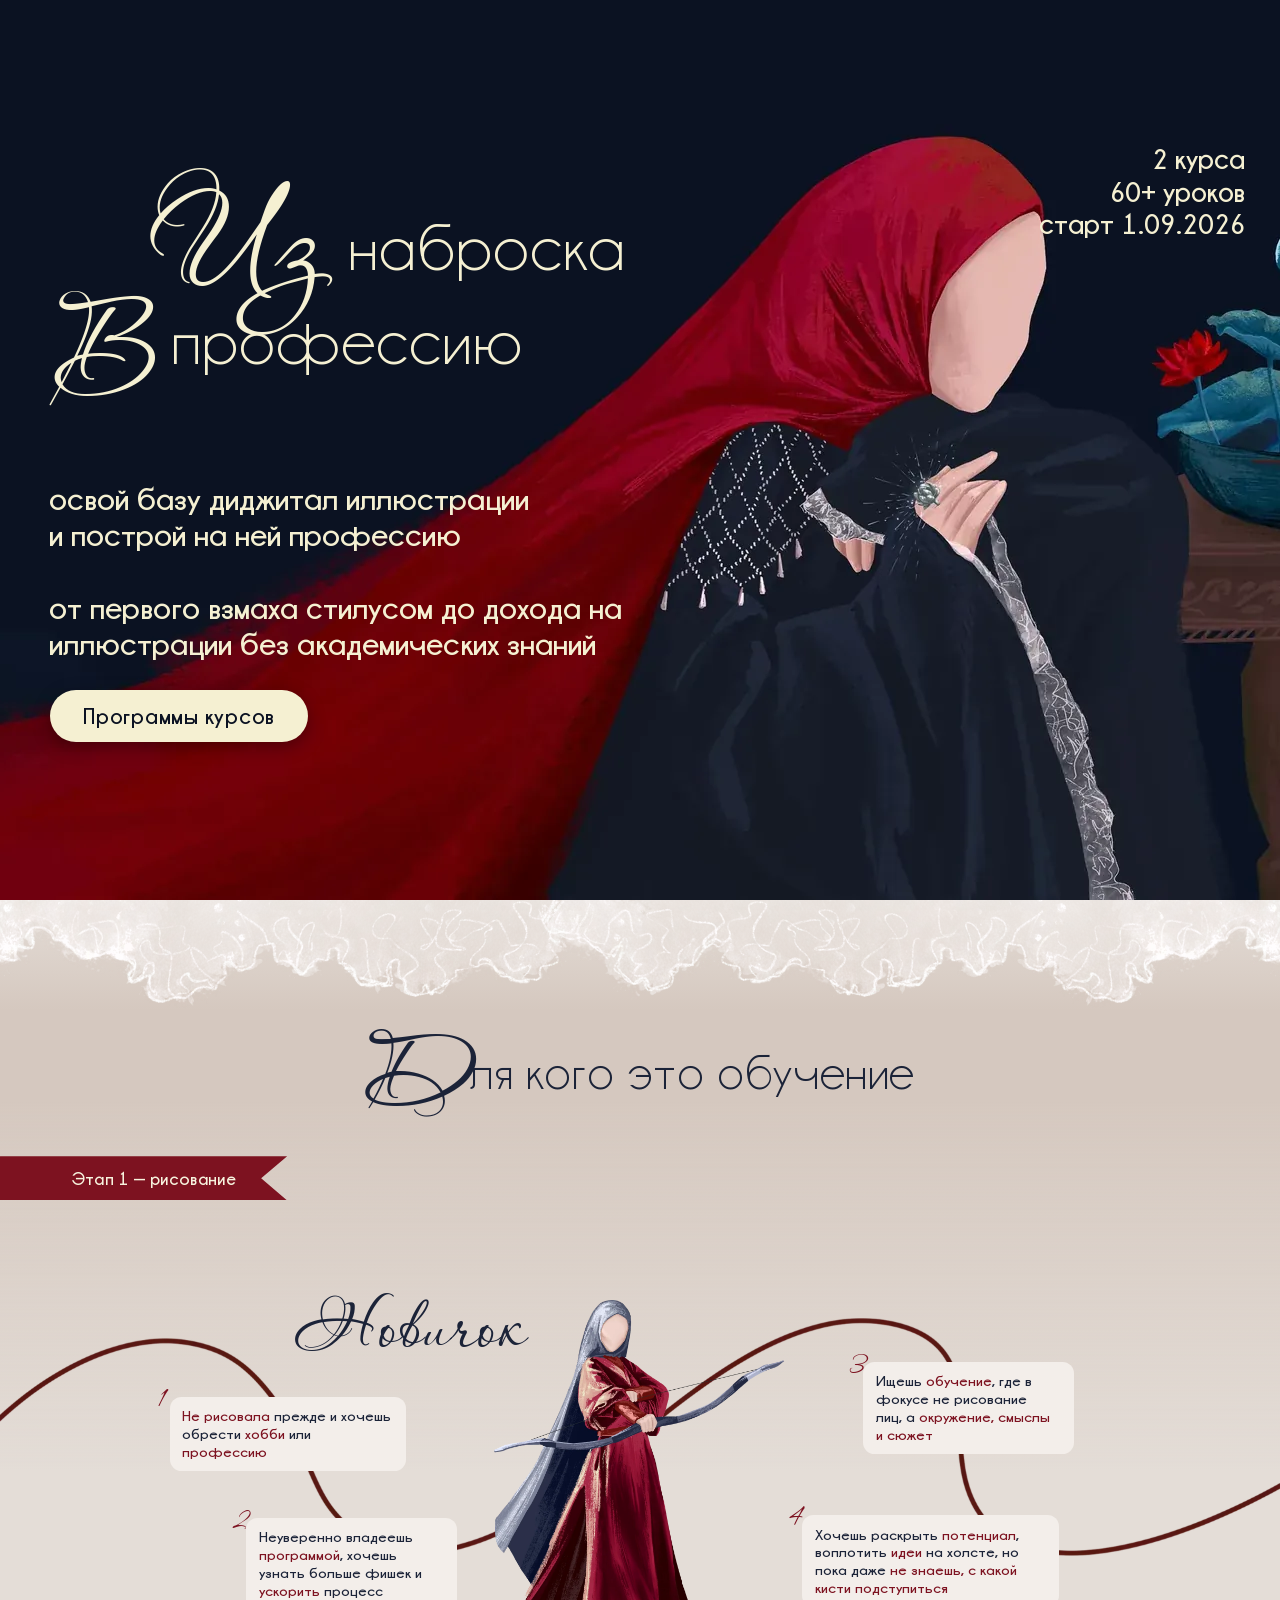
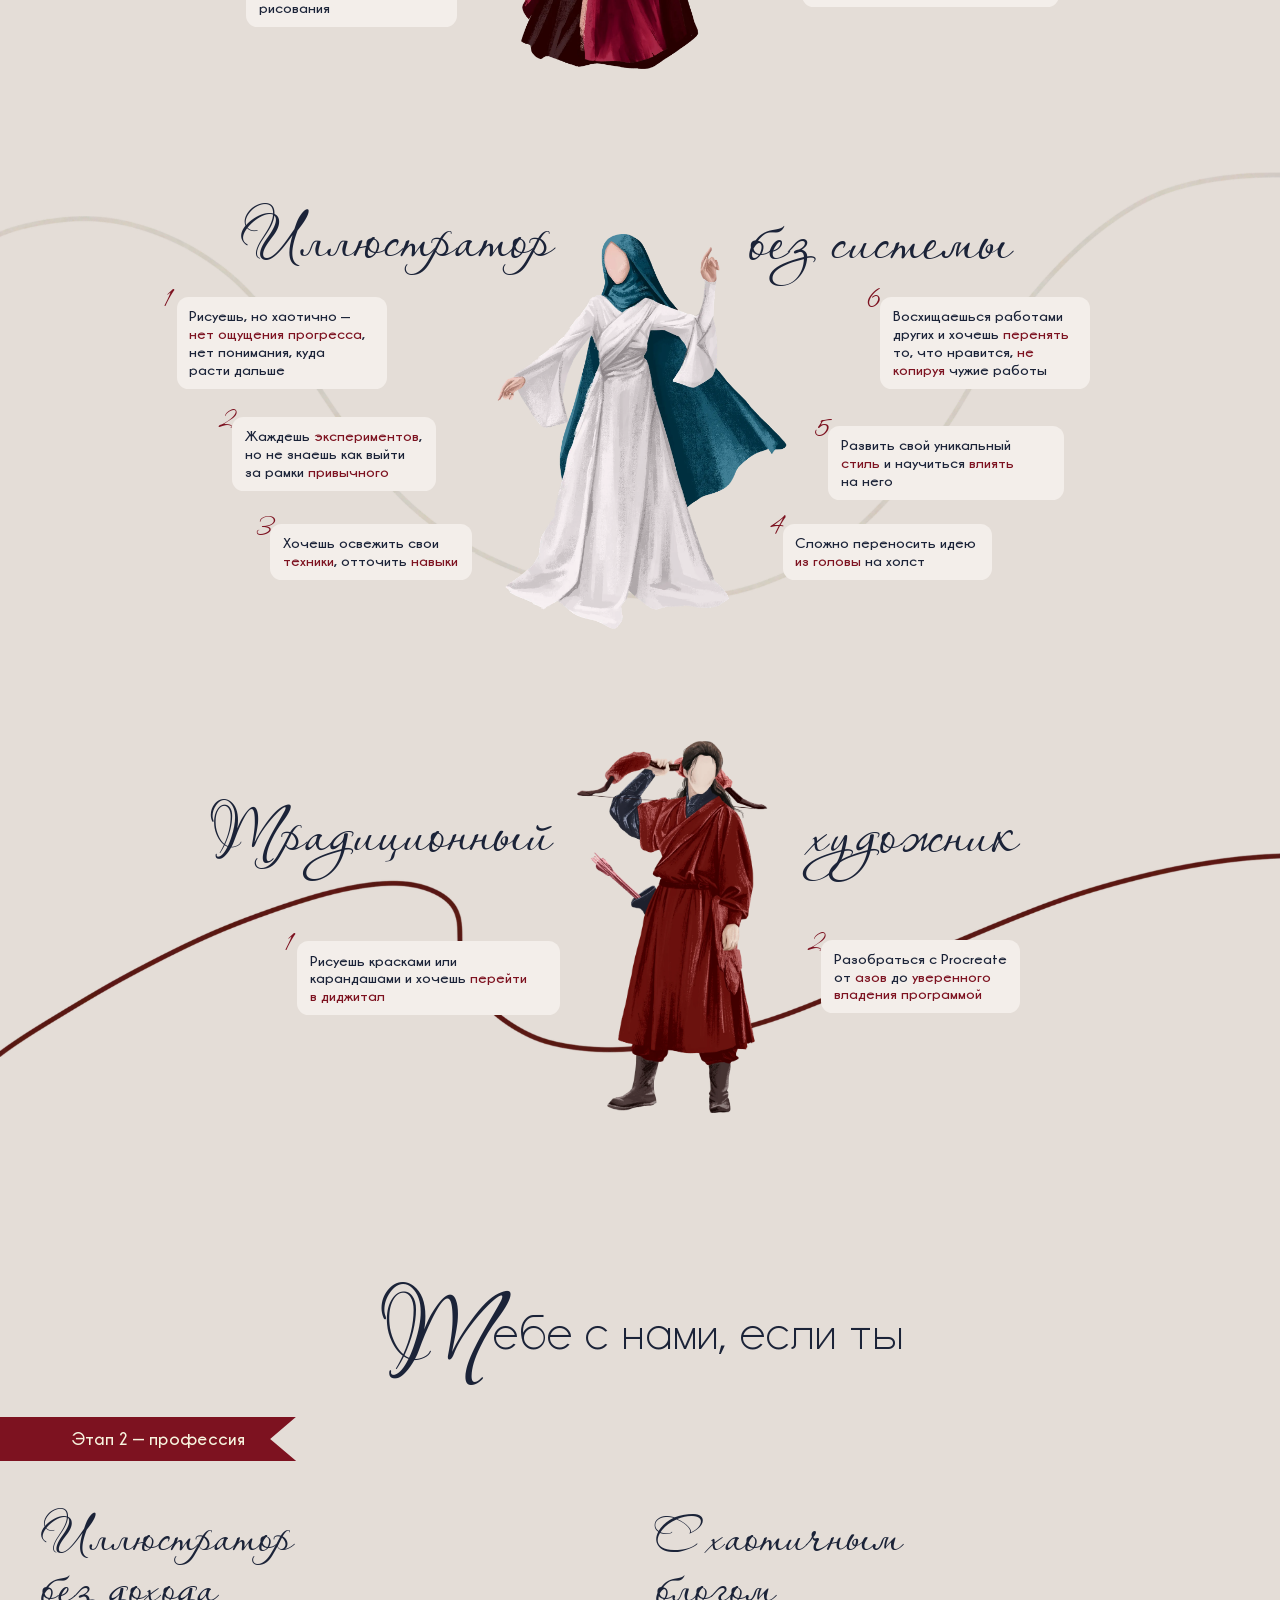
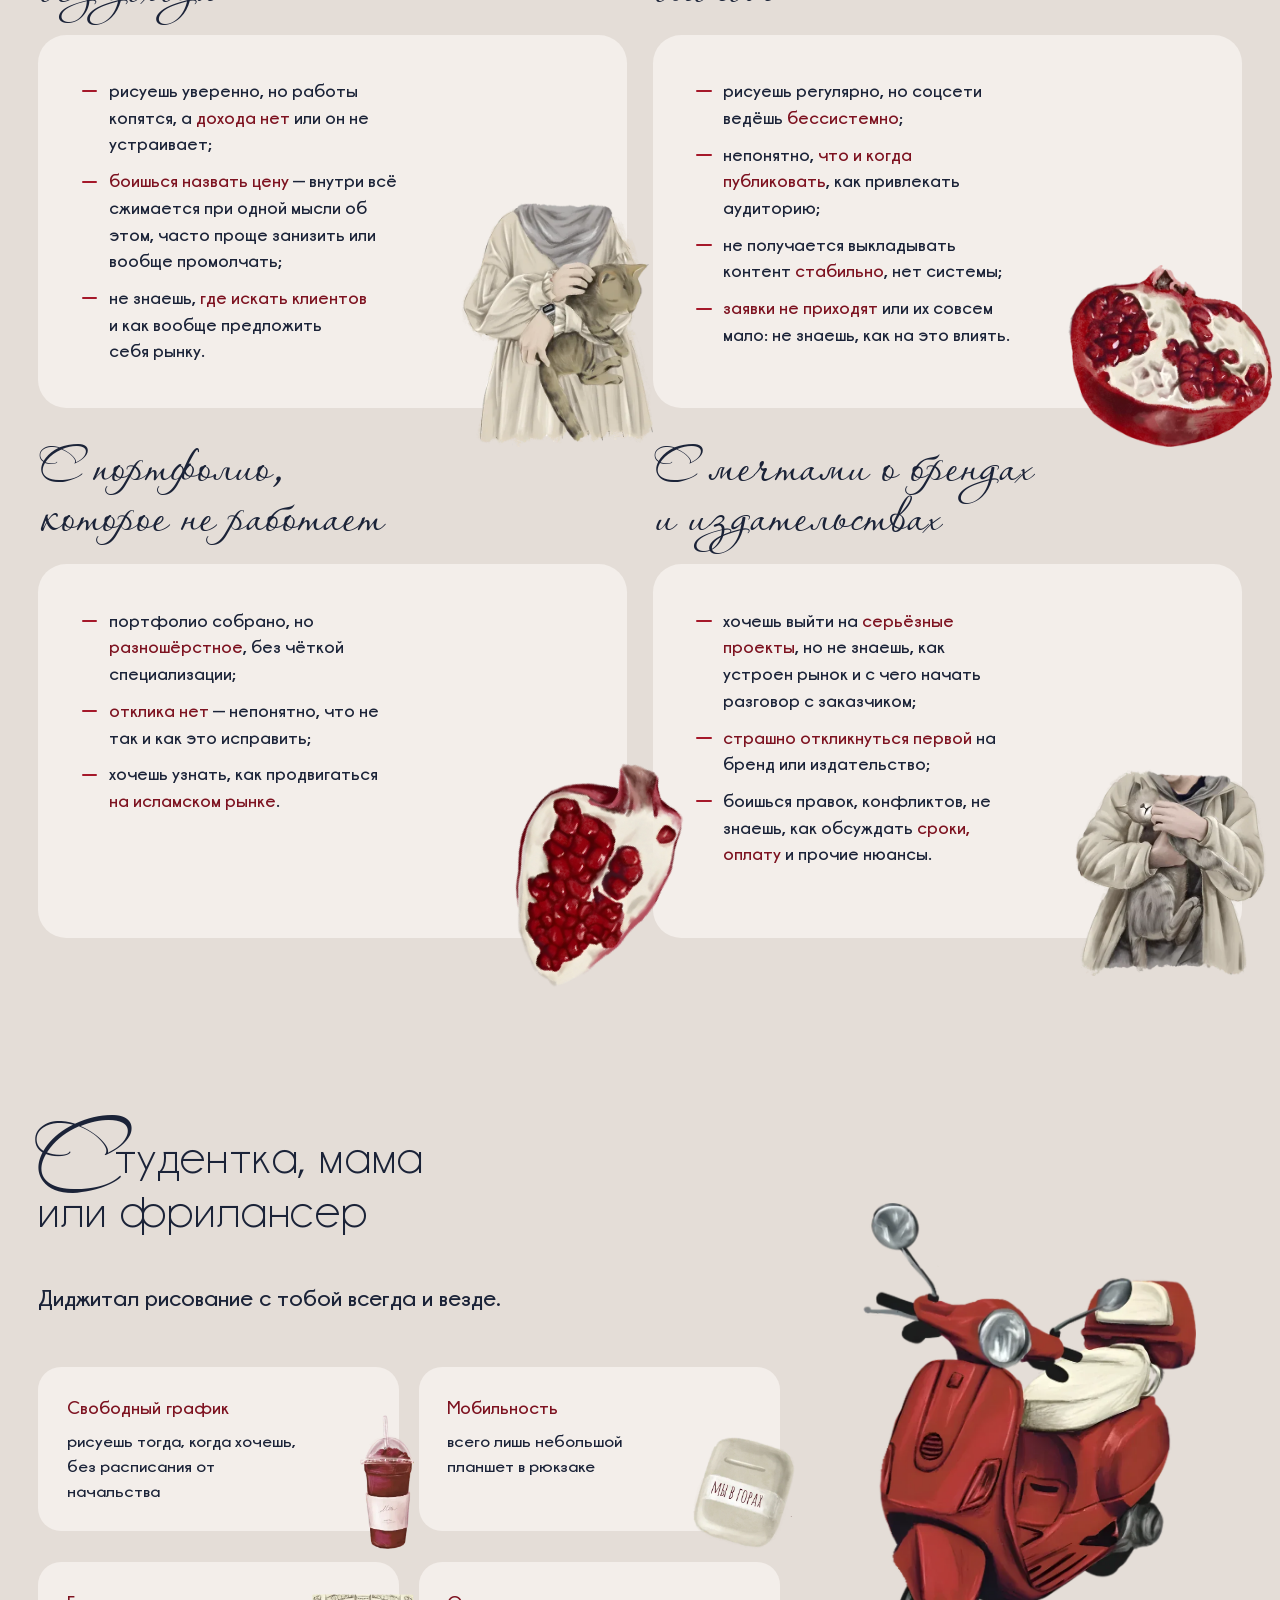
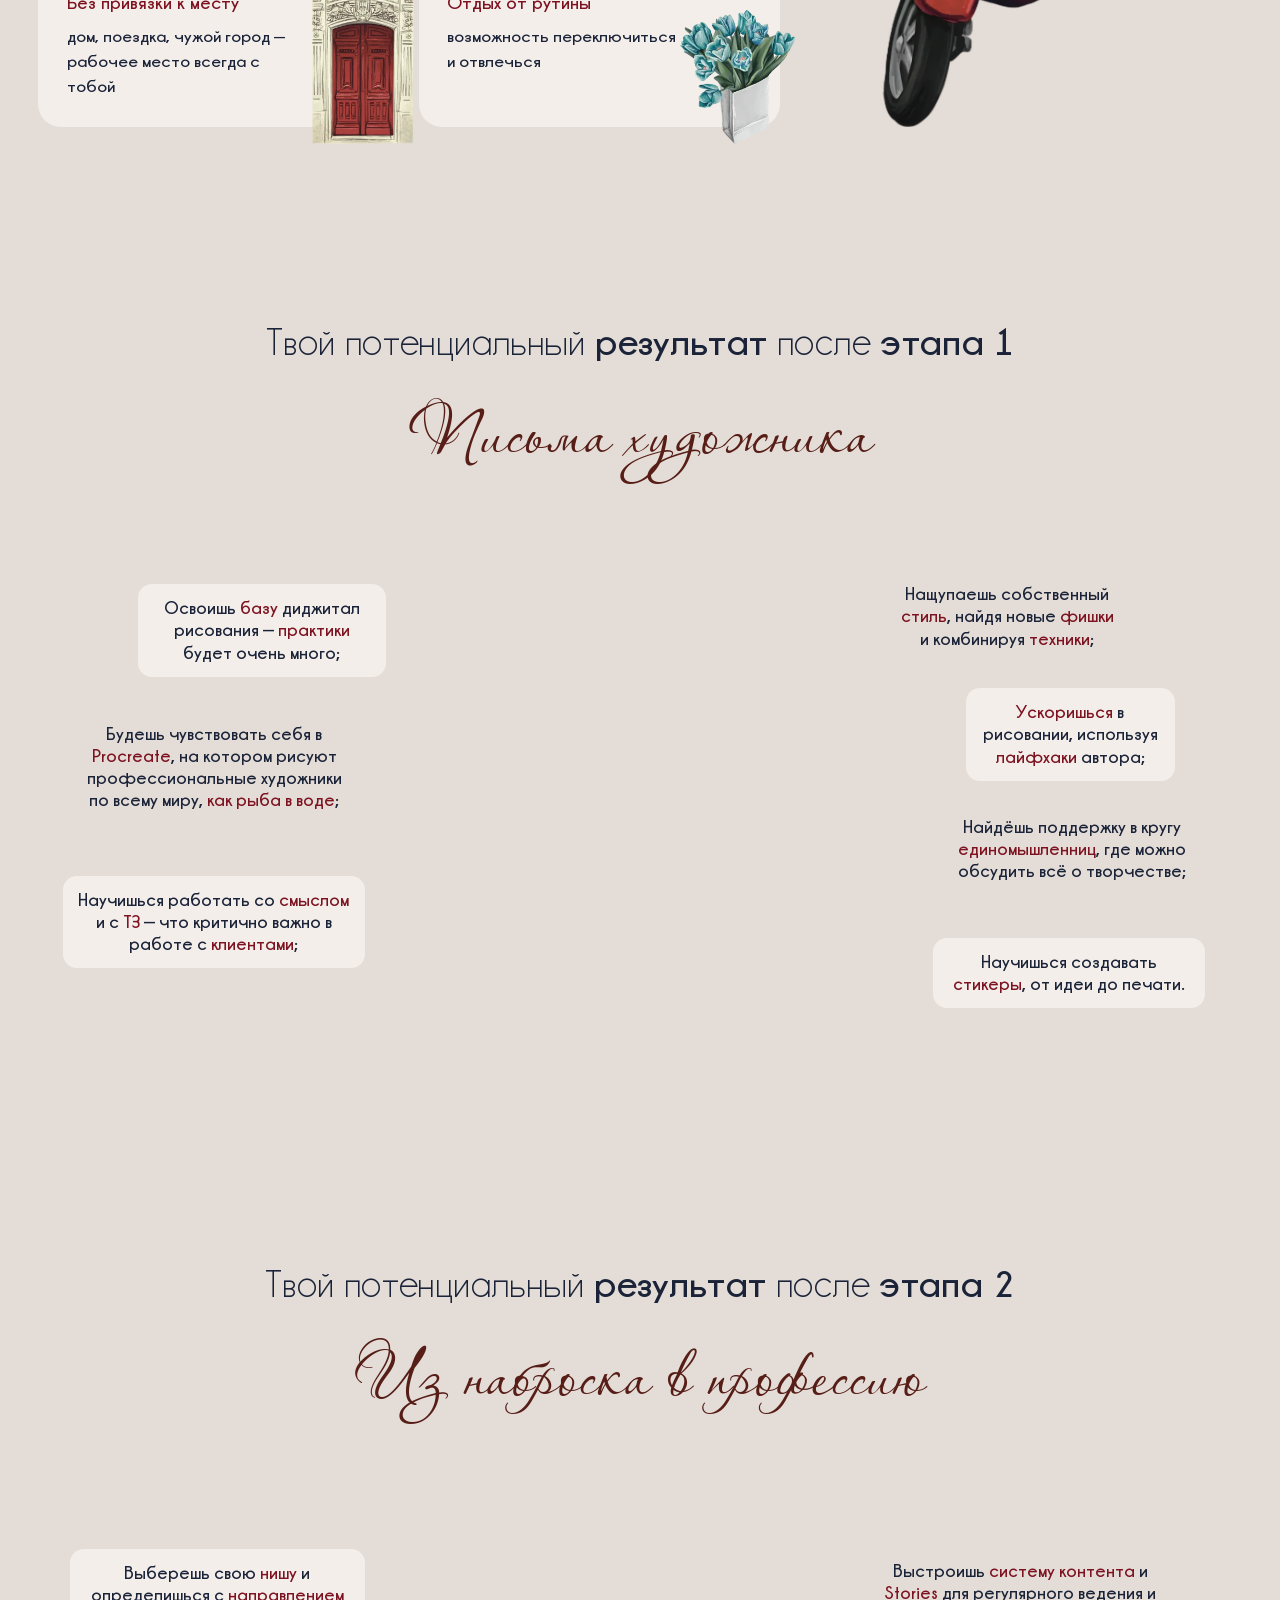
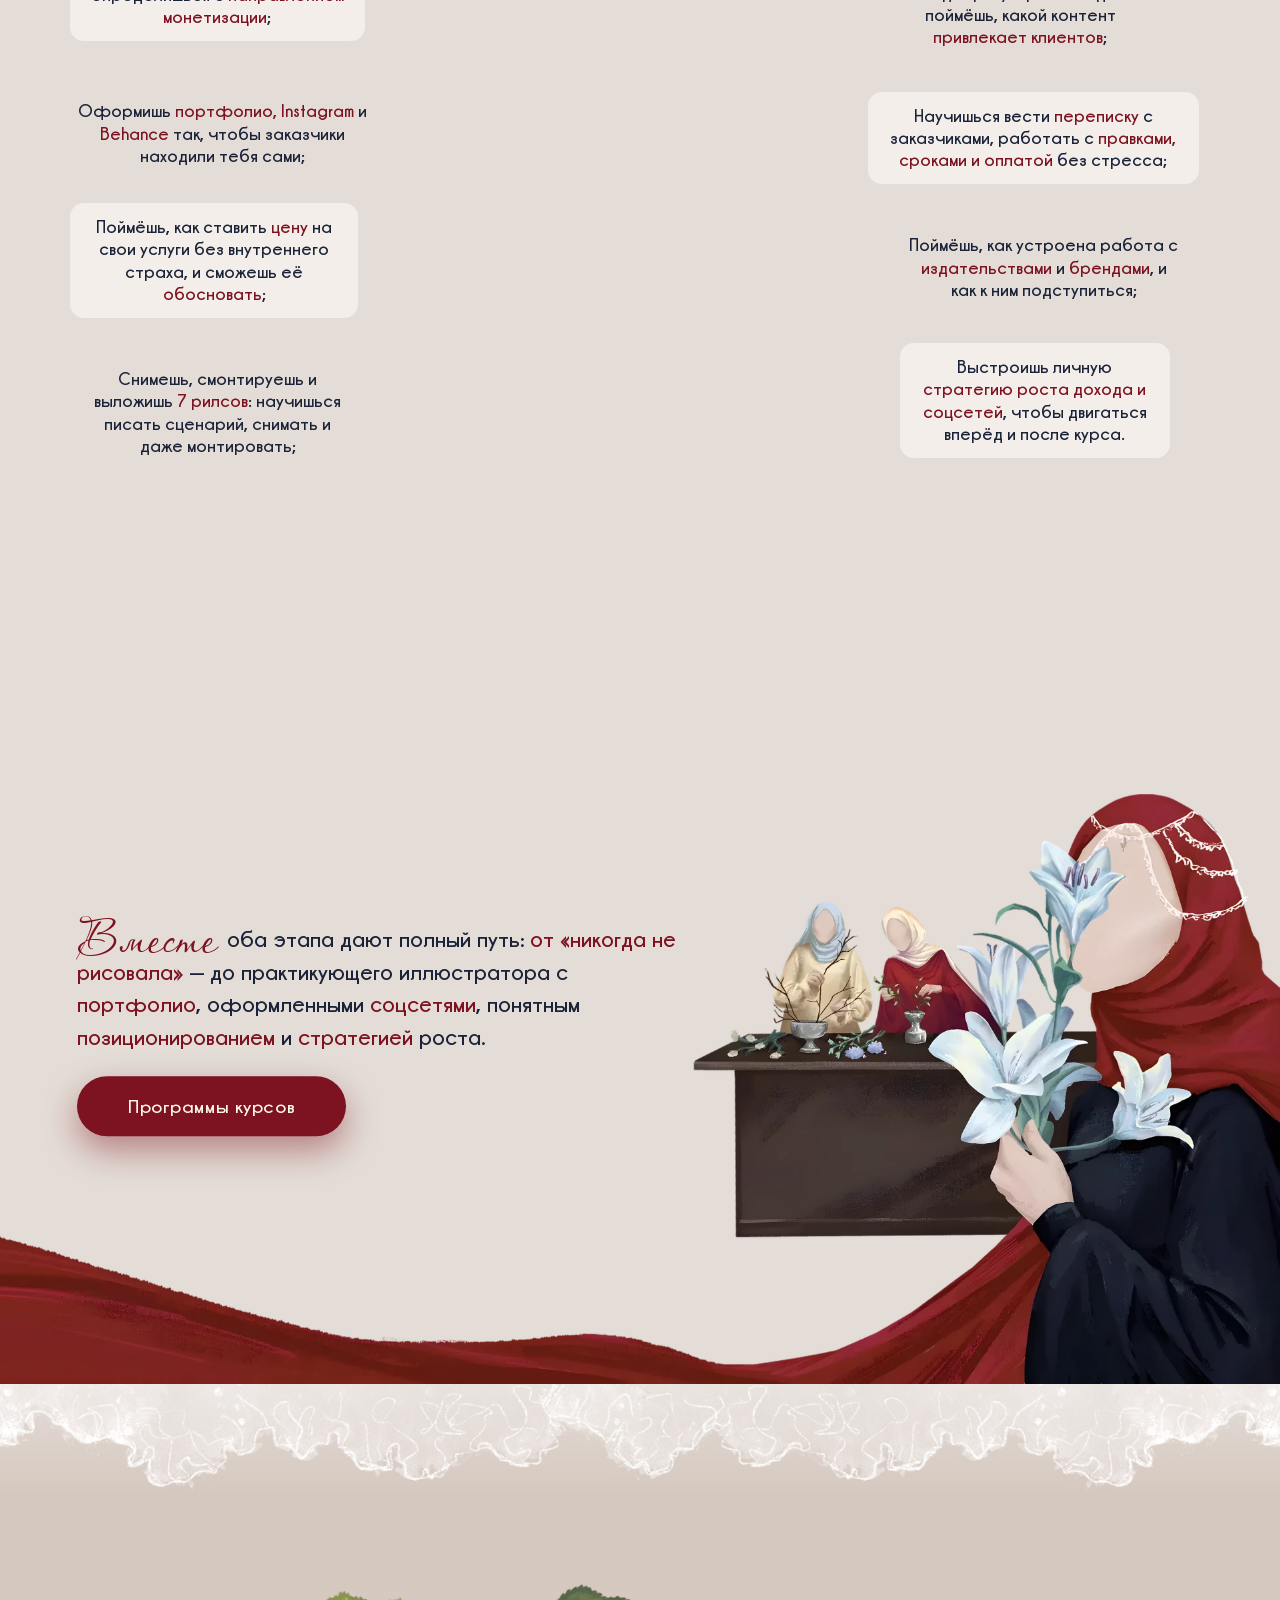
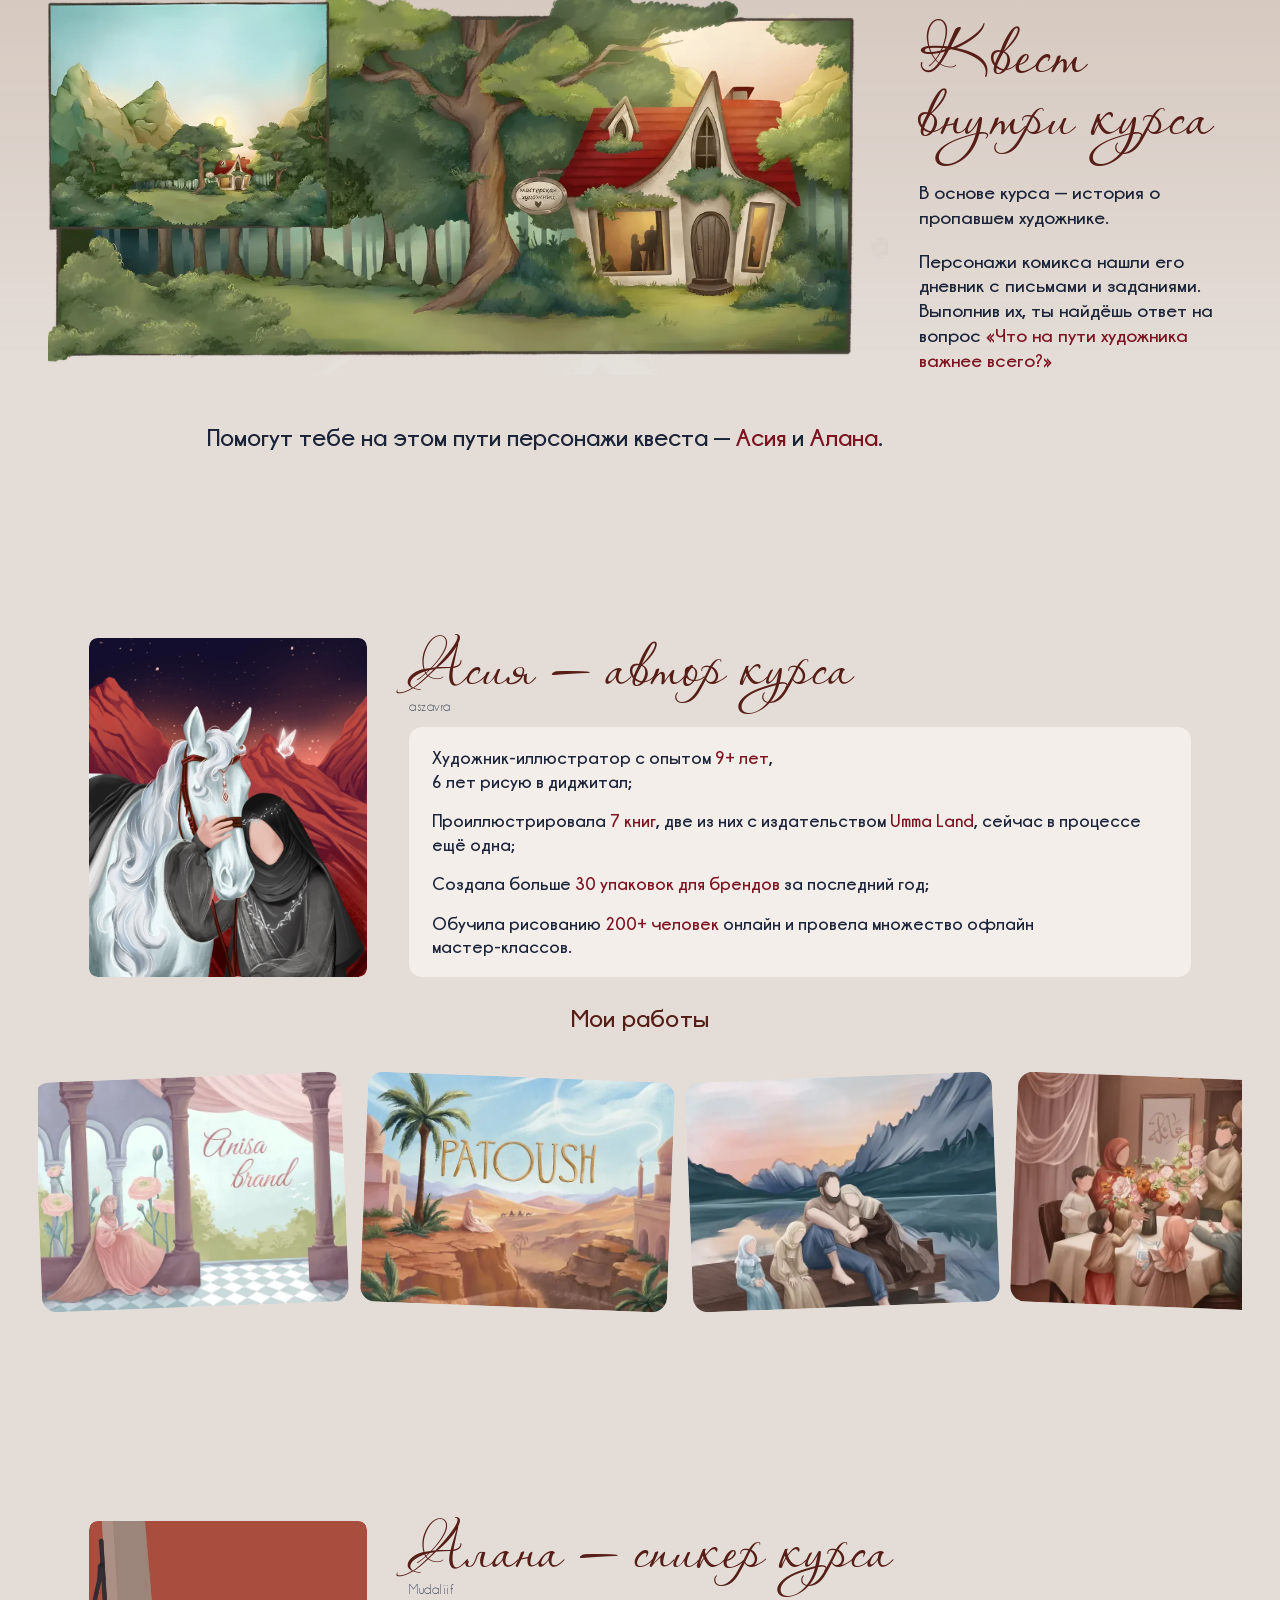
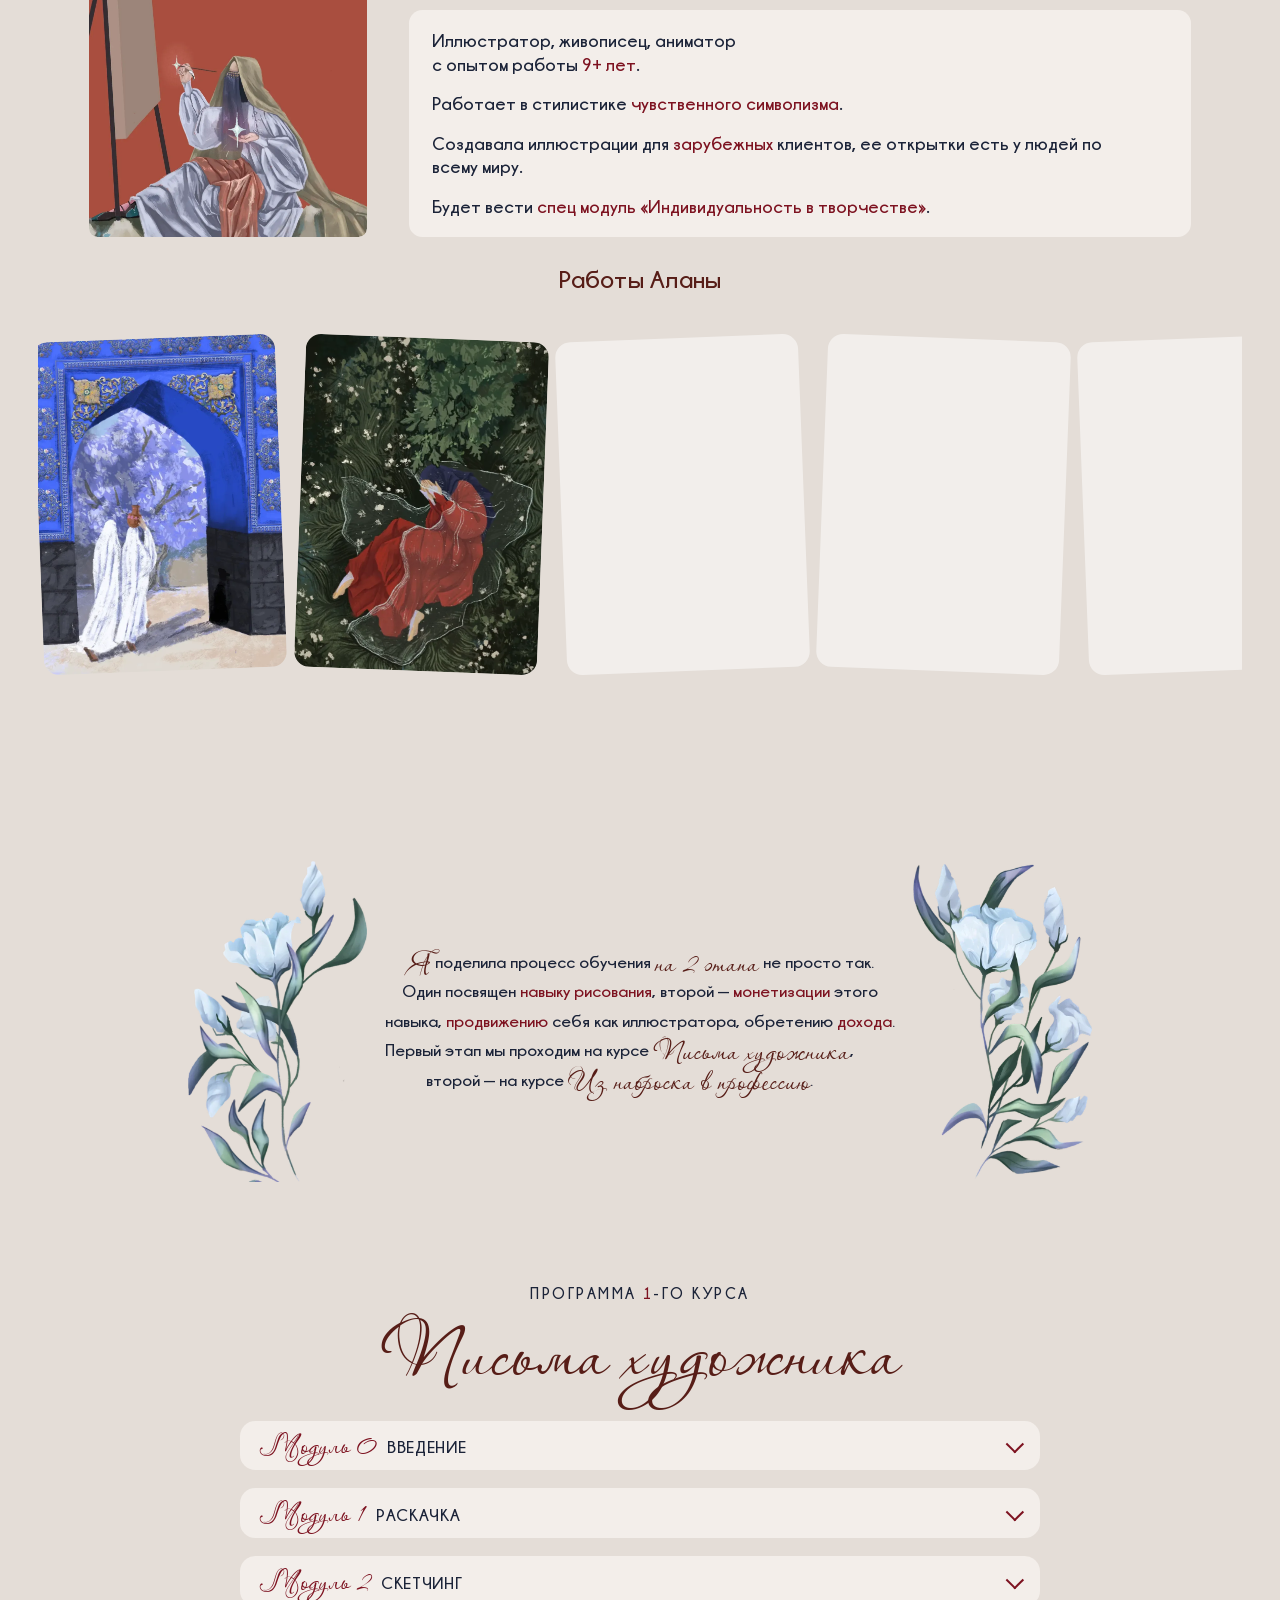
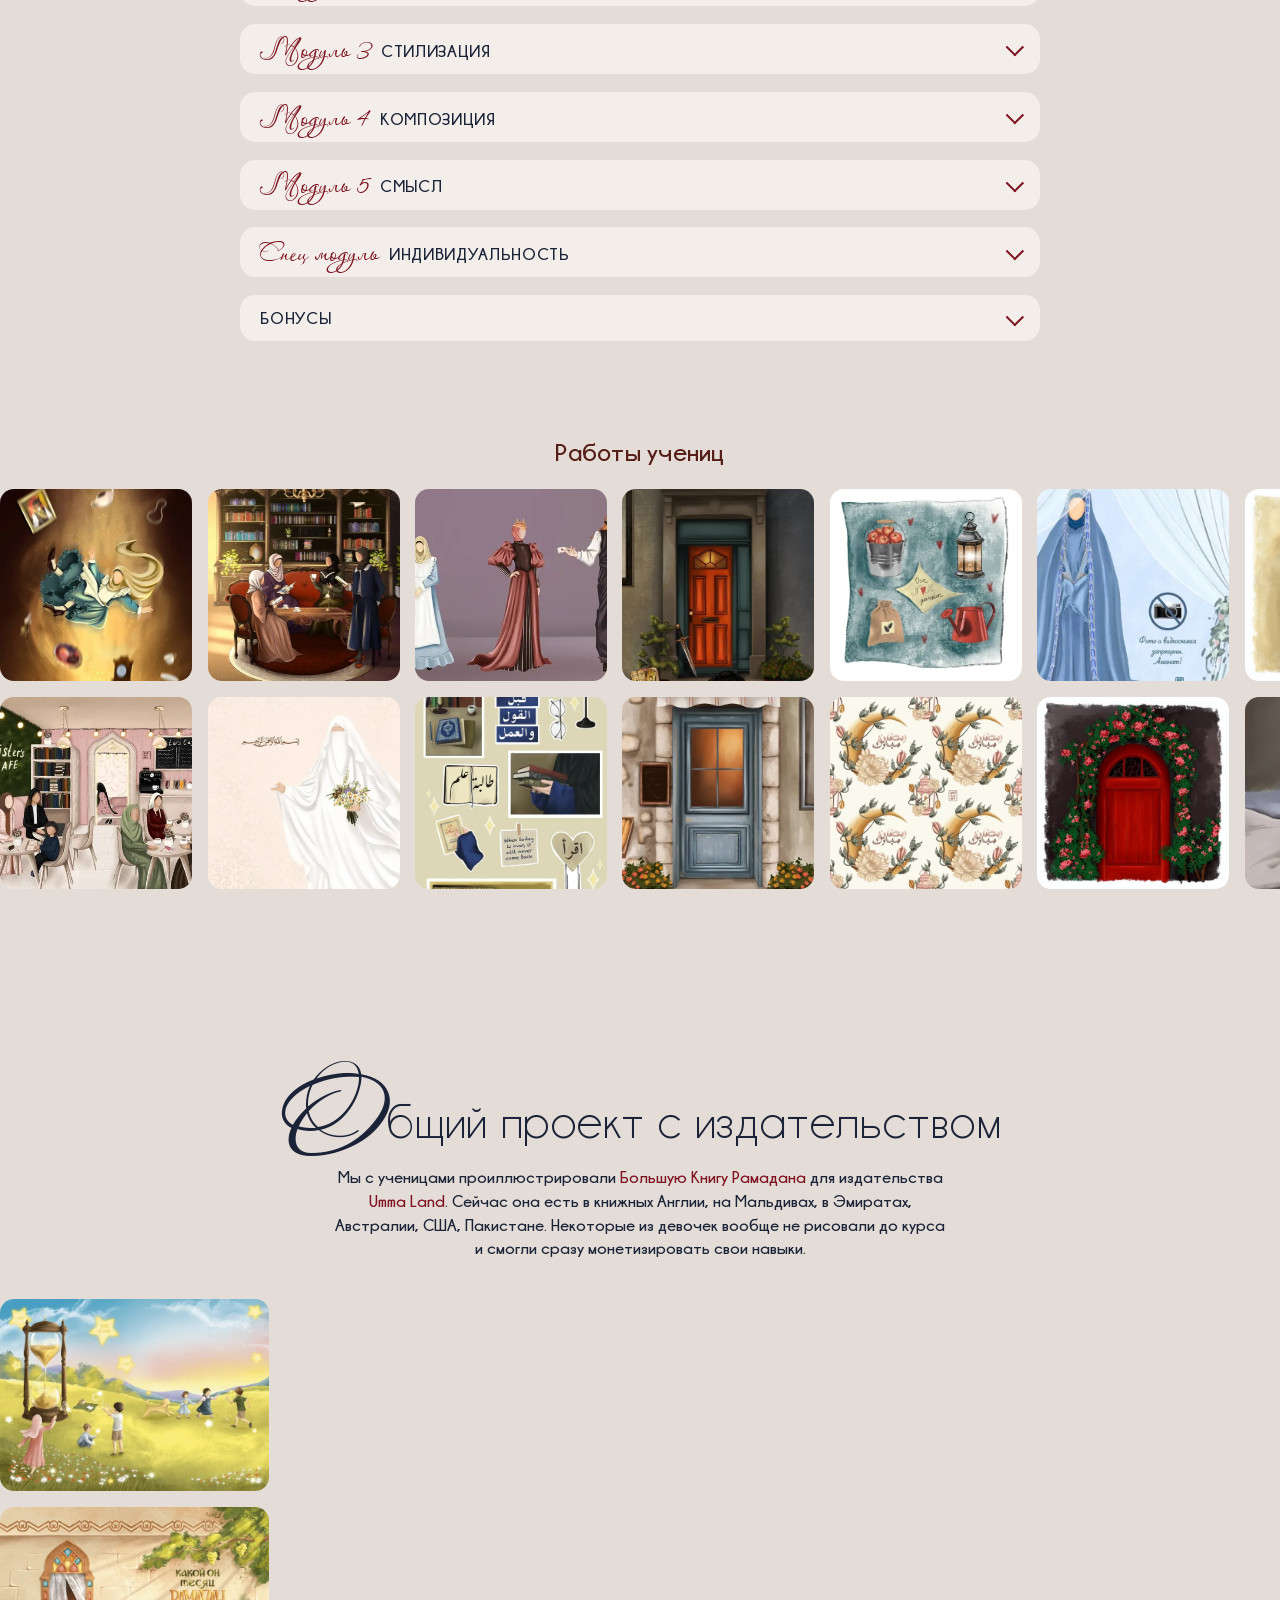
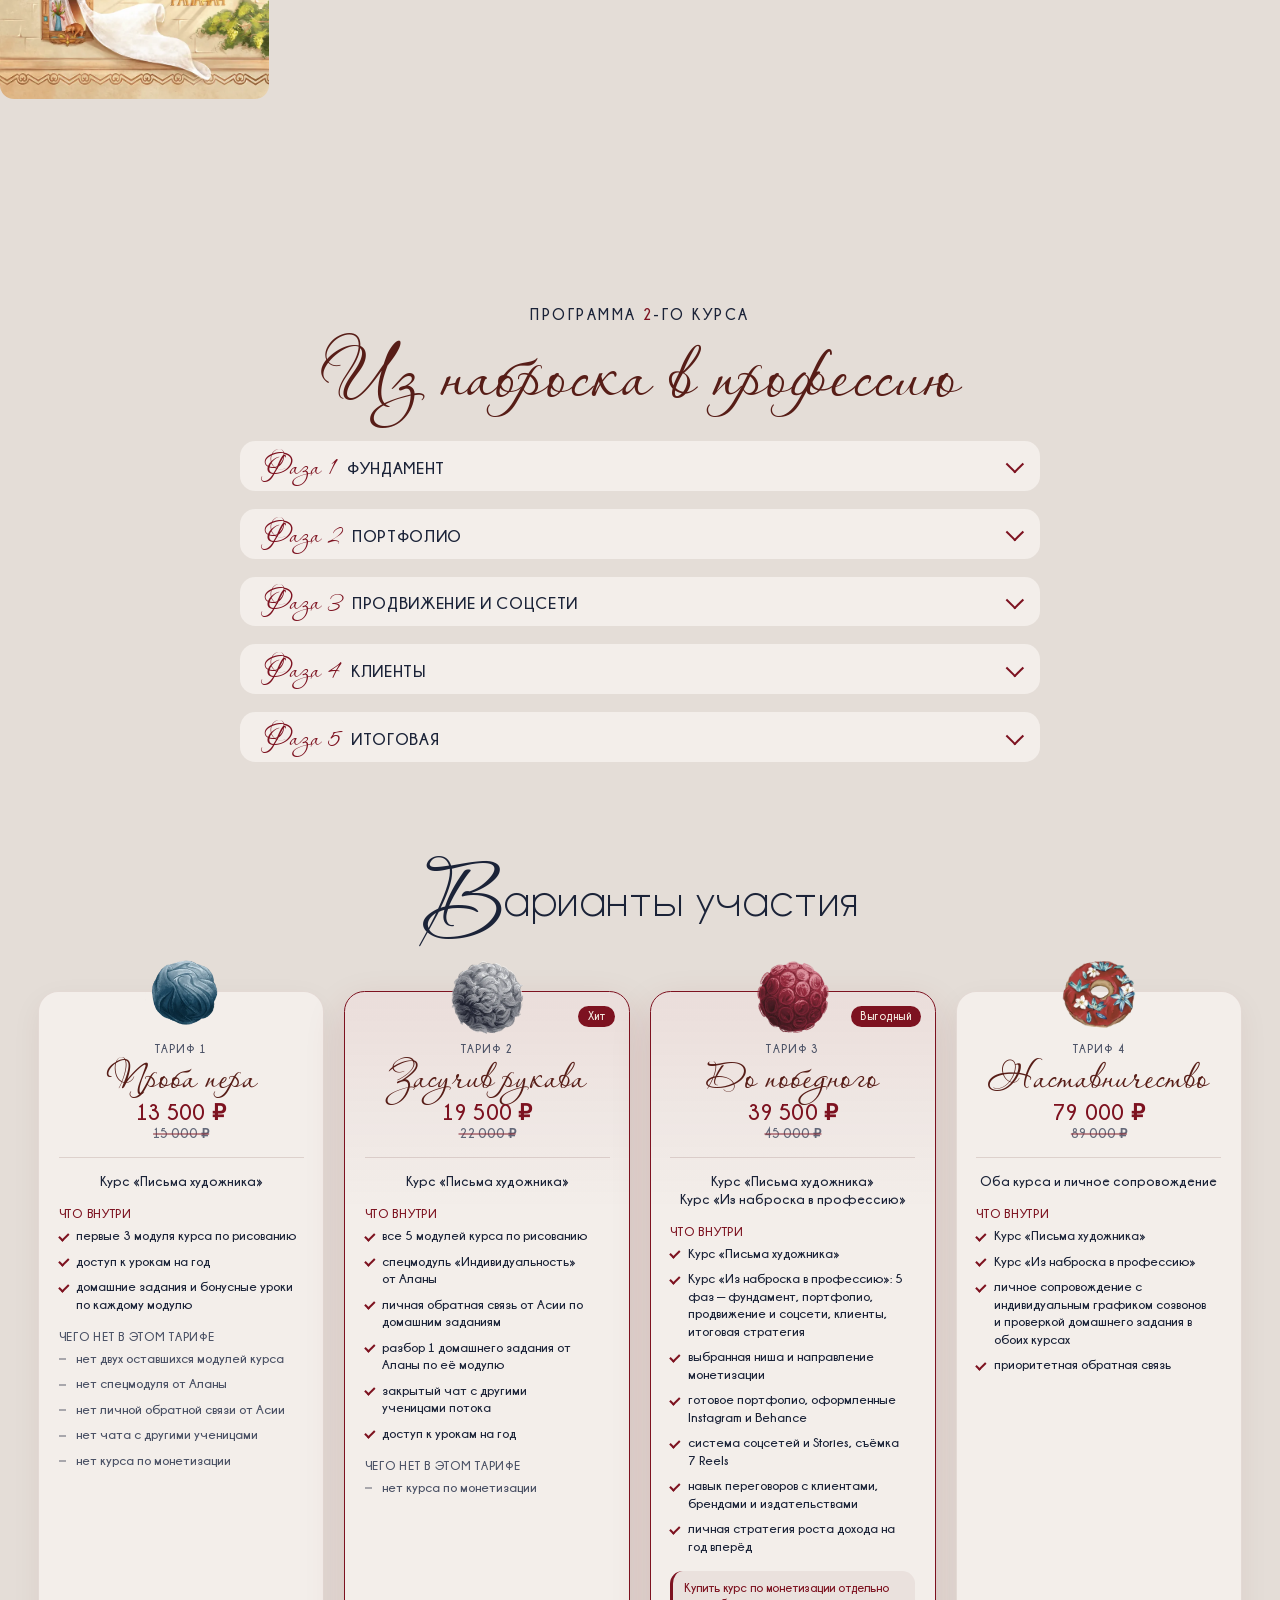
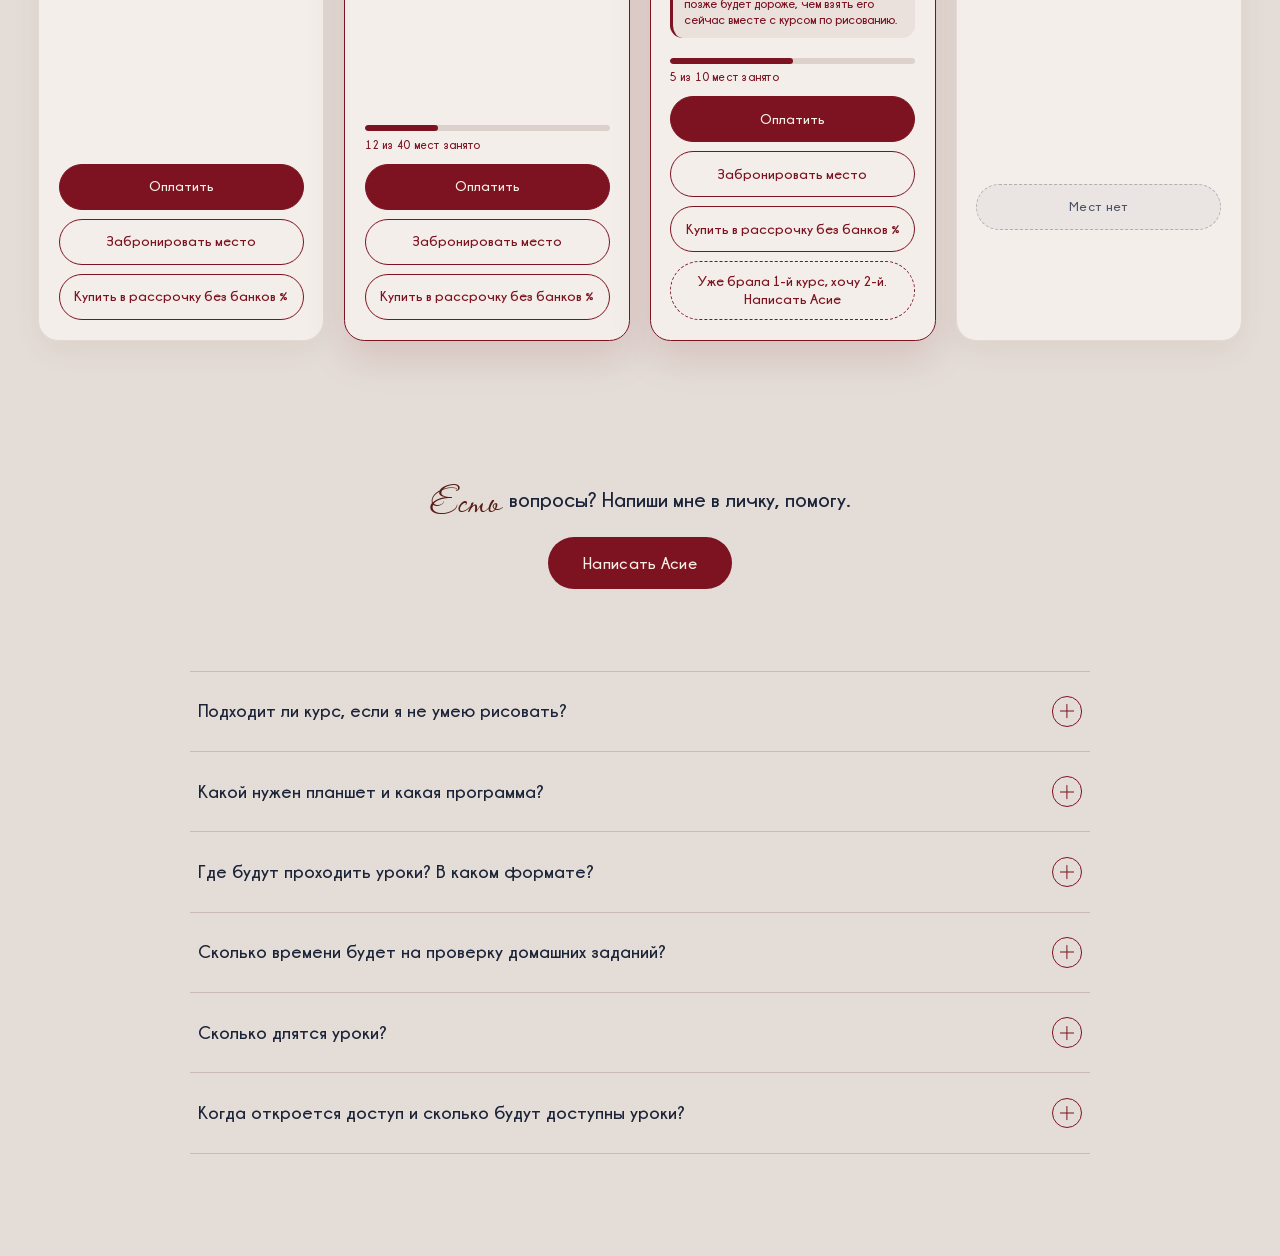
==== predspisok/index.html @ a6914bfe "Две страницы: витрина на домене и полная версия на /predspisok/ - /            — тот же сайт без цен" ====
<!DOCTYPE html>
<html lang="ru">
<head>
<meta charset="utf-8">
<meta name="viewport" content="width=device-width, initial-scale=1">
<title>Из наброска в профессию — курс по диджитал-иллюстрации</title>
<meta name="description" content="Освой базу диджитал-иллюстрации и построй на ней профессию: от первого взмаха стилусом до дохода на иллюстрации без академических знаний.">
<link rel="canonical" href="https://aszavra.art/predspisok/">
<meta name="robots" content="noindex">

<meta property="og:type" content="website">
<meta property="og:title" content="Из наброска в профессию — курс по диджитал-иллюстрации">
<meta property="og:description" content="Освой базу диджитал-иллюстрации и построй на ней профессию: от первого взмаха стилусом до дохода на иллюстрации без академических знаний.">
<meta property="og:image" content="https://aszavra.art/img/hero-1600.jpg">
<meta property="og:url" content="https://aszavra.art/predspisok/">
<meta name="twitter:card" content="summary_large_image">
<link rel="icon" type="image/png" sizes="32x32" href="/favicon-32.png">
<link rel="icon" type="image/png" sizes="16x16" href="/favicon-16.png">

<link rel="icon" href="/favicon.ico" sizes="any">
<link rel="apple-touch-icon" href="/apple-touch-icon.png">
<meta name="theme-color" content="#0b1222">

<link rel="preload" href="/fonts/Aquarelle.ttf" as="font" type="font/ttf" crossorigin>
<link rel="preload" href="/fonts/ChampagneLimousines-Regular.ttf" as="font" type="font/ttf" crossorigin>
<link rel="preload" href="/fonts/ChampagneLimousines-Bold.ttf" as="font" type="font/ttf" crossorigin>
<link rel="stylesheet" href="/css/style.css">
<link rel="stylesheet" href="/css/blocks.css">
<link rel="stylesheet" href="/css/scenes.css">
<link rel="stylesheet" href="/css/result.css">
<link rel="stylesheet" href="/css/quest.css">
<link rel="stylesheet" href="/css/offer.css">
<link rel="stylesheet" href="/css/mobile.css">
</head>
<body class="v4 light-theme">

<!-- переключатель вариантов: только для показа, в сайт не пойдёт -->

<!-- ПЕРВЫЙ ЭКРАН — копия боевого, чтобы видеть блоки в контексте. Не менялся. -->
<section class="hero">
  <picture class="hero__bg">
    <source srcset="/img/hero-1600.webp 1600w, /img/hero.webp 2560w" sizes="100vw" type="image/webp">
    <img src="/img/hero.jpg" srcset="/img/hero-1600.jpg 1600w, /img/hero.jpg 2560w" sizes="100vw" alt="" fetchpriority="high">
  </picture>
  <div class="hero__layer">
    <h1 class="hero__title">
      <span class="t-line"><span class="t-script t-script--iz">Из</span><span class="t-word t-word--nabroska">наброска</span></span><span class="t-line"><span class="t-script t-script--v">В</span><span class="t-word t-word--prof">профессию</span></span>
    </h1>
    <p class="hero__lead">
      <span class="ln">освой базу диджитал иллюстрации</span>
      <span class="ln">и построй на ней профессию</span>
      <span class="ln ln--gap" aria-hidden="true"></span>
      <span class="ln">от первого взмаха стилусом до дохода на</span>
      <span class="ln">иллюстрации без академических знаний</span>
    </p>
    <a class="hero__cta" href="#programs">Программы курсов</a>
    <p class="hero__facts">
      <span class="ln">2 курса</span>
      <span class="ln">60+ уроков</span>
      <span class="ln">старт 1.09.2026</span>
    </p>
  </div>
</section>

<!-- кружевной разделитель -->
<div class="lace" aria-hidden="true"></div>

<!-- ======================= БЛОК 2 ======================= -->
<!-- Одна канва на все три сцены: система координат = система макета
     (x — доля ширины страницы, y — доля высоты канвы). -->
<section class="section s2 light">
  <div class="wrap">
    <h2 class="h2"><span class="script">Д</span>ля кого это обучение</h2>
    <p class="stage stage--edge">Этап 1 — рисование</p>
  </div>

  <div class="scenes">
    <img class="ln ln-1" src="/img/blocks/line-1.webp" alt="" aria-hidden="true">
    <img class="ln ln-2" src="/img/blocks/line-2.webp" alt="" aria-hidden="true">
    <img class="ln ln-3" src="/img/blocks/line-3.webp" alt="" aria-hidden="true">

    <h3 class="tt tt-1">Новичок</h3>
    <span class="tt tt-2a">Иллюстратор</span>
    <span class="tt tt-2b">без системы</span>
    <span class="tt tt-3a">Традиционный</span>
    <span class="tt tt-3b">художник</span>

    <img class="fg fg-1" src="/img/blocks/tradition.webp" alt="Новичок" loading="lazy">
    <img class="fg fg-2" src="/img/blocks/illustrator.webp" alt="Иллюстратор без системы" loading="lazy">
    <img class="fg fg-3" src="/img/blocks/novichok.webp" alt="Традиционный художник" loading="lazy">

      <!-- текст и красные выделения — ровно как в макете -->
      <div class="nt nt-1a">
        <span class="nm">1</span>
        <p><b class="key">Не рисовала</b> прежде и хочешь обрести <b class="key">хобби</b> или <b class="key">профессию</b></p>
      </div>
      <div class="nt nt-1b">
        <span class="nm">2</span>
        <p>Неуверенно владеешь <b class="key">программой</b>, хочешь узнать больше фишек и <b class="key">ускорить</b> процесс рисования</p>
      </div>
      <div class="nt nt-1c">
        <span class="nm">3</span>
        <p>Ищешь <b class="key">обучение</b>, где в фокусе не рисование лиц, а <b class="key">окружение, смыслы и сюжет</b></p>
      </div>
      <div class="nt nt-1d">
        <span class="nm">4</span>
        <p>Хочешь раскрыть <b class="key">потенциал</b>, воплотить <b class="key">идеи</b> на холсте, но пока даже <b class="key">не знаешь, с какой кисти подступиться</b></p>
      </div>
      <div class="nt nt-2a">
        <span class="nm">1</span>
        <p>Рисуешь, но хаотично — <b class="key">нет ощущения прогресса</b>, нет понимания, куда расти дальше</p>
      </div>
      <div class="nt nt-2b">
        <span class="nm">2</span>
        <p>Жаждешь <b class="key">экспериментов</b>, но не знаешь как выйти за рамки <b class="key">привычного</b></p>
      </div>
      <div class="nt nt-2c">
        <span class="nm">3</span>
        <p>Хочешь освежить свои <b class="key">техники</b>, отточить <b class="key">навыки</b></p>
      </div>
      <div class="nt nt-2d">
        <span class="nm">4</span>
        <p>Сложно переносить идею <b class="key">из головы</b> на холст</p>
      </div>
      <div class="nt nt-2e">
        <span class="nm">5</span>
        <p>Развить свой уникальный <b class="key">стиль</b> и научиться <b class="key">влиять</b> на него</p>
      </div>
      <div class="nt nt-2f">
        <span class="nm">6</span>
        <p>Восхищаешься работами других и хочешь <b class="key">перенять</b> то, что нравится, <b class="key">не копируя</b> чужие работы</p>
      </div>
      <div class="nt nt-3a">
        <span class="nm">1</span>
        <p>Рисуешь красками или карандашами и хочешь <b class="key">перейти в диджитал</b></p>
      </div>
      <div class="nt nt-3b">
        <span class="nm">2</span>
        <p>Разобраться с Procreate от <b class="key">азов</b> до <b class="key">уверенного владения программой</b></p>
      </div>
  </div>
</section>

<!-- ======================= ЭТАП 2: КОМУ ПОДХОДИТ ======================= -->
<!-- порядок как в первом блоке: заголовок, потом красный флажок этапа -->
<section class="section s5 light">
  <div class="wrap">
    <h2 class="h2"><span class="script">Т</span>ебе с нами, если ты</h2>
    <p class="stage stage--edge">Этап 2 — профессия</p>

    <div class="grid-2">
      <article class="card">
        <h3 class="card__title">Иллюстратор<br>без дохода</h3>
        <div class="panel">
          <ul class="list">
            <li>рисуешь уверенно, но работы копятся, а <b class="key">дохода нет</b> или он не устраивает;</li>
            <li><b class="key">боишься назвать цену</b> — внутри всё сжимается при одной мысли об этом, часто проще занизить или вообще промолчать;</li>
            <li>не знаешь, <b class="key">где искать клиентов</b> и как вообще предложить себя рынку.</li>
          </ul>
        </div>
        <img class="card__art card__art--girl" src="/img/blocks/cat-2.webp" alt="" loading="lazy" decoding="async">
      </article>

      <article class="card">
        <h3 class="card__title">С хаотичным<br>блогом</h3>
        <div class="panel">
          <ul class="list">
            <li>рисуешь регулярно, но соцсети ведёшь <b class="key">бессистемно</b>;</li>
            <li>непонятно, <b class="key">что и когда публиковать</b>, как привлекать аудиторию;</li>
            <li>не получается выкладывать контент <b class="key">стабильно</b>, нет системы;</li>
            <li><b class="key">заявки не приходят</b> или их совсем мало: не знаешь, как на это влиять.</li>
          </ul>
        </div>
        <img class="card__art card__art--pom" src="/img/blocks/pomegranate.webp" alt="" loading="lazy" decoding="async">
      </article>

      <article class="card">
        <h3 class="card__title">С портфолио,<br>которое не работает</h3>
        <div class="panel">
          <ul class="list">
            <li>портфолио собрано, но <b class="key">разношёрстное</b>, без чёткой специализации;</li>
            <li><b class="key">отклика нет</b> — непонятно, что не так и как это исправить;</li>
            <li>хочешь узнать, как продвигаться <b class="key">на исламском рынке</b>.</li>
          </ul>
        </div>
        <img class="card__art card__art--quarter" src="/img/blocks/pomegranate-half.webp" alt="" loading="lazy" decoding="async">
      </article>

      <article class="card">
        <h3 class="card__title">С мечтами о брендах<br>и издательствах</h3>
        <div class="panel">
          <ul class="list">
            <li>хочешь выйти на <b class="key">серьёзные проекты</b>, но не знаешь, как устроен рынок и с чего начать разговор с заказчиком;</li>
            <li><b class="key">страшно откликнуться первой</b> на бренд или издательство;</li>
            <li>боишься правок, конфликтов, не знаешь, как обсуждать <b class="key">сроки, оплату</b> и прочие нюансы.</li>
          </ul>
        </div>
        <img class="card__art card__art--boy" src="/img/blocks/cat-1.webp" alt="" loading="lazy" decoding="async">
      </article>
    </div>
  </div>
</section>

<!-- ======================= СВОБОДА ======================= -->
<section class="section s6 light">
  <div class="wrap with-art">
    <div>
      <h2 class="h2" style="text-align:left"><span class="script">С</span>тудентка, мама<br>или фрилансер</h2>
      <p class="lead-line" style="text-align:left;margin-left:0">Диджитал рисование с тобой всегда и везде.</p>
      <div class="tiles">
        <div class="tile"><img class="tile__ico" src="/img/blocks/drink.webp" alt="" loading="lazy"><b>Свободный график</b>рисуешь тогда, когда хочешь, без расписания от начальства</div>
        <div class="tile"><img class="tile__ico" src="/img/blocks/airpods-case.webp" alt="" loading="lazy"><b>Мобильность</b>всего лишь небольшой планшет в рюкзаке</div>
        <div class="tile"><img class="tile__ico" src="/img/blocks/door.webp" alt="" loading="lazy"><b>Без привязки к месту</b>дом, поездка, чужой город — рабочее место всегда с тобой</div>
        <div class="tile"><img class="tile__ico" src="/img/blocks/tulips.webp" alt="" loading="lazy"><b>Отдых от рутины</b>возможность переключиться и отвлечься</div>
      </div>
    </div>
    <div class="with-art__art">
      <img src="/img/blocks/scooter.webp" alt="" loading="lazy" decoding="async">
    </div>
  </div>
</section>

<!-- ======================= РЕЗУЛЬТАТ ======================= -->
<section class="section s7 light">
  <!-- Раздел собран по референсу IMG_4289: заголовок, название курса,
       затем канва с иллюстрацией (в ней же стрелки) и текстовыми блоками.
       Часть блоков на плашке, часть — прямо на фоне, как в макете. -->
  <div class="wrap">
    <p class="res-h">Твой потенциальный <b>результат</b> после <b>этапа 1</b></p>
    <p class="res-name">Письма художника</p>
  </div>

  <div class="res res--1">
    <picture class="res__pic"><source media="(max-width: 699px)" srcset="/img/blocks/result-1-mob.webp"><img class="res__art" src="/img/blocks/result-1.webp" alt="" loading="lazy" decoding="async"></picture>

    <div class="rt rt-1a rt--card"><p>Освоишь <b class="key">базу</b> диджитал рисования — <b class="key">практики</b> будет очень много;</p></div>
    <div class="rt rt-1b"><p>Будешь чувствовать себя в <b class="key">Procreate</b>, на котором рисуют профессиональные художники по всему миру, <b class="key">как рыба в воде</b>;</p></div>
    <div class="rt rt-1c rt--card"><p>Научишься работать со <b class="key">смыслом</b> и с <b class="key">ТЗ</b> — что критично важно в работе с <b class="key">клиентами</b>;</p></div>

    <div class="rt rt-1d"><p>Нащупаешь собственный <b class="key">стиль</b>, найдя новые <b class="key">фишки</b> и комбинируя <b class="key">техники</b>;</p></div>
    <div class="rt rt-1e rt--card"><p><b class="key">Ускоришься</b> в рисовании, используя <b class="key">лайфхаки</b> автора;</p></div>
    <div class="rt rt-1f"><p>Найдёшь поддержку в кругу <b class="key">единомышленниц</b>, где можно обсудить всё о творчестве;</p></div>
    <div class="rt rt-1g rt--card"><p>Научишься создавать <b class="key">стикеры</b>, от идеи до печати.</p></div>
  </div>

  <div class="wrap">
    <p class="res-h">Твой потенциальный <b>результат</b> после <b>этапа 2</b></p>
    <p class="res-name">Из наброска в профессию</p>
  </div>

  <div class="res res--2">
    <picture class="res__pic"><source media="(max-width: 699px)" srcset="/img/blocks/result-2-mob.webp"><img class="res__art" src="/img/blocks/result-2.webp" alt="" loading="lazy" decoding="async"></picture>

    <div class="rt rt-2a rt--card"><p>Выберешь свою <b class="key">нишу</b> и определишься с <b class="key">направлением монетизации</b>;</p></div>
    <div class="rt rt-2b"><p>Оформишь <b class="key">портфолио, Instagram</b> и <b class="key">Behance</b> так, чтобы заказчики находили тебя сами;</p></div>
    <div class="rt rt-2c rt--card"><p>Поймёшь, как ставить <b class="key">цену</b> на свои услуги без внутреннего страха, и сможешь её <b class="key">обосновать</b>;</p></div>
    <div class="rt rt-2d"><p>Снимешь, смонтируешь и выложишь <b class="key">7 рилсов</b>: научишься писать сценарий, снимать и даже монтировать;</p></div>

    <div class="rt rt-2e"><p>Выстроишь <b class="key">систему контента</b> и <b class="key">Stories</b> для регулярного ведения и поймёшь, какой контент <b class="key">привлекает клиентов</b>;</p></div>
    <div class="rt rt-2f rt--card"><p>Научишься вести <b class="key">переписку</b> с заказчиками, работать с <b class="key">правками, сроками и оплатой</b> без стресса;</p></div>
    <div class="rt rt-2g"><p>Поймёшь, как устроена работа с <b class="key">издательствами</b> и <b class="key">брендами</b>, и как к ним подступиться;</p></div>
    <div class="rt rt-2h rt--card"><p>Выстроишь личную <b class="key">стратегию роста дохода и соцсетей</b>, чтобы двигаться вперёд и после курса.</p></div>
  </div>
</section>

<!-- ======================= ВМЕСТЕ ОБА ЭТАПА ======================= -->
<section class="finale light">
  <img class="finale__bg" src="/img/blocks/scene-flowers.webp" alt="" loading="lazy" decoding="async">
  <div class="finale__text">
    <p><span class="finale__script">Вместе</span> оба этапа дают полный путь: <b class="key">от «никогда не рисовала»</b> — до практикующего иллюстратора с <b class="key">портфолио</b>, оформленными <b class="key">соцсетями</b>, понятным <b class="key">позиционированием</b> и <b class="key">стратегией</b> роста.</p>
    <a class="btn" href="#programs">Программы курсов</a>
  </div>
</section>

<!-- кружево сразу после блока; под ним мягкое затемнение -->
<div class="lace" aria-hidden="true"></div>

<!-- ======================= КВЕСТ / КОМИКС ======================= -->
<!-- ======================= КВЕСТ ======================= -->
<!-- Канва по референсу IMG_4293 (артборд 2942): x — доля ширины страницы,
     y — доля высоты канвы. -->
<section class="section s9 light">
  <div class="qz">
    <img class="qz__art" src="/img/blocks/house.webp" alt="Иллюстрация квеста" loading="lazy" decoding="async">
    <span class="qz-head">
      <span class="qz-h qz-h1">Квест</span>
      <span class="qz-h qz-h2">внутри курса</span>
    </span>
    <div class="qt qt-1"><p>В основе курса — история о пропавшем художнике.</p></div>
    <div class="qt qt-2"><p>Персонажи комикса нашли его дневник с письмами и заданиями. Выполнив их, ты найдёшь ответ на вопрос <b class="key">«Что на пути художника важнее всего?»</b></p></div>
    <div class="qt qt-3"><p>Помогут тебе на этом пути персонажи квеста — <b class="key">Асия</b> и <b class="key">Алана</b>.</p></div>
  </div>
</section>

<!-- ======================= АВТОР КУРСА ======================= -->
<section class="section s10 light">
  <div class="au">
    <div class="au__figure"><img class="au__art" src="/img/blocks/author.webp" alt="Асия, автор курса" loading="lazy" decoding="async"></div>
    <div class="au__right">
      <div class="au__head">
      <p class="au__name">Асия — автор курса</p>
      <p class="au__nick">aszavra</p>
    </div>
      <div class="au__panel">
      <p>Художник-иллюстратор с опытом <b class="key">9+ лет</b>,<br>6 лет рисую в диджитал;</p>
      <p>Проиллюстрировала <b class="key">7 книг</b>, две из них с издательством <b class="key">Umma Land</b>, сейчас в процессе ещё одна;</p>
      <p>Создала больше <b class="key">30 упаковок для брендов</b> за последний год;</p>
      <p>Обучила рисованию <b class="key">200+ человек</b> онлайн и провела множество офлайн мастер-классов.</p>
    </div>
    </div>
  </div>
</section>

<!-- ======================= МОИ РАБОТЫ ======================= -->
<!-- Компьютер: карточки веером, качаются только влево-вправо.
     Телефон: крупный кадр и миниатюры. -->
<section class="section s11 light">
  <div class="wrap">
    <h2 class="h2"><span class="script">М</span>ои работы</h2>

    <div class="g-rail g-rail--fan g-desktop" tabindex="0">
        <figure class="g-card g-card--fan"><img src="/img/works/w01-t.webp" data-full="/img/works/w01.webp" alt="Работа Асии" loading="lazy" decoding="async"></figure>
        <figure class="g-card g-card--fan"><img src="/img/works/w02-t.webp" data-full="/img/works/w02.webp" alt="Работа Асии" loading="lazy" decoding="async"></figure>
        <figure class="g-card g-card--fan"><img src="/img/works/w03-t.webp" data-full="/img/works/w03.webp" alt="Работа Асии" loading="lazy" decoding="async"></figure>
        <figure class="g-card g-card--fan"><img src="/img/works/w04-t.webp" data-full="/img/works/w04.webp" alt="Работа Асии" loading="lazy" decoding="async"></figure>
        <figure class="g-card g-card--fan"><img src="/img/works/w05-t.webp" data-full="/img/works/w05.webp" alt="Работа Асии" loading="lazy" decoding="async"></figure>
        <figure class="g-card g-card--fan"><img src="/img/works/w06-t.webp" data-full="/img/works/w06.webp" alt="Работа Асии" loading="lazy" decoding="async"></figure>
        <figure class="g-card g-card--fan"><img src="/img/works/w07-t.webp" data-full="/img/works/w07.webp" alt="Работа Асии" loading="lazy" decoding="async"></figure>
        <figure class="g-card g-card--fan"><img src="/img/works/w08-t.webp" data-full="/img/works/w08.webp" alt="Работа Асии" loading="lazy" decoding="async"></figure>
        <figure class="g-card g-card--fan"><img src="/img/works/w09-t.webp" data-full="/img/works/w09.webp" alt="Работа Асии" loading="lazy" decoding="async"></figure>
        <figure class="g-card g-card--fan"><img src="/img/works/w10-t.webp" data-full="/img/works/w10.webp" alt="Работа Асии" loading="lazy" decoding="async"></figure>
        <figure class="g-card g-card--fan"><img src="/img/works/w11-t.webp" data-full="/img/works/w11.webp" alt="Работа Асии" loading="lazy" decoding="async"></figure>
        <figure class="g-card g-card--fan"><img src="/img/works/w12-t.webp" data-full="/img/works/w12.webp" alt="Работа Асии" loading="lazy" decoding="async"></figure>
    </div>

    <div class="g-hero g-mobile">
      <div class="g-hero__big"><img id="g-big" src="/img/works/w01.webp" alt="Работа Асии"></div>
      <div class="g-hero__thumbs">
        <button class="g-thumb is-on" data-src="/img/works/w01.webp"><img src="/img/works/w01-t.webp" data-full="/img/works/w01.webp" alt="" loading="lazy"></button>
        <button class="g-thumb" data-src="/img/works/w02.webp"><img src="/img/works/w02-t.webp" data-full="/img/works/w02.webp" alt="" loading="lazy"></button>
        <button class="g-thumb" data-src="/img/works/w03.webp"><img src="/img/works/w03-t.webp" data-full="/img/works/w03.webp" alt="" loading="lazy"></button>
        <button class="g-thumb" data-src="/img/works/w04.webp"><img src="/img/works/w04-t.webp" data-full="/img/works/w04.webp" alt="" loading="lazy"></button>
        <button class="g-thumb" data-src="/img/works/w05.webp"><img src="/img/works/w05-t.webp" data-full="/img/works/w05.webp" alt="" loading="lazy"></button>
        <button class="g-thumb" data-src="/img/works/w06.webp"><img src="/img/works/w06-t.webp" data-full="/img/works/w06.webp" alt="" loading="lazy"></button>
        <button class="g-thumb" data-src="/img/works/w07.webp"><img src="/img/works/w07-t.webp" data-full="/img/works/w07.webp" alt="" loading="lazy"></button>
        <button class="g-thumb" data-src="/img/works/w08.webp"><img src="/img/works/w08-t.webp" data-full="/img/works/w08.webp" alt="" loading="lazy"></button>
        <button class="g-thumb" data-src="/img/works/w09.webp"><img src="/img/works/w09-t.webp" data-full="/img/works/w09.webp" alt="" loading="lazy"></button>
        <button class="g-thumb" data-src="/img/works/w10.webp"><img src="/img/works/w10-t.webp" data-full="/img/works/w10.webp" alt="" loading="lazy"></button>
        <button class="g-thumb" data-src="/img/works/w11.webp"><img src="/img/works/w11-t.webp" data-full="/img/works/w11.webp" alt="" loading="lazy"></button>
        <button class="g-thumb" data-src="/img/works/w12.webp"><img src="/img/works/w12-t.webp" data-full="/img/works/w12.webp" alt="" loading="lazy"></button>
      </div>
    </div>
  </div>
</section>

<!-- ======================= СПИКЕР КУРСА ======================= -->
<!-- та же канва, что у блока автора: доли совпали с референсом до сотых -->
<section class="section s10b light">
  <div class="au">
    <div class="au__figure"><img class="au__art" src="/img/blocks/speaker.webp" alt="Алана, спикер курса" loading="lazy" decoding="async"></div>
    <div class="au__right">
      <div class="au__head">
      <p class="au__name">Алана — спикер курса</p>
      <p class="au__nick">Mudaliif</p>
    </div>
      <div class="au__panel">
      <p>Иллюстратор, живописец, аниматор<br>с опытом работы <b class="key">9+ лет</b>.</p>
      <p>Работает в стилистике <b class="key">чувственного символизма</b>.</p>
      <p>Создавала иллюстрации для <b class="key">зарубежных</b> клиентов, ее открытки есть у людей по всему миру.</p>
      <p>Будет вести <b class="key">спец модуль «Индивидуальность в творчестве»</b>.</p>
    </div>
    </div>
  </div>
</section>

<!-- ======================= РАБОТЫ СПИКЕРА ======================= -->
<section class="section s11b light">
  <div class="wrap">
    <h2 class="h2"><span class="script">Р</span>аботы Аланы</h2>

    <div class="g-rail g-rail--fan g-desktop" tabindex="0">
        <figure class="g-card g-card--fan"><img src="/img/works/a01-t.webp" data-full="/img/works/a01.webp" alt="Работа Аланы" loading="lazy" decoding="async"></figure>
        <figure class="g-card g-card--fan"><img src="/img/works/a02-t.webp" data-full="/img/works/a02.webp" alt="Работа Аланы" loading="lazy" decoding="async"></figure>
        <figure class="g-card g-card--fan"><img src="/img/works/a03-t.webp" data-full="/img/works/a03.webp" alt="Работа Аланы" loading="lazy" decoding="async"></figure>
        <figure class="g-card g-card--fan"><img src="/img/works/a04-t.webp" data-full="/img/works/a04.webp" alt="Работа Аланы" loading="lazy" decoding="async"></figure>
        <figure class="g-card g-card--fan"><img src="/img/works/a05-t.webp" data-full="/img/works/a05.webp" alt="Работа Аланы" loading="lazy" decoding="async"></figure>
    </div>

    <div class="g-hero g-mobile">
      <div class="g-hero__big"><img id="g-big-2" src="/img/works/a03.webp" alt="Работа Аланы"></div>
      <div class="g-hero__thumbs">
        <button class="g-thumb" data-src="/img/works/a01.webp"><img src="/img/works/a01-t.webp" data-full="/img/works/a01.webp" alt="" loading="lazy"></button>
        <button class="g-thumb" data-src="/img/works/a02.webp"><img src="/img/works/a02-t.webp" data-full="/img/works/a02.webp" alt="" loading="lazy"></button>
        <button class="g-thumb is-on" data-src="/img/works/a03.webp"><img src="/img/works/a03-t.webp" data-full="/img/works/a03.webp" alt="" loading="lazy"></button>
        <button class="g-thumb" data-src="/img/works/a04.webp"><img src="/img/works/a04-t.webp" data-full="/img/works/a04.webp" alt="" loading="lazy"></button>
        <button class="g-thumb" data-src="/img/works/a05.webp"><img src="/img/works/a05-t.webp" data-full="/img/works/a05.webp" alt="" loading="lazy"></button>
      </div>
    </div>
  </div>
</section>

<!-- ======================= ДВА ЭТАПА + ПРОГРАММА ======================= -->
<section class="section s12 light" id="programs">
  <div class="split">
    <img class="split__fl split__fl--l" src="/img/blocks/sprig-small.webp" alt="" loading="lazy" decoding="async">
    <img class="split__fl split__fl--r" src="/img/blocks/sprig-tall.webp" alt="" loading="lazy" decoding="async">
    <div class="split__body">
      <p class="split__text"><span class="scr">Я</span> поделила процесс обучения <span class="scr">на 2 этапа</span> не просто так.<br>
        Один посвящен <b class="key">навыку рисования</b>, второй — <b class="key">монетизации</b> этого<br>
        навыка, <b class="key">продвижению</b> себя как иллюстратора, обретению <b class="key">дохода</b>.</p>
      <p class="split__text">Первый этап мы проходим на курсе <span class="scr">Письма художника</span>,<br>
        второй — на курсе <span class="scr">Из наброска в профессию</span>.</p>
    </div>
  </div>

  <p class="prog__label">Программа <b class="key">1</b>-го курса</p>
  <p class="prog__name">Письма художника</p>
</section>

<!-- ======================= ПРОГРАММА КУРСА: МОДУЛИ ======================= -->
<!-- Компактный блок по референсу: слева три кадра одной иллюстрации,
     справа карточка с уроками, ниже цифра модуля и результат. -->
<section class="section s-mod light">
  <details class="modbox mod--wine">
    <summary class="modbar"><span class="modbar__label">Модуль 0</span><span class="modbar__name">Введение</span><span class="modbar__sign" aria-hidden="true"></span></summary>
    <div class="mod-wrap">
    <div class="mod mod--wine">
      <div class="mod__pics">
        <img class="mod__pic mod__pic--big" src="/img/modules/m0-1.webp" alt="" loading="lazy" decoding="async">
        <img class="mod__pic" src="/img/modules/m0-2.webp" alt="" loading="lazy" decoding="async">
        <img class="mod__pic" src="/img/modules/m0-3.webp" alt="" loading="lazy" decoding="async">
      </div>

      <div class="mod__card">
        <p class="mod__title"><span class="mod__label">Модуль 0</span><span class="mod__name">Введение</span></p>
        <ol class="mod__lessons">
          <li>Старый Адам — комикс, начало квеста</li>
          <li>Знакомство со мной</li>
          <li>Иллюстратор: что за фрукт</li>
          <li>Procreate: библиотека функций</li>
        </ol>
      </div>
    </div>

    <div class="mod__res">
      <span class="mod__num">0</span>
      <p>Ознакомишься с темой <b class="key">квеста</b>, наметишь <b class="key">цели</b> на предстоящее обучение и пробежишься по всем <b class="key">функциям Procreate</b>.</p>
    </div>
  </div>
  </details>
</section>

<section class="section s-mod light">
  <details class="modbox mod--light">
    <summary class="modbar"><span class="modbar__label">Модуль 1</span><span class="modbar__name">Раскачка</span><span class="modbar__sign" aria-hidden="true"></span></summary>
    <div class="mod-wrap">
    <div class="mod mod--light">
      <div class="mod__pics">
        <img class="mod__pic mod__pic--big" src="/img/modules/m1-1.webp" alt="" loading="lazy" decoding="async">
        <img class="mod__pic" src="/img/modules/m1-2.webp" alt="" loading="lazy" decoding="async">
        <img class="mod__pic" src="/img/modules/m1-3.webp" alt="" loading="lazy" decoding="async">
      </div>

      <div class="mod__card">
        <p class="mod__title"><span class="mod__label">Модуль 1</span><span class="mod__name">Раскачка</span></p>
        <ol class="mod__lessons">
          <li>Референсы — пользование, поиск и другие нюансы</li>
          <li>Первые шаги в рисовании</li>
          <li>Раскраска — осваиваем кисти</li>
          <li>Пятно, линия, точка: задание на развитие креативности, насмотренности, мышления художника</li>
          <li>Текстуры и фактуры — передаём материал объекта через рисунок</li>
        </ol>
      </div>
    </div>

    <div class="mod__res">
      <span class="mod__num">1</span>
      <p>Разгон постепенный: качаешь <b class="key">фантазию</b>, стилизуешь реальные объекты в иллюстрацию, учишься пользоваться <b class="key">кистями</b> и миксовать их между собой, передавать <b class="key">текстуру</b> предметов.<br><span class="mod__out">По итогу модуля — <b>6 работ</b>.</span></p>
    </div>
  </div>
  </details>
</section>

<section class="section s-mod light">
  <details class="modbox mod--wine">
    <summary class="modbar"><span class="modbar__label">Модуль 2</span><span class="modbar__name">Скетчинг</span><span class="modbar__sign" aria-hidden="true"></span></summary>
    <div class="mod-wrap">
    <div class="mod mod--wine">
      <div class="mod__pics">
        <img class="mod__pic mod__pic--big" src="/img/modules/m2-1.webp" alt="" loading="lazy" decoding="async">
        <img class="mod__pic" src="/img/modules/m2-2.webp" alt="" loading="lazy" decoding="async">
        <img class="mod__pic" src="/img/modules/m2-3.webp" alt="" loading="lazy" decoding="async">
      </div>

      <div class="mod__card">
        <p class="mod__title"><span class="mod__label">Модуль 2</span><span class="mod__name">Скетчинг</span></p>
        <ol class="mod__lessons">
          <li>Скетч карандашом — делаем наброски и красиво оформляем скетч, учимся передавать форму</li>
          <li>Скетч в цвете — без эскизов быстрые наброски цветом</li>
          <li>Двери — один и тот же объект с разной историей и атмосферой</li>
        </ol>
      </div>
    </div>

    <div class="mod__res">
      <span class="mod__num">2</span>
      <p>Изучишь <b class="key">последовательность рисования</b>: начиная с несложных объектов разберёшь, из каких фигур что состоит, освоишь <b class="key">скетчинг</b> и вольёшься в процесс иллюстрации.<br><span class="mod__out">По итогу модуля — <b>5 работ</b>.</span></p>
    </div>
  </div>
  </details>
</section>

<section class="section s-mod light">
  <details class="modbox mod--brown">
    <summary class="modbar"><span class="modbar__label">Модуль 3</span><span class="modbar__name">Стилизация</span><span class="modbar__sign" aria-hidden="true"></span></summary>
    <div class="mod-wrap">
    <div class="mod mod--brown">
      <div class="mod__pics">
        <img class="mod__pic mod__pic--big" src="/img/modules/m3-1.webp" alt="" loading="lazy" decoding="async">
        <img class="mod__pic" src="/img/modules/m3-2.webp" alt="" loading="lazy" decoding="async">
        <img class="mod__pic" src="/img/modules/m3-3.webp" alt="" loading="lazy" decoding="async">
      </div>

      <div class="mod__card">
        <p class="mod__title"><span class="mod__label">Модуль 3</span><span class="mod__name">Стилизация</span></p>
        <ol class="mod__lessons">
          <li>Начало: основы стиля. Вписываем 1 предмет в 6 разных стилей</li>
          <li>Кради как художник: анализ стилей других художников, порядок повтора техники</li>
          <li>Растительность</li>
          <li>Упрощение: рисуем дом</li>
          <li>Пейзаж: стилизуем рисование природы</li>
          <li>Паттерн: создаём бесшовный паттерн из 2 композиций, стилизуя цветы</li>
        </ol>
      </div>
    </div>

    <div class="mod__res">
      <span class="mod__num">3</span>
      <p>Разберёшь пошагово, из чего состоит <b class="key">стиль</b> и как на него влиять. Попрактикуешься с анализом стиля других художников и воплощением его в иллюстрации. Научишься делать <b class="key">бесшовный паттерн</b> (для текстиля, упаковок, дизайна в соцсетях и т.д.). Придумаешь свой способ рисовать деревья, листья, траву. Научишься выкручивать из референса <b class="key">уникальные идеи</b> и рисовать стилизованный пейзаж.<br><span class="mod__out">По итогу модуля — <b>6 работ</b>.</span></p>
    </div>
  </div>
  </details>
</section>

<section class="section s-mod light">
  <details class="modbox mod--light">
    <summary class="modbar"><span class="modbar__label">Модуль 4</span><span class="modbar__name">Композиция</span><span class="modbar__sign" aria-hidden="true"></span></summary>
    <div class="mod-wrap">
    <div class="mod mod--light">
      <div class="mod__pics">
        <img class="mod__pic mod__pic--big" src="/img/modules/m4-1.webp" alt="" loading="lazy" decoding="async">
        <img class="mod__pic" src="/img/modules/m4-2.webp" alt="" loading="lazy" decoding="async">
        <img class="mod__pic" src="/img/modules/m4-3.webp" alt="" loading="lazy" decoding="async">
      </div>

      <div class="mod__card">
        <p class="mod__title"><span class="mod__label">Модуль 4</span><span class="mod__name">Композиция</span></p>
        <ol class="mod__lessons">
          <li>Теория: цели, приёмы, правила, баланс, статика и динамика в композиции</li>
          <li>Практика: используем изученные композиционные приёмы</li>
          <li>Коллаж-постер: композиция из текста и фотографий, как аппликации из детства</li>
          <li>Стикерпак: создаём пак наклеек от А до Я, готовим к печати</li>
          <li>Пригласительная: собираем дизайн пригласительного из рисунка и текстовых элементов</li>
        </ol>
      </div>
    </div>

    <div class="mod__res">
      <span class="mod__num">4</span>
      <p>Изучишь одну из важнейших тем в рисовании — <b class="key">композицию</b> и её виды, разберёшься в терминах и сразу опробуешь все приёмы в деле. Соберёшь свой <b class="key">коллаж</b> из фотографий и текста, создашь свои <b class="key">наклейки</b> вплоть до макета и нарисуешь <b class="key">пригласительную</b> (свадьба, девичник, ифтар или другое мероприятие). Разберём креативные идеи для оформления, поиск расположения текста.<br><span class="mod__out">По итогу модуля — <b>3 работы и 3 эскиза (можно доработать до полноценных иллюстраций)</b>.</span></p>
    </div>
  </div>
  </details>
</section>

<section class="section s-mod light">
  <details class="modbox mod--wine">
    <summary class="modbar"><span class="modbar__label">Модуль 5</span><span class="modbar__name">Смысл</span><span class="modbar__sign" aria-hidden="true"></span></summary>
    <div class="mod-wrap">
    <div class="mod mod--wine">
      <div class="mod__pics">
        <img class="mod__pic mod__pic--big" src="/img/modules/m5-1.webp" alt="" loading="lazy" decoding="async">
        <img class="mod__pic" src="/img/modules/m5-2.webp" alt="" loading="lazy" decoding="async">
        <img class="mod__pic" src="/img/modules/m5-3.webp" alt="" loading="lazy" decoding="async">
      </div>

      <div class="mod__card">
        <p class="mod__title"><span class="mod__label">Модуль 5</span><span class="mod__name">Смысл</span></p>
        <ol class="mod__lessons">
          <li>Начинаем мыслить проектами</li>
          <li>Персонажи: не бывает историй без действующих лиц</li>
          <li>Ассоциации: поиск смыслов, связь текста с иллюстрацией</li>
          <li>Дом, атмосфера</li>
          <li>Комната</li>
          <li>Спец задание</li>
          <li>Комикс</li>
        </ol>
      </div>
    </div>

    <div class="mod__res">
      <span class="mod__num">5</span>
      <p>Подытоживаем изученное: переходим к целым <b class="key">проектам</b>. Здесь ты выберешь сказку или другое произведение, историю и нарисуешь уникальных <b class="key">персонажей</b>, а затем проиллюстрируешь несколько эпизодов этой истории, в том числе один с домом, а один внутри помещения. Модуль нацелен на работу с текстом и его <b class="key">связь с иллюстрацией</b>.<br><br>Мы разберёмся в <b class="key">освещении</b>, разном времени суток, в эффектах свечения, будем создавать разную <b class="key">атмосферу</b> в зависимости от контекста, передавать детали персонажей, их характер, усиливать смысл иллюстрации через цвет, рисовать одежду.<br><br>И в конце нас ждёт 2 большие работы — иллюстрация по ТЗ от <b class="key">реального издательства</b> и создание общего комикса.<br><span class="mod__out">По итогу модуля — <b>6 работ</b>.</span></p>
    </div>
  </div>
  </details>
</section>

<section class="section s-mod light">
  <details class="modbox mod--light">
    <summary class="modbar"><span class="modbar__label">Спец модуль</span><span class="modbar__name">Индивидуальность</span><span class="modbar__sign" aria-hidden="true"></span></summary>
    <div class="mod-wrap">
    <div class="mod mod--light">
      <div class="mod__pics">
        <img class="mod__pic mod__pic--big" src="/img/modules/ms-1.webp" alt="" loading="lazy" decoding="async">
        <img class="mod__pic" src="/img/modules/ms-2.webp" alt="" loading="lazy" decoding="async">
        <img class="mod__pic" src="/img/modules/ms-3.webp" alt="" loading="lazy" decoding="async">
      </div>

      <div class="mod__card">
        <p class="mod__title"><span class="mod__label">Спец модуль</span><span class="mod__name">Индивидуальность</span></p>
        <ol class="mod__lessons">
          <li>Как прийти к индивидуальности и своему собственному творчеству?</li>
          <li>Что есть «работа = поклонение»?</li>
          <li>Как строить сюжет для коммерческой иллюстрации?</li>
          <li>Эфир с защитой работ и их разбором от Аланы</li>
        </ol>
      </div>
    </div>

    <div class="mod__res">
      <span class="mod__num mod__num--emoji">✨</span>
      <p>Пора погружаться в глубину и творить <b class="key">от сердца к сердцу</b>. Здесь вы будете нащупывать <b class="key">собственные смыслы</b>, соединять творчество со своим внутренним миром, передавать чувства через иллюстрацию, усиливать суть через детали.<br><span class="mod__out">По итогу модуля — <b>1 работа</b>.</span></p>
    </div>
  </div>
  </details>
</section>

<section class="section s-mod light">
  <details class="modbox mod--wine">
    <summary class="modbar"><span class="modbar__name">Бонусы</span><span class="modbar__sign" aria-hidden="true"></span></summary>
    <div class="mod-wrap">
    <div class="mod mod--wine">
      <div class="mod__pics">
        <img class="mod__pic mod__pic--big" src="/img/modules/mb-1.webp" alt="" loading="lazy" decoding="async">
        <img class="mod__pic" src="/img/modules/mb-2.webp" alt="" loading="lazy" decoding="async">
        <img class="mod__pic" src="/img/modules/mb-3.webp" alt="" loading="lazy" decoding="async">
      </div>

      <div class="mod__card">
        <p class="mod__title"><span class="mod__name mod__name--solo">Бонусы</span></p>
        <div class="mod__plain">
          <p>В <b>каждом</b> из этих модулей есть <b>секретные бонусные уроки</b> — они открываются тем, кто <b>выполнил все дз</b>.</p>
          <p>Продолжение квеста ты найдёшь как раз там. В одном из таких уроков мы рисуем <b>набор стикеров для телеграм-канала</b> — от идеи до технической реализации.</p>
          <p>Остальное палить не буду.))</p>
        </div>
      </div>
    </div>
  </div>
  </details>
</section>

<!-- ======================= РАБОТЫ УЧЕНИЦ ======================= -->
<section class="section s-stu light">
  <div class="wrap">
    <h2 class="h2"><span class="script">Р</span>аботы учениц</h2>
  </div>

  <div class="stu" tabindex="0">
        <button class="stu__card" data-i="0" aria-label="Работа ученицы 1"><img src="/img/students/s01-t.webp" data-full="/img/students/s01.webp" alt="Работа ученицы" loading="lazy" decoding="async"></button>
        <button class="stu__card" data-i="1" aria-label="Работа ученицы 2"><img src="/img/students/s02-t.webp" data-full="/img/students/s02.webp" alt="Работа ученицы" loading="lazy" decoding="async"></button>
        <button class="stu__card" data-i="2" aria-label="Работа ученицы 3"><img src="/img/students/s03-t.webp" data-full="/img/students/s03.webp" alt="Работа ученицы" loading="lazy" decoding="async"></button>
        <button class="stu__card" data-i="3" aria-label="Работа ученицы 4"><img src="/img/students/s04-t.webp" data-full="/img/students/s04.webp" alt="Работа ученицы" loading="lazy" decoding="async"></button>
        <button class="stu__card" data-i="4" aria-label="Работа ученицы 5"><img src="/img/students/s05-t.webp" data-full="/img/students/s05.webp" alt="Работа ученицы" loading="lazy" decoding="async"></button>
        <button class="stu__card" data-i="5" aria-label="Работа ученицы 6"><img src="/img/students/s06-t.webp" data-full="/img/students/s06.webp" alt="Работа ученицы" loading="lazy" decoding="async"></button>
        <button class="stu__card" data-i="6" aria-label="Работа ученицы 7"><img src="/img/students/s07-t.webp" data-full="/img/students/s07.webp" alt="Работа ученицы" loading="lazy" decoding="async"></button>
        <button class="stu__card" data-i="7" aria-label="Работа ученицы 8"><img src="/img/students/s08-t.webp" data-full="/img/students/s08.webp" alt="Работа ученицы" loading="lazy" decoding="async"></button>
        <button class="stu__card" data-i="8" aria-label="Работа ученицы 9"><img src="/img/students/s09-t.webp" data-full="/img/students/s09.webp" alt="Работа ученицы" loading="lazy" decoding="async"></button>
        <button class="stu__card" data-i="9" aria-label="Работа ученицы 10"><img src="/img/students/s10-t.webp" data-full="/img/students/s10.webp" alt="Работа ученицы" loading="lazy" decoding="async"></button>
        <button class="stu__card" data-i="10" aria-label="Работа ученицы 11"><img src="/img/students/s11-t.webp" data-full="/img/students/s11.webp" alt="Работа ученицы" loading="lazy" decoding="async"></button>
        <button class="stu__card" data-i="11" aria-label="Работа ученицы 12"><img src="/img/students/s12-t.webp" data-full="/img/students/s12.webp" alt="Работа ученицы" loading="lazy" decoding="async"></button>
        <button class="stu__card" data-i="12" aria-label="Работа ученицы 13"><img src="/img/students/s13-t.webp" data-full="/img/students/s13.webp" alt="Работа ученицы" loading="lazy" decoding="async"></button>
        <button class="stu__card" data-i="13" aria-label="Работа ученицы 14"><img src="/img/students/s14-t.webp" data-full="/img/students/s14.webp" alt="Работа ученицы" loading="lazy" decoding="async"></button>
        <button class="stu__card" data-i="14" aria-label="Работа ученицы 15"><img src="/img/students/s15-t.webp" data-full="/img/students/s15.webp" alt="Работа ученицы" loading="lazy" decoding="async"></button>
        <button class="stu__card" data-i="15" aria-label="Работа ученицы 16"><img src="/img/students/s16-t.webp" data-full="/img/students/s16.webp" alt="Работа ученицы" loading="lazy" decoding="async"></button>
        <button class="stu__card" data-i="16" aria-label="Работа ученицы 17"><img src="/img/students/s17-t.webp" data-full="/img/students/s17.webp" alt="Работа ученицы" loading="lazy" decoding="async"></button>
        <button class="stu__card" data-i="17" aria-label="Работа ученицы 18"><img src="/img/students/s18-t.webp" data-full="/img/students/s18.webp" alt="Работа ученицы" loading="lazy" decoding="async"></button>
        <button class="stu__card" data-i="18" aria-label="Работа ученицы 19"><img src="/img/students/s19-t.webp" data-full="/img/students/s19.webp" alt="Работа ученицы" loading="lazy" decoding="async"></button>
        <button class="stu__card" data-i="19" aria-label="Работа ученицы 20"><img src="/img/students/s20-t.webp" data-full="/img/students/s20.webp" alt="Работа ученицы" loading="lazy" decoding="async"></button>
        <button class="stu__card" data-i="20" aria-label="Работа ученицы 21"><img src="/img/students/s21-t.webp" data-full="/img/students/s21.webp" alt="Работа ученицы" loading="lazy" decoding="async"></button>
        <button class="stu__card" data-i="21" aria-label="Работа ученицы 22"><img src="/img/students/s22-t.webp" data-full="/img/students/s22.webp" alt="Работа ученицы" loading="lazy" decoding="async"></button>
        <button class="stu__card" data-i="22" aria-label="Работа ученицы 23"><img src="/img/students/s23-t.webp" data-full="/img/students/s23.webp" alt="Работа ученицы" loading="lazy" decoding="async"></button>
        <button class="stu__card" data-i="23" aria-label="Работа ученицы 24"><img src="/img/students/s24-t.webp" data-full="/img/students/s24.webp" alt="Работа ученицы" loading="lazy" decoding="async"></button>
        <button class="stu__card" data-i="24" aria-label="Работа ученицы 25"><img src="/img/students/s25-t.webp" data-full="/img/students/s25.webp" alt="Работа ученицы" loading="lazy" decoding="async"></button>
        <button class="stu__card" data-i="25" aria-label="Работа ученицы 26"><img src="/img/students/s26-t.webp" data-full="/img/students/s26.webp" alt="Работа ученицы" loading="lazy" decoding="async"></button>
        <button class="stu__card" data-i="26" aria-label="Работа ученицы 27"><img src="/img/students/s27-t.webp" data-full="/img/students/s27.webp" alt="Работа ученицы" loading="lazy" decoding="async"></button>
        <button class="stu__card" data-i="27" aria-label="Работа ученицы 28"><img src="/img/students/s28-t.webp" data-full="/img/students/s28.webp" alt="Работа ученицы" loading="lazy" decoding="async"></button>
        <button class="stu__card" data-i="28" aria-label="Работа ученицы 29"><img src="/img/students/s29-t.webp" data-full="/img/students/s29.webp" alt="Работа ученицы" loading="lazy" decoding="async"></button>
        <button class="stu__card" data-i="29" aria-label="Работа ученицы 30"><img src="/img/students/s30-t.webp" data-full="/img/students/s30.webp" alt="Работа ученицы" loading="lazy" decoding="async"></button>
        <button class="stu__card" data-i="30" aria-label="Работа ученицы 31"><img src="/img/students/s31-t.webp" data-full="/img/students/s31.webp" alt="Работа ученицы" loading="lazy" decoding="async"></button>
        <button class="stu__card" data-i="31" aria-label="Работа ученицы 32"><img src="/img/students/s32-t.webp" data-full="/img/students/s32.webp" alt="Работа ученицы" loading="lazy" decoding="async"></button>
        <button class="stu__card" data-i="32" aria-label="Работа ученицы 33"><img src="/img/students/s33-t.webp" data-full="/img/students/s33.webp" alt="Работа ученицы" loading="lazy" decoding="async"></button>
        <button class="stu__card" data-i="33" aria-label="Работа ученицы 34"><img src="/img/students/s34-t.webp" data-full="/img/students/s34.webp" alt="Работа ученицы" loading="lazy" decoding="async"></button>
        <button class="stu__card" data-i="34" aria-label="Работа ученицы 35"><img src="/img/students/s35-t.webp" data-full="/img/students/s35.webp" alt="Работа ученицы" loading="lazy" decoding="async"></button>
        <button class="stu__card" data-i="35" aria-label="Работа ученицы 36"><img src="/img/students/s36-t.webp" data-full="/img/students/s36.webp" alt="Работа ученицы" loading="lazy" decoding="async"></button>
        <button class="stu__card" data-i="36" aria-label="Работа ученицы 37"><img src="/img/students/s37-t.webp" data-full="/img/students/s37.webp" alt="Работа ученицы" loading="lazy" decoding="async"></button>
        <button class="stu__card" data-i="37" aria-label="Работа ученицы 38"><img src="/img/students/s38-t.webp" data-full="/img/students/s38.webp" alt="Работа ученицы" loading="lazy" decoding="async"></button>
        <button class="stu__card" data-i="38" aria-label="Работа ученицы 39"><img src="/img/students/s39-t.webp" data-full="/img/students/s39.webp" alt="Работа ученицы" loading="lazy" decoding="async"></button>
        <button class="stu__card" data-i="39" aria-label="Работа ученицы 40"><img src="/img/students/s40-t.webp" data-full="/img/students/s40.webp" alt="Работа ученицы" loading="lazy" decoding="async"></button>
        <button class="stu__card" data-i="40" aria-label="Работа ученицы 41"><img src="/img/students/s41-t.webp" data-full="/img/students/s41.webp" alt="Работа ученицы" loading="lazy" decoding="async"></button>
        <button class="stu__card" data-i="41" aria-label="Работа ученицы 42"><img src="/img/students/s42-t.webp" data-full="/img/students/s42.webp" alt="Работа ученицы" loading="lazy" decoding="async"></button>
        <button class="stu__card" data-i="42" aria-label="Работа ученицы 43"><img src="/img/students/s43-t.webp" data-full="/img/students/s43.webp" alt="Работа ученицы" loading="lazy" decoding="async"></button>
        <button class="stu__card" data-i="43" aria-label="Работа ученицы 44"><img src="/img/students/s44-t.webp" data-full="/img/students/s44.webp" alt="Работа ученицы" loading="lazy" decoding="async"></button>
        <button class="stu__card" data-i="44" aria-label="Работа ученицы 45"><img src="/img/students/s45-t.webp" data-full="/img/students/s45.webp" alt="Работа ученицы" loading="lazy" decoding="async"></button>
        <button class="stu__card" data-i="45" aria-label="Работа ученицы 46"><img src="/img/students/s46-t.webp" data-full="/img/students/s46.webp" alt="Работа ученицы" loading="lazy" decoding="async"></button>
        <button class="stu__card" data-i="46" aria-label="Работа ученицы 47"><img src="/img/students/s47-t.webp" data-full="/img/students/s47.webp" alt="Работа ученицы" loading="lazy" decoding="async"></button>
  </div>
</section>

<!-- просмотр работы во весь экран -->
<!-- ======================= ОБЩИЙ ПРОЕКТ С ИЗДАТЕЛЬСТВОМ ======================= -->
<section class="section s-book light">
  <div class="wrap">
    <h2 class="h2"><span class="script">О</span>бщий проект с издательством</h2>
    <p class="book__text">Мы с ученицами проиллюстрировали <b class="key">Большую Книгу Рамадана</b> для издательства
      <b class="key">Umma Land</b>. Сейчас она есть в книжных Англии, на Мальдивах, в Эмиратах, Австралии, США,
      Пакистане. Некоторые из девочек вообще не рисовали до курса и смогли сразу монетизировать свои навыки.</p>
  </div>

  <!-- на компьютере — две строки, как у работ учениц -->
  <div class="stu g-desktop" tabindex="0">
        <button class="stu__card" data-i="0" aria-label="Разворот книги 1"><img src="/img/ramadan/b01-t.webp" data-full="/img/ramadan/b01.webp" alt="Большая Книга Рамадана" loading="lazy" decoding="async"></button>
        <button class="stu__card" data-i="1" aria-label="Разворот книги 2"><img src="/img/ramadan/b02-t.webp" data-full="/img/ramadan/b02.webp" alt="Большая Книга Рамадана" loading="lazy" decoding="async"></button>
        <button class="stu__card" data-i="2" aria-label="Разворот книги 3"><img src="/img/ramadan/b03-t.webp" data-full="/img/ramadan/b03.webp" alt="Большая Книга Рамадана" loading="lazy" decoding="async"></button>
        <button class="stu__card" data-i="3" aria-label="Разворот книги 4"><img src="/img/ramadan/b04-t.webp" data-full="/img/ramadan/b04.webp" alt="Большая Книга Рамадана" loading="lazy" decoding="async"></button>
        <button class="stu__card" data-i="4" aria-label="Разворот книги 5"><img src="/img/ramadan/b05-t.webp" data-full="/img/ramadan/b05.webp" alt="Большая Книга Рамадана" loading="lazy" decoding="async"></button>
        <button class="stu__card" data-i="5" aria-label="Разворот книги 6"><img src="/img/ramadan/b06-t.webp" data-full="/img/ramadan/b06.webp" alt="Большая Книга Рамадана" loading="lazy" decoding="async"></button>
        <button class="stu__card" data-i="6" aria-label="Разворот книги 7"><img src="/img/ramadan/b07-t.webp" data-full="/img/ramadan/b07.webp" alt="Большая Книга Рамадана" loading="lazy" decoding="async"></button>
        <button class="stu__card" data-i="7" aria-label="Разворот книги 8"><img src="/img/ramadan/b08-t.webp" data-full="/img/ramadan/b08.webp" alt="Большая Книга Рамадана" loading="lazy" decoding="async"></button>
        <button class="stu__card" data-i="8" aria-label="Разворот книги 9"><img src="/img/ramadan/b09-t.webp" data-full="/img/ramadan/b09.webp" alt="Большая Книга Рамадана" loading="lazy" decoding="async"></button>
        <button class="stu__card" data-i="9" aria-label="Разворот книги 10"><img src="/img/ramadan/b10-t.webp" data-full="/img/ramadan/b10.webp" alt="Большая Книга Рамадана" loading="lazy" decoding="async"></button>
        <button class="stu__card" data-i="10" aria-label="Разворот книги 11"><img src="/img/ramadan/b11-t.webp" data-full="/img/ramadan/b11.webp" alt="Большая Книга Рамадана" loading="lazy" decoding="async"></button>
        <button class="stu__card" data-i="11" aria-label="Разворот книги 12"><img src="/img/ramadan/b12-t.webp" data-full="/img/ramadan/b12.webp" alt="Большая Книга Рамадана" loading="lazy" decoding="async"></button>
        <button class="stu__card" data-i="12" aria-label="Разворот книги 13"><img src="/img/ramadan/b13-t.webp" data-full="/img/ramadan/b13.webp" alt="Большая Книга Рамадана" loading="lazy" decoding="async"></button>
        <button class="stu__card" data-i="13" aria-label="Разворот книги 14"><img src="/img/ramadan/b14-t.webp" data-full="/img/ramadan/b14.webp" alt="Большая Книга Рамадана" loading="lazy" decoding="async"></button>
        <button class="stu__card" data-i="14" aria-label="Разворот книги 15"><img src="/img/ramadan/b15-t.webp" data-full="/img/ramadan/b15.webp" alt="Большая Книга Рамадана" loading="lazy" decoding="async"></button>
        <button class="stu__card" data-i="15" aria-label="Разворот книги 16"><img src="/img/ramadan/b16-t.webp" data-full="/img/ramadan/b16.webp" alt="Большая Книга Рамадана" loading="lazy" decoding="async"></button>
        <button class="stu__card" data-i="16" aria-label="Разворот книги 17"><img src="/img/ramadan/b17-t.webp" data-full="/img/ramadan/b17.webp" alt="Большая Книга Рамадана" loading="lazy" decoding="async"></button>
        <button class="stu__card" data-i="17" aria-label="Разворот книги 18"><img src="/img/ramadan/b18-t.webp" data-full="/img/ramadan/b18.webp" alt="Большая Книга Рамадана" loading="lazy" decoding="async"></button>
        <button class="stu__card" data-i="18" aria-label="Разворот книги 19"><img src="/img/ramadan/b19-t.webp" data-full="/img/ramadan/b19.webp" alt="Большая Книга Рамадана" loading="lazy" decoding="async"></button>
        <button class="stu__card" data-i="19" aria-label="Разворот книги 20"><img src="/img/ramadan/b20-t.webp" data-full="/img/ramadan/b20.webp" alt="Большая Книга Рамадана" loading="lazy" decoding="async"></button>
        <button class="stu__card" data-i="20" aria-label="Разворот книги 21"><img src="/img/ramadan/b21-t.webp" data-full="/img/ramadan/b21.webp" alt="Большая Книга Рамадана" loading="lazy" decoding="async"></button>
  </div>

  <!-- на телефоне — крупный кадр и миниатюры, чтобы разворот было видно -->
  <div class="wrap">
    <div class="g-hero g-mobile">
      <div class="g-hero__big"><img src="/img/ramadan/b01.webp" alt="Большая Книга Рамадана"></div>
      <div class="g-hero__thumbs">
        <button class="g-thumb is-on" data-src="/img/ramadan/b01.webp"><img src="/img/ramadan/b01-t.webp" data-full="/img/ramadan/b01.webp" alt="" loading="lazy"></button>
        <button class="g-thumb" data-src="/img/ramadan/b02.webp"><img src="/img/ramadan/b02-t.webp" data-full="/img/ramadan/b02.webp" alt="" loading="lazy"></button>
        <button class="g-thumb" data-src="/img/ramadan/b03.webp"><img src="/img/ramadan/b03-t.webp" data-full="/img/ramadan/b03.webp" alt="" loading="lazy"></button>
        <button class="g-thumb" data-src="/img/ramadan/b04.webp"><img src="/img/ramadan/b04-t.webp" data-full="/img/ramadan/b04.webp" alt="" loading="lazy"></button>
        <button class="g-thumb" data-src="/img/ramadan/b05.webp"><img src="/img/ramadan/b05-t.webp" data-full="/img/ramadan/b05.webp" alt="" loading="lazy"></button>
        <button class="g-thumb" data-src="/img/ramadan/b06.webp"><img src="/img/ramadan/b06-t.webp" data-full="/img/ramadan/b06.webp" alt="" loading="lazy"></button>
        <button class="g-thumb" data-src="/img/ramadan/b07.webp"><img src="/img/ramadan/b07-t.webp" data-full="/img/ramadan/b07.webp" alt="" loading="lazy"></button>
        <button class="g-thumb" data-src="/img/ramadan/b08.webp"><img src="/img/ramadan/b08-t.webp" data-full="/img/ramadan/b08.webp" alt="" loading="lazy"></button>
        <button class="g-thumb" data-src="/img/ramadan/b09.webp"><img src="/img/ramadan/b09-t.webp" data-full="/img/ramadan/b09.webp" alt="" loading="lazy"></button>
        <button class="g-thumb" data-src="/img/ramadan/b10.webp"><img src="/img/ramadan/b10-t.webp" data-full="/img/ramadan/b10.webp" alt="" loading="lazy"></button>
        <button class="g-thumb" data-src="/img/ramadan/b11.webp"><img src="/img/ramadan/b11-t.webp" data-full="/img/ramadan/b11.webp" alt="" loading="lazy"></button>
        <button class="g-thumb" data-src="/img/ramadan/b12.webp"><img src="/img/ramadan/b12-t.webp" data-full="/img/ramadan/b12.webp" alt="" loading="lazy"></button>
        <button class="g-thumb" data-src="/img/ramadan/b13.webp"><img src="/img/ramadan/b13-t.webp" data-full="/img/ramadan/b13.webp" alt="" loading="lazy"></button>
        <button class="g-thumb" data-src="/img/ramadan/b14.webp"><img src="/img/ramadan/b14-t.webp" data-full="/img/ramadan/b14.webp" alt="" loading="lazy"></button>
        <button class="g-thumb" data-src="/img/ramadan/b15.webp"><img src="/img/ramadan/b15-t.webp" data-full="/img/ramadan/b15.webp" alt="" loading="lazy"></button>
        <button class="g-thumb" data-src="/img/ramadan/b16.webp"><img src="/img/ramadan/b16-t.webp" data-full="/img/ramadan/b16.webp" alt="" loading="lazy"></button>
        <button class="g-thumb" data-src="/img/ramadan/b17.webp"><img src="/img/ramadan/b17-t.webp" data-full="/img/ramadan/b17.webp" alt="" loading="lazy"></button>
        <button class="g-thumb" data-src="/img/ramadan/b18.webp"><img src="/img/ramadan/b18-t.webp" data-full="/img/ramadan/b18.webp" alt="" loading="lazy"></button>
        <button class="g-thumb" data-src="/img/ramadan/b19.webp"><img src="/img/ramadan/b19-t.webp" data-full="/img/ramadan/b19.webp" alt="" loading="lazy"></button>
        <button class="g-thumb" data-src="/img/ramadan/b20.webp"><img src="/img/ramadan/b20-t.webp" data-full="/img/ramadan/b20.webp" alt="" loading="lazy"></button>
        <button class="g-thumb" data-src="/img/ramadan/b21.webp"><img src="/img/ramadan/b21-t.webp" data-full="/img/ramadan/b21.webp" alt="" loading="lazy"></button>
      </div>
    </div>
  </div>
</section>

<!-- ======================= ПРОГРАММА ВТОРОГО КУРСА ======================= -->
<section class="section s12b light">
  <p class="prog__label">Программа <b class="key">2</b>-го курса</p>
  <p class="prog__name">Из наброска в профессию</p>
</section>

<section class="section s-mod light">
  <details class="modbox mod--wine">
    <summary class="modbar"><span class="modbar__label">Фаза 1</span><span class="modbar__name">Фундамент</span><span class="modbar__sign" aria-hidden="true"></span></summary>
    <div class="mod-wrap">
      <div class="ph mod--wine">
        <img class="ph__art" src="/img/phases/p1.webp" alt="" loading="lazy" decoding="async">
        <div class="ph__card">
          <p class="mod__title"><span class="mod__label">Фаза 1</span><span class="mod__name">Фундамент</span></p>
          <ol class="mod__lessons">
            <li>Внутреннее состояние, <b class="key">страхи</b>, настрой, энергия, мотивация, ожидания, потребности, прокрастинация</li>
            <li>Актуализация проблем, путь иллюстратора, как работает рынок, правила курса, <b class="key">карта пути от нуля до первых заказов</b>; зачем нам продвигаться и продавать</li>
            <li>Способы <b class="key">монетизации</b> и направления в иллюстрации</li>
            <li>Выбор <b class="key">направления и стилистики</b>. Особенности <b class="key">исламского рынка</b>. Вектор каждой участницы</li>
            <li><b class="key">Личный бренд</b></li>
            <li><b class="key">Ценообразование</b></li>
            <li>Мой способ планирования, постановки целей. Составляем план с целями по всем направлениям</li>
            <li>Нейросети</li>
          </ol>
        </div>
      </div>

      <div class="mod__res">
        <span class="mod__num">1</span>
        <p>Разберёшься с <b class="key">внутренними барьерами</b> и страхами перед стартом, получишь <b class="key">карту всего пути</b> от нуля до первых заказов, выберешь своё направление с учётом особенностей исламского рынка, научишься <b class="key">считать цену</b> своих работ и начнёшь строить <b class="key">личный бренд</b>. Поймёшь, какой путь тебя ждёт, и поставишь цели на полгода-год.</p>
      </div>
    </div>
  </details>
</section>

<section class="section s-mod light">
  <details class="modbox mod--light">
    <summary class="modbar"><span class="modbar__label">Фаза 2</span><span class="modbar__name">Портфолио</span><span class="modbar__sign" aria-hidden="true"></span></summary>
    <div class="mod-wrap">
      <div class="ph mod--light">
        <img class="ph__art" src="/img/phases/p2.webp" alt="" loading="lazy" decoding="async">
        <div class="ph__card">
          <p class="mod__title"><span class="mod__label">Фаза 2</span><span class="mod__name">Портфолио</span></p>
          <ol class="mod__lessons">
            <li>Что такое <b class="key">идеальное портфолио</b>, его функции, ошибки в формировании портфолио</li>
            <li>Навыки рисования, поиск пробелов, личный стиль</li>
            <li>Практика: создаём и упаковываем <b class="key">3 проекта</b> в выбранном направлении</li>
            <li><b class="key">Instagram</b>: упаковка профиля</li>
            <li><b class="key">Behance</b></li>
            <li><b class="key">PDF-портфолио</b></li>
          </ol>
        </div>
      </div>

      <div class="mod__res">
        <span class="mod__num">2</span>
        <p>Узнаешь, как формировать <b class="key">продающее портфолио</b>, чтобы выглядеть как профессионал, а не просто любитель порисовать. Найдёшь пробелы в навыках и стиле. Создашь <b class="key">три практических проекта</b> в своём направлении, упакуешь профиль и проекты в Instagram, Behance и соберёшь PDF-портфолио.</p>
      </div>
    </div>
  </details>
</section>

<section class="section s-mod light">
  <details class="modbox mod--brown">
    <summary class="modbar"><span class="modbar__label">Фаза 3</span><span class="modbar__name">Продвижение и соцсети</span><span class="modbar__sign" aria-hidden="true"></span></summary>
    <div class="mod-wrap">
      <div class="ph mod--brown">
        <img class="ph__art" src="/img/phases/p3.webp" alt="" loading="lazy" decoding="async">
        <div class="ph__card">
          <p class="mod__title"><span class="mod__label">Фаза 3</span><span class="mod__name">Продвижение и соцсети</span></p>
          <ol class="mod__lessons">
            <li>Страхи, мотивация, влияние. Я — блогер</li>
            <li><b class="key">Система ведения социальных сетей</b>: образ, регулярность, стиль и форматы</li>
            <li><b class="key">Stories</b> — как говорить с аудиторией?</li>
            <li><b class="key">Эстетичная съёмка</b></li>
            <li><b class="key">Контент-план</b> и карусели</li>
            <li>Сценарии, съёмка <b class="key">Reels</b> и урок по монтажу от моего монтажёра)</li>
            <li>Челлендж <b class="key">7 Reels</b></li>
            <li>Telegram, VK, Pinterest, YouTube</li>
          </ol>
        </div>
      </div>

      <div class="mod__res">
        <span class="mod__num">3</span>
        <p>Снимешь <b class="key">страх перед публичностью</b>, выстроишь систему ведения соцсетей и создашь себе <b class="key">контент-банк</b>, освоишь эстетичную съёмку, попрактикуешься в создании сторис, напишешь сценарии, снимешь и выложишь в рамках челленджа <b class="key">7 рилсов</b>, поймёшь, как искать для себя оптимальный формат контента.</p>
      </div>
    </div>
  </details>
</section>

<section class="section s-mod light">
  <details class="modbox mod--light">
    <summary class="modbar"><span class="modbar__label">Фаза 4</span><span class="modbar__name">Клиенты</span><span class="modbar__sign" aria-hidden="true"></span></summary>
    <div class="mod-wrap">
      <div class="ph mod--light">
        <img class="ph__art" src="/img/phases/p4.webp" alt="" loading="lazy" decoding="async">
        <div class="ph__card">
          <p class="mod__title"><span class="mod__label">Фаза 4</span><span class="mod__name">Клиенты</span></p>
          <ol class="mod__lessons">
            <li><b class="key">Кто мой клиент?</b> Бренды</li>
            <li><b class="key">Общение с клиентами</b> и продажи</li>
            <li>Трудности в работе с клиентами: к чему надо быть готовым. Договорённости, <b class="key">сроки, правки, конфликты, оплата</b></li>
            <li><b class="key">Оффер</b> в упаковке и в общении. Как перестать продавать картинки и начать продавать решение?</li>
            <li><b class="key">Издательства</b></li>
            <li>Дополнительные источники дохода и клиентов</li>
            <li><b class="key">Бонусный урок</b>: типографии и создание, продажа собственного мерча</li>
          </ol>
        </div>
      </div>

      <div class="mod__res">
        <span class="mod__num">4</span>
        <p>Разберёшься, <b class="key">кто твой клиент</b> и как выходить на бренды и издательства и предлагать свои услуги, научишься вести переписку и продажи, справляться с правками и конфликтами без стресса, формулировать <b class="key">оффер как решение проблемы клиента</b>, а не просто продажу картинки.</p>
      </div>
    </div>
  </details>
</section>

<section class="section s-mod light">
  <details class="modbox mod--wine">
    <summary class="modbar"><span class="modbar__label">Фаза 5</span><span class="modbar__name">Итоговая</span><span class="modbar__sign" aria-hidden="true"></span></summary>
    <div class="mod-wrap">
      <div class="ph ph--p5 mod--wine">
        <img class="ph__art" src="/img/phases/p5.webp" alt="" loading="lazy" decoding="async">
        <div class="ph__card">
          <p class="mod__title"><span class="mod__label">Фаза 5</span><span class="mod__name">Итоговая</span></p>
          <ol class="mod__lessons">
            <li>Подведение итогов</li>
            <li>Планирование следующих месяцев и года</li>
          </ol>
        </div>
      </div>

      <div class="mod__res">
        <span class="mod__num">5</span>
        <p>Подведёшь итог всего пройденного пути и соберёшь <b class="key">личную стратегию роста дохода</b> и развития социальных сетей.</p>
      </div>
    </div>
  </details>
</section>

<!-- ======================= ТАРИФЫ ======================= -->
<!-- Одна лестница пути: «Письма художника» -> оба курса -> сопровождение.
     Курс «Из наброска в профессию» отдельно не продаётся: он живёт в тарифах 3 и 4. -->
<section class="section s-tar light">
  <div class="wrap">
    <h2 class="h2"><span class="script">В</span>арианты участия</h2>

    <div class="tar__grid">
    <article class="tar__card">
      <img class="tar__orb" src="/img/blocks/orb-blue.webp" alt="" style="--tilt: -4deg" loading="lazy" decoding="async">
      <p class="tar__step">Тариф 1</p>
      <h3 class="tar__name">Проба пера</h3>
      <p class="tar__price">13 500 ₽</p>
      <p class="tar__was">15 000 ₽</p>
      <p class="tar__course">Курс «Письма художника»</p>
      <p class="tar__sub">Что внутри</p>
      <ul class="tar__list">
        <li>первые 3 модуля курса по рисованию</li>
        <li>доступ к урокам на год</li>
        <li>домашние задания и бонусные уроки по каждому модулю</li>
      </ul>
      <p class="tar__sub tar__sub--no">Чего нет в этом тарифе</p>
      <ul class="tar__list tar__list--no">
        <li>нет двух оставшихся модулей курса</li>
        <li>нет спецмодуля от Аланы</li>
        <li>нет личной обратной связи от Асии</li>
        <li>нет чата с другими ученицами</li>
        <li>нет курса по монетизации</li>
      </ul>
      <div class="tar__foot">
        <button class="tar__btn tar__btn--main" type="button" data-gcm="pay-1">Оплатить</button>
        <button class="tar__btn tar__btn--book" type="button" data-gcm="book">Забронировать место</button>
        <a class="tar__btn" href="https://t.me/aszavra" target="_blank" rel="noopener">Купить в рассрочку без банков %</a>
      </div>
    </article>

    <article class="tar__card tar__card--pick">
      <img class="tar__orb" src="/img/blocks/orb-gray.webp" alt="" style="--tilt: 3deg" loading="lazy" decoding="async">
      <p class="tar__badge">Хит</p>
      <p class="tar__step">Тариф 2</p>
      <h3 class="tar__name">Засучив рукава</h3>
      <p class="tar__price">19 500 ₽</p>
      <p class="tar__was">22 000 ₽</p>
      <p class="tar__course">Курс «Письма художника»</p>
      <p class="tar__sub">Что внутри</p>
      <ul class="tar__list">
        <li>все 5 модулей курса по рисованию</li>
        <li>спецмодуль «Индивидуальность» от Аланы</li>
        <li>личная обратная связь от Асии по домашним заданиям</li>
        <li>разбор 1 домашнего задания от Аланы по её модулю</li>
        <li>закрытый чат с другими ученицами потока</li>
        <li>доступ к урокам на год</li>
      </ul>
      <p class="tar__sub tar__sub--no">Чего нет в этом тарифе</p>
      <ul class="tar__list tar__list--no">
        <li>нет курса по монетизации</li>
      </ul>
      <div class="tar__foot">
        <div class="tar__seats">
          <div class="tar__bar"><span style="width: 30%"></span></div>
          <p>12 из 40 мест занято</p>
        </div>
        <button class="tar__btn tar__btn--main" type="button" data-gcm="pay-2">Оплатить</button>
        <button class="tar__btn tar__btn--book" type="button" data-gcm="book">Забронировать место</button>
        <a class="tar__btn" href="https://t.me/aszavra" target="_blank" rel="noopener">Купить в рассрочку без банков %</a>
      </div>
    </article>

    <article class="tar__card tar__card--pick">
      <img class="tar__orb" src="/img/blocks/orb-pink.webp" alt="" style="--tilt: -3deg" loading="lazy" decoding="async">
      <p class="tar__badge">Выгодный</p>
      <p class="tar__step">Тариф 3</p>
      <h3 class="tar__name">До победного</h3>
      <p class="tar__price">39 500 ₽</p>
      <p class="tar__was">45 000 ₽</p>
      <p class="tar__course">Курс «Письма художника»<br>Курс «Из наброска в профессию»</p>
      <p class="tar__sub">Что внутри</p>
      <ul class="tar__list">
        <li>Курс «Письма художника»</li>
        <li>Курс «Из наброска в профессию»: 5 фаз — фундамент, портфолио, продвижение и соцсети, клиенты, итоговая стратегия</li>
        <li>выбранная ниша и направление монетизации</li>
        <li>готовое портфолио, оформленные Instagram и Behance</li>
        <li>система соцсетей и Stories, съёмка 7 Reels</li>
        <li>навык переговоров с клиентами, брендами и издательствами</li>
        <li>личная стратегия роста дохода на год вперёд</li>
      </ul>
      <p class="tar__note">Купить курс по монетизации отдельно позже будет дороже, чем взять его сейчас вместе с курсом по рисованию.</p>
      <div class="tar__foot">
        <div class="tar__seats">
          <div class="tar__bar"><span style="width: 50%"></span></div>
          <p>5 из 10 мест занято</p>
        </div>
        <button class="tar__btn tar__btn--main" type="button" data-gcm="pay-3">Оплатить</button>
        <button class="tar__btn tar__btn--book" type="button" data-gcm="book">Забронировать место</button>
        <a class="tar__btn" href="https://t.me/aszavra" target="_blank" rel="noopener">Купить в рассрочку без банков %</a>
        <a class="tar__btn tar__btn--ask" href="https://t.me/aszavra" target="_blank" rel="noopener">Уже брала 1-й курс, хочу 2-й.<br>Написать Асие</a>
      </div>
    </article>

    <article class="tar__card">
      <img class="tar__orb" src="/img/blocks/donut.webp" alt="" style="--tilt: 4deg" loading="lazy" decoding="async">
      <p class="tar__step">Тариф 4</p>
      <h3 class="tar__name">Наставничество</h3>
      <p class="tar__price">79 000 ₽</p>
      <p class="tar__was">89 000 ₽</p>
      <p class="tar__course">Оба курса и личное сопровождение</p>
      <p class="tar__sub">Что внутри</p>
      <ul class="tar__list">
        <li>Курс «Письма художника»</li>
        <li>Курс «Из наброска в профессию»</li>
        <li>личное сопровождение с индивидуальным графиком созвонов и проверкой домашнего задания в обоих курсах</li>
        <li>приоритетная обратная связь</li>
      </ul>
      <div class="tar__foot">
        <p class="tar__soldout" aria-disabled="true">Мест нет</p>
      </div>
    </article>
    </div>
  </div>
</section>

<!-- ======================= СВЯЗЬ С АСИЕЙ ======================= -->
<section class="section s-ask light">
  <div class="wrap">
    <p class="ask__text"><span class="ask__script">Есть</span> вопросы? Напиши мне в личку, помогу.</p>
    <a class="ask__btn" href="https://t.me/aszavra" target="_blank" rel="noopener">Написать Асие</a>
  </div>
</section>

<!-- ======================= ЧАСТЫЕ ВОПРОСЫ ======================= -->
<!-- Намеренно другой тип раскрывашки, чем у модулей: не плашки, а тонкий
     список с волосяными линиями — чтобы блоки не спорили друг с другом. -->
<section class="section s-faq light">
  <div class="wrap">
    <div class="faq">
    <details class="faq__i">
      <summary class="faq__q">Подходит ли курс, если я не умею рисовать?<span class="faq__ico" aria-hidden="true"></span></summary>
      <div class="faq__a"><p>Да, курс рассчитан на разный уровень навыков, начиная с нуля и заканчивая практикующими иллюстраторами.</p></div>
    </details>
    <details class="faq__i">
      <summary class="faq__q">Какой нужен планшет и какая программа?<span class="faq__ico" aria-hidden="true"></span></summary>
      <div class="faq__a"><p>Можно использовать хоть телефон и палец или любую программу, на которой можно рисовать. Однако их функционал сильно ограничен. Я рекомендую сразу скачать Procreate на iPad, за него надо платить всего один раз. У меня iPad Pro 11 дюймовый 3-го поколения.</p></div>
    </details>
    <details class="faq__i">
      <summary class="faq__q">Где будут проходить уроки? В каком формате?<span class="faq__ico" aria-hidden="true"></span></summary>
      <div class="faq__a"><p>На платформе Getcourse. Все уроки в записи, единственный эфир в Zoom — в модуле с Аланой, разбор работ по её домашним заданиям. Чат и канал курса — в Telegram.</p></div>
    </details>
    <details class="faq__i">
      <summary class="faq__q">Сколько времени будет на проверку домашних заданий?<span class="faq__ico" aria-hidden="true"></span></summary>
      <div class="faq__a"><p>В течение 3,5 месяцев мы будем постепенно проходить все уроки, сдавать можно когда вам удобно в течение всего этого периода, других дедлайнов нет. Отставать можно. После окончания курса можно докупить обратную связь.</p></div>
    </details>
    <details class="faq__i">
      <summary class="faq__q">Сколько длятся уроки?<span class="faq__ico" aria-hidden="true"></span></summary>
      <div class="faq__a"><p>Видео-уроки поделены на короткие части по 5–10 минут, однако весь урок может достигать и 40 минут. В среднем — 20.</p></div>
    </details>
    <details class="faq__i">
      <summary class="faq__q">Когда откроется доступ и сколько будут доступны уроки?<span class="faq__ico" aria-hidden="true"></span></summary>
      <div class="faq__a"><p>Уроки будут открываться постепенно, модуль за модулем. Нулевой модуль — сразу после покупки. Расписание выхода остальных можно будет найти в Telegram-канале. Доступ к урокам — год с момента открытия последнего модуля.</p></div>
    </details>
    </div>
  </div>
</section>

<!-- ======================= ОКНО БРОНИРОВАНИЯ ======================= -->
<!-- 🔴 Виджет GetCourse вставляет iframe ВМЕСТО своего <script> и задаёт
     высоту его РОДИТЕЛЮ, поэтому у него отдельная обёртка .gcm__form.
     Скрипт отрабатывает на DOMContentLoaded, а не по клику, поэтому окно
     прячем видимостью, а не display:none — иначе iframe не измерит высоту. -->
<div class="gcm" id="gcm" aria-hidden="true">
  <div class="gcm__box" role="dialog" aria-modal="true" aria-label="Бронирование места">
    <button class="gcm__close" id="gcm-close" type="button" aria-label="Закрыть">&times;</button>
    <div class="gcm__form" data-form="book">
      <script id="f72ab7a6e8a40b432aeb825b94781642b12d5c39" src="https://liberty-university.getcourse.ru/pl/lite/widget/script?id=1317283"></script>
    </div>
    <div class="gcm__form" data-form="pay-1">
      <script id="a354bc82b170cece6ee54f7ab13a8b1a223501a6" src="https://liberty-university.getcourse.ru/pl/lite/widget/script?id=1317274"></script>
    </div>
    <div class="gcm__form" data-form="pay-2">
      <script id="34a0b247f6c1edc7a322df518a0d7c447f6baea5" src="https://liberty-university.getcourse.ru/pl/lite/widget/script?id=1317279"></script>
    </div>
    <div class="gcm__form" data-form="pay-3">
      <script id="4b8a3f1aabf79c08802923e6c51e957052bfd6ea" src="https://liberty-university.getcourse.ru/pl/lite/widget/script?id=1649769"></script>
    </div>
  </div>
</div>

<div class="lb" id="lb" hidden>
  <button class="lb__close" id="lb-close" aria-label="Закрыть">×</button>
  <button class="lb__nav lb__nav--prev" id="lb-prev" aria-label="Предыдущая">‹</button>
  <img class="lb__img" id="lb-img" src="" alt="Работа ученицы">
  <button class="lb__nav lb__nav--next" id="lb-next" aria-label="Следующая">›</button>
  <p class="lb__count" id="lb-count"></p>
</div>

<script>
(function () {
  var hero = document.querySelector('.hero');
  var go = function () { hero.classList.add('is-ready'); };
  if (document.fonts && document.fonts.ready) { document.fonts.ready.then(go); setTimeout(go, 1200); }
  else { go(); }



  // ---------- просмотр иллюстраций: открывается ЛЮБАЯ картинка ----------
  (function () {
    var lb = document.getElementById('lb');
    if (!lb) return;
    var img = document.getElementById('lb-img'),
        count = document.getElementById('lb-count'),
        list = [], cur = 0;

    // всё, что имеет смысл рассматривать: иллюстрации в блоках, галереях и модулях.
    // линии-росчерки и кружево не берём.
    var nodes = [].slice.call(document.querySelectorAll('section img, .finale img'))
      .filter(function (n) {
        // миниатюры под крупным кадром только переключают его — просмотр не открывают
        return !n.classList.contains('ln') && !n.closest('.hero')
               && !n.closest('.g-thumb') && n.getAttribute('src');
      });
    nodes.forEach(function (n) { n.classList.add('zoomable'); });

    function fullSrc(n) { return n.dataset.full || n.currentSrc || n.src; }

    function show(i) {
      cur = (i + list.length) % list.length;
      img.src = fullSrc(list[cur]);
      img.alt = list[cur].alt || 'Иллюстрация';
      count.textContent = list.length > 1 ? (cur + 1) + ' / ' + list.length : '';
    }
    function open(node) {
      // листаем внутри своего раздела; если он один — по всем картинкам страницы
      var box = node.closest('section') || node.closest('.finale') || document;
      var group = [].slice.call(box.querySelectorAll('img.zoomable'));
      list = group.length > 1 ? group : nodes;
      show(list.indexOf(node));
      lb.hidden = false;
      document.body.style.overflow = 'hidden';
    }
    function close() { lb.hidden = true; document.body.style.overflow = ''; }

    nodes.forEach(function (n) {
      var target = n.closest('.stu__card') || n;
      target.style.cursor = 'zoom-in';
      target.addEventListener('click', function (e) { e.preventDefault(); open(n); });
    });

    document.getElementById('lb-close').onclick = close;
    document.getElementById('lb-prev').onclick = function (e) { e.stopPropagation(); show(cur - 1); };
    document.getElementById('lb-next').onclick = function (e) { e.stopPropagation(); show(cur + 1); };
    lb.onclick = function (e) { if (e.target === lb || e.target === img) close(); };
    addEventListener('keydown', function (e) {
      if (lb.hidden) return;
      if (e.key === 'Escape') close();
      if (e.key === 'ArrowRight') show(cur + 1);
      if (e.key === 'ArrowLeft') show(cur - 1);
    });
    var x0 = null;
    lb.addEventListener('touchstart', function (e) { x0 = e.touches[0].clientX; }, {passive: true});
    lb.addEventListener('touchend', function (e) {
      if (x0 === null) return;
      var dx = e.changedTouches[0].clientX - x0;
      if (Math.abs(dx) > 40) show(cur + (dx < 0 ? 1 : -1));
      x0 = null;
    });
  })();


  document.querySelectorAll('.g-hero').forEach(function (hero) {
    var big = hero.querySelector('.g-hero__big img');
    var thumbs = hero.querySelectorAll('.g-thumb');
    thumbs.forEach(function (t) {
      t.onclick = function () {
        big.src = t.dataset.src;
        thumbs.forEach(function (o) { o.classList.toggle('is-on', o === t); });
      };
    });
  });

})();
</script>
<script src="/js/stylus-cursor.js" defer></script>


<script>
/* Прогрев картинок: как только загрузился первый экран, тихо тянем остальные,
   по порядку сверху вниз, по 4 одновременно — чтобы к моменту прокрутки они
   уже лежали в кэше. На экономии трафика и медленной сети не трогаем. */
(function () {
  var c = navigator.connection || {};
  if (c.saveData || /(^|-)2g$/.test(c.effectiveType || '')) return;

  function collect() {
    /* сначала то, что видно на странице, потом крупные версии для просмотра —
       так первый проход лёгкий, а к клику по картинке она уже готова */
    var shown = [], full = [], seen = {};
    [].slice.call(document.images).forEach(function (n) {
      var u = n.getAttribute('src');
      if (u && !seen[u]) { seen[u] = 1; shown.push(u); }
    });
    [].slice.call(document.querySelectorAll('[data-full],[data-src]')).forEach(function (n) {
      var u = n.dataset.full || n.dataset.src;
      if (u && !seen[u]) { seen[u] = 1; full.push(u); }
    });
    return shown.concat(full);
  }
  function warm(urls) {
    var i = 0, active = 0, MAX = 4;
    function next() {
      while (active < MAX && i < urls.length) {
        var u = urls[i++]; active++;
        var im = new Image();
        if ('fetchPriority' in im) im.fetchPriority = 'low';
        im.onload = im.onerror = function () { active--; next(); };
        im.src = u;
      }
    }
    next();
  }
  function start() {
    // ленивым картинкам разрешаем грузиться сразу — они уже в кэше или подтянутся
    [].slice.call(document.querySelectorAll('img[loading="lazy"]'))
      .forEach(function (n) { n.loading = 'eager'; });
    warm(collect());
  }
  if (document.readyState === 'complete') setTimeout(start, 200);
  else addEventListener('load', function () { setTimeout(start, 200); });
})();
</script>


<script>
/* Окно бронирования: все кнопки «Забронировать место» открывают одну и ту же
   форму GetCourse. Виджет живёт в странице с самого начала (иначе он не
   успевает измерить свою высоту), окно только показываем и прячем. */
(function () {
  var box = document.getElementById('gcm');
  if (!box) return;
  var closeBtn = document.getElementById('gcm-close');
  var opened = false;

  function open() {
    box.classList.add('is-open');
    box.setAttribute('aria-hidden', 'false');
    document.body.style.overflow = 'hidden';
    opened = true;
  }
  function close() {
    box.classList.remove('is-open');
    box.setAttribute('aria-hidden', 'true');
    document.body.style.overflow = '';
    opened = false;
  }

  var forms = box.querySelectorAll('.gcm__form');
  document.querySelectorAll('[data-gcm]').forEach(function (b) {
    b.addEventListener('click', function (e) {
      e.preventDefault();
      var key = b.dataset.gcm;
      forms.forEach(function (f) { f.classList.toggle('is-active', f.dataset.form === key); });
      box.querySelector('.gcm__box').scrollTop = 0;
      open();
    });
  });
  closeBtn.addEventListener('click', close);
  box.addEventListener('click', function (e) { if (e.target === box) close(); });
  addEventListener('keydown', function (e) { if (opened && e.key === 'Escape') close(); });
})();
</script>
</body>
</html>
---- css/style.css ----
/* ============================================================
   «Из наброска в профессию» — первый экран

   Как это устроено
   ----------------
   Экран всегда равен высоте устройства (100svh) — прокрутки внутри блока нет.
   Картинка заполняет экран целиком (cover).
   Текст лежит на «сцене» — это макет 2560×1440, вписанный в экран целиком.
   Все координаты текста заданы в пикселях макета через переменную --u,
   поэтому числа в этом файле — ровно те же, что в исходном макете.
   На экране 16:9 совпадение с макетом пиксельное.

   На вертикальном экране (телефон) включается другая раскладка —
   блок «ТЕЛЕФОН» в самом низу файла.
   ============================================================ */

/* ---------- Шрифты ---------- */
@font-face {
  font-family: "Aquarelle";
  src: url("../fonts/Aquarelle.ttf") format("truetype");
  font-weight: 400; font-style: normal; font-display: block;
}
@font-face {
  font-family: "Champagne & Limousines";
  src: url("../fonts/ChampagneLimousines-Regular.ttf") format("truetype");
  font-weight: 400; font-style: normal; font-display: block;
}
@font-face {
  font-family: "Champagne & Limousines";
  src: url("../fonts/ChampagneLimousines-Bold.ttf") format("truetype");
  font-weight: 700; font-style: normal; font-display: block;
}

/* ---------- Переменные ---------- */
:root {
  --navy:  #0b1222;   /* фон макета */
  --cream: #f5f0d2;   /* цвет всего текста на обложке */
  --wine:  #6c0006;   /* глубокий красный из иллюстрации */

  --ease: cubic-bezier(.22, .9, .28, 1);
}

/* ---------- База ---------- */
* { margin: 0; padding: 0; box-sizing: border-box; }
html { -webkit-text-size-adjust: 100%; }

body {
  background: var(--navy);
  color: var(--cream);
  font-family: "Champagne & Limousines", system-ui, sans-serif;
  -webkit-font-smoothing: antialiased;
  -moz-osx-font-smoothing: grayscale;
  overflow-x: hidden;
}

/* ============================================================
   ПЕРВЫЙ ЭКРАН
   ============================================================ */
.hero {
  position: relative;
  width: 100%;
  height: 100vh;
  height: 100svh;          /* устойчиво к панелям браузера на телефоне */
  overflow: hidden;
  background: var(--navy);
  container-type: size;    /* от размера экрана считается масштаб макета --u */
}

/* картинка кроет экран целиком */
.hero__bg,
.hero__bg img {
  position: absolute;
  inset: 0;
  width: 100%;
  height: 100%;
  display: block;
  object-fit: cover;
  object-position: 50% 50%;
}

/* сцена = макет 2560×1440, целиком вписанный в экран и отцентрованный */
.hero__layer {
  position: absolute;
  top: 50%;
  left: 50%;
  --u: min(calc(100cqw / 2560), calc(100cqh / 1440));
  width:  calc(2560 * var(--u));
  height: calc(1440 * var(--u));
  transform: translate(-50%, -50%);
}

/* --- общий вид текстовых слоёв --- */
.hero__title,
.hero__lead,
.hero__facts {
  position: absolute;
  color: var(--cream);
  font-weight: 400;
  white-space: nowrap;
}

/* Поля по краям выровнены между собой: весь левый столбец сдвинут
   на 129 px левее макета, цифры справа — на 20 px правее.
   Внутренняя композиция заголовка при этом сохранена целиком. */

/* ---------- Заголовок ----------
   Собран из 4 слоёв: две рукописные буквы (Aquarelle)
   и два слова (Champagne & Limousines). Каждый — со своей координатой. */
.hero__title { inset: 0; }
.hero__title .t-line { display: contents; }

.hero__title .t-script,
.hero__title .t-word {
  position: absolute;
  display: block;
  white-space: nowrap;
}

.t-script {                       /* рукописные «Из» и «В» */
  font-family: "Aquarelle", cursive;
  font-size: calc(235 * var(--u));
  line-height: 1;
  /* 🔴 НЕ УБИРАТЬ. У Aquarelle верхушка «И» и росчерк «В» выходят за высоту,
     которую шрифт объявляет своей. Браузер считает рамку буквы по этой
     объявленной высоте и, как только буква попадает в отдельный слой
     (любой filter, will-change, анимация), срезает всё, что вылезло, —
     те самые «три пикселя сверху». Запас в 0.4em кладёт росчерки внутрь
     рамки, а отрицательный margin возвращает букву на прежнее место,
     поэтому координаты выше править не нужно. */
  padding: .4em;
  margin: -.4em;
}
.t-word {                         /* «наброска» и «профессию» */
  font-family: "Champagne & Limousines", sans-serif;
  font-size: calc(134 * var(--u));
  letter-spacing: calc(2 * var(--u));
  line-height: 1;
}

.t-script--iz     { left: calc(300 * var(--u)); top: calc(179.5 * var(--u)); }
.t-word--nabroska { left: calc(695 * var(--u)); top: calc(248   * var(--u)); }
.t-script--v      { left: calc(104 * var(--u)); top: calc(397.5 * var(--u)); }
.t-word--prof     { left: calc(342 * var(--u)); top: calc(435   * var(--u)); }

/* ---------- Описание слева ---------- */
.hero__lead {
  left: calc(98 * var(--u));
  top:  calc(782.25 * var(--u));
  font-size: calc(63 * var(--u));
  line-height: calc(72.5 * var(--u));
  font-weight: 700;
}
.hero__lead .ln { display: block; }
.hero__lead .ln--gap { height: calc(72.5 * var(--u)); }

/* ---------- Цифры справа сверху ---------- */
.hero__facts {
  right: calc(12 * var(--u));
  top:   calc(106.75 * var(--u));
  font-size: calc(56 * var(--u));
  line-height: calc(64.5 * var(--u));
  font-weight: 700;
  text-align: right;
}
.hero__facts .ln { display: block; }

/* ---------- Кнопка ---------- */
.hero__cta {
  position: absolute;
  left: calc(100 * var(--u));
  top:  calc(1200 * var(--u));
  display: inline-flex;
  align-items: center;
  justify-content: center;
  padding: calc(30 * var(--u)) calc(66 * var(--u));
  font-family: "Champagne & Limousines", sans-serif;
  font-size: calc(44 * var(--u));
  font-weight: 700;
  line-height: 1;
  letter-spacing: calc(1.5 * var(--u));
  white-space: nowrap;
  color: var(--navy);
  background: var(--cream);
  border-radius: 999px;
  text-decoration: none;
  box-shadow: 0 calc(10 * var(--u)) calc(34 * var(--u)) rgba(0, 0, 0, .34);
  transition: transform .45s var(--ease), box-shadow .45s var(--ease),
              background-color .45s var(--ease), color .45s var(--ease);
}
.hero__cta:hover,
.hero__cta:focus-visible {
  background: #fffdf2;
  transform: translateY(calc(-4 * var(--u)));
  box-shadow: 0 calc(18 * var(--u)) calc(46 * var(--u)) rgba(0, 0, 0, .45);
}
.hero__cta:active { transform: translateY(0); }
.hero__cta:focus-visible { outline: calc(3 * var(--u)) solid var(--cream); outline-offset: calc(6 * var(--u)); }

/* ============================================================
   АНИМАЦИЯ ПОЯВЛЕНИЯ
   Задержки собраны здесь — правятся одним числом на элемент.
   Появление стартует, когда подгрузились шрифты (класс .is-ready).
   ============================================================ */

/* стартовое состояние */
.hero__bg            { opacity: 0; transform: scale(1.055); }
.hero__title .t-script,
.hero__title .t-word,
.hero__lead .ln,
.hero__facts .ln,
.hero__cta           { opacity: 0; }

/* 🔴 .t-script здесь НЕТ намеренно: will-change выносит букву в отдельный слой,
   а слой режет росчерки по объявленной высоте шрифта. */
.t-word, .hero__lead .ln, .hero__facts .ln, .hero__cta { will-change: transform, opacity; }

/* 🔴 Рукописные буквы проявляются ЦЕЛИКОМ — никаких развёрток и масок.
   Пробовали «письмо» слева направо: буква в середине показа неизбежно
   выглядит обрезанной, а маска вдобавок срезала росчерки за пределами строки.
   Здесь буква просто выходит из расфокуса — в любой момент она целая. */

.hero.is-ready .hero__bg { animation: bgIn 1.7s var(--ease) forwards; }
.hero.is-ready .t-script { animation: letterIn 1.35s var(--ease) forwards; animation-delay: var(--d, 0s); }
.hero.is-ready .t-word,
.hero.is-ready .hero__lead .ln,
.hero.is-ready .hero__facts .ln,
.hero.is-ready .hero__cta { animation: riseIn 1.05s var(--ease) forwards; animation-delay: var(--d, 0s); }

@keyframes bgIn   { to { opacity: 1; transform: scale(1); } }
/* 🔴 Без filter и без scale — только прозрачность и лёгкий подъём.
   Любой filter создаёт слой, а слой срезает росчерки (см. .t-script). */
@keyframes letterIn {
  from { opacity: 0; transform: translateY(.09em); }
  to   { opacity: 1; transform: none; }
}
@keyframes riseIn {
  from { opacity: 0; transform: translateY(var(--rise, 1.1em)); filter: blur(6px); }
  to   { opacity: 1; transform: translateY(0);                  filter: blur(0); }
}

/* очерёдность появления */
.t-script--iz     { --d: .20s; }
.t-word--nabroska { --d: .50s; --rise: .38em; }
.t-script--v      { --d: .68s; }
.t-word--prof     { --d: .92s; --rise: .38em; }

.hero__facts .ln:nth-child(1) { --d: 1.05s; --rise: .8em; }
.hero__facts .ln:nth-child(2) { --d: 1.14s; --rise: .8em; }
.hero__facts .ln:nth-child(3) { --d: 1.23s; --rise: .8em; }

.hero__lead .ln:nth-child(1) { --d: 1.20s; }
.hero__lead .ln:nth-child(2) { --d: 1.31s; }
.hero__lead .ln:nth-child(4) { --d: 1.46s; }
.hero__lead .ln:nth-child(5) { --d: 1.57s; }

.hero__cta { --d: 1.80s; --rise: .9em; }

/* ============================================================
   ТЕЛЕФОН И ЛЮБОЙ ВЕРТИКАЛЬНЫЙ ЭКРАН
   Экран по-прежнему ровно в высоту устройства, прокрутки нет:
   текст сверху занимает столько, сколько нужно, картинка забирает остаток.
   ============================================================ */
@media (orientation: portrait) {

  .hero {
    display: flex;
    flex-direction: column;
    container-type: normal;
  }

  /* картинка — нижняя часть экрана */
  .hero__bg {
    position: relative;
    inset: auto;
    order: 2;
    flex: 1 1 auto;
    min-height: 0;
    overflow: hidden;
  }
  /* приближаем кадр к фигуре: у вертикального экрана иначе сверху
     остаётся пустое небо, а героиня уезжает вниз.
     Картинка выше своего окна и прижата к низу — верх обрезается. */
  .hero__bg img {
    inset: auto 0 0 0;
    height: 112%;
    object-position: 92% 100%;
  }

  /* текст — верхняя часть */
  .hero__layer {
    position: relative;
    top: auto; left: auto;
    transform: none;
    width: 100%;
    height: auto;
    order: 1;
    flex: 0 0 auto;
    display: flex;
    flex-direction: column;
    align-items: flex-start;
    gap: clamp(14px, 3.4vw, 26px);
    padding: clamp(26px, 8vw, 54px) clamp(22px, 6.5vw, 46px) clamp(10px, 3vw, 22px);
    z-index: 2;
  }

  .hero__title,
  .hero__lead,
  .hero__facts,
  .hero__cta {
    position: static;
    white-space: normal;
    left: auto; top: auto; right: auto;
    text-align: left;
  }

  /* цифры — одной строкой сверху */
  .hero__facts {
    order: 1;
    display: flex;
    flex-wrap: wrap;
    font-size: clamp(12px, 3.4vw, 19px);
    line-height: 1.2;
    letter-spacing: .02em;
    opacity: .9;
  }
  .hero__facts .ln { display: inline; }
  .hero__facts .ln + .ln::before { content: "·"; margin: 0 .55em; opacity: .55; }

  /* заголовок — две строки, рукописная буква перед словом.
     Отступ сверху опускает весь текст с кнопкой ниже, а строку
     «2 курса · 60+ уроков · старт» оставляет на месте. */
  .hero__title {
    order: 2;
    margin-top: clamp(22px, 6vw, 48px);
    inset: auto;
    display: flex;
    flex-direction: column;
    gap: clamp(2px, .6vw, 8px);
  }
  .hero__title .t-line {
    display: flex;
    align-items: baseline;
    gap: clamp(3px, 1.1vw, 9px);
  }
  .hero__title .t-script,
.hero__title .t-word {
    position: static;
    display: inline-block;
    left: auto; top: auto;
  }
  .t-script { font-size: clamp(50px, 15vw, 104px); line-height: .9; }
  .t-word   { font-size: clamp(28px, 8.4vw, 58px); letter-spacing: .012em; line-height: 1; }

  /* описание */
  .hero__lead {
    order: 3;
    font-size: clamp(14px, 4.05vw, 27px);
    line-height: 1.34;
  }
  .hero__lead .ln--gap { height: .5em; }

  /* кнопка */
  .hero__cta {
    order: 4;
    padding: clamp(13px, 3.7vw, 22px) clamp(28px, 8vw, 48px);
    font-size: clamp(14px, 4vw, 24px);
    letter-spacing: .03em;
    box-shadow: 0 10px 26px rgba(0, 0, 0, .38);
  }
  .hero__cta:hover,
  .hero__cta:focus-visible { transform: translateY(-3px); box-shadow: 0 16px 34px rgba(0, 0, 0, .46); }
}

/* Планшет в вертикали: экран высокий, текста столько же — между кнопкой
   и иллюстрацией копилась пустота. Отдаём картинке фиксированную долю,
   текст центрируем в оставшейся части. Телефона это не касается. */
@media (orientation: portrait) and (min-width: 700px) {
  .hero__bg   { flex: 0 0 58%; }
  .hero__layer { flex: 1 1 auto; justify-content: center; }
}

/* Планшет горизонтально: экран меньше десктопного, и цифры справа
   при том же поле наезжали на самый край. Отодвигаем их только здесь —
   компьютерная версия остаётся как есть. */
@media (orientation: landscape) and (max-width: 1400px),
       (orientation: landscape) and (pointer: coarse) {
  .hero__facts { right: calc(70 * var(--u)); }
}

/* очень низкий экран в альбомной ориентации — ужимаем поля кнопки,
   чтобы она не наезжала на нижний край сцены */
@media (orientation: landscape) and (max-height: 420px) {
  .hero__cta { padding: calc(26 * var(--u)) calc(58 * var(--u)); }
}

/* ============================================================
   Если человек отключил анимации в системе — показываем сразу
   ============================================================ */
@media (prefers-reduced-motion: reduce) {
  .hero__bg { opacity: 1; transform: none; animation: none !important; }
  .hero__title .t-script,
  .hero__title .t-word,
  .hero__lead .ln,
  .hero__facts .ln,
  .hero__cta { opacity: 1; animation: none !important; }
  .t-script { transform: none; filter: none; }
  .hero__cta { transition: background-color .2s linear; }
}
---- css/blocks.css ----
/* ============================================================
   Блоки 2–4. Первый экран этот файл НЕ трогает — он живёт в style.css.

   Разметка блоков одна, а оформлений три. Переключаются классом
   на <body>: .v1 / .v2 / .v3. Так их можно честно сравнить,
   не расходясь текстом и картинками.

   v1 — «по макету»: зигзаг, кружево, красные плашки этапов
   v2 — «с волной»: как во втором примере, красная волна на фоне
   v3 — «карточки»: строгая сетка, самый читабельный вариант
   ============================================================ */

:root {
  --tag:       #7d1220;   /* плашка этапа */
  --tag-soft:  #a5182a;
  --ink:       #f7f3de;   /* основной текст блоков — чуть светлее, чем на обложке */
  --ink-dim:   #ddd7bd;
}

/* ---------- общий каркас ---------- */
.section {
  position: relative;
  padding: clamp(56px, 7vw, 130px) 0 clamp(60px, 8vw, 150px);
}
.wrap {
  position: relative;
  z-index: 2;
  width: min(1440px, 100% - clamp(32px, 6vw, 120px));
  margin-inline: auto;
}

/* ---------- заголовок раздела ---------- */
.h2 {
  font-family: "Champagne & Limousines", sans-serif;
  font-weight: 400;
  font-size: clamp(30px, 3.87vw, 74px);
  line-height: 1.08;
  letter-spacing: .012em;
  color: var(--ink);
  text-align: center;
  margin-bottom: clamp(36px, 4.46vw, 82px);
}
.h2 .script {
  font-family: "Aquarelle", cursive;
  font-size: 1.85em;
  line-height: 0;                 /* чтобы крупная буква не растягивала строку */
  margin-right: -.06em;
  vertical-align: -.16em;
}

/* ---------- плашка этапа ---------- */
.stage {
  display: inline-block;
  margin: 0 0 clamp(28px, 3.4vw, 64px);
  padding: clamp(8px, .9vw, 14px) clamp(46px, 4vw, 74px) clamp(8px, .9vw, 14px) clamp(20px, 2.6vw, 46px);
  background: var(--tag);
  color: var(--ink);
  font-size: clamp(14px, 1.36vw, 26px);
  font-weight: 700;
  letter-spacing: .02em;
  clip-path: polygon(0 0, 100% 0, calc(100% - 26px) 50%, 100% 100%, 0 100%);
}
/* плашка тянется от левого края экрана — как в макете */
.stage--edge {
  margin-left: calc((100vw - min(1440px, 100vw - clamp(32px, 6vw, 120px))) / -2);
  padding-left: calc((100vw - min(1440px, 100vw - clamp(32px, 6vw, 120px))) / 2 + clamp(20px, 2.6vw, 46px));
}
.stage--next { margin-top: clamp(30px, 4vw, 70px); margin-bottom: 0; }

/* ---------- персонаж ---------- */
.persona {
  display: grid;
  gap: clamp(24px, 3.5vw, 70px);
  align-items: center;
  margin-bottom: clamp(56px, 6vw, 104px);
}
.persona:last-of-type { margin-bottom: 0; }

.persona__art { display: flex; justify-content: center; }
.persona__art img {
  display: block;
  /* 🔴 Ровняем фигуры по ВЫСОТЕ. Исходники разной пропорции, и по ширине
     они выходили визуально разного размера. */
  height: clamp(240px, 30vw, 420px);
  width: auto;
  max-width: 100%;
  object-fit: contain;
  filter: drop-shadow(0 26px 50px rgba(0, 0, 0, .45));
}

.persona__name {
  font-family: "Aquarelle", cursive;
  font-weight: 400;
  font-size: clamp(42px, 5.6vw, 96px);
  line-height: 1.06;
  color: var(--ink);
  margin-bottom: clamp(18px, 2vw, 34px);
  /* росчерки Aquarelle выходят за строку — даём рамке запас, как на обложке */
  padding: .18em .1em;
  margin-left: -.1em;
}

/* ---------- список: главное для читабельности ---------- */
.list { list-style: none; display: grid; gap: clamp(14px, 1.5vw, 26px); max-width: 60ch; }
.list li {
  position: relative;
  padding-left: 1.5em;
  font-size: clamp(17.5px, 1.5vw, 24px);
  line-height: 1.6;
  font-weight: 700;                /* тонкое начертание на тёмном «плывёт» */
  color: var(--ink);
  text-wrap: pretty;
}
.list li::before {
  content: "";
  position: absolute;
  left: 0; top: .68em;
  width: .85em; height: 2px;
  background: var(--tag-soft);
  border-radius: 2px;
}

/* ---------- кружевной разделитель ----------
   🔴 Кружево принадлежит ВТОРОМУ блоку и висит по его верхней кромке,
   свешиваясь вниз. На первый экран оно не заходит: раньше заходило
   отрицательным отступом и накрывало собой кнопку на обложке. */
.lace {
  position: relative;
  z-index: 3;
  height: clamp(58px, 8.6vw, 165px);   /* высота полосы кружева — с макета */
  margin-top: 0;
  background: url("../img/blocks/lace.webp") repeat-x top center;
  background-size: auto 100%;
  pointer-events: none;
}
/* второй блок начинается сразу под кружевом — свой верхний отступ ему уже не нужен */
.s2 { padding-top: clamp(22px, 2.79vw, 54px); }

/* ============================================================
   ВАРИАНТ 1 — «по макету»
   ============================================================ */
body.v1 .persona { grid-template-columns: minmax(0, 5fr) minmax(0, 7fr); }
body.v1 .persona--flip { grid-template-columns: minmax(0, 7fr) minmax(0, 5fr); }
body.v1 .persona--flip .persona__art { order: 2; }
body.v1 .persona--flip .persona__body { order: 1; }
body.v1 .persona--flip .persona__body { display: flex; flex-direction: column; align-items: flex-end; }
body.v1 .persona--flip .persona__name,
body.v1 .persona--flip .list { margin-left: auto; }
body.v1 .persona:not(.persona--flip) .persona__body { padding-left: clamp(0px, 2vw, 40px); }

/* ============================================================
   ВАРИАНТ 2 — «с красной волной»
   ============================================================ */
body.v2 .persona { grid-template-columns: minmax(0, 5fr) minmax(0, 7fr); }
body.v2 .persona--flip { grid-template-columns: minmax(0, 7fr) minmax(0, 5fr); }
body.v2 .persona--flip .persona__art { order: 2; }
body.v2 .persona--flip .persona__body { order: 1; }
body.v2 .persona__art img { max-width: clamp(260px, 34vw, 540px); }
body.v2 .persona__name { font-size: clamp(46px, 6.4vw, 112px); }

/* волна на фоне второго персонажа */
body.v2 .wave { display: block; }
.wave {
  display: none;
  position: absolute;
  left: -4%; width: 108%;
  top: 26%; height: 52%;
  z-index: 1;
  pointer-events: none;
}

/* ============================================================
   ВАРИАНТ 3 — «карточки», самый читабельный
   ============================================================ */
body.v3 .persona {
  grid-template-columns: minmax(0, 4fr) minmax(0, 8fr);
  align-items: center;
  padding: clamp(24px, 3vw, 54px);
  border-radius: clamp(18px, 2vw, 34px);
  background: linear-gradient(180deg, rgba(245, 240, 210, .075), rgba(245, 240, 210, .03));
  border: 1px solid rgba(245, 240, 210, .16);
  box-shadow: 0 24px 60px rgba(0, 0, 0, .32);
}
body.v3 .persona--flip { grid-template-columns: minmax(0, 8fr) minmax(0, 4fr); }
body.v3 .persona--flip .persona__art { order: 2; }
body.v3 .persona--flip .persona__body { order: 1; }
body.v3 .persona__name { font-size: clamp(40px, 4.6vw, 78px); }
body.v3 .list li { font-size: clamp(18px, 1.55vw, 25px); line-height: 1.62; }
body.v3 .persona__art img { max-width: clamp(200px, 24vw, 360px); }
body.v3 .h2 { margin-bottom: clamp(34px, 4vw, 70px); }

/* ============================================================
   БЛОК 3 — этап «профессия»
   ============================================================ */
.steps {
  display: grid;
  gap: clamp(16px, 2vw, 30px);
  grid-template-columns: repeat(auto-fit, minmax(min(100%, 320px), 1fr));
}
.step {
  padding: clamp(24px, 2.6vw, 44px);
  border-radius: clamp(16px, 1.6vw, 26px);
  background: linear-gradient(180deg, rgba(245, 240, 210, .08), rgba(245, 240, 210, .028));
  border: 1px solid rgba(245, 240, 210, .16);
}
.step__num {
  font-family: "Aquarelle", cursive;
  font-size: clamp(44px, 4vw, 72px);
  line-height: 1;
  color: var(--tag-soft);
  margin-bottom: .18em;
}
.step h3 {
  font-size: clamp(19px, 1.7vw, 28px);
  font-weight: 700;
  color: var(--ink);
  margin-bottom: .5em;
  letter-spacing: .01em;
}
.step p {
  font-size: clamp(16px, 1.3vw, 21px);
  line-height: 1.58;
  font-weight: 700;
  color: var(--ink-dim);
}

body.v2 .step { background: linear-gradient(180deg, rgba(141, 2, 38, .3), rgba(108, 0, 6, .12)); border-color: rgba(165, 24, 42, .5); }
body.v1 .step { background: none; border: none; padding-left: 0; padding-right: 0; border-top: 2px solid rgba(245, 240, 210, .2); border-radius: 0; }

/* ============================================================
   БЛОК 4 — что внутри и призыв
   ============================================================ */
.facts-row {
  display: grid;
  gap: clamp(16px, 2vw, 34px);
  grid-template-columns: repeat(auto-fit, minmax(min(100%, 240px), 1fr));
  margin-bottom: clamp(34px, 4vw, 66px);
}
.fact { text-align: center; }
.fact b {
  display: block;
  font-family: "Champagne & Limousines", sans-serif;
  font-weight: 700;
  font-size: clamp(38px, 4.4vw, 76px);
  line-height: 1;
  color: var(--ink);
}
.fact span {
  display: block;
  margin-top: .5em;
  font-size: clamp(15px, 1.25vw, 20px);
  font-weight: 700;
  color: var(--ink-dim);
  letter-spacing: .03em;
}

.cta-box { text-align: center; }
.cta-box p {
  font-size: clamp(17px, 1.5vw, 24px);
  line-height: 1.55;
  font-weight: 700;
  color: var(--ink);
  max-width: 46ch;
  margin: 0 auto clamp(24px, 3vw, 44px);
}
.btn {
  display: inline-flex;
  align-items: center;
  justify-content: center;
  padding: clamp(15px, 1.5vw, 26px) clamp(34px, 4vw, 66px);
  font-family: "Champagne & Limousines", sans-serif;
  font-size: clamp(16px, 1.5vw, 25px);
  font-weight: 700;
  letter-spacing: .03em;
  color: var(--navy);
  background: var(--cream);
  border-radius: 999px;
  text-decoration: none;
  box-shadow: 0 14px 40px rgba(0, 0, 0, .4);
  transition: transform .4s var(--ease), box-shadow .4s var(--ease), background-color .4s var(--ease);
}
.btn:hover { background: #fffdf2; transform: translateY(-3px); box-shadow: 0 20px 50px rgba(0, 0, 0, .5); }

/* ============================================================
   ТЕЛЕФОН И УЗКИЕ ЭКРАНЫ
   ============================================================ */
@media (max-width: 860px) {
  body.v1 .persona,
  body.v2 .persona,
  body.v3 .persona {
    grid-template-columns: 1fr;
    justify-items: start;
  }
  body.v1 .persona--flip .persona__art,
  body.v2 .persona--flip .persona__art,
  body.v3 .persona--flip .persona__art { order: 0; }
  body.v1 .persona--flip .persona__body,
  body.v2 .persona--flip .persona__body,
  body.v3 .persona--flip .persona__body { order: 1; }
  body.v1 .persona--flip .persona__name,
  body.v1 .persona--flip .list li { margin-left: 0; }
  .persona__art img { max-width: min(62vw, 320px); }
  body.v2 .wave { display: none; }
  .h2 { text-align: left; }
}

/* ============================================================
   ПЕРЕКЛЮЧАТЕЛЬ ВАРИАНТОВ (только для показа, в сайт не пойдёт)
   ============================================================ */
.switch {
  position: fixed; top: 14px; left: 50%; transform: translateX(-50%);
  z-index: 10000; display: flex; gap: 8px;
  padding: 8px; border-radius: 999px;
  background: rgba(11, 18, 34, .86);
  border: 1px solid rgba(245, 240, 210, .2);
  backdrop-filter: blur(14px); -webkit-backdrop-filter: blur(14px);
  box-shadow: 0 14px 40px rgba(0, 0, 0, .5);
}
.switch button {
  padding: 8px 18px; border-radius: 999px; cursor: pointer;
  border: 0; background: transparent; color: var(--cream);
  font-family: "Champagne & Limousines", sans-serif; font-size: 15px; font-weight: 700;
  white-space: nowrap;
}
.switch button[aria-pressed="true"] { background: var(--cream); color: var(--navy); }
@media (max-width: 640px) { .switch button { padding: 7px 12px; font-size: 13px; } }

/* ============================================================
   ВАРИАНТ 4 — «светлые блоки». Ставка на читаемость.

   Текст не лежит прямо на тёмном фоне, а живёт на светлой плашке:
   тёмное по светлому читается заметно легче, чем светлое по тёмному —
   особенно тонким шрифтом и на телефоне.
   Иллюстрация выходит за плашку, чтобы фигура дышала на синем фоне.

   Раскладка разведена по трём точкам: телефон / планшет / компьютер.
   ============================================================ */

/* ---------- ТЕЛЕФОН (по умолчанию) ---------- */
body.v4 .persona {
  grid-template-columns: 1fr;
  gap: 0;
  margin-bottom: clamp(46px, 7vw, 90px);
}
body.v4 .persona__art { justify-content: flex-start; margin-bottom: -22px; position: relative; z-index: 2; }
body.v4 .persona__art img {
  max-width: min(52vw, 250px);
  filter: drop-shadow(0 18px 34px rgba(0, 0, 0, .5));
}

body.v4 .persona__body {
  position: relative;
  padding: clamp(24px, 6vw, 40px) clamp(20px, 5.5vw, 38px);
  border-radius: clamp(20px, 4vw, 30px);
  background: linear-gradient(180deg, #fbf7e8 0%, #f1ebd2 100%);
  box-shadow: 0 26px 60px rgba(0, 0, 0, .45);
}
body.v4 .persona__name {
  color: #7d1220;                     /* вином по светлому — держит фирменный акцент */
  font-size: clamp(38px, 11vw, 62px);
  margin-bottom: clamp(14px, 3vw, 24px);
}
body.v4 .list { max-width: 64ch; }
body.v4 .list li {
  color: #141c31;                     /* почти чёрный — максимальный контраст */
  font-size: clamp(16.5px, 4.3vw, 20px);
  line-height: 1.62;
}
body.v4 .list li::before { background: #a5182a; }

/* блок 3 и 4 — на тех же светлых плашках */
body.v4 .step {
  background: linear-gradient(180deg, #fbf7e8 0%, #f1ebd2 100%);
  border: 0;
  box-shadow: 0 20px 46px rgba(0, 0, 0, .38);
}
body.v4 .step h3 { color: #141c31; }
body.v4 .step p  { color: #333d58; font-size: clamp(16px, 4.1vw, 20px); }
body.v4 .step__num { color: #a5182a; }

body.v4 .s4 .wrap {
  padding: clamp(28px, 7vw, 64px) clamp(22px, 6vw, 60px);
  border-radius: clamp(22px, 4vw, 36px);
  background: linear-gradient(180deg, #fbf7e8 0%, #f1ebd2 100%);
  box-shadow: 0 30px 70px rgba(0, 0, 0, .45);
}
body.v4 .s4 .h2      { color: #141c31; }
body.v4 .fact b      { color: #141c31; }
body.v4 .fact span   { color: #5b6480; }
body.v4 .cta-box p   { color: #141c31; }
body.v4 .btn {
  background: #7d1220;
  color: #fbf7e8;
  box-shadow: 0 14px 34px rgba(125, 18, 32, .45);
}
body.v4 .btn:hover { background: #a5182a; }

/* ---------- ПЛАНШЕТ ---------- */
@media (min-width: 700px) {
  body.v4 .persona { grid-template-columns: minmax(0, 34%) minmax(0, 66%); align-items: center; }
  body.v4 .persona__art { margin-bottom: 0; margin-right: -34px; justify-content: center; }
  body.v4 .persona__art img { max-width: min(30vw, 300px); }
  body.v4 .persona__body { padding: clamp(30px, 4vw, 46px) clamp(28px, 3.4vw, 44px) clamp(30px, 4vw, 46px) clamp(52px, 6vw, 74px); }

  body.v4 .persona--flip { grid-template-columns: minmax(0, 66%) minmax(0, 34%); }
  body.v4 .persona--flip .persona__art { order: 2; margin-right: 0; margin-left: -34px; }
  body.v4 .persona--flip .persona__body {
    order: 1;
    padding: clamp(30px, 4vw, 46px) clamp(52px, 6vw, 74px) clamp(30px, 4vw, 46px) clamp(28px, 3.4vw, 44px);
  }
  body.v4 .persona__name { font-size: clamp(46px, 6vw, 74px); }
  body.v4 .list li { font-size: clamp(17px, 2.1vw, 21px); }
}

/* ---------- КОМПЬЮТЕР ---------- */
@media (min-width: 1100px) {
  body.v4 .persona { grid-template-columns: minmax(0, 30%) minmax(0, 70%); }
  body.v4 .persona--flip { grid-template-columns: minmax(0, 70%) minmax(0, 30%); }
  body.v4 .persona__art img { max-width: clamp(280px, 24vw, 400px); }
  body.v4 .persona__art { margin-right: -56px; }
  body.v4 .persona--flip .persona__art { margin-left: -56px; }
  body.v4 .persona__body { padding: 54px 56px 54px 96px; }
  body.v4 .persona--flip .persona__body { padding: 54px 96px 54px 56px; }
  body.v4 .persona__name { font-size: clamp(56px, 4.6vw, 80px); }
  body.v4 .list li { font-size: clamp(19px, 1.45vw, 23px); }
  body.v4 .s4 .wrap { width: min(1100px, 100% - clamp(32px, 6vw, 120px)); }
}

/* ---------- v4: плашка по размеру текста, а не во всю колонку ----------
   Была ошибка: плашка занимала всю колонку сетки и у коротких списков
   зияла пустотой. Теперь ширину задаёт содержимое, а колонка только
   ограничивает максимум. */
@media (min-width: 700px) {
  body.v4 .persona__body {
    width: fit-content;
    max-width: 100%;
    min-width: min(100%, 30rem);   /* короткий список тоже должен читаться плашкой, а не бумажкой */
    justify-self: start;
    padding: clamp(26px, 3vw, 38px) clamp(26px, 3vw, 40px) clamp(26px, 3vw, 38px) clamp(46px, 5vw, 66px);
  }
  body.v4 .persona--flip .persona__body {
    justify-self: end;
    padding: clamp(26px, 3vw, 38px) clamp(46px, 5vw, 66px) clamp(26px, 3vw, 38px) clamp(26px, 3vw, 40px);
  }
  body.v4 .list { max-width: 54ch; gap: clamp(11px, 1.1vw, 16px); }
  body.v4 .persona__name { font-size: clamp(42px, 4vw, 62px); margin-bottom: clamp(12px, 1.4vw, 20px); }
}

@media (min-width: 1100px) {
  body.v4 .persona__body        { padding: 38px 40px 38px 78px; }
  body.v4 .persona--flip .persona__body { padding: 38px 78px 38px 40px; }
  body.v4 .list li { font-size: clamp(18px, 1.35vw, 21px); }
}


/* ============================================================
   ПРАВКИ ПО ЗАМЕЧАНИЯМ (v4)
   ============================================================ */

/* поля внутри плашки одинаковые слева и справа —
   раньше одна сторона была шире, чтобы уместить нахлёст фигуры */
@media (min-width: 700px) {
  body.v4 .persona__body,
  body.v4 .persona--flip .persona__body {
    padding: clamp(28px, 3vw, 40px);
  }
  body.v4 .persona__art        { margin-right: 0; }
  body.v4 .persona--flip .persona__art { margin-left: 0; }
}
@media (min-width: 1100px) {
  body.v4 .persona__body,
  body.v4 .persona--flip .persona__body { padding: 40px; }
}

/* плашка чуть прозрачная, с мягким градиентом */
body.v4 .persona__body,
body.v4 .step,
body.v4 .s4 .wrap,
.panel {
  background: linear-gradient(158deg,
              rgba(251, 247, 232, .93) 0%,
              rgba(244, 238, 216, .86) 55%,
              rgba(236, 228, 199, .78) 100%);
  backdrop-filter: blur(3px);
  -webkit-backdrop-filter: blur(3px);
  border: 1px solid rgba(255, 253, 242, .5);
}

/* ключевые слова — бордовым */
.key { color: #7d1220; font-weight: 700; }
body:not(.v4) .key { color: #f0a5ad; }   /* на тёмном фоне бордовый не читается */

/* ============================================================
   НОВЫЕ СЕКЦИИ. Оформлены раз и работают при любом варианте:
   светлые плашки, тёмный текст, бордовые акценты.
   ============================================================ */
.panel {
  border-radius: clamp(20px, 2.2vw, 34px);
  padding: clamp(24px, 3.4vw, 44px);
  box-shadow: 0 26px 60px rgba(0, 0, 0, .42);
  color: #141c31;
}
.panel h3 {
  font-family: "Aquarelle", cursive;
  font-weight: 400;
  color: #7d1220;
  font-size: clamp(34px, 4.4vw, 56px);
  line-height: 1.08;
  margin-bottom: clamp(14px, 1.6vw, 22px);
  padding: .1em 0;
}
.panel .list li { color: #141c31; font-size: clamp(16.5px, 1.35vw, 20px); line-height: 1.6; }
.panel .list li::before { background: #a5182a; }
.panel .list { max-width: none; gap: clamp(10px, 1vw, 15px); }

/* подводка к блоку */
.lead-line {
  text-align: center;
  color: var(--ink);
  font-size: clamp(18px, 1.8vw, 28px);
  font-weight: 700;
  line-height: 1.5;
  max-width: 46ch;
  margin: clamp(-16px, -1vw, -8px) auto clamp(34px, 4vw, 64px);
}

/* сетка карточек «тебе с нами, если ты…» */
.grid-2 {
  display: grid;
  gap: clamp(16px, 2vw, 28px);
  grid-template-columns: repeat(auto-fit, minmax(min(100%, 420px), 1fr));
  align-items: start;
}

/* маленькая иллюстрация в углу карточки */
.panel { position: relative; overflow: hidden; }
.panel__deco {
  position: absolute;
  right: clamp(-18px, -1vw, -8px);
  bottom: clamp(-18px, -1vw, -8px);
  width: clamp(84px, 9vw, 140px);
  opacity: .5;
  pointer-events: none;
  filter: saturate(.9);
}

/* плитки «свободы» */
.tiles {
  display: grid;
  gap: clamp(12px, 1.6vw, 22px);
  grid-template-columns: repeat(auto-fit, minmax(min(100%, 230px), 1fr));
}
.tile {
  padding: clamp(20px, 2.2vw, 30px);
  border-radius: clamp(16px, 1.8vw, 24px);
  background: linear-gradient(180deg, rgba(245, 240, 210, .1), rgba(245, 240, 210, .04));
  border: 1px solid rgba(245, 240, 210, .2);
  color: var(--ink);
  font-size: clamp(16px, 1.35vw, 21px);
  font-weight: 700;
  line-height: 1.45;
}
.tile b { display: block; color: #f0a5ad; font-size: 1.06em; margin-bottom: .35em; }

/* секция с крупной сценой сбоку */
.with-art {
  display: grid;
  gap: clamp(24px, 3vw, 56px);
  align-items: center;
  grid-template-columns: 1fr;
}
.with-art__art img { display: block; width: 100%; height: auto; }
@media (min-width: 900px) {
  .with-art { grid-template-columns: minmax(0, 7fr) minmax(0, 4fr); }
  .with-art--left { grid-template-columns: minmax(0, 4fr) minmax(0, 7fr); }
  .with-art--left .with-art__art { order: -1; }
}

/* финальный блок */
.final {
  position: relative;
  overflow: hidden;
  border-radius: clamp(22px, 2.4vw, 38px);
  padding: clamp(34px, 5vw, 86px) clamp(24px, 4vw, 70px);
  text-align: center;
  background: linear-gradient(180deg, rgba(108, 0, 6, .55), rgba(11, 18, 34, .2));
  border: 1px solid rgba(245, 240, 210, .18);
}
.final__bg {
  position: absolute; inset: auto 0 0 0;
  width: 100%; opacity: .55;
  pointer-events: none; z-index: 0;
}
.final > * { position: relative; z-index: 1; }
.final p {
  color: var(--ink);
  font-size: clamp(18px, 2vw, 32px);
  font-weight: 700;
  line-height: 1.45;
  max-width: 34ch;
  margin: 0 auto clamp(26px, 3vw, 44px);
  text-wrap: pretty;
}

/* ---------- телефон ---------- */
@media (max-width: 700px) {
  .panel__deco { width: 74px; opacity: .38; }
  .lead-line { text-align: left; }
  .with-art__art img { max-width: 74vw; margin-inline: auto; }
}

/* ---------- правки по итогам первого прогона новых секций ---------- */

/* карточки «тебе с нами» — ровно 2 в ряд, а не 3+1 */
@media (min-width: 980px) {
  .grid-2 { grid-template-columns: repeat(2, minmax(0, 1fr)); }
}

/* декор в углу карточки: аккуратно, не обрезаясь */
.panel__deco {
  right: clamp(10px, 1.4vw, 20px);
  bottom: clamp(10px, 1.4vw, 20px);
  width: clamp(70px, 7vw, 110px);
  opacity: .34;
}

/* плитки «свободы» — светлые, как и остальной текст блоков */
.tile {
  position: relative;
  background: linear-gradient(158deg, rgba(251,247,232,.92), rgba(240,233,211,.8));
  border: 1px solid rgba(255, 253, 242, .5);
  color: #141c31;
  padding-right: clamp(58px, 6vw, 84px);
}
.tile b { color: #7d1220; }
.tile__ico {
  position: absolute;
  right: clamp(8px, 1vw, 14px);
  bottom: clamp(8px, 1vw, 14px);
  width: clamp(42px, 4.4vw, 62px);
  opacity: .8;
  pointer-events: none;
}

/* плитки: две в ряд, иконка меньше и не лезет под текст */
@media (min-width: 620px) {
  .tiles { grid-template-columns: repeat(2, minmax(0, 1fr)); }
}
.tile { padding-right: clamp(64px, 6vw, 92px); }
.tile__ico { width: clamp(38px, 3.6vw, 52px); opacity: .75; }

/* иллюстрация рядом с текстом не должна перевешивать блок */
.s6 .with-art__art img { max-width: clamp(180px, 22vw, 300px); margin-inline: auto; }
.s7 .with-art__art img { max-width: clamp(200px, 26vw, 360px); margin-inline: auto; }

/* на телефоне декор в углу карточки уходит: он подкладывался под текст */
@media (max-width: 700px) {
  .panel__deco { display: none; }
}

/* ============================================================
   ПЕРЕСБОРКА ПО ЗАМЕЧАНИЯМ: заголовки ВНЕ плашек,
   фигуры внахлёст, крупные насыщенные иллюстрации.
   ============================================================ */

/* ---------- блок 2: имя персонажа на синем, текст в плашке ---------- */
body.v4 .persona__body {
  background: none; border: 0; box-shadow: none; backdrop-filter: none;
  padding: 0; width: auto; min-width: 0; max-width: none;
}
body.v4 .persona__name { color: var(--ink); }        /* теперь на синем фоне */
.persona .panel { padding: clamp(22px, 2.6vw, 36px); }
/* у прочих вариантов плашки внутри персонажа нет */
body:not(.v4) .persona .panel {
  background: none; border: 0; box-shadow: none; padding: 0; backdrop-filter: none;
}

/* фигура стоит впритык и слегка заходит на плашку */
@media (min-width: 700px) {
  body.v4 .persona { align-items: end; gap: 0; }
  body.v4 .persona__art { z-index: 2; margin-right: clamp(-70px, -5vw, -30px); }
  body.v4 .persona--flip .persona__art { margin-right: 0; margin-left: clamp(-70px, -5vw, -30px); }
  body.v4 .persona__body { z-index: 1; }
  /* текст отодвинут от края, на который заходит фигура */
  body.v4 .persona:not(.persona--flip) .persona .panel,
  body.v4 .persona:not(.persona--flip) .panel { padding-left: clamp(64px, 6vw, 96px); }
  body.v4 .persona--flip .panel { padding-right: clamp(64px, 6vw, 96px); padding-left: clamp(22px, 2.6vw, 36px); }
}

/* ---------- карточки «тебе с нами»: заголовок сверху, плашки вровень ---------- */
.grid-2 { align-items: stretch; }
.card {
  position: relative;
  display: flex;
  flex-direction: column;
  min-width: 0;
}
.card__title {
  font-family: "Aquarelle", cursive;
  font-weight: 400;
  color: var(--ink);
  font-size: clamp(32px, 3.6vw, 52px);
  line-height: 1.1;
  margin: 0 0 clamp(12px, 1.4vw, 20px);
  padding: .12em .06em;
}
.card > .panel {
  flex: 1;                      /* низ всех четырёх плашек на одной линии */
  display: flex;
  align-items: flex-start;
}
.card__art {
  position: absolute;
  z-index: 3;
  pointer-events: none;
  opacity: 1;                   /* иллюстрации в полную силу */
  filter: drop-shadow(0 18px 34px rgba(0, 0, 0, .45));
}
.card__art--girl    { right: clamp(-30px, -2vw, -10px); bottom: clamp(-40px, -3vw, -16px); width: clamp(130px, 15vw, 230px); }
.card__art--pom     { right: clamp(-34px, -2.4vw, -14px); bottom: clamp(-40px, -3vw, -18px); width: clamp(140px, 16vw, 250px); }
.card__art--quarter { right: clamp(-26px, -1.8vw, -10px); bottom: clamp(-44px, -3.4vw, -20px); width: clamp(110px, 12vw, 185px); }
.card__art--boy     { right: clamp(-30px, -2vw, -10px); bottom: clamp(-40px, -3vw, -16px); width: clamp(130px, 15vw, 230px); }
/* чтобы текст не уходил под картинку */
.card > .panel .list { padding-right: clamp(70px, 9vw, 150px); }

/* ---------- плитки «свободы»: иконки крупнее и в полную силу ---------- */
.tile__ico { width: clamp(56px, 6vw, 86px); opacity: 1; }
.tile { padding-right: clamp(78px, 8vw, 116px); }
.s6 .with-art { align-items: end; }
.s6 .with-art__art img { max-width: clamp(220px, 26vw, 360px); }

/* ---------- результат: заголовок вне плашки, два столбца ---------- */
.result { margin-bottom: clamp(44px, 5vw, 92px); }
.result:last-child { margin-bottom: 0; }
.result__title { margin-bottom: clamp(18px, 2vw, 30px); }
.result__stage {
  display: block;
  font-family: "Champagne & Limousines", sans-serif;
  font-weight: 700;
  color: var(--ink-dim);
  font-size: clamp(17px, 1.6vw, 25px);
  letter-spacing: .08em;
  text-transform: uppercase;
  margin-bottom: .28em;
}
.result__name {
  display: block;
  font-family: "Aquarelle", cursive;
  color: var(--ink);
  font-size: clamp(38px, 4.6vw, 76px);
  line-height: 1.06;
  padding: .1em 0;
}
.result__row { display: grid; gap: clamp(20px, 2.6vw, 44px); align-items: center; }
.result__cols { display: grid; gap: clamp(16px, 1.8vw, 26px); }
@media (min-width: 900px) {
  .result__row { grid-template-columns: minmax(0, 8fr) minmax(0, 5fr); }
  .result__row--art-left { grid-template-columns: minmax(0, 5fr) minmax(0, 8fr); }
  .result__cols { grid-template-columns: repeat(2, minmax(0, 1fr)); align-items: start; }
}
.result__art img {
  display: block; width: 100%; height: auto;
  max-width: clamp(260px, 34vw, 480px);
  margin-inline: auto;
  filter: drop-shadow(0 26px 50px rgba(0, 0, 0, .5));
}
/* иллюстрация слегка заходит на плашки */
@media (min-width: 900px) {
  .result__row--art-left .result__art { margin-right: clamp(-60px, -4vw, -20px); z-index: 3; position: relative; }
  .result__row:not(.result__row--art-left) .result__art { margin-left: clamp(-60px, -4vw, -20px); z-index: 3; position: relative; }
}

/* ---------- финал: сцена во всю ширину, текст слева ---------- */
.finale {
  position: relative;
  width: 100%;
  margin-top: clamp(40px, 6vw, 110px);
  background: var(--navy);
  overflow: hidden;
}
.finale__bg { display: block; width: 100%; height: auto; }
.finale__text {
  position: absolute;
  left: clamp(20px, 6vw, 120px);
  top: 50%;
  transform: translateY(-50%);
  width: min(46%, 620px);
  z-index: 2;
}
.finale__text p {
  color: var(--ink);
  font-family: "Champagne & Limousines", sans-serif;
  font-weight: 700;
  font-size: clamp(15px, 1.55vw, 27px);
  line-height: 1.45;
  margin-bottom: clamp(14px, 1.8vw, 30px);
  text-wrap: pretty;
}
.finale__script {
  font-family: "Aquarelle", cursive;
  font-weight: 400;
  font-size: 2em;
  line-height: 0;
  vertical-align: -.12em;
  margin-right: .1em;
}
.lace--under { margin-top: -2px; }

/* ---------- ТЕЛЕФОН ---------- */
@media (max-width: 700px) {
  body.v4 .persona { gap: 0; }
  body.v4 .persona__art { margin: 0 0 -24px; justify-content: flex-start; z-index: 2; }
  .card__art { width: clamp(96px, 26vw, 150px) !important; right: -8px; bottom: -18px; }
  .card > .panel .list { padding-right: clamp(56px, 26vw, 110px); }
  .card__title { font-size: clamp(28px, 8.6vw, 40px); }
  .result__cols { grid-template-columns: 1fr; }
  .result__art img { max-width: 70vw; }
  .finale__bg { min-height: 380px; object-fit: cover; object-position: 78% center; }
  .finale__text {
    position: static; transform: none; width: auto;
    padding: clamp(20px, 6vw, 34px) clamp(20px, 6vw, 34px) clamp(28px, 8vw, 44px);
    background: linear-gradient(180deg, rgba(11,18,34,0), var(--navy) 18%);
    margin-top: -60px;
  }
  .finale__text p { font-size: clamp(16px, 4.2vw, 20px); }
}

/* ---------- доводка после пересборки ---------- */

/* фигура должна касаться плашки, а не висеть посреди своей колонки */
@media (min-width: 700px) {
  body.v4 .persona__art { justify-content: flex-end; }
  body.v4 .persona--flip .persona__art { justify-content: flex-start; }
}

/* все четыре карточки одной высоты, а не только внутри своего ряда */
@media (min-width: 980px) {
  .grid-2 { grid-auto-rows: 1fr; }
}

/* финал: текст выше и крупнее — в пустой части сцены */
.finale__text { top: 40%; width: min(48%, 660px); }
.finale__text p { font-size: clamp(15px, 1.75vw, 30px); }

/* мобильный кегль финала — правило идёт последним, иначе его перебивает
   десктопный clamp выше по файлу */
@media (max-width: 700px) {
  .finale__text p { font-size: clamp(16px, 4.3vw, 21px); }
  .finale__text { width: auto; }
}

/* ============================================================
   ПРАВКИ: сливочные плашки, без теней под иллюстрациями,
   плотнее строки, зерно на фоне.
   ============================================================ */

/* 1. цвет плашек — сливочный, как текст и кнопка на обложке */
body.v4 .persona__body,
body.v4 .step,
body.v4 .s4 .wrap,
.panel,
.card > .panel {
  background: linear-gradient(158deg,
              rgba(247, 242, 216, .97) 0%,
              rgba(241, 235, 202, .93) 55%,
              rgba(233, 226, 190, .88) 100%);
  border: 1px solid rgba(255, 253, 242, .55);
  box-shadow: 0 14px 34px rgba(0, 0, 0, .22);   /* мягче, чтобы не темнило вокруг */
}

/* 2. иллюстрации ложатся прямо поверх, без теней */
.persona__art img,
.card__art,
.result__art img,
.tile__ico,
.with-art__art img,
.panel__deco { filter: none; }

/* 3. строки внутри плашек плотнее, но не тесно */
.panel .list, .card > .panel .list { gap: clamp(8px, .8vw, 12px); }
.panel .list li, .card > .panel .list li { line-height: 1.48; }
.persona .panel .list { gap: clamp(9px, .9vw, 14px); }
.persona .panel .list li { line-height: 1.5; }

/* 4. имя персонажа не должно прятаться под фигурой */
@media (min-width: 700px) {
  body.v4 .persona:not(.persona--flip) .persona__name { padding-left: clamp(64px, 6vw, 96px); }
  body.v4 .persona--flip .persona__name { padding-right: clamp(64px, 6vw, 96px); }
  .persona { margin-bottom: clamp(30px, 3vw, 56px); }
}

/* 5. четвертинка граната — по диагонали, верхушкой к половинке */
.card__art--quarter { transform: rotate(34deg); transform-origin: 50% 60%; }

/* 6. плитки: иконки крупнее и частично за краем */
.tile { overflow: visible; }
.tile__ico {
  position: absolute;
  right: clamp(-16px, -1.2vw, -8px);
  bottom: clamp(-18px, -1.4vw, -8px);
  width: clamp(74px, 8vw, 112px);
  opacity: 1;
}
.tiles { row-gap: clamp(22px, 2.4vw, 34px); }

/* две плитки из четырёх — тёмное стекло вместо сливочного */
.tile--glass {
  background: linear-gradient(158deg, rgba(146, 20, 40, .30), rgba(11, 18, 34, .55));
  border: 1px solid rgba(245, 240, 210, .28);
  backdrop-filter: blur(6px);
  -webkit-backdrop-filter: blur(6px);
  color: var(--ink);
}
.tile--glass b { color: #f3b8bf; }

/* 8. «После этапа N» стоит над названием, с отступом на первую букву */
.result__stage { padding-left: .9em; }

/* 11. название курса — Aquarelle обычного начертания,
   без него h3 включал синтетический жирный */
.result__name, .card__title, .persona__name, .panel h3 { font-weight: 400; }

/* 9. результат: два блока друг под другом, а не колонками */
@media (min-width: 900px) {
  .result__cols { grid-template-columns: 1fr; }
}
.result__cols > .panel { min-height: 0; }

/* 10. ракушка и лошадь крупнее */
.result__art img { max-width: clamp(300px, 40vw, 620px); }

/* 13. финал: сцена крупнее; при обрезке жертвуем ЛЕВОЙ частью,
   правая с девушкой остаётся целой */
.finale__bg { width: 118%; max-width: none; margin-left: -18%; }

/* 14. лёгкое зерно — только на тёмном фоне, поверх ничего не лежит */
body::before {
  content: "";
  position: fixed;
  inset: 0;
  z-index: 0;
  pointer-events: none;
  opacity: .05;
  background-image: url("data:image/svg+xml,%3Csvg xmlns='http://www.w3.org/2000/svg' width='180' height='180'%3E%3Cfilter id='n'%3E%3CfeTurbulence type='fractalNoise' baseFrequency='.85' numOctaves='3' stitchTiles='stitch'/%3E%3C/filter%3E%3Crect width='180' height='180' filter='url(%23n)'/%3E%3C/svg%3E");
}
.hero, .section, .finale, .lace { position: relative; z-index: 1; }
/* 🔴 .switch тут быть не должно: правило перебивало position:fixed и панель
   превью вставала в поток, сдвигая первый экран вниз на свою высоту */

/* ============================================================
   КВЕСТ, АВТОР, ГАЛЕРЕЯ
   ============================================================ */

/* ---------- квест ---------- */
.quest { display: grid; gap: clamp(20px, 3vw, 44px); align-items: center; }
.quest__text .panel p {
  color: #141c31;
  font-size: clamp(16.5px, 1.4vw, 21px);
  line-height: 1.5;
  font-weight: 700;
}
.quest__text .panel p + p { margin-top: .8em; }
.quest__house img, .quest__heroes img { display: block; width: 100%; height: auto; }
.quest__heroes { display: grid; grid-template-columns: 1.35fr 1fr; gap: clamp(12px, 1.6vw, 26px); align-items: end; }
@media (min-width: 900px) {
  .quest { grid-template-columns: minmax(0, 6fr) minmax(0, 5fr); grid-template-areas: "text house" "heroes heroes"; }
  .quest__text { grid-area: text; }
  .quest__house { grid-area: house; }
  .quest__heroes { grid-area: heroes; grid-template-columns: 1.4fr .8fr; align-items: end; margin-top: clamp(-40px, -3vw, -10px); }
  .quest__tea { max-width: 320px; margin-left: auto; }
}

/* ---------- автор ---------- */
.author { display: grid; gap: clamp(22px, 3vw, 56px); align-items: center; }
.author__art img {
  display: block; width: 100%; height: auto;
  border-radius: clamp(18px, 2vw, 30px);
}
.author__label {
  font-family: "Champagne & Limousines", sans-serif;
  font-weight: 700; letter-spacing: .1em; text-transform: uppercase;
  color: var(--ink-dim); font-size: clamp(14px, 1.2vw, 19px);
  margin-bottom: .5em;
}
.author__name {
  font-family: "Aquarelle", cursive; font-weight: 400;
  color: var(--ink); font-size: clamp(52px, 6vw, 104px);
  line-height: 1; padding: .08em 0;
}
.author__nick {
  font-family: "Champagne & Limousines", sans-serif; font-weight: 700;
  color: #f0a5ad; font-size: clamp(16px, 1.4vw, 22px);
  letter-spacing: .06em; margin: .1em 0 clamp(16px, 1.8vw, 26px);
}
@media (min-width: 900px) {
  .author { grid-template-columns: minmax(0, 5fr) minmax(0, 7fr); }
}

/* ---------- галерея ---------- */
.g-label {
  color: var(--ink-dim);
  font-weight: 700; letter-spacing: .06em; text-transform: uppercase;
  font-size: clamp(13px, 1.1vw, 17px);
  margin: clamp(26px, 3vw, 48px) 0 clamp(12px, 1.2vw, 18px);
}
.g-hint { color: var(--ink-dim); font-size: 15px; margin-top: 18px; opacity: .75; }

.g-rail {
  /* 🔴 без min-width:0 лента-скроллер растягивает страницу и рвёт мобильную вёрстку */
  min-width: 0;
  max-width: 100%;
  display: grid;
  grid-auto-flow: column;
  grid-auto-columns: clamp(210px, 24vw, 320px);
  gap: clamp(12px, 1.4vw, 20px);
  overflow-x: auto;
  scroll-snap-type: x mandatory;
  padding-bottom: 10px;
  /* следующая карточка выглядывает — видно, что лента продолжается */
  scroll-padding-left: clamp(12px, 1.4vw, 20px);
}
.g-rail::-webkit-scrollbar { height: 6px; }
.g-rail::-webkit-scrollbar-thumb { background: rgba(245,240,210,.35); border-radius: 4px; }
.g-card {
  scroll-snap-align: start;
  margin: 0;
  border-radius: clamp(12px, 1.2vw, 18px);
  overflow: hidden;
  background: rgba(245, 240, 210, .06);
}
.g-card img { display: block; width: 100%; height: clamp(160px, 18vw, 240px); object-fit: cover; }

.g-rail--two {
  grid-auto-flow: column;
  grid-template-rows: repeat(2, auto);
  grid-auto-columns: clamp(190px, 21vw, 280px);
}
.g-rail--two .g-card:nth-child(even) { margin-top: clamp(10px, 1.2vw, 20px); }

.g-hero { display: grid; gap: clamp(12px, 1.4vw, 20px); }
.g-hero__big { border-radius: clamp(14px, 1.4vw, 22px); overflow: hidden; background: rgba(245,240,210,.06); }
.g-hero__big img { display: block; width: 100%; height: clamp(260px, 34vw, 520px); object-fit: cover; }
.g-hero__thumbs {
  display: grid; grid-auto-flow: column; grid-auto-columns: clamp(74px, 8vw, 110px);
  gap: 10px; overflow-x: auto; padding-bottom: 8px;
}
.g-thumb {
  padding: 0; border: 2px solid transparent; border-radius: 10px;
  background: none; cursor: pointer; overflow: hidden; line-height: 0;
}
.g-thumb img { width: 100%; height: clamp(56px, 6vw, 82px); object-fit: cover; }
.g-thumb.is-on { border-color: var(--cream); }

.g-rail--fan { padding-top: 18px; }
.g-card--fan { transition: transform .35s var(--ease); }
.g-card--fan:nth-child(odd)  { transform: rotate(-2.2deg); }
.g-card--fan:nth-child(even) { transform: rotate(2.2deg) translateY(10px); }
.g-card--fan:hover { transform: rotate(0) translateY(-6px); }

/* ---------- результаты по пунктам (переключатель в демо-панели) ---------- */
body.micro .result__cols > .panel {
  background: none; border: 0; box-shadow: none; backdrop-filter: none; padding: 0;
}
body.micro .result__cols .list { display: grid; gap: clamp(10px, 1vw, 16px); }
@media (min-width: 760px) {
  body.micro .result__cols .list { grid-template-columns: repeat(2, minmax(0, 1fr)); }
}
body.micro .result__cols .list li {
  padding: clamp(14px, 1.4vw, 20px) clamp(16px, 1.6vw, 22px) clamp(14px, 1.4vw, 20px) clamp(34px, 3vw, 44px);
  border-radius: clamp(12px, 1.2vw, 18px);
  background: linear-gradient(158deg, rgba(247,242,216,.97), rgba(235,228,193,.9));
  border: 1px solid rgba(255, 253, 242, .55);
}
body.micro .result__cols .list li::before { left: clamp(14px, 1.3vw, 18px); top: 1.15em; }

/* ---------- телефон ---------- */
@media (max-width: 700px) {
  .quest__heroes { grid-template-columns: 1fr 1fr; }
  .author__art img { max-height: 60vh; object-fit: cover; object-position: 50% 20%; }
  .g-rail { grid-auto-columns: 68vw; }
  .g-rail--two { grid-auto-columns: 56vw; }
  .g-card img { height: 42vw; }
}

/* ============================================================
   СВЕТЛАЯ ТЕМА САЙТА (по референсу)
   Первый экран остаётся тёмным — он сам себе фон.
   Ниже фон светлый, а сразу под кружевом лёгкое затемнение,
   иначе белое кружево на светлом пропадает.
   ============================================================ */
:root {
  --paper:      #e4ddd7;   /* фон сайта — замерено с макета */
  --paper-soft: #f3efe8;   /* плашки */
  --ink-dark:   #1b2338;   /* основной текст */
  --ink-mid:    #4a5165;
  --wine-line:  #7d1220;
}

body.light-theme { background: var(--paper); }
body.light-theme::before { opacity: .04; }        /* зерно на светлом заметнее — приглушаем */

/* затемнение под кружевом */
body.light-theme .lace + .section::before,
body.light-theme .lace + .light::before {
  content: "";
  position: absolute;
  inset: 0 0 auto 0;
  height: clamp(120px, 16vw, 260px);
  background: linear-gradient(180deg, rgba(150, 140, 128, .45), rgba(233, 227, 219, 0));
  pointer-events: none;
  z-index: 0;
}

/* секции, которые ещё не переделаны, остаются на своём тёмном фоне,
   чтобы страница не выглядела сломанной, пока дойдём до них */


body.light-theme .light .h2,
body.light-theme .light .p-scene__name { color: var(--ink-dark); }

/* ---------- светлые разделы: тот же фон и те же плашки, что во втором блоке ----------
   Плашка — ровная заливка #f3eeea без рамки, тени и подложек:
   так же, как у пронумерованных блоков в «Для кого это обучение». */
body.light-theme .light .card__title,
body.light-theme .light .lead-line,
body.light-theme .light .list li,
body.light-theme .light .tile { color: var(--ink-dark); }

body.light-theme .light .panel,
body.light-theme .light .tile,
body.light-theme .light .tile--glass {
  background: #f3eeea;
  border: 0;
  backdrop-filter: none;
  -webkit-backdrop-filter: none;
  box-shadow: none;
}
body.light-theme .light .tile b,
body.light-theme .light .tile--glass b { color: var(--wine-line); }

/* иллюстрации без тёмной тени — на светлом она читается грязью */
body.light-theme .light .card__art,
body.light-theme .light .with-art__art img { filter: none; }

/* блок «Вместе оба этапа дают…» на светлом */
body.light-theme .finale.light { background: var(--paper); }
body.light-theme .finale.light .finale__text p { color: var(--ink-dark); }
body.light-theme .finale.light .finale__script { color: var(--wine-line); }
@media (max-width: 700px) {
  body.light-theme .finale.light .finale__text {
    background: linear-gradient(180deg, rgba(228,221,215,0), var(--paper) 18%);
  }
}

/* ============================================================
   СЦЕНА ПЕРСОНАЖА: фигура по центру, пронумерованные заметки
   вокруг, бордовая линия прошивает композицию.
   ============================================================ */
.p-scene { position: relative; margin-bottom: clamp(40px, 5vw, 90px); }
.p-scene:last-of-type { margin-bottom: 0; }

.p-scene__name {
  font-family: "Aquarelle", cursive;
  font-weight: 400;
  color: var(--ink-dark);
  font-size: clamp(38px, 5vw, 88px);
  line-height: 1.05;
  padding: .1em 0;
  margin-left: clamp(0px, 8vw, 150px);
  margin-bottom: clamp(-10px, -1vw, 0px);
  position: relative;
  z-index: 3;
}
.p-scene--6 .p-scene__name,
.p-scene--2 .p-scene__name { margin-left: clamp(0px, 4vw, 90px); }

.p-scene__stage { position: relative; }
.p-scene--4 .p-scene__stage { aspect-ratio: 1440 / 760; }
.p-scene--6 .p-scene__stage { aspect-ratio: 1440 / 860; }
.p-scene--2 .p-scene__stage { aspect-ratio: 1440 / 620; }

/* линия — ровно та форма, что на референсе, тянется во всю ширину */
.p-line {
  position: absolute;
  left: calc(50% - 50vw); width: 100vw;
  top: 0; height: 100%;
  overflow: visible;
  z-index: 0;
  pointer-events: none;
}
.p-line path {
  fill: none;
  stroke: var(--wine-line);
  stroke-width: 3;
  vector-effect: non-scaling-stroke;
  stroke-linecap: round;
}

/* фигура — по центру, стоит на гребне линии */
.p-scene__hero {
  position: absolute;
  left: 50%; transform: translateX(-50%);
  bottom: 16%;
  z-index: 2;
}
.p-scene__hero img {
  display: block;
  height: clamp(190px, 26vw, 400px);
  width: auto;
  filter: none;
}

/* заметка */
.p-note {
  position: absolute;
  z-index: 2;
  width: clamp(150px, 19vw, 268px);
  padding: clamp(10px, 1.1vw, 16px) clamp(12px, 1.2vw, 18px);
  border-radius: clamp(10px, 1vw, 15px);
  background: linear-gradient(158deg, rgba(250, 247, 241, .97), rgba(240, 234, 224, .93));
  border: 1px solid rgba(255, 255, 255, .8);
  box-shadow: 0 10px 24px rgba(80, 60, 50, .12);
}
.p-note p {
  color: var(--ink-dark);
  font-family: "Champagne & Limousines", sans-serif;
  font-weight: 700;
  font-size: clamp(11px, 1.02vw, 16px);
  line-height: 1.4;
  text-wrap: pretty;
}
.p-note__num {
  position: absolute;
  left: clamp(-26px, -2vw, -14px);
  top: clamp(-22px, -1.8vw, -12px);
  font-family: "Aquarelle", cursive;
  color: var(--wine-line);
  font-size: clamp(30px, 3.4vw, 58px);
  line-height: 1;
}

/* раскладка на 4 заметки — как на референсе */
.p-scene--4 .p-note--a { left: 2%;  top: 30%; }
.p-scene--4 .p-note--b { left: 8%;  top: 56%; }
.p-scene--4 .p-note--c { left: 64%; top: 24%; }
.p-scene--4 .p-note--d { left: 59%; top: 52%; }

/* на 6 заметок — по три с каждой стороны */
.p-scene--6 .p-note--a { left: 1%;  top: 18%; }
.p-scene--6 .p-note--b { left: 6%;  top: 44%; }
.p-scene--6 .p-note--c { left: 2%;  top: 68%; }
.p-scene--6 .p-note--d { left: 66%; top: 16%; }
.p-scene--6 .p-note--e { left: 71%; top: 42%; }
.p-scene--6 .p-note--f { left: 64%; top: 68%; }

/* на 2 заметки */
.p-scene--2 .p-note--a { left: 4%;  top: 34%; }
.p-scene--2 .p-note--b { left: 64%; top: 30%; }

/* ---------- телефон: складываем в колонку ---------- */
@media (max-width: 860px) {
  .p-scene__stage { aspect-ratio: auto !important; display: grid; gap: clamp(14px, 4vw, 22px); }
  .p-line { display: none; }
  .p-scene__hero { position: static; transform: none; justify-self: center; }
  .p-scene__hero img { height: clamp(200px, 52vw, 300px); }
  .p-note { position: static; width: auto; padding-left: clamp(34px, 9vw, 44px); }
  .p-note__num { left: clamp(8px, 2.4vw, 12px); top: 50%; transform: translateY(-50%); font-size: clamp(26px, 8vw, 36px); }
  .p-note p { font-size: clamp(14px, 3.8vw, 17px); }
  .p-scene__name { margin-left: 0; }
}

/* ---------- геометрия сцены: линия внизу, фигура стоит на её гребне ---------- */
.p-scene--6 .p-scene__stage { aspect-ratio: 1440 / 900; }
.p-scene--2 .p-scene__stage { aspect-ratio: 1440 / 640; }

/* низ фигуры совпадает с гребнем линии (0.789 высоты сцены) */
.p-scene__hero { bottom: 21%; }

.p-scene--4 .p-note--a { left: 1%;  top: 34%; }
.p-scene--4 .p-note--b { left: 8%;  top: 60%; }
.p-scene--4 .p-note--c { left: 65%; top: 28%; }
.p-scene--4 .p-note--d { left: 61%; top: 56%; }

.p-scene--6 .p-note--a { left: 0%;  top: 14%; }
.p-scene--6 .p-note--b { left: 5%;  top: 38%; }
.p-scene--6 .p-note--c { left: 1%;  top: 62%; }
.p-scene--6 .p-note--d { left: 68%; top: 12%; }
.p-scene--6 .p-note--e { left: 72%; top: 36%; }
.p-scene--6 .p-note--f { left: 66%; top: 60%; }

.p-scene--2 .p-note--a { left: 3%;  top: 40%; }
.p-scene--2 .p-note--b { left: 65%; top: 36%; }

/* ---------- линия проходит ЗА фигурой и подпирает заметки снизу ---------- */
.p-scene__hero { bottom: 8%; z-index: 2; }
.p-line { z-index: 0; }
.p-note { z-index: 3; }

.p-scene--4 .p-note--a { left: 1%;  top: 34%; }
.p-scene--4 .p-note--b { left: 8%;  top: 56%; }
.p-scene--4 .p-note--c { left: 65%; top: 30%; }
.p-scene--4 .p-note--d { left: 60%; top: 52%; }

.p-scene--6 .p-note--a { left: 0%;  top: 12%; }
.p-scene--6 .p-note--b { left: 5%;  top: 36%; }
.p-scene--6 .p-note--c { left: 1%;  top: 60%; }
.p-scene--6 .p-note--d { left: 68%; top: 10%; }
.p-scene--6 .p-note--e { left: 72%; top: 34%; }
.p-scene--6 .p-note--f { left: 66%; top: 58%; }

.p-scene--2 .p-note--a { left: 3%;  top: 36%; }
.p-scene--2 .p-note--b { left: 65%; top: 30%; }

/* ============================================================
   РАСКЛАДКА 1 В 1 С МАКЕТОМ
   Координаты сняты с присланного макета (кадр 1081×499 на блок):
   заметки, фигура и линия стоят в тех же долях кадра.
   Линия проходит ЗА фигурой — фигура выше по слою.
   ============================================================ */
.p-scene--4 .p-scene__stage,
.p-scene--6 .p-scene__stage,
.p-scene--2 .p-scene__stage { aspect-ratio: 1081 / 499; }

.p-line { left: 0; width: 100%; }          /* кадр линии = кадр сцены, как в макете */
.p-line path { stroke-width: 2.5; }

.p-scene__name {
  position: absolute;
  left: 18%; top: -4%;
  margin: 0; z-index: 4;
  font-size: clamp(30px, 4.6vw, 74px);
}
.p-scene--6 .p-scene__name { left: 9%; }
.p-scene--2 .p-scene__name { left: 17%; }

.p-scene__hero { bottom: 11%; z-index: 2; }
.p-scene__hero img { height: auto; width: clamp(120px, 21vw, 300px); }

.p-note {
  width: auto;
  padding: clamp(8px, .85vw, 13px) clamp(10px, 1vw, 15px);
  border-radius: clamp(8px, .8vw, 12px);
}
.p-note p { font-size: clamp(9.5px, .92vw, 15px); line-height: 1.38; }
.p-note__num { left: clamp(-22px, -1.7vw, -12px); top: clamp(-20px, -1.6vw, -11px); font-size: clamp(26px, 3vw, 50px); }

/* «Новичок» — ровно как в макете */
.p-scene--4 .p-scene__hero { left: 44%; }
.p-scene--4 .p-note--a { left: 4.4%;  top: 32.7%; width: 23.0%; }
.p-scene--4 .p-note--b { left: 11.9%; top: 58.1%; width: 20.6%; }
.p-scene--4 .p-note--c { left: 71.4%; top: 25.5%; width: 20.4%; }
.p-scene--4 .p-note--d { left: 65.5%; top: 57.7%; width: 24.9%; }

/* «Иллюстратор без системы» — фигура справа, шесть заметок слева и по центру */
.p-scene--6 .p-scene__hero { left: 74%; }
.p-scene--6 .p-note--a { left: 4%;  top: 24%; width: 21%; }
.p-scene--6 .p-note--b { left: 30%; top: 20%; width: 20%; }
.p-scene--6 .p-note--c { left: 10%; top: 47%; width: 20%; }
.p-scene--6 .p-note--d { left: 34%; top: 45%; width: 21%; }
.p-scene--6 .p-note--e { left: 2%;  top: 71%; width: 22%; }
.p-scene--6 .p-note--f { left: 27%; top: 70%; width: 20%; }

/* «Традиционный художник» — фигура слева, две заметки справа */
.p-scene--2 .p-scene__hero { left: 24%; }
.p-scene--2 .p-note--a { left: 40%; top: 60%; width: 22%; }
.p-scene--2 .p-note--b { left: 63%; top: 34%; width: 24%; }

@media (max-width: 860px) {
  .p-scene__name { position: static; }
  .p-scene__hero { position: static; transform: none; }
  .p-note { width: auto !important; left: auto !important; top: auto !important; }
}

/* ============================================================
   Линия — ПРИСЛАННЫЙ ФАЙЛ, не нарисованный мной путь.
   Пропорция картинки сохраняется, ширина = ширине сцены,
   вертикальное положение — как в макете (ink лежит на 13…69% кадра).
   ============================================================ */
img.p-line {
  position: absolute;
  left: 0; width: 100%;
  top: 13%; height: auto;
  z-index: 0;
  pointer-events: none;
}

/* ---------- масштаб как в макете ---------- */
.p-scene__stage { container-type: inline-size; }

/* фигура: в макете её высота — 77% высоты кадра, и она ПО ЦЕНТРУ */
.p-scene--4 .p-scene__hero,
.p-scene--6 .p-scene__hero,
.p-scene--2 .p-scene__hero {
  left: 50%;
  bottom: 11%;
}
.p-scene__hero img { height: 77cqw * 0; }          /* перебивается ниже */
.p-scene--4 .p-scene__hero img,
.p-scene--6 .p-scene__hero img,
.p-scene--2 .p-scene__hero img {
  width: auto;
  height: 35.5cqw;      /* 77% высоты кадра, а кадр = 0.4616 ширины */
  max-width: none;
}

/* текст в заметках — как в макете, но чуть крупнее для чтения */
.p-note p   { font-size: 1.22cqw; line-height: 1.4; }
.p-note__num{ font-size: 3.3cqw; left: -2cqw; top: -1.8cqw; }
.p-note     { padding: 1cqw 1.2cqw; border-radius: .9cqw; }
.p-scene__name { font-size: 5.4cqw; }

/* ---------- «Иллюстратор без системы»: фигура по центру, 6 заметок ---------- */
.p-scene--6 .p-note--a { left: 3%;  top: 12%; width: 22%; }
.p-scene--6 .p-note--b { left: 3%;  top: 40%; width: 22%; }
.p-scene--6 .p-note--c { left: 3%;  top: 68%; width: 22%; }
.p-scene--6 .p-note--d { left: 72%; top: 12%; width: 24%; }
.p-scene--6 .p-note--e { left: 72%; top: 40%; width: 24%; }
.p-scene--6 .p-note--f { left: 72%; top: 68%; width: 24%; }

/* ---------- «Традиционный художник»: фигура по центру, 2 заметки ---------- */
.p-scene--2 .p-note--a { left: 4%;  top: 44%; width: 24%; }
.p-scene--2 .p-note--b { left: 68%; top: 34%; width: 25%; }

@media (max-width: 860px) {
  img.p-line { display: none; }
  .p-note p { font-size: clamp(14px, 3.8vw, 17px); }
  .p-note__num { font-size: clamp(26px, 8vw, 36px); left: 10px; top: 50%; }
  .p-scene__name { font-size: clamp(34px, 10vw, 52px); }
  .p-scene--4 .p-scene__hero img,
  .p-scene--6 .p-scene__hero img,
  .p-scene--2 .p-scene__hero img { height: clamp(210px, 55vw, 320px); }
}

/* ============================================================
   ПЛОТНАЯ КОМПОЗИЦИЯ ПО РЕФЕРЕНСУ
   Меньше пустоты, крупнее фигура, блоки и шрифт.
   Цифры лежат ПОВЕРХ блоков. Линия — присланный файл, во всю ширину
   экрана, утолщённый, проходит через 1, 2, фигуру, 3, 4.
   ============================================================ */

/* затемнение начинается ПОД кружевом и продолжается вниз одним куском */
.lace {
  background-color: transparent;
  background-image: url("../img/blocks/lace.webp");
}
/* 🔴 Под кружевом НЕ должно быть резкой границы цвета: затемнение начинается
   там же, где начинается кружево, и мягко уходит в обычный фон ниже. */
body.light-theme .lace {
  background-image: url("../img/blocks/lace.webp"),
                    linear-gradient(180deg, var(--paper) 0%, #d5c8bf 100%);
  background-repeat: repeat-x, no-repeat;
  background-position: top center, top center;
  background-size: auto 100%, 100% 100%;
}
body.light-theme .lace + .section::before,
body.light-theme .lace + .light::before {
  /* глубина и длина затемнения сняты с макета: тёмное сразу под кружевом
     (#d5c8bf), держится, потом мягко уходит в фон на ~33% ширины страницы */
  height: 36vw;
  background: linear-gradient(180deg, #d5c8bf 0%, #d5c8bf 20%, rgba(228,221,215,0) 100%);
}

/* сцена плотнее */
.p-scene--4 .p-scene__stage { aspect-ratio: 1440 / 640; }
.p-scene--6 .p-scene__stage { aspect-ratio: 1440 / 760; }
.p-scene--2 .p-scene__stage { aspect-ratio: 1440 / 560; }
.p-scene { margin-bottom: clamp(24px, 2.6vw, 52px); }

/* линия: во всю ширину ЭКРАНА, толще, проходит через всю композицию */
img.p-line {
  left: calc(50% - 50vw);
  width: 100vw;
  top: 16%;
  height: auto;
  z-index: 0;
}

/* фигура крупнее и плотно в кадре */
.p-scene--4 .p-scene__hero img,
.p-scene--6 .p-scene__hero img,
.p-scene--2 .p-scene__hero img { height: 39cqw; }
.p-scene__hero { bottom: 4%; }

/* заголовок — рядом с фигурой, крупный, чуть выше неё */
.p-scene__name { left: 22%; top: -7%; font-size: 7.4cqw; }
.p-scene--6 .p-scene__name { left: 14%; }
.p-scene--2 .p-scene__name { left: 20%; }

/* блоки крупнее, цифры поверх них */
.p-note { width: 26%; padding: 1.5cqw 1.7cqw; border-radius: 1.1cqw; }
.p-note p { font-size: 1.52cqw; line-height: 1.42; }
.p-note__num {
  z-index: 5;
  left: -1.4cqw;
  top: -3.4cqw;
  font-size: 4.6cqw;
}

/* «Новичок»: 1 и 2 слева на равном расстоянии, 3 и 4 справа */
.p-scene--4 .p-note--a { left: 2%;  top: 30%; }
.p-scene--4 .p-note--b { left: 2%;  top: 62%; }
.p-scene--4 .p-note--c { left: 72%; top: 22%; }
.p-scene--4 .p-note--d { left: 72%; top: 58%; }

.p-scene--6 .p-note--a { left: 1%;  top: 10%; width: 25%; }
.p-scene--6 .p-note--b { left: 1%;  top: 40%; width: 25%; }
.p-scene--6 .p-note--c { left: 1%;  top: 70%; width: 25%; }
.p-scene--6 .p-note--d { left: 73%; top: 10%; width: 26%; }
.p-scene--6 .p-note--e { left: 73%; top: 40%; width: 26%; }
.p-scene--6 .p-note--f { left: 73%; top: 70%; width: 26%; }

.p-scene--2 .p-note--a { left: 2%;  top: 46%; width: 27%; }
.p-scene--2 .p-note--b { left: 71%; top: 34%; width: 27%; }

/* сцены не должны налезать на следующий заголовок */
.p-scene--4 .p-scene__stage { aspect-ratio: 1440 / 700; }
.p-scene--6 .p-scene__stage { aspect-ratio: 1440 / 900; }
.p-scene--2 .p-scene__stage { aspect-ratio: 1440 / 600; }
.p-scene { margin-bottom: clamp(34px, 4vw, 76px); }

.p-scene--4 .p-note--a { top: 28%; }
.p-scene--4 .p-note--b { top: 58%; }
.p-scene--4 .p-note--c { top: 22%; }
.p-scene--4 .p-note--d { top: 54%; }

.p-scene--6 .p-note--a { top: 8%; }
.p-scene--6 .p-note--b { top: 38%; }
.p-scene--6 .p-note--c { top: 68%; }
.p-scene--6 .p-note--d { top: 8%; }
.p-scene--6 .p-note--e { top: 38%; }
.p-scene--6 .p-note--f { top: 68%; }

/* ============================================================
   ФИНАЛЬНАЯ РАСКЛАДКА — СНЯТА С РЕФЕРЕНСА IMG_4254 (2944 px ширины)
   Все величины в долях кадра, поэтому пропорции держатся на любом экране.
   Линии — присланные файлы IMG_4248/4249/4250: они лежали на той же
   канве, что и референс, поэтому их вертикальное место вычислено точно.
   ============================================================ */

/* пропорции кадров как в референсе */
.p-scene--4 .p-scene__stage { aspect-ratio: 2944 / 1080; }   /* 2.726 */
.p-scene--6 .p-scene__stage { aspect-ratio: 2944 / 1210; }   /* 2.433 */
.p-scene--2 .p-scene__stage { aspect-ratio: 2944 /  860; }   /* 3.423 */
.p-scene { margin-bottom: clamp(30px, 3.6vw, 74px); }

/* линии: во всю ширину страницы, вертикаль — по замеру с канвы */
img.p-line { left: calc(50% - 50vw); width: 100vw; height: auto; z-index: 0; }
.p-scene--4 img.p-line { top: 13.5%; }
.p-scene--6 img.p-line { top:  5.9%; }
.p-scene--2 img.p-line { top: 33.4%; }

/* фигуры */
.p-scene__hero { transform: translateX(-50%); }
.p-scene--4 .p-scene__hero { left: 46.5%; bottom: 13.7%; }
.p-scene--6 .p-scene__hero { left: 48%;   bottom: 19.3%; }
.p-scene--2 .p-scene__hero { left: 49%;   bottom: 10.0%; }
.p-scene--4 .p-scene__hero img { height: 73.6cqw * 0; }        /* перебивается ниже */
.p-scene--4 .p-scene__hero img { height: 27.0cqw; }  /* 73.6% высоты кадра */
.p-scene--6 .p-scene__hero img { height: 26.0cqw; }  /* 63.3% высоты кадра */
.p-scene--2 .p-scene__hero img { height: 24.5cqw; }  /* 83.7% высоты кадра */

/* заголовки: в сценах 2 и 3 они разнесены по сторонам, как в референсе */
.p-scene__name { position: absolute; margin: 0; z-index: 4; font-size: 5.4cqw; }
.p-scene--4 .p-scene__name { left: 20.9%; top: 0%; }
.p-scene--6 .p-name--l { left: 18.1%; top: 4%; }
.p-scene--6 .p-name--r { left: 60.5%; top: 4%; }
.p-scene--2 .p-name--l { left: 16.5%; top: 2%; }
.p-scene--2 .p-name--r { left: 62.5%; top: 2%; }

/* плашки — ровно по замеру референса */
.p-note { padding: 1.15cqw 1.3cqw; border-radius: 1cqw; }
.p-note p { font-size: 1.12cqw; line-height: 1.4; }
.p-note__num { font-size: 3.2cqw; left: -2.1cqw; top: -2.4cqw; z-index: 5; }

.p-scene--4 .p-note--a { left: 13.2%; top: 30.4%; width: 18.5%; }
.p-scene--4 .p-note--b { left: 19.2%; top: 56.1%; width: 16.4%; }
.p-scene--4 .p-note--c { left: 67.5%; top: 23.0%; width: 16.4%; }
.p-scene--4 .p-note--d { left: 62.6%; top: 55.7%; width: 20.1%; }

.p-scene--6 .p-note--a { left: 13.8%; top: 29.8%; width: 16.4%; }
.p-scene--6 .p-note--b { left: 18.1%; top: 52.6%; width: 15.9%; }
.p-scene--6 .p-note--c { left: 21.1%; top: 72.9%; width: 15.8%; }
.p-scene--6 .p-note--d { left: 61.1%; top: 72.9%; width: 16.4%; }
.p-scene--6 .p-note--e { left: 64.7%; top: 54.0%; width: 18.5%; }
.p-scene--6 .p-note--f { left: 68.8%; top: 29.8%; width: 16.4%; }

.p-scene--2 .p-note--a { left: 23.2%; top: 57.2%; width: 20.5%; }
.p-scene--2 .p-note--b { left: 64.1%; top: 56.5%; width: 15.6%; }

@media (max-width: 860px) {
  .p-scene__name { position: static; font-size: clamp(32px, 9.5vw, 50px); }
  .p-name--r { display: none; }
  .p-scene__hero { position: static; transform: none; }
  .p-note { width: auto !important; left: auto !important; top: auto !important; padding: 14px 16px 14px 44px; }
  .p-note p { font-size: clamp(14px, 3.8vw, 17px); }
  .p-note__num { left: 12px; top: 50%; transform: translateY(-50%); font-size: clamp(26px, 8vw, 34px); }
}

/* ---------- МОИ РАБОТЫ ----------
   Компьютер — веер: карточки чуть повёрнуты, но по вертикали НЕ гуляют,
   лента мотается только влево-вправо. Телефон — крупный кадр и миниатюры. */
.g-desktop { display: grid; }
.g-mobile  { display: none; }
@media (max-width: 699px) {
  .g-desktop { display: none; }
  .g-mobile  { display: grid; }
}
.g-card--fan:nth-child(even) { transform: rotate(2.2deg); }   /* без вертикального сдвига */
.g-card--fan:hover { transform: rotate(0); }                   /* тоже без подъёма */
.g-rail--fan { align-items: center; padding-top: 22px; padding-bottom: 22px; }

/* на светлом фоне у карточек своя мягкая подложка */
body.light-theme .light .g-card { background: rgba(255,255,255,.5); }
body.light-theme .light .g-thumb { border-color: rgba(27,35,56,.18); }
body.light-theme .light .g-hint,
body.light-theme .light .g-label { color: var(--ink-mid); }

/* работы Аланы — вертикальные, карточкам нужна своя высота */
.s11b .g-rail { grid-auto-columns: clamp(170px, 19vw, 260px); }
.s11b .g-card img { height: clamp(230px, 26vw, 360px); }

/* ---------- доводка по замечаниям ---------- */

/* 3. плитки: иконки визуально одного размера — стакан меньше, цветы чуть крупнее */
.tile__ico[src*="drink"]  { width: clamp(40px, 4.2vw, 58px); }
.tile__ico[src*="tulips"] { width: clamp(84px, 9vw, 126px); }

/* 6. «Вместе оба этапа…» стоит ближе к результатам, но не впритык */
.finale.light { margin-top: clamp(18px, 2.2vw, 44px); }

/* 10. у лент прокрутки не должно быть полос прокрутки */
.g-rail, .stu, .g-hero__thumbs {
  scrollbar-width: none;
  -ms-overflow-style: none;
}
.g-rail::-webkit-scrollbar, .stu::-webkit-scrollbar, .g-hero__thumbs::-webkit-scrollbar { display: none; }

/* 8-9-14. заголовки галерей: тем же цветом и шрифтом, что подписи разделов */
body.light-theme .s11 .h2,
body.light-theme .s11b .h2,
body.light-theme .s-stu .h2 {
  font-family: "Champagne & Limousines", sans-serif;
  font-weight: 700;
  color: #571d17;
  font-size: clamp(19px, 1.94vw, 34px);
  letter-spacing: .01em;
  margin-bottom: clamp(16px, 1.8vw, 30px);
}
body.light-theme .s11 .h2 .script,
body.light-theme .s11b .h2 .script,
body.light-theme .s-stu .h2 .script {
  font-family: inherit; font-size: inherit; line-height: inherit;
  vertical-align: baseline; margin-right: 0;
}
/* галерея вплотную к разделу об авторе — читается как один блок */
.s10, .s10b { padding-bottom: clamp(8px, 1vw, 18px); }
.s11, .s11b { padding-top: clamp(10px, 1.2vw, 22px); }
---- css/scenes.css ----
/* ============================================================
   БЛОК «ДЛЯ КОГО ЭТО ОБУЧЕНИЕ» — единая канва.

   Система координат совпадает с макетом IMG_4254:
     x — доля ШИРИНЫ СТРАНИЦЫ, y — доля высоты канвы.
   Канва макета: 2944 × 3382 (от низа плашки «Этап 1» до конца контента).
   Значения ниже сняты с макета измерением, не на глаз.
   ============================================================ */
.scenes {
  position: relative;
  width: 100vw;
  margin-left: calc(50% - 50vw);
  aspect-ratio: 2944 / 3382;
  container-type: inline-size;
  z-index: 1;

  /* подгоняемые величины (в cqw = доля ширины страницы) */
  --tt-fs: 4.43cqw;   /* размер рукописных подписей */
  --tt1-fs: 4.68cqw;  /* «Новичок» в макете крупнее остальных */
  --nt-fs: 1.16cqw;   /* текст в плашках */
  --nt-lh: 1.20;      /* межстрочный в плашках */
  --nt-pad-y: .80cqw; /* поля плашки по вертикали */
  --nt-pad-x: 1cqw;
  --nm-fs: 2.19cqw;   /* цифры */
  --nm-dx: -1.02cqw;  /* цифра левее плашки */
  --nm-dy: -1.10cqw;  /* и выше */
}

/* ---------- линии: положение вычислено с той же канвы ---------- */
.scenes .ln { position: absolute; left: 0; width: 100%; height: auto; z-index: 0; pointer-events: none; }
.ln-1 { top:  5.00%; }
.ln-2 { top: 35.90%; }
.ln-3 { top: 82.20%; }

/* ---------- фигуры ----------
   🔴 Высота — в cqw, НЕ в cqh: при container-type:inline-size единица cqh
   не работает и молча падает на высоту окна (персонажи раздувались в 3 раза).
   1% высоты канвы = 1.14878cqw. Значения сняты подгонкой PNG к макету
   (совпадение ширины подола с макетом — 1 px). */
.scenes .fg {
  position: absolute;
  transform: translateX(-50%);
  width: auto;
  z-index: 2;
  filter: none;
}
.fg-1 { left: 49.896%; top:  3.788%; height: 28.808cqw; }  /* 24.42% канвы */
/* 🔴 в макете первая фигура ОТРАЖЕНА по горизонтали; селектор с тем же весом,
   что у .scenes .fg — иначе базовый transform перебьёт отражение */
.scenes .fg-1 { transform: translateX(-50%) scaleX(-1); }
.fg-2 { left: 50.14%; top: 40.10%; height: 30.91cqw; }  /* 26.91% */
.fg-3 { left: 52.500%; top: 74.628%; height: 29.074cqw; }  /* 25.43% */

/* ---------- заголовки ---------- */
.scenes .tt {
  position: absolute;
  z-index: 3;
  font-family: "Aquarelle", cursive;
  font-weight: 400;
  color: var(--ink-dark);
  font-size: var(--tt-fs);
  line-height: 1;
  white-space: nowrap;
}
.tt-1  { left: 23.040%; top:  3.536%; }
.scenes .tt-1 { font-size: var(--tt1-fs); }  /* в макете «Новичок» крупнее */
.tt-2a { left: 18.836%; top: 38.452%; }
.tt-2b { left: 58.498%; top: 38.570%; }
.tt-3a { left: 16.255%; top: 78.844%; }
.tt-3b { left: 63.247%; top: 78.903%; }

/* ---------- плашки ---------- */
.scenes .nt {
  position: absolute;
  z-index: 3;
  padding: var(--nt-pad-y) var(--nt-pad-x);
  border-radius: .9cqw;
  /* в макете плашка — РОВНАЯ заливка без рамки и без тени (замерено: #f3eeea) */
  background: #f3eeea;
}
.scenes .nt p {
  margin: 0;
  color: var(--ink-dark);
  font-family: "Champagne & Limousines", sans-serif;
  font-weight: 700;
  font-size: var(--nt-fs);
  line-height: var(--nt-lh);
  text-wrap: pretty;
}
.scenes .nm {
  position: absolute;
  left: var(--nm-dx); top: var(--nm-dy);
  z-index: 4;
  font-family: "Aquarelle", cursive;
  color: var(--wine-line);
  font-size: var(--nm-fs);
  line-height: 1;
}

/* координаты и ширина всех двенадцати — с макета */
.nt-1a { left: 13.25%; top: 10.41%; width: 18.48%; }
.nt-1b { left: 19.23%; top: 18.63%; width: 16.44%; }
.nt-1c { left: 67.46%; top:  8.04%; width: 16.44%; }
.nt-1d { left: 62.64%; top: 18.45%; width: 20.11%; }

.nt-2a { left: 13.79%; top: 44.41%; width: 16.44%; }
.nt-2f { left: 68.75%; top: 44.41%; width: 16.44%; }
.nt-2b { left: 18.14%; top: 52.57%; width: 15.90%; }
.nt-2e { left: 64.67%; top: 53.16%; width: 18.48%; }
.nt-2c { left: 21.13%; top: 59.85%; width: 15.76%; }
.nt-2d { left: 61.14%; top: 59.85%; width: 16.37%; }

.nt-3b { left: 64.13%; top: 88.11%; width: 15.56%; }
.nt-3a { left: 23.23%; top: 88.23%; width: 20.52%; }

/* ---------- телефон ----------
   Планшет и компьютер показывают ОДНУ И ТУ ЖЕ композицию (канву) — она
   просто масштабируется. В поток раскладываемся только на телефоне.
   На канве элементы лежат по типам, поэтому порядок по сценам — через order. */
@media (max-width: 699px) {
  .scenes {
    width: auto; margin-left: 0; aspect-ratio: auto;
    max-width: 620px; margin-inline: auto;
    display: flex; flex-direction: column; gap: 14px; padding: 0 20px;
  }
  .scenes .ln { display: none; }

  .scenes .fg {
    position: static; transform: none; height: auto;
    width: min(62vw, 280px); align-self: center; margin: 6px 0 2px;
  }
  .scenes .fg-1 { transform: scaleX(-1); }

  .scenes .tt {
    position: static; white-space: normal; text-align: center;
    font-size: clamp(30px, 8.6vw, 46px); line-height: 1.05;
  }
  .tt-2b, .tt-3b { display: block; margin-top: -.12em; }

  .scenes .nt {
    /* relative, а не static: иначе цифра внутри плашки цепляется
       за .scenes и все двенадцать съезжают в одну точку */
    position: relative; width: auto !important;
    left: 0 !important; top: 0 !important;   /* координаты канвы на телефоне не нужны */
    padding: 14px 16px 14px 52px; border-radius: 14px;
  }
  .scenes .nt p { font-size: clamp(14px, 3.9vw, 17px); line-height: 1.34; }
  .scenes .nm {
    left: 16px; top: 50%; transform: translateY(-50%);
    font-size: clamp(26px, 8vw, 34px);
  }

  /* порядок: подпись -> фигура -> её плашки */
  .tt-1  { order: 1 }  .fg-1 { order: 2 }
  .nt-1a { order: 3 }  .nt-1b { order: 4 }  .nt-1c { order: 5 }  .nt-1d { order: 6 }
  .tt-2a { order: 7 }  .tt-2b { order: 8 }  .fg-2 { order: 9 }
  .nt-2a { order: 10 } .nt-2b { order: 11 } .nt-2c { order: 12 }
  .nt-2d { order: 13 } .nt-2e { order: 14 } .nt-2f { order: 15 }
  .tt-3a { order: 16 } .tt-3b { order: 17 } .fg-3 { order: 18 }
  .nt-3a { order: 19 } .nt-3b { order: 20 }
}
---- css/result.css ----
/* ============================================================
   РАЗДЕЛ «ТВОЙ ПОТЕНЦИАЛЬНЫЙ РЕЗУЛЬТАТ» — по референсу IMG_4289.

   Канва повторяет систему координат макета (артборд 2944 px = 2× ширины
   сайта): x — доля ширины страницы, y — доля высоты канвы. Иллюстрация
   и стрелки — один слой (IMG_4290), поэтому стрелки всегда стоят там же,
   где их нарисовала автор.
     канва 1: строки макета 765..2073  -> 2944 × 1309
     канва 2: строки макета 2883..4534 -> 2944 × 1652
   ============================================================ */
.res {
  position: relative;
  width: 100vw;
  margin-left: calc(50% - 50vw);
  container-type: inline-size;
  z-index: 1;

  /* подгоняемые величины */
  --rt-fs: 1.38cqw;    /* текст блоков */
  --rt-lh: 1.26;       /* межстрочный */
  --rt-pad-y: 1.00cqw;  /* поля плашки */
  --rt-pad-x: 1.2cqw;
}
.res--1 { aspect-ratio: 2944 / 1309; }
.res--2 { aspect-ratio: 2944 / 1652; }

.res__art { position: absolute; height: auto; z-index: 1; }
.res--1 .res__art { left: 28.09%; top: 0; width: 44.06%; }
.res--2 .res__art { left: 28.29%; top: 0; width: 40.76%; }

/* текстовый блок: часть на плашке, часть прямо на фоне — как в макете */
.res .rt { position: absolute; z-index: 2; }
.res .rt p {
  margin: 0;
  text-align: center;
  color: var(--ink-dark);
  font-family: "Champagne & Limousines", sans-serif;
  font-weight: 700;
  font-size: var(--rt-fs);
  line-height: var(--rt-lh);
  text-wrap: pretty;
}
.res .rt--card {
  padding: var(--rt-pad-y) var(--rt-pad-x);
  border-radius: 1.1cqw;
  background: #f3eeea;
}

/* ---------- координаты сняты с макета ---------- */
/* блок 1 — слева */
.rt-1a { left: 10.77%; top:  5.88%; width: 19.36%; }
.rt-1b { left:  6.282%; top: 30.175%; width: 20.890%; }
.rt-1c { left:  4.89%; top: 57.07%; width: 23.61%; }
/* блок 1 — справа */
.rt-1d { left: 69.906%; top:  5.651%; width: 17.600%; }
.rt-1e { left: 75.44%; top: 24.14%; width: 16.37%; }
.rt-1f { left: 74.419%; top: 46.518%; width: 18.680%; }
.rt-1g { left: 72.86%; top: 68.07%; width: 21.30%; }

/* блок 2 — слева */
.rt-2a { left:  5.43%; top: 10.59%; width: 23.07%; }
.rt-2b { left:  5.981%; top: 31.655%; width: 22.830%; }
.rt-2c { left:  5.50%; top: 46.00%; width: 22.45%; }
.rt-2d { left:  6.692%; top: 68.945%; width: 20.620%; }
/* блок 2 — справа */
.rt-2e { left: 68.714%; top: 12.045%; width: 22.010%; }
.rt-2f { left: 67.80%; top: 30.51%; width: 25.85%; }
.rt-2g { left: 70.852%; top: 50.307%; width: 21.400%; }
.rt-2h { left: 70.28%; top: 65.50%; width: 21.10%; }

/* ---------- заголовок и название курса ---------- */
.res-h {
  margin: 0;
  text-align: center;
  color: var(--ink-dark);
  font-family: "Champagne & Limousines", sans-serif;
  font-weight: 400;
  font-size: clamp(19px, 2.94vw, 60px);
  line-height: 1.2;
  letter-spacing: .01em;
}
.res-h b { font-weight: 700; }
.res-name {
  margin: 1.975vw 0 0;
  text-align: center;
  font-family: "Aquarelle", cursive;
  font-weight: 400;
  color: #571d17;                 /* замерено с макета */
  font-size: clamp(34px, 4.69vw, 100px);
  line-height: 1.05;
  /* 🔴 у Aquarelle росчерки выходят за объявленную высоту — запас, чтобы не срезало */
  padding: .18em 0;
}
.res--1 { margin-top: min(6.0vw, 115px); }
.res--2 { margin-top: min(4.428vw, 85px); }
.res--1 { margin-bottom: min(10.953vw, 210px); }   /* до заголовка второго блока */
.res--2 { margin-bottom: clamp(40px, 5.6vw, 100px); }

/* ---------- телефон: канва раскладывается в поток ----------
   Планшет остаётся с той же композицией, что и компьютер. */
@media (max-width: 699px) {
  .res {
    width: auto; margin-left: 0; aspect-ratio: auto;
    max-width: 620px; margin-inline: auto;
    display: flex; flex-direction: column; gap: 14px; padding: 0 20px;
  }
  .res__art {
    position: static; width: min(78vw, 360px) !important;
    align-self: center; margin: 4px 0 10px;
  }
  .res .rt {
    position: static; width: auto !important;
    left: 0 !important; top: 0 !important;
  }
  .res .rt p { font-size: clamp(15px, 4vw, 18px); line-height: 1.4; }
  .res .rt--card { padding: 14px 16px; border-radius: 14px; }
  .res-h { font-size: clamp(17px, 4.4vw, 24px); }
  .res-name { font-size: clamp(30px, 8.4vw, 46px); }
}
---- css/quest.css ----
/* ============================================================
   КВЕСТ И АВТОР КУРСА — по референсу IMG_4293 (артборд 2942).
   Канва: x — доля ширины страницы, y — доля высоты канвы.
     квест: строки макета 139..1200  -> 2942 × 1061
     автор: строки макета 1358..2338 -> 2942 ×  980
   ============================================================ */
.qz, .au {
  position: relative;
  width: 100vw;
  margin-left: calc(50% - 50vw);
  container-type: inline-size;
  z-index: 1;

  --q-fs: 1.49cqw;     /* текст */
  --q-lh: 1.30;
  --q-h-fs: 4.69cqw;   /* рукописные заголовки */
}
.qz { aspect-ratio: 2942 / 1061; }
.au { aspect-ratio: 2942 /  980; }

.qz__art, .au__art { position: absolute; display: block; object-fit: cover; z-index: 1; }
.qz__art { left: 3.774%; top: 0; width: 65.60%; aspect-ratio: 1930 / 899; }
.au__art { left: 16.05%; top: 0; width: 23.11%; aspect-ratio: 680 / 980; border-radius: .7cqw; }

.qz-h, .au__name {
  font-family: "Aquarelle", cursive;
  font-weight: 400;
  color: #571d17;
  line-height: 1;
  white-space: nowrap;
}
.qz-h { position: absolute; z-index: 2; font-size: var(--q-h-fs); }
.qz-h1 { left: 71.72%; top:  8.39%; }
.qz-h2 { left: 71.75%; top: 21.87%; }

.qt { position: absolute; z-index: 2; }
.qt p, .au__panel p {
  margin: 0;
  color: var(--ink-dark);
  font-family: "Champagne & Limousines", sans-serif;
  font-weight: 700;
  font-size: var(--q-fs);
  line-height: var(--q-lh);
  text-wrap: pretty;
}
.qt-1 { left: 71.79%; top: 42.41%; width: 19.2%; }
.qt-2 { left: 71.79%; top: 57.30%; width: 23.4%; }
.qt-3 { left: 16.14%; top: 94.72%; width: 62.0%; }
/* в макете эта строка крупнее остальных */
.qt-3 p { font-size: 1.94cqw; }

/* ---------- автор и спикер ----------
   Картинка и текст одной высоты: низ плашки совпадает с низом иллюстрации. */
.au {
  aspect-ratio: auto;
  display: grid;
  grid-template-columns: 23.11% 65%;
  gap: 3.5%;
  justify-content: center;
  align-items: stretch;
  padding: 0 clamp(16px, 3vw, 60px);
}
/* 🔴 height:100% у самой картинки в grid даёт 0: процент считается от строки
   неопределённой высоты. Поэтому картинка лежит в растянутой обёртке. */
.au__figure { position: relative; border-radius: .7cqw; overflow: hidden; }
.au__art {
  position: absolute; inset: 0; display: block;
  width: 100%; height: 100%;
  object-fit: cover; object-position: 50% 40%;
}
.au__right { display: flex; flex-direction: column; gap: 1.1cqw; }
.au__head { position: static; }
.au__name { margin: 0; font-size: var(--q-h-fs); }
.au__nick {
  margin: .25em 0 0;
  font-family: "Champagne & Limousines", sans-serif;
  font-weight: 400;
  font-size: 1.15cqw;
  color: var(--ink-mid);
  letter-spacing: .04em;
}
.au__panel {
  position: static; width: auto;
  flex: 1;
  padding: 1.6cqw 1.9cqw;
  border-radius: 1.1cqw;
  background: #f3eeea;
  display: grid;
  gap: 1.35cqw;
  align-content: center;
}

/* ---------- телефон ---------- */
@media (max-width: 699px) {
  .qz, .au {
    width: auto; margin-left: 0; aspect-ratio: auto;
    max-width: 620px; margin-inline: auto;
    display: flex; flex-direction: column; gap: 16px; padding: 0 20px;
  }
  .qz__art { position: static; width: 100%; height: auto; aspect-ratio: auto; }
  .au__figure { position: static; }
  .au__art { position: static; width: 100%; height: auto; aspect-ratio: 680 / 980; }
  .au__art { max-width: 320px; align-self: center; }
  .qz-h { position: static; font-size: clamp(30px, 8.4vw, 44px); white-space: normal; }
  .qz-h2 { margin-top: -.18em; }
  .qt { position: static; width: auto !important; }
  .qt p, .au__panel p { font-size: clamp(15px, 4vw, 18px); line-height: 1.4; }
  .au__head { position: static; }
  .au__name { font-size: clamp(28px, 7.6vw, 40px); white-space: normal; }
  .au__nick { font-size: clamp(13px, 3.4vw, 15px); }
  .au__panel {
    position: static; width: auto; padding: 16px 18px; border-radius: 14px; gap: 12px;
  }
  /* порядок: заголовок, картинка, текст */
  .qz__art { order: 2 } .qz-h1 { order: 1 } .qz-h2 { order: 1 }
  .qt-1 { order: 3 } .qt-2 { order: 4 } .qt-3 { order: 5 }
  .au__head { order: 1 } .au__art { order: 2 } .au__panel { order: 3 }
}

/* ============================================================
   «Я поделила процесс обучения…» и заголовок программы курса
   ============================================================ */
.split {
  position: relative;
  width: min(100%, 1180px);
  margin: 0 auto;
  padding: clamp(30px, 4vw, 70px) 0;
}
.split__fl {
  position: absolute; top: 50%; transform: translateY(-50%);
  width: clamp(120px, 17vw, 300px); height: auto; z-index: 1; pointer-events: none;
}
.split__fl--l { left: clamp(-30px, -2vw, 0px); }
.split__fl--r { right: clamp(-30px, -2vw, 0px); }
.split__text {
  position: relative; z-index: 2;
  width: max-content; max-width: 100%;
  margin: 0 auto;
  text-align: center;
  color: var(--ink-dark);
  font-family: "Champagne & Limousines", sans-serif;
  font-weight: 700;
  font-size: clamp(15px, 1.32vw, 25px);
  line-height: 1.75;
  text-wrap: pretty;
}
.split__text .scr {
  font-family: "Aquarelle", cursive;
  font-weight: 400;
  color: #571d17;
  font-size: 1.5em;
  line-height: 0;
  vertical-align: -.1em;
}
.prog__label {
  margin: clamp(26px, 4vw, 70px) 0 0;
  text-align: center;
  color: var(--ink-dark);
  font-family: "Champagne & Limousines", sans-serif;
  font-weight: 700;
  font-size: clamp(13px, 1.2vw, 22px);
  letter-spacing: .16em;
  text-transform: uppercase;
}
.prog__name {
  margin: .12em 0 0;
  text-align: center;
  font-family: "Aquarelle", cursive;
  font-weight: 400;
  color: #571d17;
  font-size: clamp(36px, 5.2vw, 96px);
  line-height: 1.05;
  padding: .12em 0;
}
@media (max-width: 699px) {
  .split { padding: 18px 0 6px; }
  .split__fl { width: clamp(78px, 26vw, 130px); opacity: .95; }
  .split__text { font-size: clamp(14px, 3.8vw, 17px); line-height: 1.7; width: min(100%, 76vw); }
  .split__text br { display: none; }   /* на телефоне переносы по месту */
}

/* ============================================================
   ПРОГРАММА КУРСА — МОДУЛЬ (компактный блок по референсу)
   Слева три кадра одной иллюстрации, справа карточка с уроками,
   ниже цифра модуля и результат. Весь модуль помещается в один экран.
   Пропорции с референса: колонка картинок 48.7%, карточка 49.2%,
   зазор 2.05%; сам блок — 65% ширины экрана, как у автора.
   ============================================================ */
.mod-wrap {
  width: min(100% - clamp(32px, 6vw, 120px), 800px);
  margin-inline: auto;
}
.mod {
  display: grid;
  grid-template-columns: 48.7% 49.2%;
  gap: 2.05%;
  align-items: stretch;
}
.mod__pics {
  display: grid;
  grid-template-columns: repeat(2, minmax(0, 1fr));
  gap: clamp(8px, 1.1vw, 18px);
  align-content: start;
}
.mod__pic {
  display: block; width: 100%; height: auto;
  object-fit: cover;
  border-radius: clamp(10px, 1.2vw, 20px);
  aspect-ratio: 1 / 1;
}
.mod__pic--big { grid-column: 1 / -1; aspect-ratio: 760 / 768; }

.mod__card {
  border-radius: clamp(12px, 1.5vw, 24px);
  background: var(--mod-bg);
  color: var(--mod-ink);
  padding: clamp(18px, 2.2vw, 38px) clamp(16px, 2vw, 34px);
  display: flex; flex-direction: column; gap: clamp(10px, 1.3vw, 22px);
}
/* тон карточки: бордовый / коричневый / светлый */
.mod--wine  { --mod-bg: #7d1220; --mod-ink: #f6efe4; --mod-key: #f6efe4; --mod-accent: #7d1220; }
.mod--brown { --mod-bg: #422e2e; --mod-ink: #f6efe4; --mod-key: #f6efe4; --mod-accent: #422e2e; }
.mod--light { --mod-bg: #f3eeea; --mod-ink: var(--ink-dark); --mod-key: var(--wine-line); --mod-accent: var(--wine-line); }

.mod__title { margin: 0; display: grid; gap: .05em; }
/* «Модуль N» — рукописным, название — как было */
.mod__label {
  font-family: "Aquarelle", cursive;
  font-weight: 400;
  font-size: clamp(24px, 2.5vw, 44px);
  line-height: 1.05;
}
.mod__name {
  font-family: "Champagne & Limousines", sans-serif;
  font-weight: 700;
  font-size: clamp(19px, 2vw, 34px);
  line-height: 1.1;
  text-transform: uppercase;
  letter-spacing: .04em;
}
.mod__name--solo { font-size: clamp(21px, 2.2vw, 38px); }

.mod__lessons {
  margin: 0; padding-left: 1.25em;
  display: grid; gap: clamp(6px, .7vw, 12px);
  font-family: "Champagne & Limousines", sans-serif;
  font-weight: 700;
  font-size: clamp(15px, 1.38vw, 25px);
  line-height: 1.32;
  list-style: decimal;
}
.mod__plain {
  display: grid; gap: clamp(8px, .9vw, 15px);
  font-family: "Champagne & Limousines", sans-serif;
  font-weight: 700;
  font-size: clamp(15px, 1.38vw, 25px);
  line-height: 1.38;
}
.mod__plain p { margin: 0; }
.mod__plain b { color: var(--mod-key); }

.mod__res {
  display: grid;
  grid-template-columns: auto 1fr;
  gap: clamp(10px, 1.2vw, 20px);
  align-items: center;
  margin-top: clamp(14px, 1.6vw, 28px);
}
.mod__num {
  /* цифра ровно по центру кружка: сетка + выключенный лишний интерлиньяж */
  display: flex; align-items: center; justify-content: center;
  width: clamp(38px, 3.4vw, 60px); aspect-ratio: 1;
  border-radius: 50%;
  background: var(--mod-bg);
  color: var(--mod-ink);
  font-family: "Aquarelle", cursive;
  font-weight: 400;
  font-size: clamp(22px, 2.1vw, 38px);
  line-height: 1;
  text-align: center;
  /* 🔴 у Aquarelle чернила цифры сидят выше середины строки — опускаем,
     иначе цифра стоит не по центру кружка */
  padding-top: .22em;
}

.mod__res p {
  margin: 0;
  color: var(--ink-dark);
  font-family: "Champagne & Limousines", sans-serif;
  font-weight: 700;
  font-size: clamp(15px, 1.38vw, 25px);
  line-height: 1.45;
  text-wrap: pretty;
}
.mod__out { display: inline-block; margin-top: .35em; }
.mod__out b { color: var(--wine-line); }

/* свёрнутые модули стоят близко друг к другу; когда раскрыты — дышат */
.s-mod { padding-top: clamp(6px, .7vw, 13px); padding-bottom: clamp(6px, .7vw, 13px); }
.s-mod:has(.modbox[open]) { padding-top: clamp(18px, 2vw, 38px); padding-bottom: clamp(18px, 2vw, 38px); }
/* заголовок программы и первый модуль идут подряд */
.s12 { padding-bottom: clamp(10px, 1.2vw, 22px); }

@media (max-width: 699px) {
  .mod { grid-template-columns: 1fr; gap: 12px; }
  .mod__card { padding: 16px 16px 20px; }
  .mod__label { font-size: clamp(22px, 6.4vw, 30px); }
  .mod__name { font-size: clamp(17px, 4.8vw, 22px); }
  .mod__lessons, .mod__plain, .mod__res p { font-size: clamp(14px, 3.9vw, 17px); }
}

/* ---------- модуль сворачивается в узкую полосу ---------- */
.modbox { border: 0; }
.modbox > .mod-wrap { margin-top: clamp(12px, 1.4vw, 22px); }
.modbar {
  list-style: none;
  cursor: pointer;
  width: min(100% - clamp(32px, 6vw, 120px), 800px);
  margin-inline: auto;
  display: flex; align-items: baseline; gap: .6em;
  padding: clamp(10px, 1vw, 18px) clamp(16px, 1.6vw, 26px);
  border-radius: clamp(10px, 1.2vw, 18px);
  background: #f3eeea;
  color: var(--ink-dark);
  transition: background .2s ease;
}
.modbar::-webkit-details-marker { display: none; }
.modbar:hover { background: #efe8e2; }
.modbar__label {
  font-family: "Aquarelle", cursive; font-weight: 400;
  font-size: clamp(20px, 1.9vw, 34px); line-height: 1;
  color: var(--mod-accent, var(--mod-bg));
}
.modbar__name {
  font-family: "Champagne & Limousines", sans-serif; font-weight: 700;
  font-size: clamp(15px, 1.3vw, 23px); text-transform: uppercase; letter-spacing: .04em;
}
.modbar__sign {
  margin-left: auto; align-self: center;
  width: .78em; height: .78em; flex: none;
  border-right: 2px solid var(--wine-line); border-bottom: 2px solid var(--wine-line);
  transform: rotate(45deg) translateY(-15%);
  transition: transform .25s ease;
  font-size: clamp(15px, 1.3vw, 23px);
}
.modbox[open] .modbar__sign { transform: rotate(-135deg) translateY(-15%); }
/* у светлого модуля полоса чуть темнее, чтобы читалась на фоне */


/* ============================================================
   РАБОТЫ УЧЕНИЦ — две строки, листается вбок; клик открывает просмотр
   ============================================================ */
.stu__hint {
  margin: calc(-1 * clamp(18px, 2vw, 34px)) 0 clamp(18px, 2vw, 32px);
  text-align: center;
  color: var(--ink-mid);
  font-family: "Champagne & Limousines", sans-serif;
  font-weight: 700;
  font-size: clamp(13px, 1.05vw, 19px);
}
.stu {
  display: grid;
  grid-auto-flow: column;
  grid-template-rows: repeat(2, auto);
  grid-auto-columns: clamp(150px, 15vw, 250px);
  gap: clamp(10px, 1.2vw, 20px);
  overflow-x: auto;
  scroll-snap-type: x proximity;
  padding: 0 clamp(16px, 3vw, 60px) 14px;
  min-width: 0; max-width: 100%;
  scrollbar-width: thin;
}
.stu__card {
  scroll-snap-align: start;
  padding: 0; border: 0; background: none; cursor: zoom-in;
  border-radius: clamp(10px, 1.1vw, 18px);
  overflow: hidden;
  line-height: 0;
}
.stu__card img {
  width: 100%; height: clamp(150px, 15vw, 250px);
  object-fit: cover; display: block;
  transition: transform .3s var(--ease, ease);
}
.stu__card:hover img { transform: scale(1.04); }

/* просмотр во весь экран */
.lb {
  position: fixed; inset: 0; z-index: 9999;
  display: grid; place-items: center;
  background: rgba(11, 18, 34, .92);
  padding: clamp(52px, 6vw, 90px) clamp(52px, 8vw, 120px);
  grid-template-rows: minmax(0, 1fr);
  grid-template-columns: minmax(0, 1fr);
  overscroll-behavior: contain;
}
.lb[hidden] { display: none; }
/* 🔴 картинка должна ВПИСЫВАТЬСЯ в экран: max-height:100% у grid-элемента
   не срабатывает (min-height:auto), поэтому фиксируем размер и object-fit */
.lb__img {
  width: 100%; height: 100%;
  max-width: 100%; max-height: 100%; min-height: 0; min-width: 0;
  object-fit: contain; border-radius: 10px;
  filter: drop-shadow(0 18px 44px rgba(0,0,0,.45));
}
.lb__close, .lb__nav {
  position: absolute; z-index: 2;
  border: 0; background: rgba(246, 239, 228, .12); color: #f6efe4;
  cursor: pointer; border-radius: 50%;
  width: clamp(40px, 4vw, 56px); height: clamp(40px, 4vw, 56px);
  font-size: clamp(22px, 2.4vw, 34px); line-height: 1;
  display: grid; place-items: center;
  transition: background .2s ease;
}
.lb__close:hover, .lb__nav:hover { background: rgba(246, 239, 228, .26); }
.lb__close { top: clamp(14px, 2vw, 28px); right: clamp(14px, 2vw, 28px); }
.lb__nav--prev { left: clamp(8px, 1.6vw, 26px); top: 50%; transform: translateY(-50%); }
.lb__nav--next { right: clamp(8px, 1.6vw, 26px); top: 50%; transform: translateY(-50%); }
.lb__count {
  position: absolute; bottom: clamp(12px, 1.8vw, 26px); left: 0; right: 0;
  text-align: center; margin: 0; color: rgba(246, 239, 228, .8);
  font-family: "Champagne & Limousines", sans-serif; font-weight: 700;
  font-size: clamp(13px, 1.1vw, 18px);
}

/* любую иллюстрацию можно открыть в просмотре */
.zoomable { cursor: zoom-in; }

/* ============================================================
   ПРОГРАММА ВТОРОГО КУРСА — одна иллюстрация на фазу.
   Картинка слева, уже; карточка с уроками шире; обе одинаковой высоты
   (высоту задаёт текст, картинка подстраивается object-fit: cover).
   ============================================================ */
.ph {
  display: grid;
  grid-template-columns: 30% 68%;
  gap: 2%;
  align-items: stretch;
  /* короткая фаза не должна сплющивать иллюстрацию в полоску */
  min-height: clamp(280px, 26vw, 460px);
}
.ph__art {
  width: 100%; height: 100%;
  object-fit: cover; object-position: 50% 52%;
  border-radius: clamp(12px, 1.5vw, 24px);
  display: block;
}
.ph__card {
  border-radius: clamp(12px, 1.5vw, 24px);
  background: var(--mod-bg);
  color: var(--mod-ink);
  padding: clamp(18px, 2.2vw, 38px) clamp(16px, 2vw, 34px);
  display: flex; flex-direction: column; gap: clamp(10px, 1.3vw, 22px);
}
.ph__card .mod__lessons b.key,
.ph__card .mod__title b.key { color: var(--mod-key); }
.mod--wine .ph__card b.key, .mod--brown .ph__card b.key { color: #f6efe4; }
.mod--light .ph__card b.key { color: var(--wine-line); }

@media (max-width: 699px) {
  .ph { grid-template-columns: 1fr; gap: 12px; }
  .ph__art { height: auto; aspect-ratio: 3500 / 5000; max-height: 62vh; }
  .ph__card { padding: 16px 16px 20px; }
}

/* у бедуина фигура в нижней части кадра — показываем низ */
.ph--p5 .ph__art { object-position: 50% 88%; }

/* 13. эмодзи в кружке спец модуля — без рукописного шрифта */
.mod__num--emoji { font-family: system-ui, "Apple Color Emoji", sans-serif; font-size: clamp(16px, 1.5vw, 26px); padding-top: 0; }

/* 11. меньше пустоты между блоком спикера и «Я поделила» */
.s12 { padding-top: clamp(10px, 1.2vw, 24px); }

/* Заголовок программы второго курса живёт по тем же отступам, что и первого:
   иначе между «Из наброска в профессию» и первой фазой зияет 128px против 28px. */
.s12b { padding-top: clamp(26px, 3vw, 56px); padding-bottom: clamp(10px, 1.2vw, 22px); }
---- css/offer.css ----
/* ============================================================
   ОБЩИЙ ПРОЕКТ С ИЗДАТЕЛЬСТВОМ + ТАРИФЫ
   Живут в том же языке, что и остальной сайт: тёплая бумага,
   бордовый акцент, рукописный Aquarelle в названиях.
   ============================================================ */

/* ---------- книга Рамадана ---------- */
.s-book .h2 { margin-bottom: clamp(12px, 1.4vw, 22px); }
.book__text {
  max-width: 62ch;
  margin: 0 auto clamp(26px, 3vw, 52px);
  text-align: center;
  color: var(--ink-dark);
  font-family: "Champagne & Limousines", sans-serif;
  font-weight: 700;
  font-size: clamp(15px, 1.28vw, 23px);
  line-height: 1.45;
  text-wrap: pretty;
}
/* галерея книги повторяет сетку работ учениц (.stu), но плитки шире:
   развороты книги альбомные, в квадрате от них остаётся середина */
.s-book .stu { grid-auto-columns: clamp(210px, 21vw, 340px); }
/* 🔴 .stu объявлен display:grid в quest.css — он перебивает .g-desktop{display:none}
   из blocks.css (тот же вес, но файл раньше). Гасим здесь, в последнем файле. */
@media (max-width: 699px) { .s-book .stu.g-desktop { display: none; } }
/* разворот книги показываем целиком, а не срезанным по центру;
   вертикальный снимок при этом не занимает весь экран */
.s-book .g-hero__big img {
  height: auto;
  max-height: 70vh;
  object-fit: contain;
  background: rgba(87, 29, 23, .05);
}

/* ============================================================
   ТАРИФЫ
   ============================================================ */
.s-tar { padding-top: clamp(40px, 5vw, 96px); }
.s-tar .h2 { margin-bottom: clamp(12px, 1.4vw, 22px); }
.tar__lead {
  max-width: 56ch;
  margin: 0 auto clamp(46px, 5vw, 88px);
  text-align: center;
  color: var(--ink-mid);
  font-family: "Champagne & Limousines", sans-serif;
  font-weight: 700;
  font-size: clamp(14px, 1.16vw, 21px);
  line-height: 1.45;
  text-wrap: pretty;
}

.tar__grid {
  display: grid;
  grid-template-columns: repeat(4, minmax(0, 1fr));
  gap: clamp(16px, 1.6vw, 28px);
  align-items: stretch;
}

.tar__card {
  position: relative;
  display: flex;
  flex-direction: column;
  padding: clamp(46px, 4vw, 66px) clamp(16px, 1.5vw, 26px) clamp(18px, 1.6vw, 28px);
  border-radius: clamp(16px, 1.6vw, 26px);
  background: #f3eeea;
  border: 1px solid rgba(87, 29, 23, .10);
  box-shadow: 0 10px 30px rgba(87, 29, 23, .06);
  transition: transform .22s ease, box-shadow .22s ease;
}
.tar__card:hover { transform: translateY(-4px); box-shadow: 0 18px 44px rgba(87, 29, 23, .12); }

/* приоритетные тарифы — бордовая рамка и мягкая заливка сверху:
   выделяет выбор, не ломая общий светлый строй */
.tar__card--pick {
  border: 1.5px solid var(--wine-line);
  box-shadow: 0 16px 40px rgba(125, 18, 32, .14);
  background:
    linear-gradient(180deg, rgba(125, 18, 32, .075), rgba(125, 18, 32, 0) clamp(190px, 17vw, 260px)),
    #f3eeea;
}

/* шар лежит на верхнем крае карточки — как настоящая иллюстрация на бумаге */
.tar__orb {
  position: absolute;
  top: calc(-1 * clamp(26px, 2.4vw, 40px));
  left: 50%;
  width: clamp(62px, 5.6vw, 96px);
  height: auto;
  transform: translateX(-50%) rotate(var(--tilt, 0deg));
  transition: transform .28s ease;
  pointer-events: none;
}
.tar__card:hover .tar__orb { transform: translateX(-50%) rotate(calc(var(--tilt, 0deg) * -1)) translateY(-3px); }

.tar__badge {
  position: absolute;
  top: clamp(12px, 1.1vw, 18px);
  right: clamp(12px, 1.1vw, 18px);
  margin: 0;
  padding: .35em .85em;
  border-radius: 999px;
  background: var(--wine-line);
  color: #f6efe4;
  font-family: "Champagne & Limousines", sans-serif;
  font-weight: 700;
  font-size: clamp(11px, .88vw, 15px);
  letter-spacing: .04em;
}

.tar__step {
  margin: 0;
  text-align: center;
  color: var(--ink-mid);
  font-family: "Champagne & Limousines", sans-serif;
  font-weight: 700;
  font-size: clamp(11px, .9vw, 16px);
  letter-spacing: .1em;
  text-transform: uppercase;
}
.tar__name {
  margin: .12em 0 0;
  text-align: center;
  font-family: "Aquarelle", cursive;
  font-weight: 400;
  color: #571d17;
  font-size: clamp(28px, 2.6vw, 46px);
  line-height: 1.05;
}
.tar__price {
  margin: .18em 0 0;
  text-align: center;
  color: var(--wine-line);
  font-family: "Champagne & Limousines", sans-serif;
  font-weight: 700;
  font-size: clamp(20px, 1.75vw, 31px);
  letter-spacing: .01em;
}
.tar__course {
  margin: clamp(12px, 1.2vw, 20px) 0 0;
  padding-top: clamp(12px, 1.2vw, 20px);
  border-top: 1px solid rgba(87, 29, 23, .14);
  text-align: center;
  color: var(--ink-dark);
  font-family: "Champagne & Limousines", sans-serif;
  font-weight: 700;
  font-size: clamp(13px, 1.05vw, 19px);
  line-height: 1.3;
}

.tar__sub {
  margin: clamp(14px, 1.3vw, 22px) 0 .5em;
  color: var(--wine-line);
  font-family: "Champagne & Limousines", sans-serif;
  font-weight: 700;
  font-size: clamp(12px, .95vw, 17px);
  letter-spacing: .06em;
  text-transform: uppercase;
}
.tar__sub--no { color: var(--ink-mid); }

.tar__list {
  margin: 0;
  padding: 0;
  list-style: none;
  display: grid;
  gap: .5em;
}
.tar__list li {
  position: relative;
  padding-left: 1.35em;
  color: var(--ink-dark);
  font-family: "Champagne & Limousines", sans-serif;
  font-weight: 700;
  font-size: clamp(13px, 1.02vw, 18px);
  line-height: 1.34;
  text-wrap: pretty;
}
.tar__list li::before {
  content: "";
  position: absolute;
  left: 0; top: .42em;
  width: .62em; height: .34em;
  border-left: 2px solid var(--wine-line);
  border-bottom: 2px solid var(--wine-line);
  transform: rotate(-45deg);
}
.tar__list--no li { color: var(--ink-mid); }
.tar__list--no li::before {
  top: .62em;
  width: .6em; height: 0;
  border-left: 0;
  border-bottom: 2px solid rgba(27, 35, 56, .35);
  transform: none;
}

.tar__note {
  margin: clamp(12px, 1.2vw, 20px) 0 0;
  padding: .75em .9em;
  border-radius: clamp(10px, 1vw, 16px);
  border-left: 3px solid var(--wine-line);
  background: rgba(87, 29, 23, .06);
  color: var(--wine-line);
  font-family: "Champagne & Limousines", sans-serif;
  font-weight: 700;
  font-size: clamp(12px, .95vw, 17px);
  line-height: 1.34;
}

/* подвал карточки прижат к низу — кнопки всех тарифов стоят на одной линии */
.tar__foot {
  --btn-h: 46px;
  --btn-gap: clamp(8px, .7vw, 12px);
  margin-top: auto;
  padding-top: clamp(16px, 1.6vw, 28px);
  display: grid;
  gap: var(--btn-gap);
}
/* «Мест нет» держим на строке «Оплатить», а не у самого низа карточки */
.tar__foot:has(.tar__soldout) {
  min-height: calc(var(--btn-h) * 3 + var(--btn-gap) * 2);
  align-content: start;
}
.tar__seats { display: grid; gap: .45em; margin-bottom: .2em; }
.tar__bar {
  height: 6px;
  border-radius: 999px;
  background: rgba(87, 29, 23, .14);
  overflow: hidden;
}
.tar__bar span { display: block; height: 100%; border-radius: 999px; background: var(--wine-line); }
.tar__seats p {
  margin: 0;
  color: var(--wine-line);
  font-family: "Champagne & Limousines", sans-serif;
  font-weight: 700;
  font-size: clamp(11px, .9vw, 16px);
  letter-spacing: .02em;
}

.tar__btn {
  display: flex;
  align-items: center;
  justify-content: center;
  min-height: 46px;
  padding: .7em 1em;
  border-radius: 999px;
  border: 1.5px solid var(--wine-line);
  color: var(--wine-line);
  background: transparent;
  font-family: "Champagne & Limousines", sans-serif;
  font-weight: 700;
  font-size: clamp(14px, 1.1vw, 19px);
  line-height: 1.2;
  text-align: center;
  text-decoration: none;
  transition: background .2s ease, color .2s ease, transform .2s ease;
}
.tar__btn:hover { background: rgba(125, 18, 32, .08); transform: translateY(-2px); }
.tar__btn--main {
  background: var(--wine-line);
  color: #f6efe4;
}
.tar__btn--main:hover { background: #96182a; color: #fff8ee; }

/* «мест нет» — намеренно не кнопка: не нажимается и выглядит иначе */
.tar__soldout {
  margin: 0;
  min-height: 46px;
  display: flex; align-items: center; justify-content: center;
  border-radius: 999px;
  border: 1.5px dashed rgba(27, 35, 56, .28);
  color: var(--ink-mid);
  background: rgba(27, 35, 56, .04);
  font-family: "Champagne & Limousines", sans-serif;
  font-weight: 700;
  font-size: clamp(12px, 1vw, 18px);
  letter-spacing: .04em;
  cursor: default;
  user-select: none;
}

/* ---------- узкие экраны ---------- */
@media (max-width: 1179px) {
  .tar__grid { grid-template-columns: repeat(2, minmax(0, 1fr)); gap: clamp(34px, 4vw, 46px) clamp(16px, 2vw, 26px); }
}
@media (max-width: 699px) {
  .tar__grid { grid-template-columns: 1fr; gap: clamp(40px, 12vw, 56px); }
  .tar__card { padding: 52px 18px 20px; }
  .tar__orb { width: 76px; top: -30px; }
  .tar__name { font-size: 34px; }
  .tar__price { font-size: 23px; }
  .tar__list li, .tar__course { font-size: 16px; }
  .tar__btn, .tar__soldout { font-size: 15px; min-height: 50px; }
  .book__text { font-size: 16px; }
}

@media (prefers-reduced-motion: reduce) {
  .tar__card, .tar__orb, .tar__btn { transition: none; }
  .tar__card:hover { transform: none; }
  .tar__card:hover .tar__orb { transform: translateX(-50%) rotate(var(--tilt, 0deg)); }
  .tar__btn:hover { transform: none; }
}

/* ============================================================
   ГОРИЗОНТАЛЬНЫЙ ПЕРЕЛИВ НА ТЕЛЕФОНЕ
   Половинка граната в «Тебе с нами» намеренно свисает за край —
   но тянуть страницу вширь она не должна: на узком экране это давало
   47 px болтанки вбок. clip (а не hidden) не создаёт прокрутку и
   не ломает липкие элементы.
   ============================================================ */
.s5 { overflow-x: clip; }
/* правая веточка в «Я поделила процесс» — та же история */
.split { overflow-x: clip; }

/* ---------- вычеркнутая старая цена ---------- */
.tar__was {
  margin: .1em 0 0;
  text-align: center;
  color: var(--ink-mid);
  font-family: "Champagne & Limousines", sans-serif;
  font-weight: 700;
  font-size: clamp(13px, 1.05vw, 18px);
  text-decoration: line-through;
  text-decoration-color: rgba(125, 18, 32, .55);
  text-decoration-thickness: 1.5px;
  opacity: .85;
}
.s-tar .h2 { margin-bottom: clamp(46px, 5vw, 88px); }

/* ============================================================
   ЧАСТЫЕ ВОПРОСЫ
   Другой тип раскрывашки, чем у модулей: не плашки, а тонкий список
   с волосяными линиями. Тот же шрифт и тот же бордовый — родство есть,
   спора между блоками нет.
   ============================================================ */
.s-faq { padding-top: clamp(20px, 2.4vw, 44px); }
.faq {
  width: min(100%, 900px);
  margin-inline: auto;
  border-top: 1px solid rgba(87, 29, 23, .18);
}
.faq__i { border-bottom: 1px solid rgba(87, 29, 23, .18); }

.faq__q {
  list-style: none;
  cursor: pointer;
  display: flex; align-items: center; gap: clamp(14px, 1.6vw, 28px);
  padding: clamp(18px, 1.9vw, 32px) clamp(4px, .6vw, 10px);
  color: var(--ink-dark);
  font-family: "Champagne & Limousines", sans-serif;
  font-weight: 700;
  font-size: clamp(16px, 1.42vw, 26px);
  line-height: 1.3;
  transition: color .2s ease;
}
.faq__q::-webkit-details-marker { display: none; }
.faq__q:hover { color: var(--wine-line); }
.faq__i[open] .faq__q { color: var(--wine-line); }

/* кружок с плюсом: при открытии поворачивается в крестик */
.faq__ico {
  position: relative;
  margin-left: auto;
  flex: none;
  width: clamp(28px, 2.4vw, 42px);
  height: clamp(28px, 2.4vw, 42px);
  border-radius: 50%;
  border: 1.5px solid var(--wine-line);
  transition: transform .3s ease, background .2s ease;
}
.faq__ico::before, .faq__ico::after {
  content: "";
  position: absolute; inset: 50% 26%;
  border-top: 1.5px solid var(--wine-line);
  transform: translateY(-50%);
}
.faq__ico::after { transform: translateY(-50%) rotate(90deg); }
.faq__q:hover .faq__ico { background: rgba(125, 18, 32, .07); }
.faq__i[open] .faq__ico { transform: rotate(135deg); }

.faq__a { padding: 0 clamp(4px, .6vw, 10px) clamp(20px, 2vw, 34px); }
.faq__a p {
  margin: 0;
  max-width: 66ch;
  padding-right: clamp(40px, 4vw, 70px);
  color: var(--ink-mid);
  font-family: "Champagne & Limousines", sans-serif;
  font-weight: 700;
  font-size: clamp(14px, 1.16vw, 21px);
  line-height: 1.5;
  text-wrap: pretty;
}

/* плавное раскрытие там, где браузер это умеет (Chrome 131+, Safari 18.2+);
   в остальных просто открывается сразу — поведение не ломается */
@supports (interpolate-size: allow-keywords) {
  :root { interpolate-size: allow-keywords; }
  .faq__i::details-content {
    block-size: 0; overflow: clip;
    transition: block-size .34s ease, content-visibility .34s allow-discrete;
  }
  .faq__i[open]::details-content { block-size: auto; }
}

/* ---------- ползунки прокрутки в галереях не показываем ----------
   🔴 .stu объявлен со `scrollbar-width: thin` в quest.css, а он грузится
   после blocks.css — гасим здесь, в последнем файле. */
.stu, .g-rail, .g-hero__thumbs { scrollbar-width: none; -ms-overflow-style: none; }
.stu::-webkit-scrollbar,
.g-rail::-webkit-scrollbar,
.g-hero__thumbs::-webkit-scrollbar { width: 0; height: 0; display: none; }

@media (max-width: 699px) {
  .faq__q { font-size: 17px; gap: 14px; }
  .faq__a p { font-size: 16px; padding-right: 0; }
  .tar__was { font-size: 15px; }
}
@media (prefers-reduced-motion: reduce) {
  .faq__ico, .faq__q { transition: none; }
}

/* ============================================================
   «Я ПОДЕЛИЛА ПРОЦЕСС ОБУЧЕНИЯ…» — цветы обнимают текст
   Были прижаты к краям канвы (1180 px) и висели далеко от строк.
   Ставим их в один ряд с текстом: тогда расстояние задаёт сам текст,
   а наехать они не могут — это разные колонки строки.
   ============================================================ */
.split {
  display: flex;
  align-items: center;
  justify-content: center;
  gap: clamp(6px, 1.4vw, 30px);
}
.split__fl {
  position: static;
  transform: none;
  width: clamp(96px, 14vw, 250px);
  flex: none;
}
.split__text { margin: 0; }
/* два абзаца: на компьютере идут вплотную, как раньше одним куском */
.split__body { display: grid; gap: 0; }
/* в разметке обе веточки идут перед текстом — расставляем порядком */
.split__fl--l { order: 1; }
.split__body  { order: 2; }
.split__fl--r { order: 3; }

/* цифра/подпись на закрытой полосе модуля — всегда бордовая:
   у «Стилизации» и 3-й фазы тон коричневый, и подпись выбивалась */
.modbar__label { color: var(--wine-line); }

@media (max-width: 699px) {
  /* на телефоне по бокам места нет — веточки становятся в столбик,
     сверху и снизу текста. Так они по-прежнему обрамляют его и при этом
     ни на одну строку не наезжают (раньше текст лежал прямо на цветах). */
  .split { flex-direction: column; gap: clamp(6px, 2vw, 14px); }
  .split__fl { position: static; transform: none; width: clamp(74px, 24vw, 120px); }
  .split__fl--r { transform: scaleX(-1); }
}

/* переход по якорю «Программы курсов» — плавный, но не у тех,
   кто просил уменьшить движение */
html { scroll-behavior: smooth; }
@media (prefers-reduced-motion: reduce) { html { scroll-behavior: auto; } }

/* ---------- четвёртая кнопка в третьем тарифе ----------
   Стоит в общей стопке под рассрочкой и читается наравне с остальными.
   Из-за неё «Оплатить» третьего тарифа стоит на строку выше соседних —
   так и задумано: низ у всех карточек общий. */
.tar__btn--ask { border-style: dashed; line-height: 1.3; }

/* ============================================================
   ЕСТЬ ВОПРОСЫ? — короткий мост к личке Асии
   ============================================================ */
.s-ask { padding: clamp(30px, 3.4vw, 62px) 0 clamp(34px, 4vw, 70px); }
.s-ask .wrap { display: grid; justify-items: center; gap: clamp(16px, 1.8vw, 30px); }
.ask__text {
  margin: 0;
  text-align: center;
  color: var(--ink-dark);
  font-family: "Champagne & Limousines", sans-serif;
  font-weight: 700;
  font-size: clamp(17px, 1.6vw, 30px);
  line-height: 1.3;
}
.ask__script {
  font-family: "Aquarelle", cursive;
  font-weight: 400;
  color: #571d17;
  font-size: 1.7em;
  line-height: 0;
  vertical-align: -.14em;
  margin-right: .04em;
}
.ask__btn {
  display: inline-flex; align-items: center; justify-content: center;
  min-height: 52px;
  padding: .75em 2.2em;
  border-radius: 999px;
  background: var(--wine-line);
  color: #f6efe4;
  font-family: "Champagne & Limousines", sans-serif;
  font-weight: 700;
  font-size: clamp(15px, 1.24vw, 22px);
  letter-spacing: .02em;
  text-decoration: none;
  transition: background .2s ease, transform .2s ease, box-shadow .2s ease;
}
.ask__btn:hover {
  background: #96182a;
  transform: translateY(-2px);
  box-shadow: 0 14px 30px rgba(125, 18, 32, .22);
}
@media (prefers-reduced-motion: reduce) { .ask__btn { transition: none; } .ask__btn:hover { transform: none; } }

/* больше воздуха между программой второго курса и тарифами */
.s-tar { padding-top: clamp(70px, 8vw, 150px); }

/* обёртка заголовка квеста не влияет на раскладку — на компьютере
   спаны по-прежнему позиционируются по канве */
.qz-head { display: contents; }

/* ============================================================
   ОКНО БРОНИРОВАНИЯ (форма GetCourse)
   🔴 Прячем видимостью, а не display:none: виджет вставляет iframe на
   DOMContentLoaded и меряет высоту — у выключенного из раскладки блока
   она была бы нулевой.
   ============================================================ */
.gcm {
  position: fixed; inset: 0; z-index: 10001;
  display: grid; place-items: center;
  padding: clamp(16px, 4vw, 48px);
  background: rgba(43, 22, 20, .55);
  backdrop-filter: blur(3px);
  -webkit-backdrop-filter: blur(3px);
  visibility: hidden; opacity: 0;
  transition: opacity .24s ease, visibility .24s ease;
  overscroll-behavior: contain;
}
.gcm.is-open { visibility: visible; opacity: 1; }
.gcm__box {
  position: relative;
  width: min(100%, 560px);
  max-height: 100%;
  overflow-y: auto;
  border-radius: clamp(16px, 1.6vw, 26px);
  /* фон белый — сама форма GetCourse белая, иначе вокруг неё видна рамка */
  background: #fff;
  box-shadow: 0 30px 80px rgba(43, 22, 20, .35);
  padding: clamp(34px, 3.4vw, 46px) 0 clamp(6px, 1vw, 12px);
}
.gcm__form { width: 100%; }
/* 🔴 Формы лежат в странице все сразу — иначе виджет не измерит высоту.
   Неактивную схлопываем в ноль (высоту её обёртке скрипт ставит инлайном,
   поэтому !important), но ширину оставляем: по ней iframe и меряется. */
.gcm__form:not(.is-active) { height: 0 !important; overflow: hidden; visibility: hidden; }
.gcm__form iframe { display: block; width: 100%; border: 0; }
.gcm__close {
  position: absolute; top: 10px; right: 12px;
  width: 38px; height: 38px;
  display: grid; place-items: center;
  border: 0; border-radius: 50%;
  background: rgba(125, 18, 32, .10);
  color: var(--wine-line);
  font-size: 26px; line-height: 1;
  cursor: pointer;
  transition: background .2s ease;
}
.gcm__close:hover { background: rgba(125, 18, 32, .2); }

/* 🔴 <button> шрифт от класса не наследует — задаём явно теми же значениями,
   что у ссылок-кнопок. Иначе «Оплатить» шли 16 px, а «Забронировать» 14,7. */
button.tar__btn {
  width: 100%;
  cursor: pointer;
  font-family: "Champagne & Limousines", sans-serif;
  font-weight: 700;
  font-size: clamp(14px, 1.1vw, 19px);
}
@media (prefers-reduced-motion: reduce) { .gcm { transition: none; } }
---- css/mobile.css ----
/* ============================================================
   ТЕЛЕФОННЫЙ СЛОЙ
   🔴 Всё в этом файле живёт ТОЛЬКО внутри @media (max-width: 699px).
   Компьютерная версия отсюда не меняется ни одной строкой —
   файл подключён последним, поэтому правки адресные и предсказуемые.
   ============================================================ */
@media (max-width: 699px) {

  /* ---------- сцены персонажей ---------- */
  /* перед новой сценой нужен воздух: раньше заголовок шёл вплотную
     к последнему пункту предыдущего персонажа */
  .scenes .tt-2a, .scenes .tt-3a { margin-top: 26px; }
  /* третья фигура вытянутая и была на 170 px выше соседей */
  .scenes .fg-3 { width: min(44vw, 196px); }

  /* ---------- «Тебе с нами, если ты» ---------- */
  /* строки шли до середины карточки, хотя иллюстрация мешает
     только последнему пункту — отступ оставляем ему одному */
  .card > .panel .list { padding-right: 0; }
  .card > .panel .list li:last-child { padding-right: clamp(70px, 27vw, 124px); }
  /* иллюстрация опущена ниже: так она попадает только в полосу последнего
     пункта, которому отступ и оставлен */
  .card__art { bottom: -36px; right: -6px; }
  /* «четвертинка» повёрнута на 34°, поэтому при равной ширине её габарит
     был вдвое больше соседей — равняем по видимому размеру, а не по width */
  .card__art--girl    { width: clamp(96px, 26vw, 136px) !important; }
  .card__art--pom     { width: clamp(112px, 32vw, 170px) !important; }
  .card__art--boy     { width: clamp(104px, 29.5vw, 158px) !important; }
  .card__art--quarter { width: clamp(62px, 17.6vw, 96px) !important; }
  /* у «портфолио, которое не работает» последний пункт короткий — одной строки
     не хватает, чтобы закрыть рисунок, поэтому отступ и предпоследнему */
  .card:has(.card__art--quarter) .list li:nth-last-child(2) { padding-right: clamp(70px, 27vw, 124px); }

  /* ---------- результаты ---------- */
  /* стрелки уместны на широком экране, на телефоне — шум.
     Подменяем картинку вариантом без них (см. <picture> в разметке). */
  .res__pic { display: contents; }
  /* плашки во втором блоке должны чередоваться: подряд шли два текста без неё */
  .res--2 .rt.rt--card { padding: 0; background: none; border-radius: 0; }
  .res--2 .rt:nth-of-type(odd) {
    padding: 14px 16px; border-radius: 14px; background: #f3eeea;
  }

  /* ---------- «Вместе оба этапа…» ---------- */
  /* иллюстрация целиком, без обрезки девушки: она шире экрана и прижата
     вправо, поэтому красный платок идёт по всей нижней линии и обрывается
     только краем экрана. Текст лежит в пустом левом верхнем углу. */
  body.light-theme .finale.light { display: block; position: relative; overflow: hidden; }
  .finale__bg {
    position: absolute; right: 0; bottom: 0;
    width: 128%; max-width: none; margin: 0;
    height: auto; min-height: 0; object-fit: fill;
  }
  body.light-theme .finale.light .finale__text {
    position: relative; z-index: 2;
    transform: none; margin: 0; background: none;
    width: min(64%, 320px);
    padding: clamp(12px, 3.6vw, 20px) 0 clamp(120px, 30vw, 170px) clamp(16px, 4.5vw, 24px);
  }
  .finale__text p { font-size: clamp(13px, 3.5vw, 17px); line-height: 1.4; }
  .finale.light .btn { padding: 11px 18px; font-size: clamp(13px, 3.4vw, 16px); }

  /* ---------- автор и спикер ---------- */
  .qz, .au { gap: 22px; }                       /* воздух между кадром и подписью */
  .au__art {
    max-width: 230px;                            /* влезает в экран вместе с текстом */
    border-radius: clamp(16px, 4vw, 22px);       /* края как у блоков */
  }
  .au__nick { font-size: clamp(15px, 4vw, 17px); }

  /* ---------- «Я поделила процесс обучения…» ---------- */
  /* веточки кладём горизонтально: стоймя они съедали экран и
     отодвигали заголовок программы. Верхняя смотрит вправо, нижняя влево. */
  .split { --fl-w: min(42vw, 192px); gap: clamp(4px, 1.6vw, 10px); }
  .split__fl {
    width: var(--fl-w);
    /* поворот не меняет место в потоке — лишнюю высоту снимаем полями.
       Оставляем запас: у веточки есть диагональные листья, которые
       выходят за квадрат поворота и иначе лезут в заголовок ниже. */
    margin-block: calc(var(--fl-w) * -0.32);
  }
  .split__fl--l { transform: rotate(90deg); }               /* вправо, над текстом */
  /* нижняя веточка: тоже горизонтально влево, но отражена — листья вниз,
     стебель кверху, к тексту */
  .split__fl--r { transform: scaleY(-1) rotate(-90deg); }
  .split__body { gap: .85em; }                              /* два абзаца с просветом */
  /* текст по центру: в общем файле у абзаца сброшены поля ради ряда на компьютере */
  .split__text { margin-inline: auto; }
  .s12 { padding-bottom: clamp(6px, 2vw, 14px); }

  /* ---------- по центру ---------- */
  /* общий мобильный сброс делает все заголовки левыми — эти возвращаем в центр */
  .s2 .h2, .s5 .h2, .s11 .h2, .s11b .h2, .s-book .h2 { text-align: center; }
  /* «Квест внутри курса» — одной строкой по центру */
  .qz-head { display: block; order: 1; text-align: center; }
  .qz-h { display: inline; }
  /* в акварельном начертании пробел между словами почти незаметен */
  .qz-h1 { margin-right: .3em; }
  .qz-h2 { margin-top: 0; }
  /* автор и спикер: кадр, имя и ник по центру */
  .au__art { margin-inline: auto; }
  .au__head { text-align: center; }
  .au__nick { font-size: clamp(17px, 4.6vw, 20px); }
  /* текст под «Общим проектом» — по левому краю */
  .book__text { text-align: left; margin-inline: 0; }

  /* ---------- просмотр иллюстраций ---------- */
  /* на телефоне тёмная подложка выглядит чужой — делаем светлую */
  .lb { background: rgba(238, 232, 227, .97); padding: 44px 12px 40px; }
  .lb__img { filter: drop-shadow(0 12px 30px rgba(87, 29, 23, .18)); }
  .lb__close, .lb__nav {
    background: rgba(125, 18, 32, .10); color: var(--wine-line);
  }
  .lb__close:hover, .lb__nav:hover { background: rgba(125, 18, 32, .18); }
  .lb__count { color: var(--ink-mid); }
}
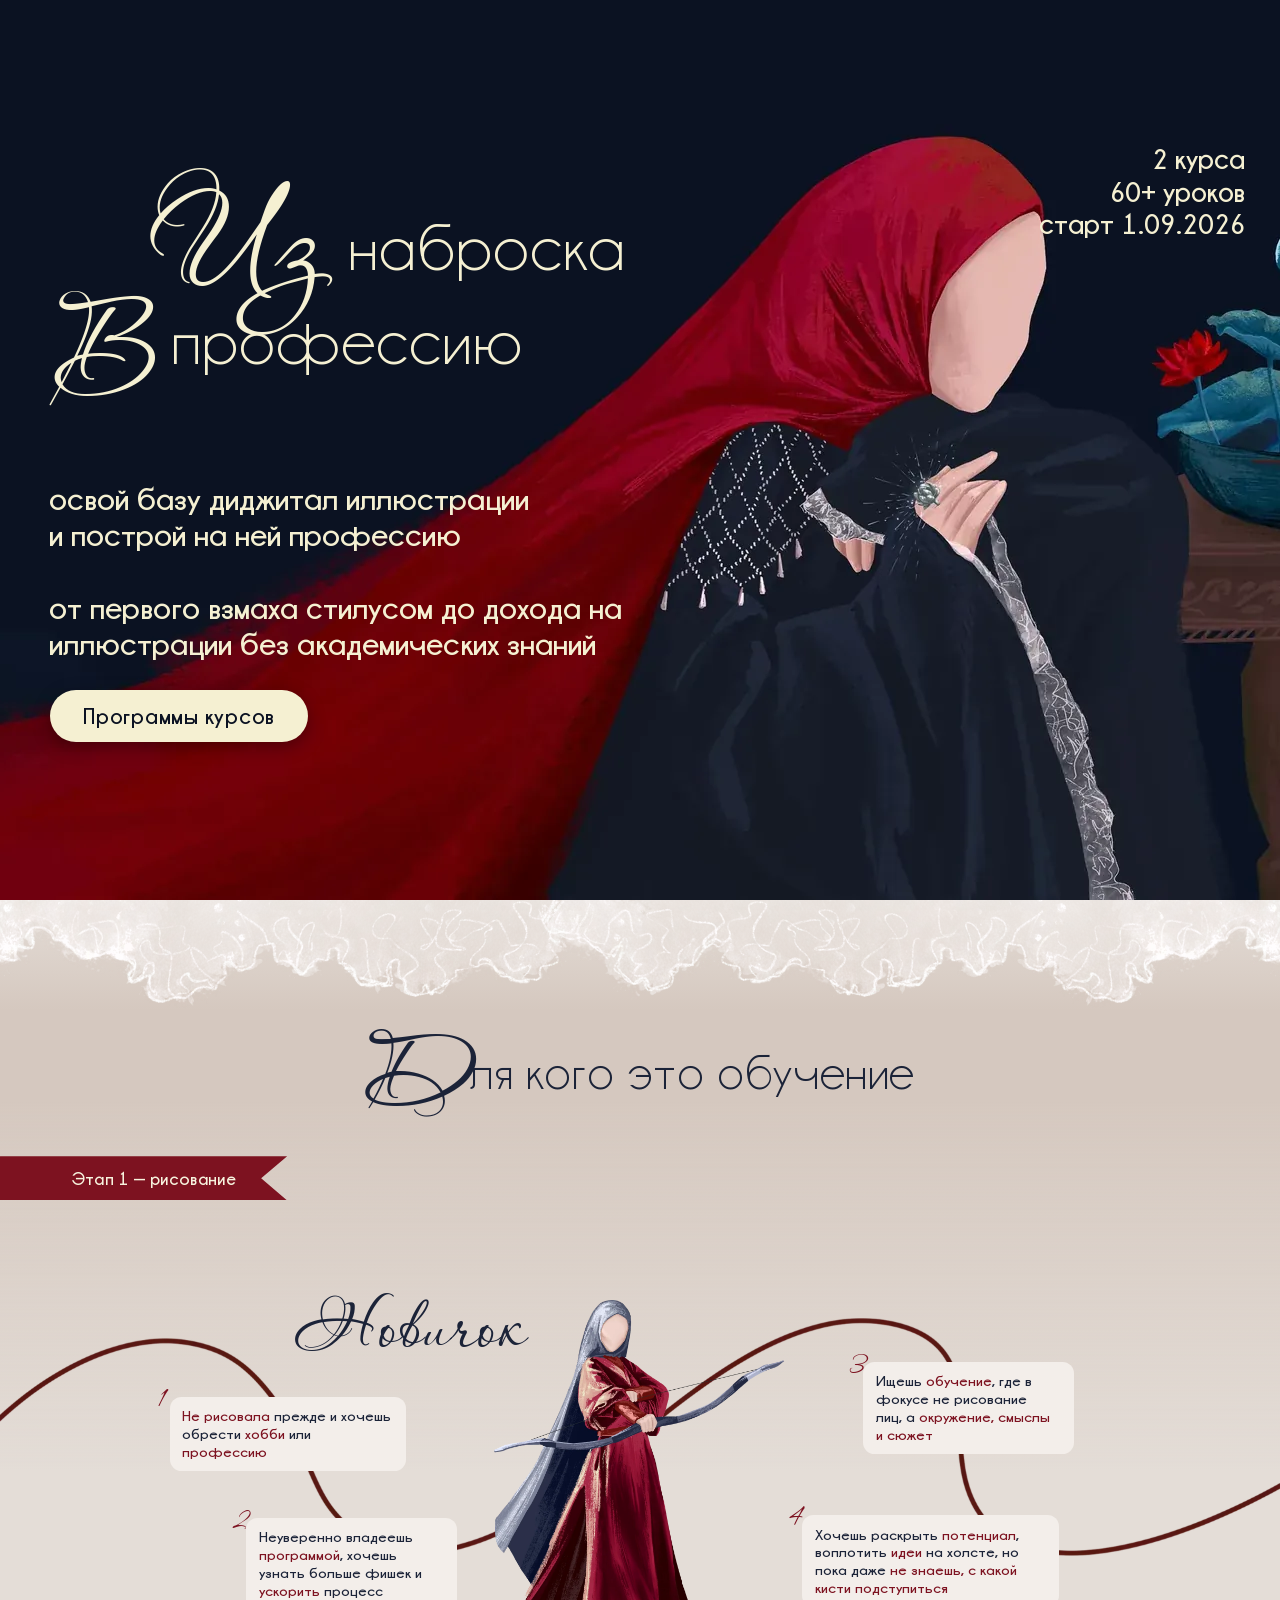
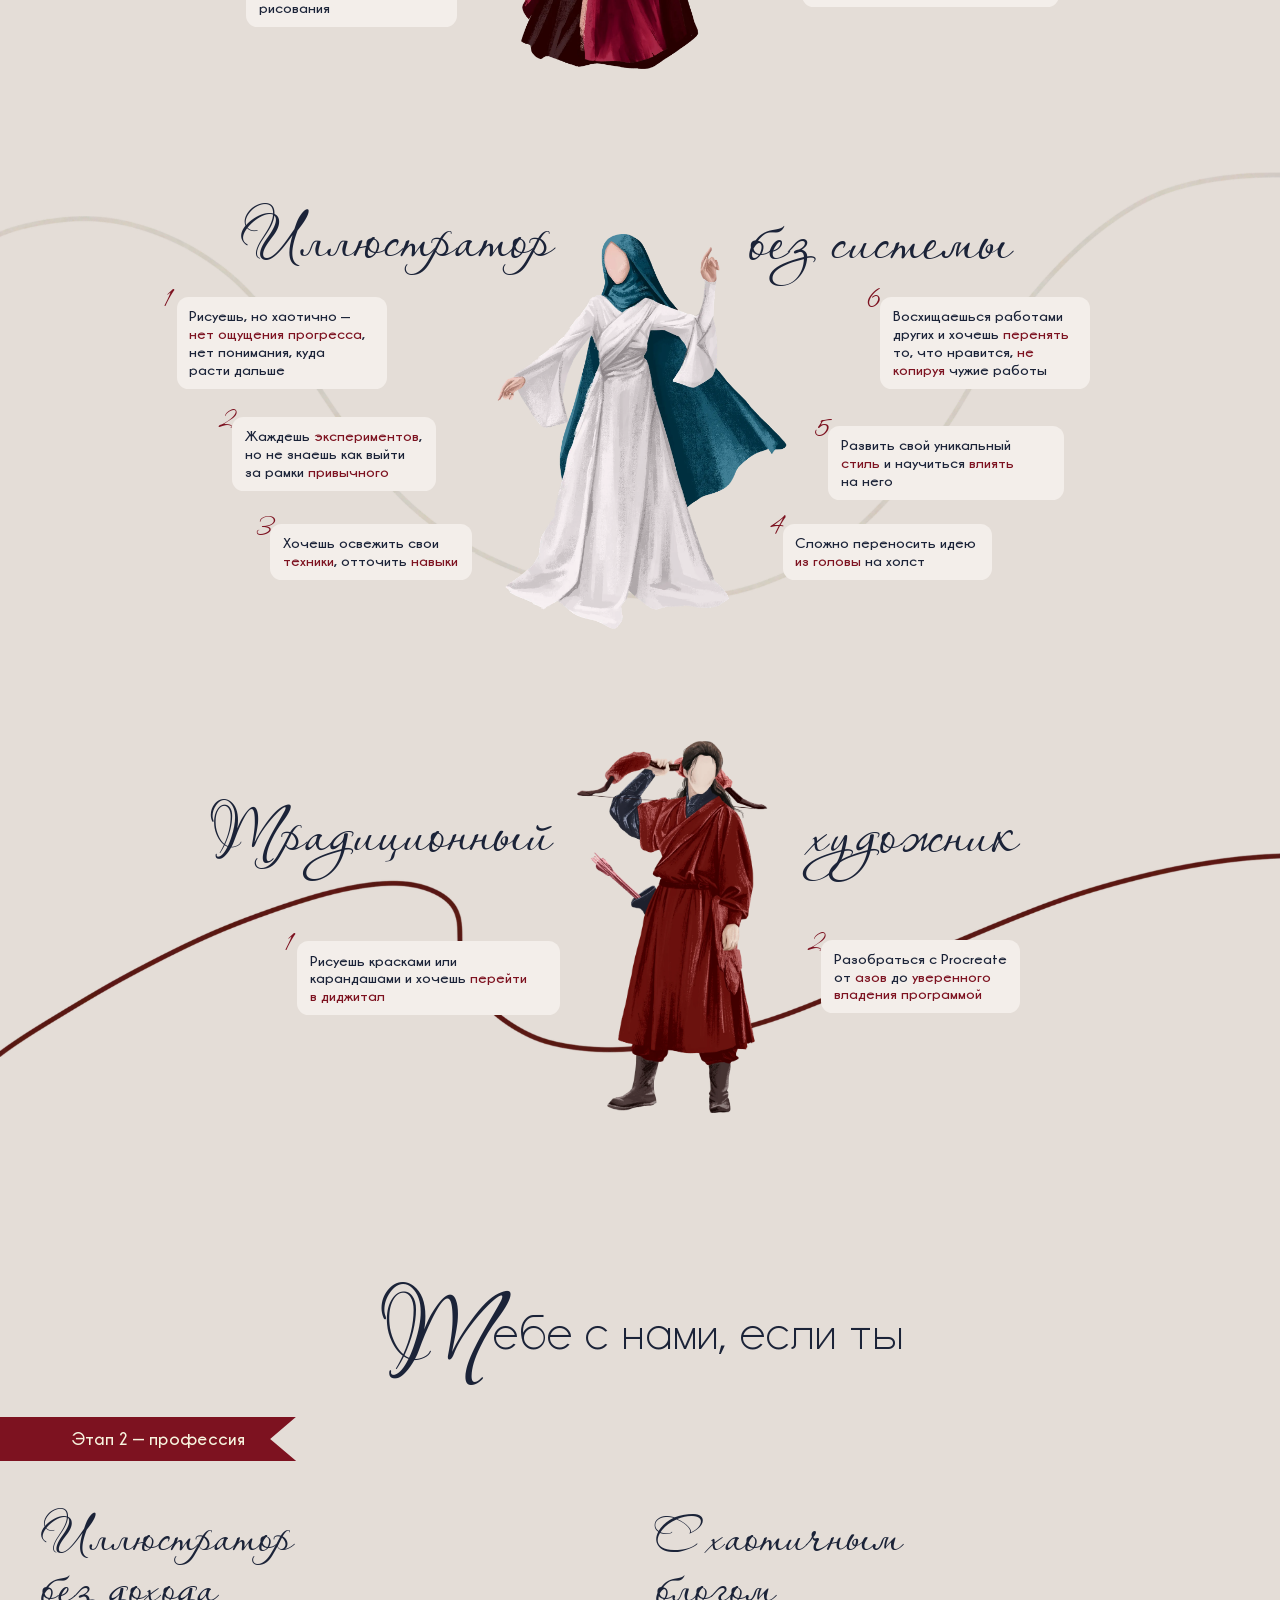
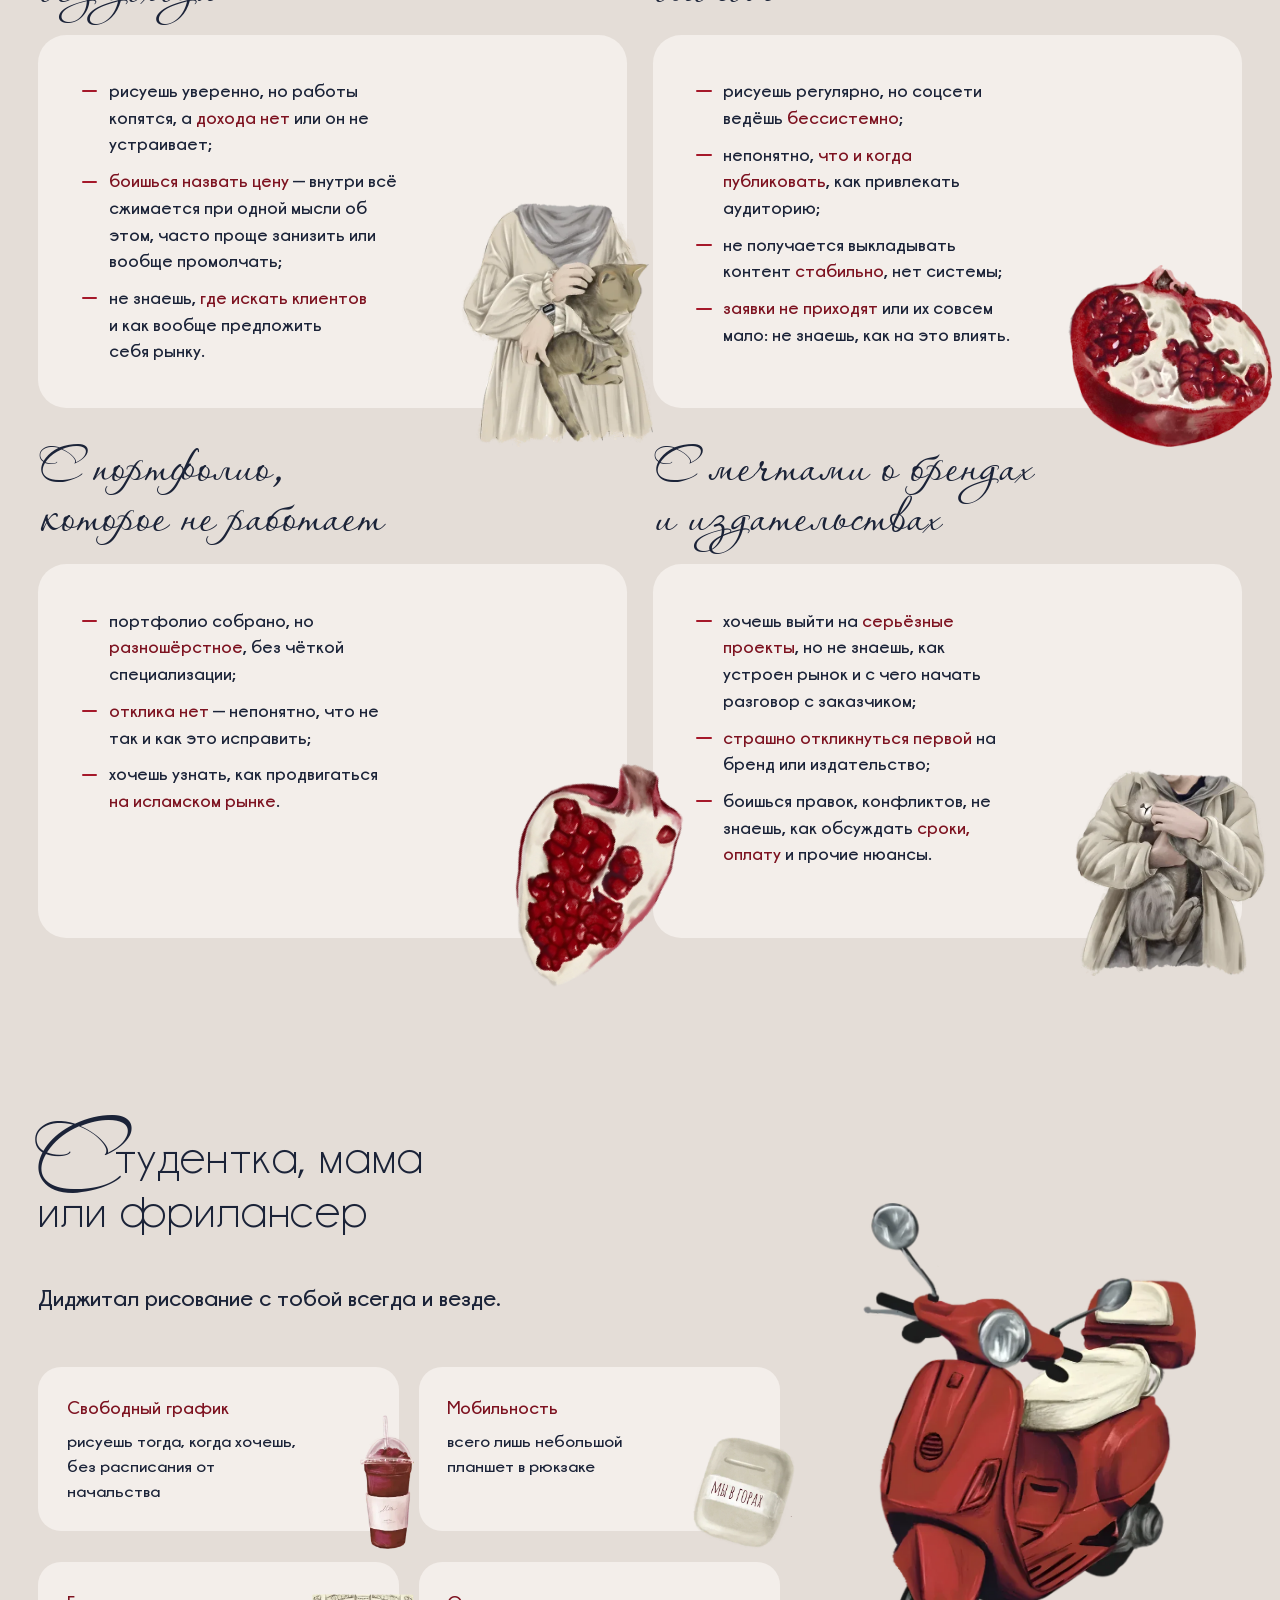
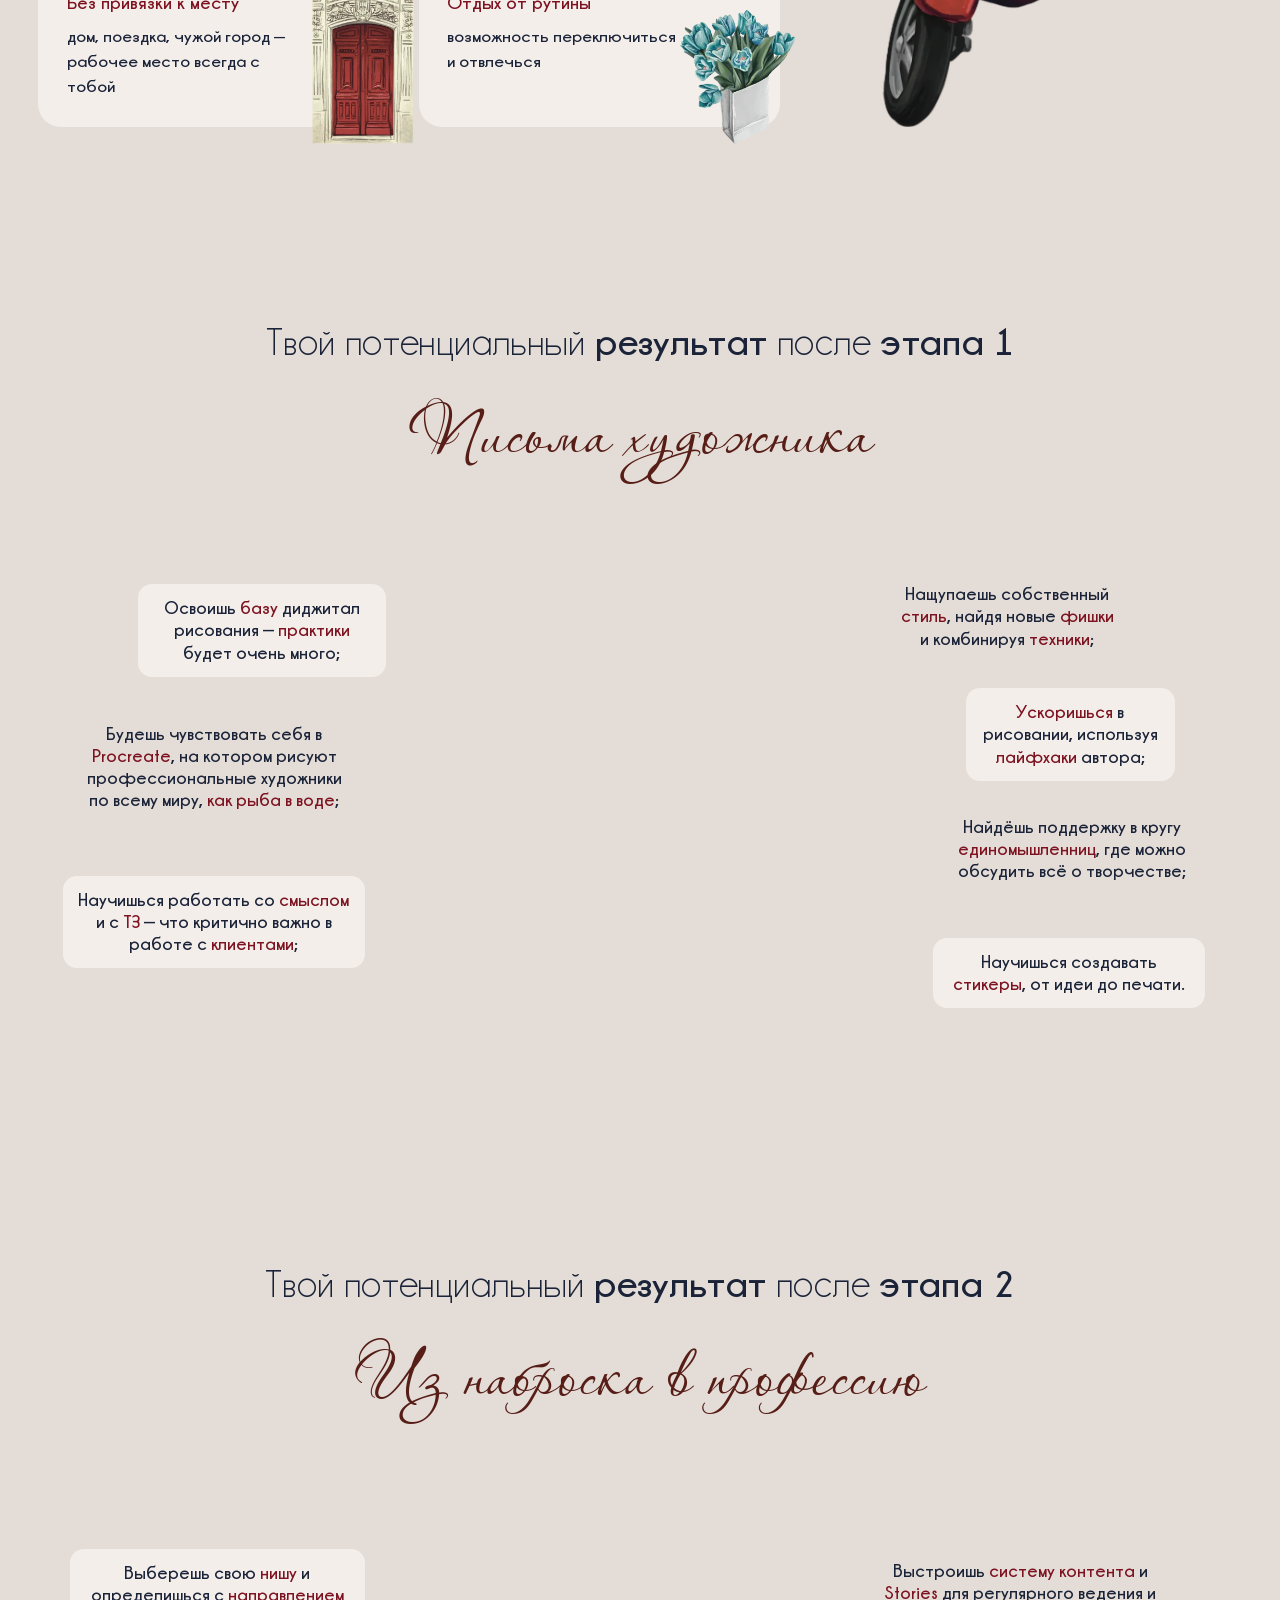
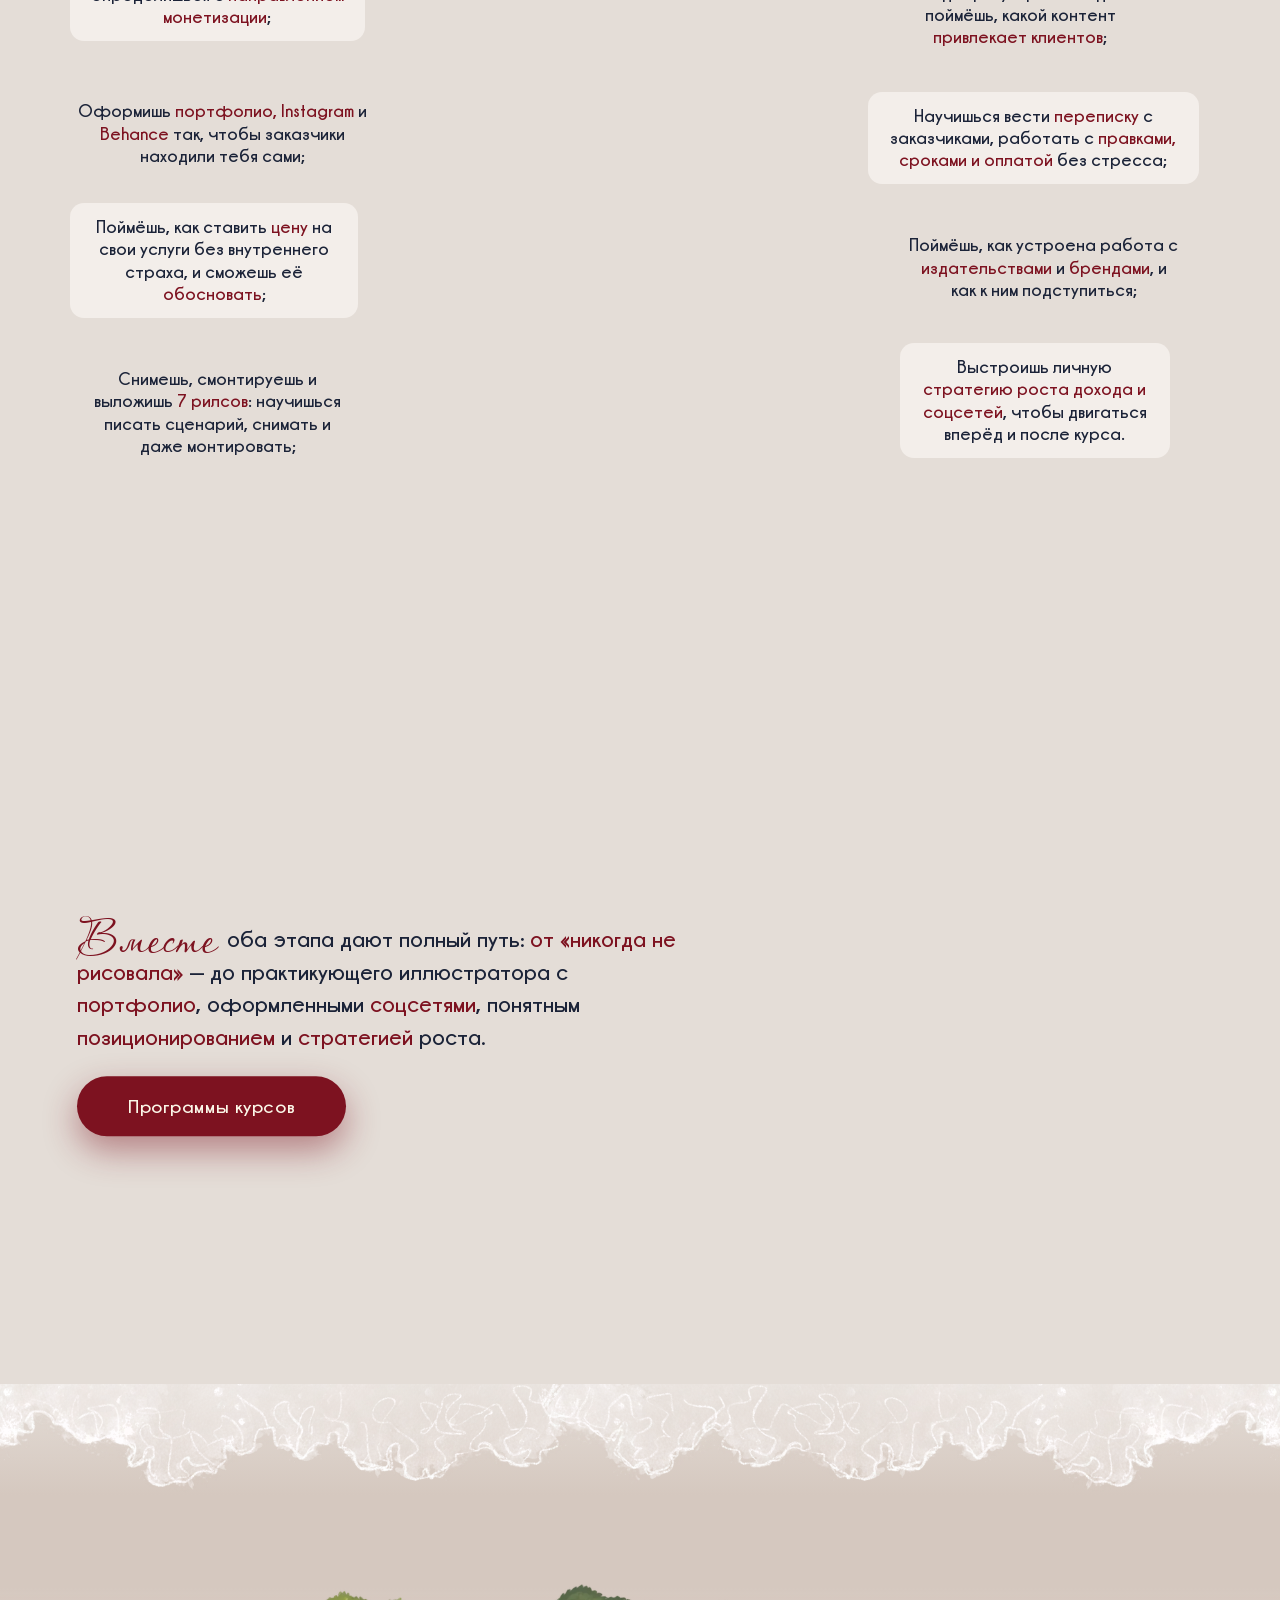
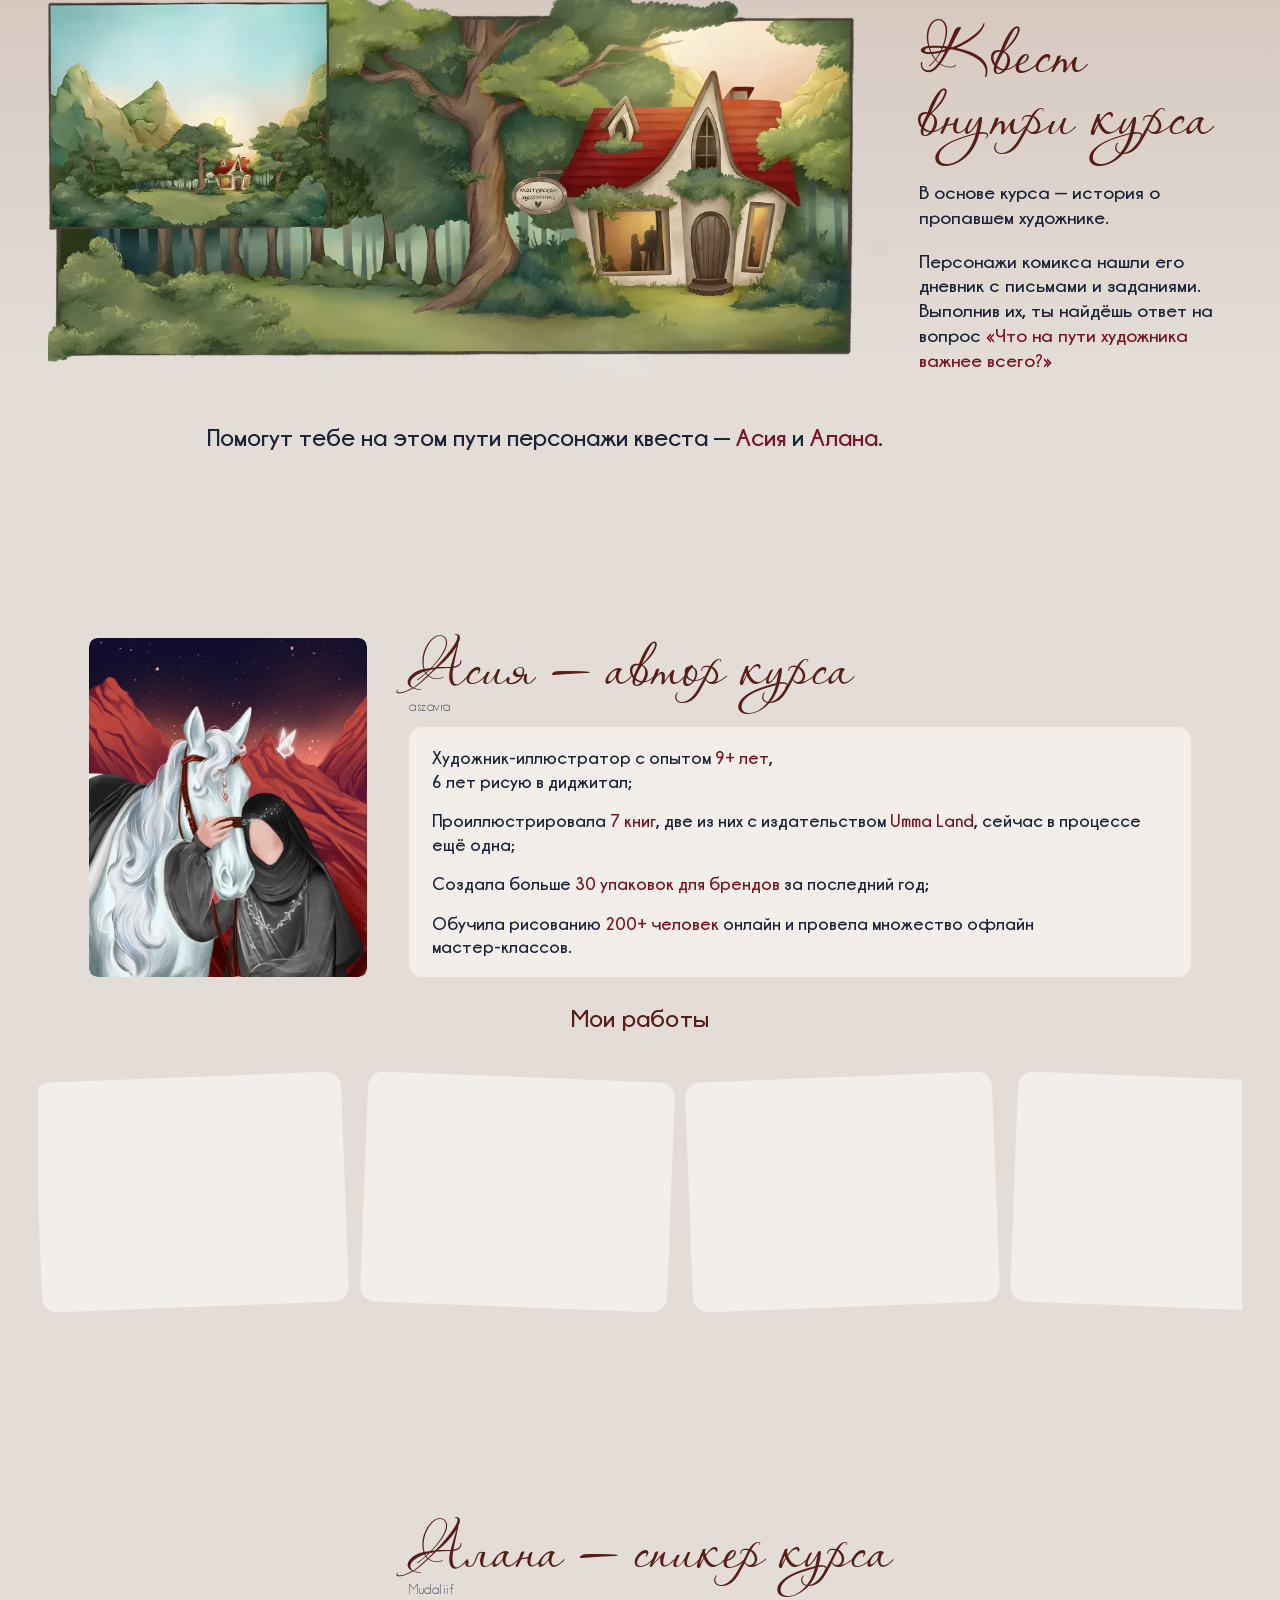
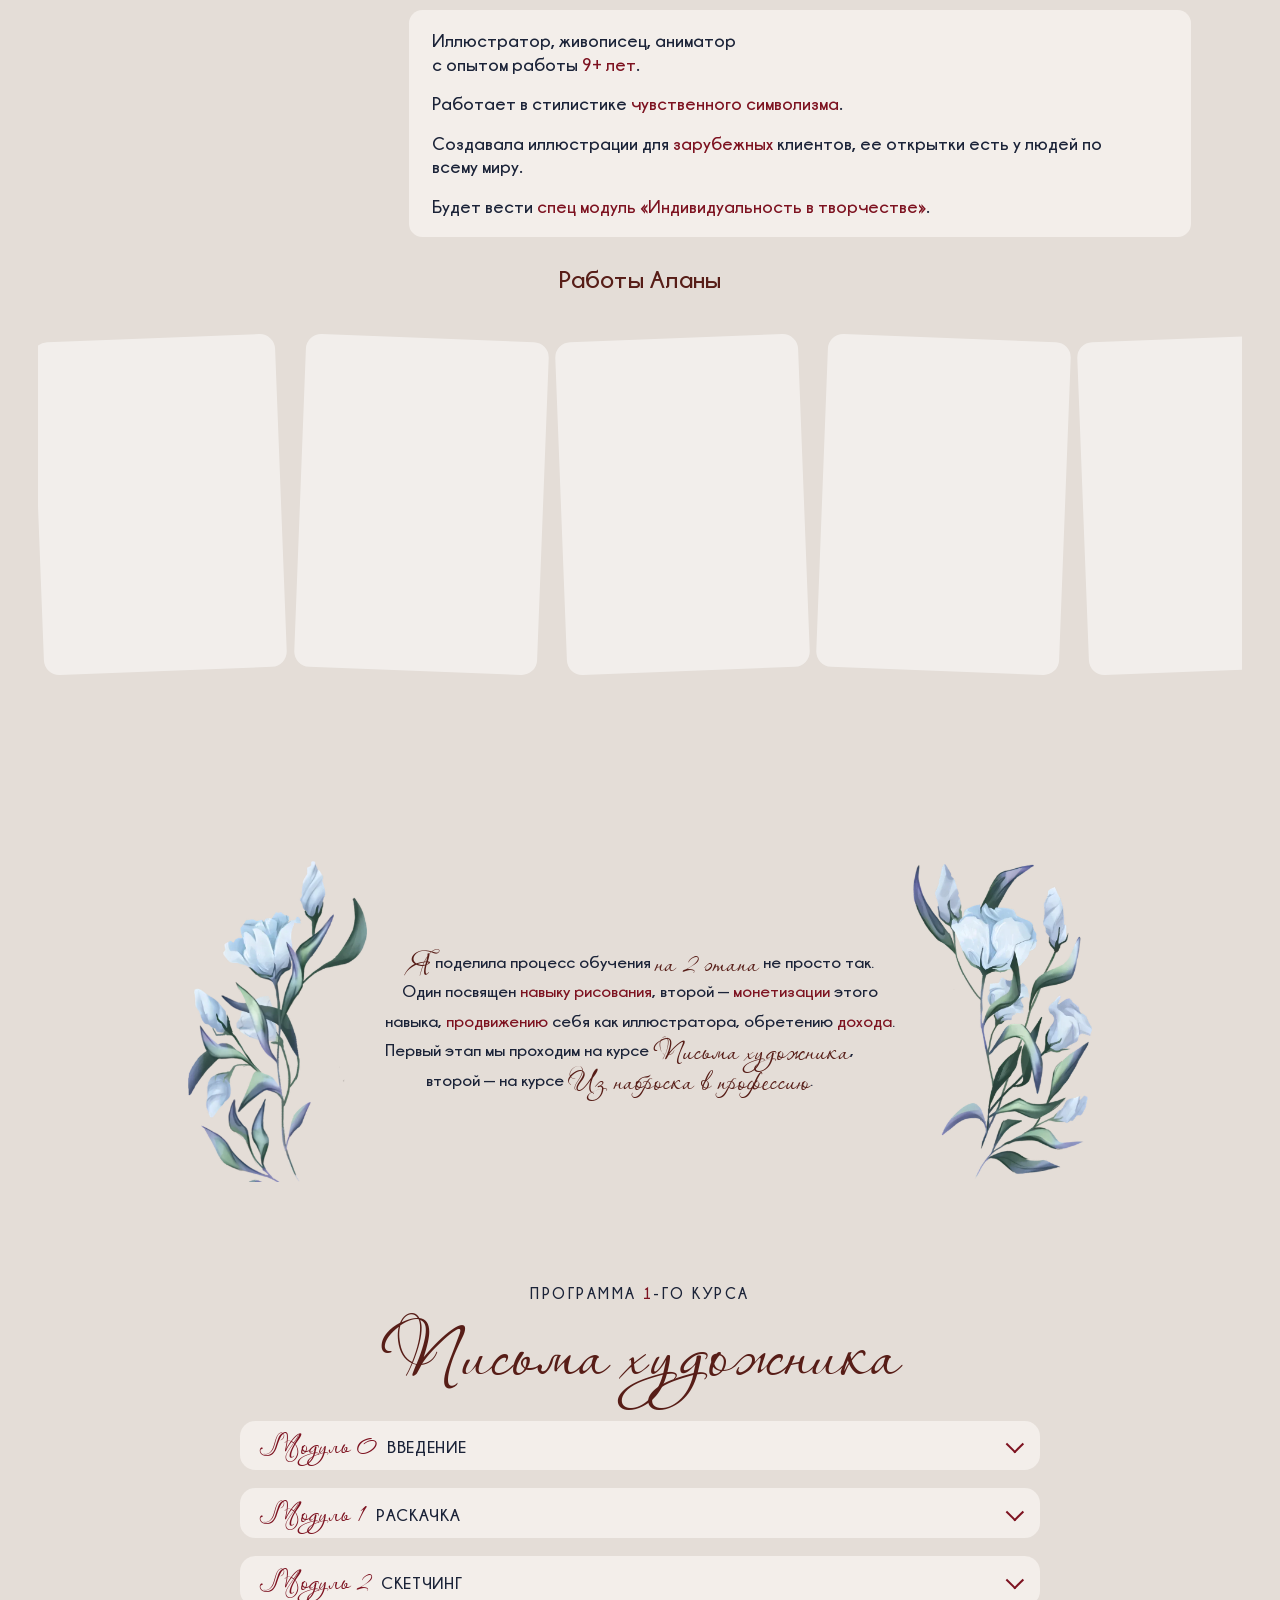
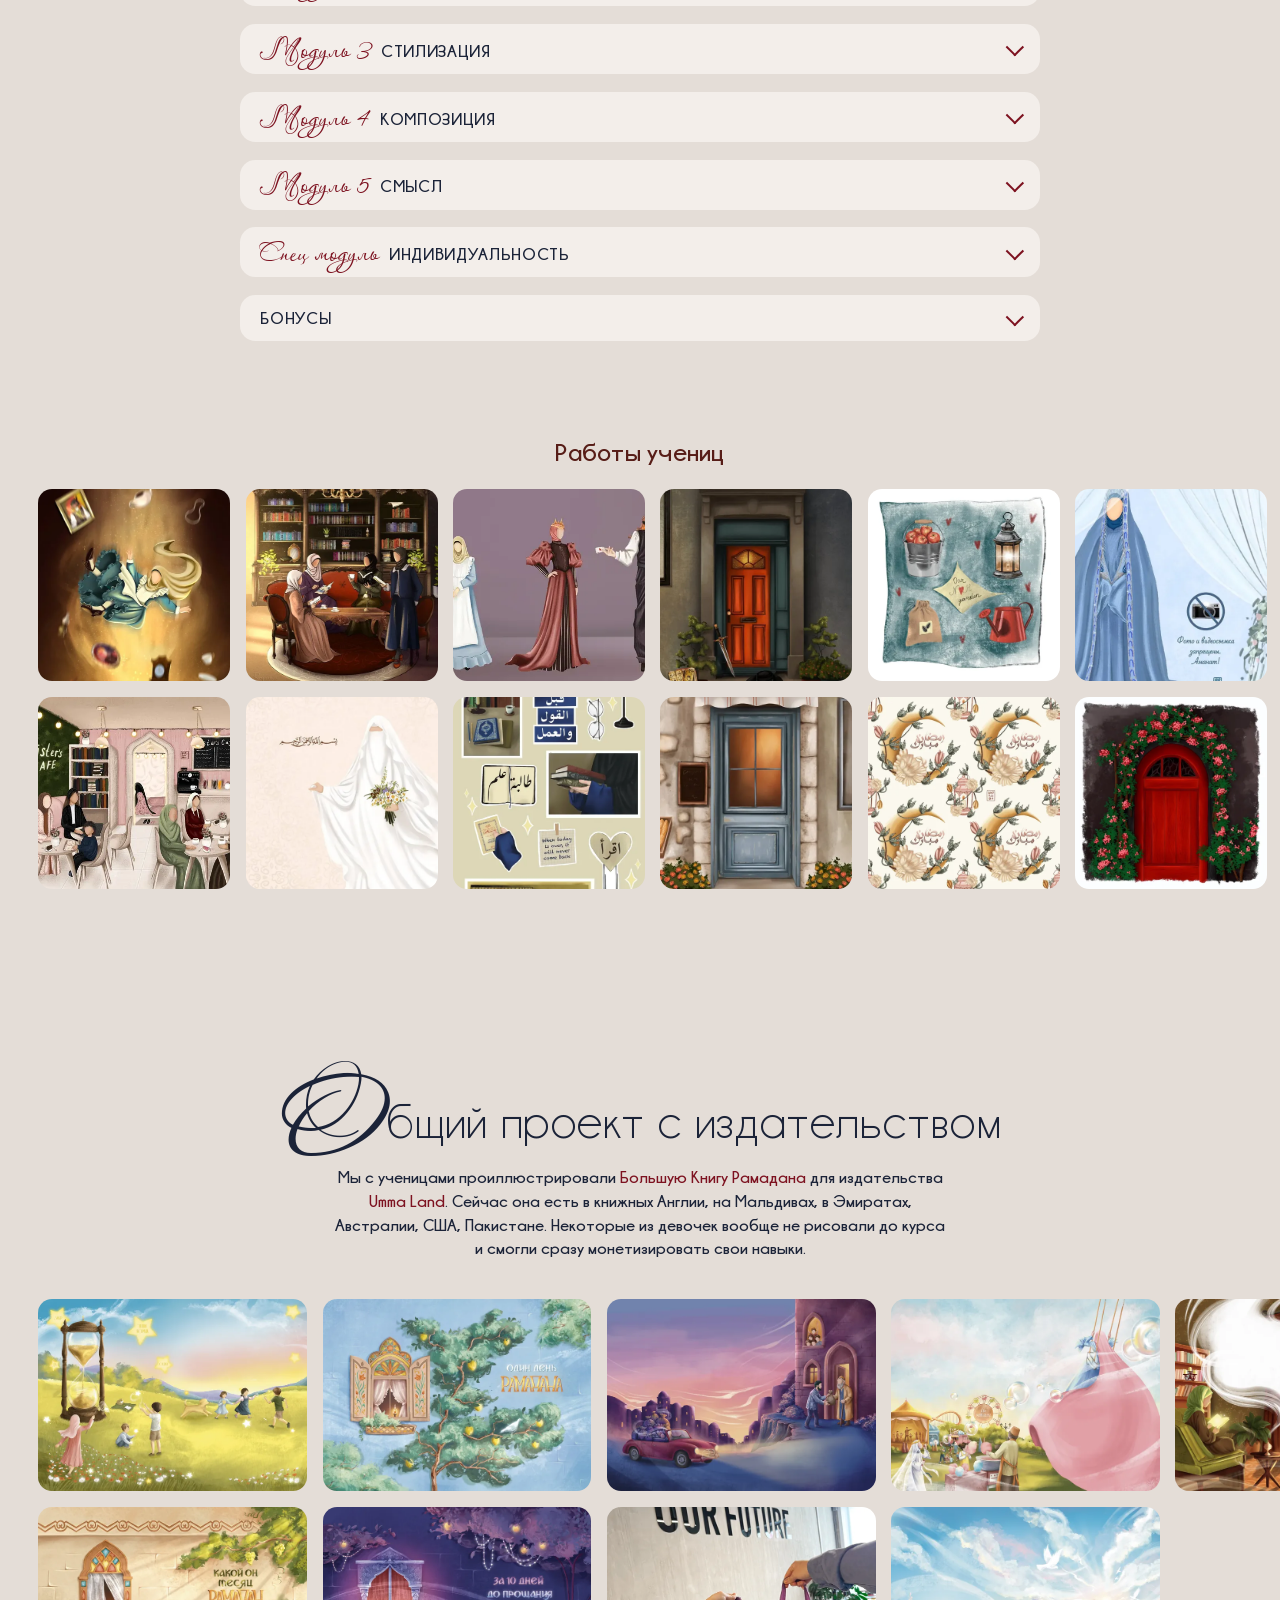
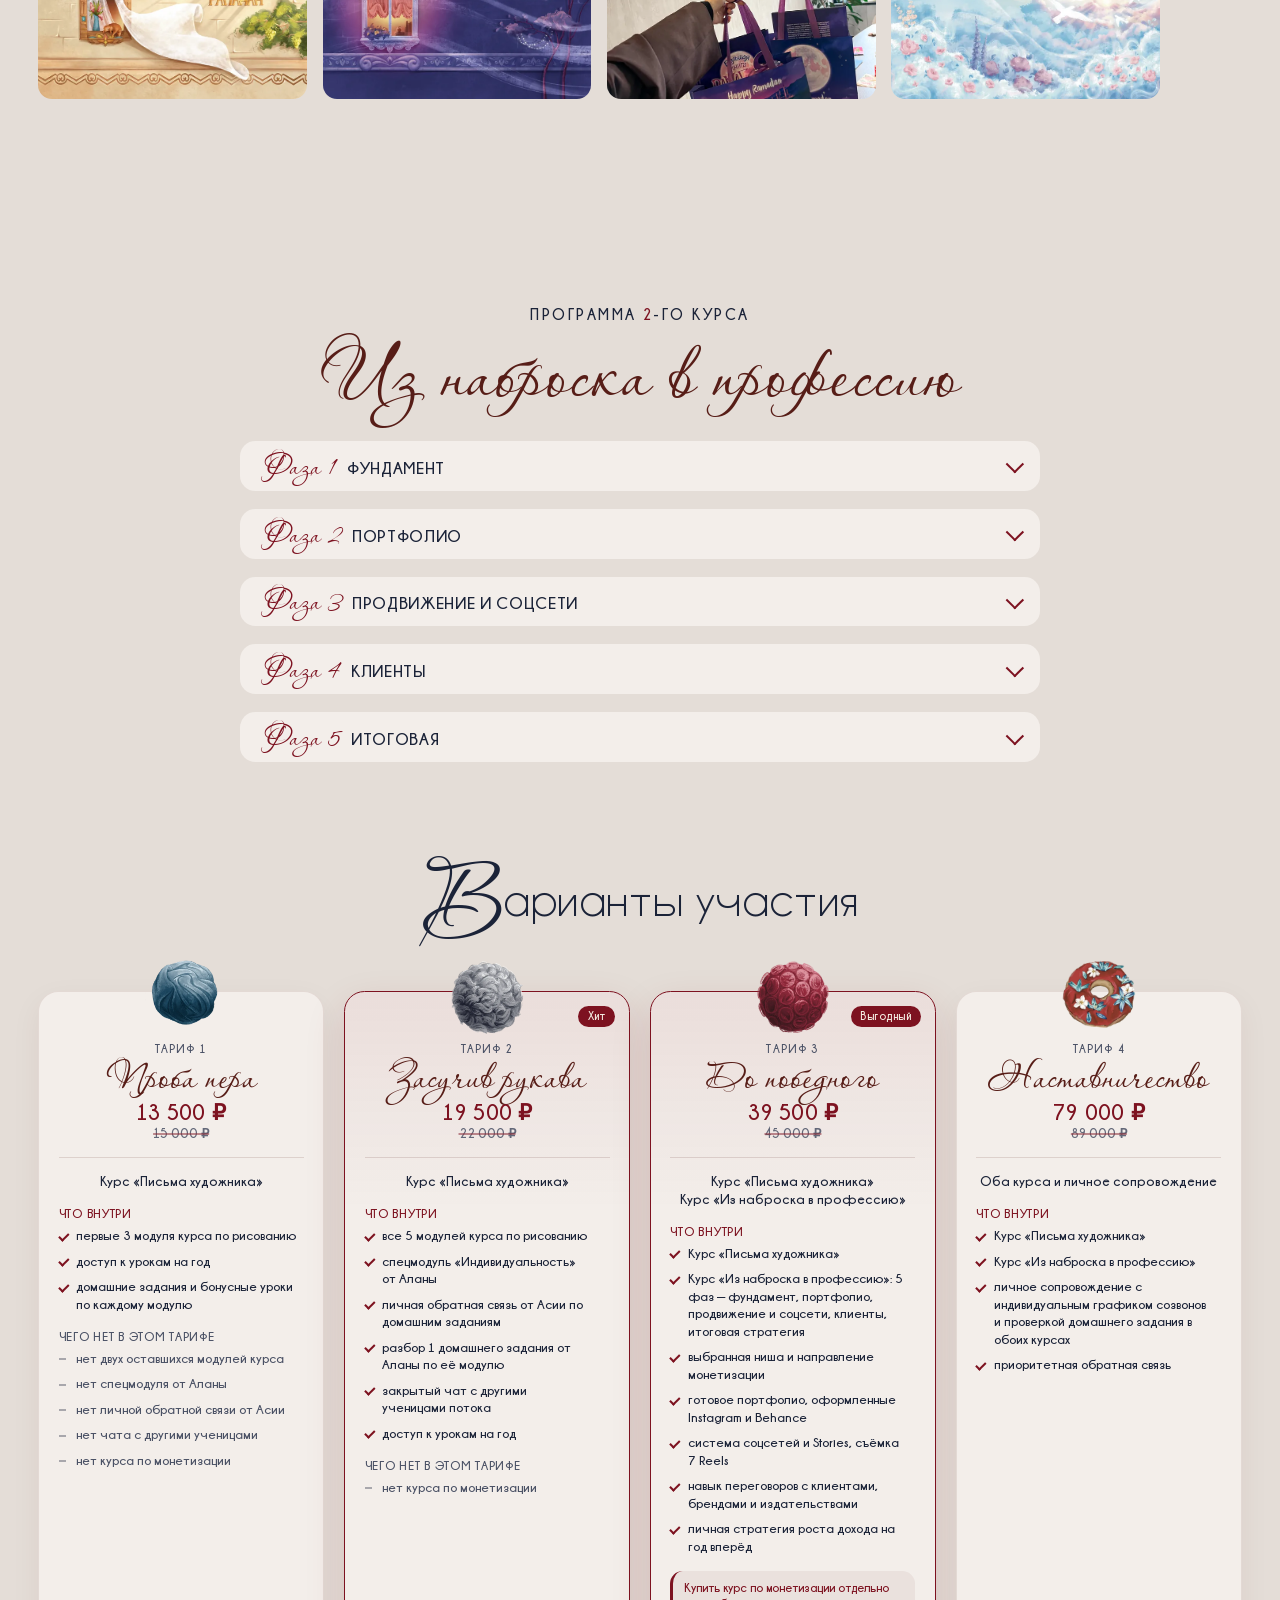
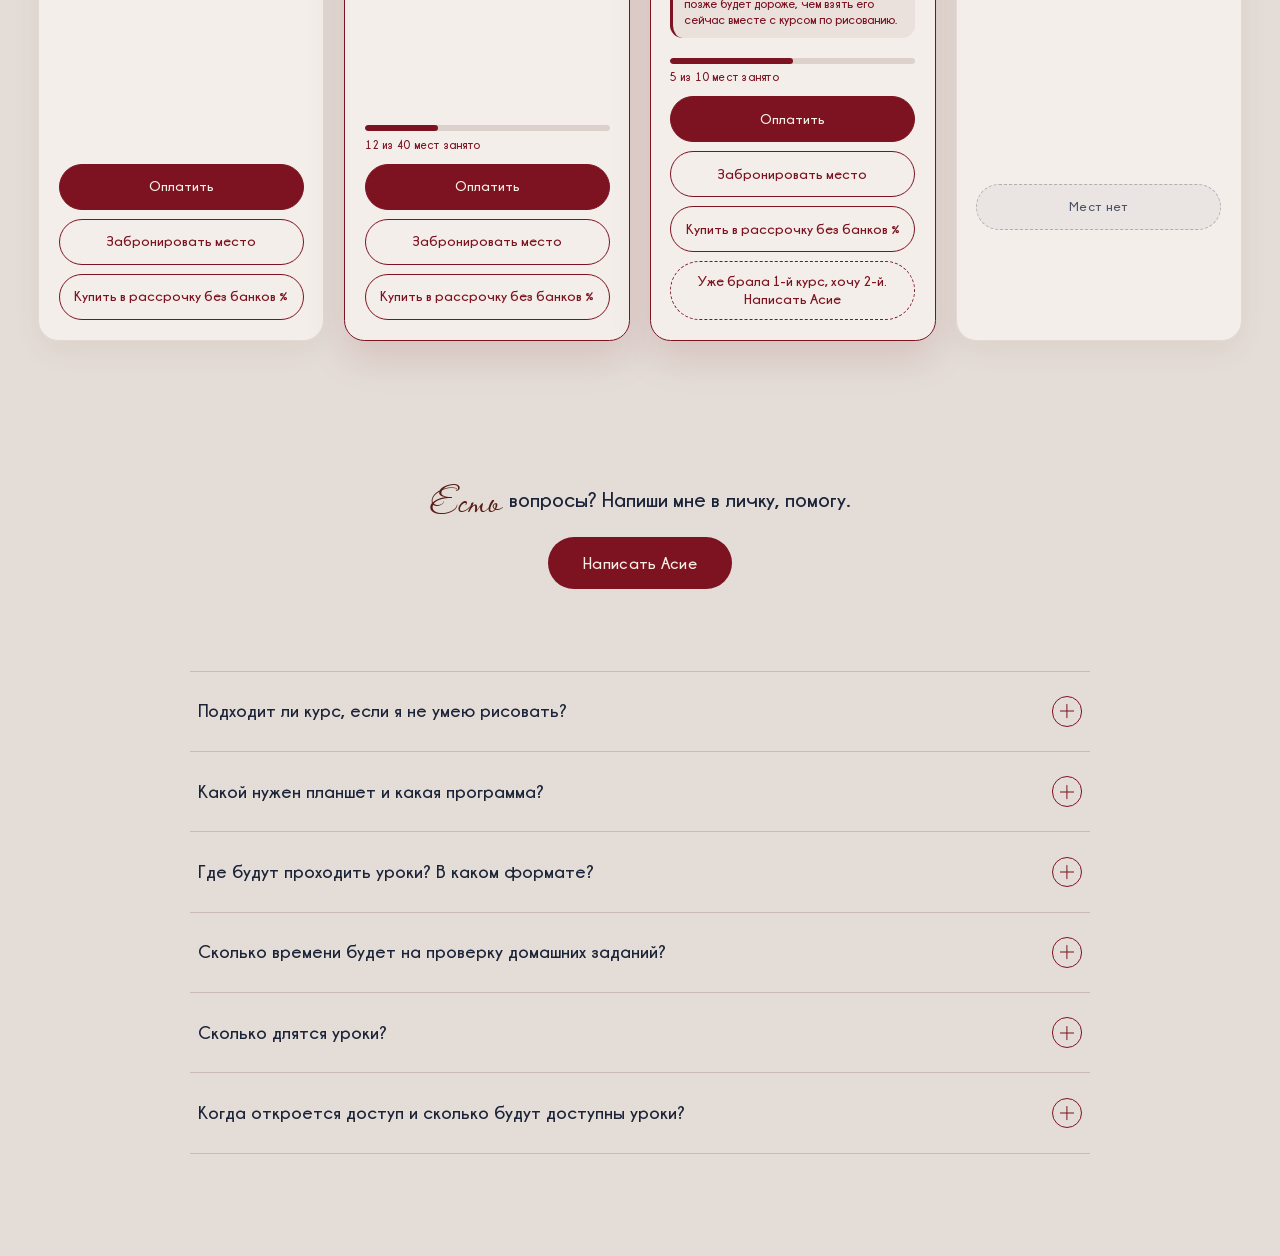
==== commit 8068aa8e: "Витрина: тарифы остаются, убраны только цены и кнопки - на главной карточки тарифов на месте: видно," ====
--- a/predspisok/index.html
+++ b/predspisok/index.html
@@ -937,9 +937,9 @@
       <img class="tar__orb" src="/img/blocks/orb-blue.webp" alt="" style="--tilt: -4deg" loading="lazy" decoding="async">
       <p class="tar__step">Тариф 1</p>
       <h3 class="tar__name">Проба пера</h3>
-      <p class="tar__price">13 500 ₽</p>
+            <p class="tar__price">13 500 ₽</p>
       <p class="tar__was">15 000 ₽</p>
-      <p class="tar__course">Курс «Письма художника»</p>
+            <p class="tar__course">Курс «Письма художника»</p>
       <p class="tar__sub">Что внутри</p>
       <ul class="tar__list">
         <li>первые 3 модуля курса по рисованию</li>
@@ -955,10 +955,10 @@
         <li>нет курса по монетизации</li>
       </ul>
       <div class="tar__foot">
-        <button class="tar__btn tar__btn--main" type="button" data-gcm="pay-1">Оплатить</button>
+                <button class="tar__btn tar__btn--main" type="button" data-gcm="pay-1">Оплатить</button>
         <button class="tar__btn tar__btn--book" type="button" data-gcm="book">Забронировать место</button>
         <a class="tar__btn" href="https://t.me/aszavra" target="_blank" rel="noopener">Купить в рассрочку без банков %</a>
-      </div>
+              </div>
     </article>
 
     <article class="tar__card tar__card--pick">
@@ -966,9 +966,9 @@
       <p class="tar__badge">Хит</p>
       <p class="tar__step">Тариф 2</p>
       <h3 class="tar__name">Засучив рукава</h3>
-      <p class="tar__price">19 500 ₽</p>
+            <p class="tar__price">19 500 ₽</p>
       <p class="tar__was">22 000 ₽</p>
-      <p class="tar__course">Курс «Письма художника»</p>
+            <p class="tar__course">Курс «Письма художника»</p>
       <p class="tar__sub">Что внутри</p>
       <ul class="tar__list">
         <li>все 5 модулей курса по рисованию</li>
@@ -987,10 +987,10 @@
           <div class="tar__bar"><span style="width: 30%"></span></div>
           <p>12 из 40 мест занято</p>
         </div>
-        <button class="tar__btn tar__btn--main" type="button" data-gcm="pay-2">Оплатить</button>
+                <button class="tar__btn tar__btn--main" type="button" data-gcm="pay-2">Оплатить</button>
         <button class="tar__btn tar__btn--book" type="button" data-gcm="book">Забронировать место</button>
         <a class="tar__btn" href="https://t.me/aszavra" target="_blank" rel="noopener">Купить в рассрочку без банков %</a>
-      </div>
+              </div>
     </article>
 
     <article class="tar__card tar__card--pick">
@@ -998,9 +998,9 @@
       <p class="tar__badge">Выгодный</p>
       <p class="tar__step">Тариф 3</p>
       <h3 class="tar__name">До победного</h3>
-      <p class="tar__price">39 500 ₽</p>
+            <p class="tar__price">39 500 ₽</p>
       <p class="tar__was">45 000 ₽</p>
-      <p class="tar__course">Курс «Письма художника»<br>Курс «Из наброска в профессию»</p>
+            <p class="tar__course">Курс «Письма художника»<br>Курс «Из наброска в профессию»</p>
       <p class="tar__sub">Что внутри</p>
       <ul class="tar__list">
         <li>Курс «Письма художника»</li>
@@ -1017,20 +1017,20 @@
           <div class="tar__bar"><span style="width: 50%"></span></div>
           <p>5 из 10 мест занято</p>
         </div>
-        <button class="tar__btn tar__btn--main" type="button" data-gcm="pay-3">Оплатить</button>
+                <button class="tar__btn tar__btn--main" type="button" data-gcm="pay-3">Оплатить</button>
         <button class="tar__btn tar__btn--book" type="button" data-gcm="book">Забронировать место</button>
         <a class="tar__btn" href="https://t.me/aszavra" target="_blank" rel="noopener">Купить в рассрочку без банков %</a>
         <a class="tar__btn tar__btn--ask" href="https://t.me/aszavra" target="_blank" rel="noopener">Уже брала 1-й курс, хочу 2-й.<br>Написать Асие</a>
-      </div>
+              </div>
     </article>
 
     <article class="tar__card">
       <img class="tar__orb" src="/img/blocks/donut.webp" alt="" style="--tilt: 4deg" loading="lazy" decoding="async">
       <p class="tar__step">Тариф 4</p>
       <h3 class="tar__name">Наставничество</h3>
-      <p class="tar__price">79 000 ₽</p>
+            <p class="tar__price">79 000 ₽</p>
       <p class="tar__was">89 000 ₽</p>
-      <p class="tar__course">Оба курса и личное сопровождение</p>
+            <p class="tar__course">Оба курса и личное сопровождение</p>
       <p class="tar__sub">Что внутри</p>
       <ul class="tar__list">
         <li>Курс «Письма художника»</li>
@@ -1039,8 +1039,8 @@
         <li>приоритетная обратная связь</li>
       </ul>
       <div class="tar__foot">
-        <p class="tar__soldout" aria-disabled="true">Мест нет</p>
-      </div>
+                <p class="tar__soldout" aria-disabled="true">Мест нет</p>
+              </div>
     </article>
     </div>
   </div>
--- a/css/offer.css
+++ b/css/offer.css
@@ -578,3 +578,10 @@
   font-size: clamp(14px, 1.1vw, 19px);
 }
 @media (prefers-reduced-motion: reduce) { .gcm { transition: none; } }
+
+/* ---------- левый отступ у лент с работами ----------
+   🔴 Отступ у .stu был задан всегда, но первая карточка всё равно липла
+   к краю: лента со scroll-snap подкручивается так, чтобы карточка легла
+   к началу области привязки, а та начинается ВНУТРИ отступа. scroll-padding
+   сдвигает область привязки — и отступ снова виден. Работает на всех ширинах. */
+.stu { scroll-padding-inline: clamp(16px, 3vw, 60px); }
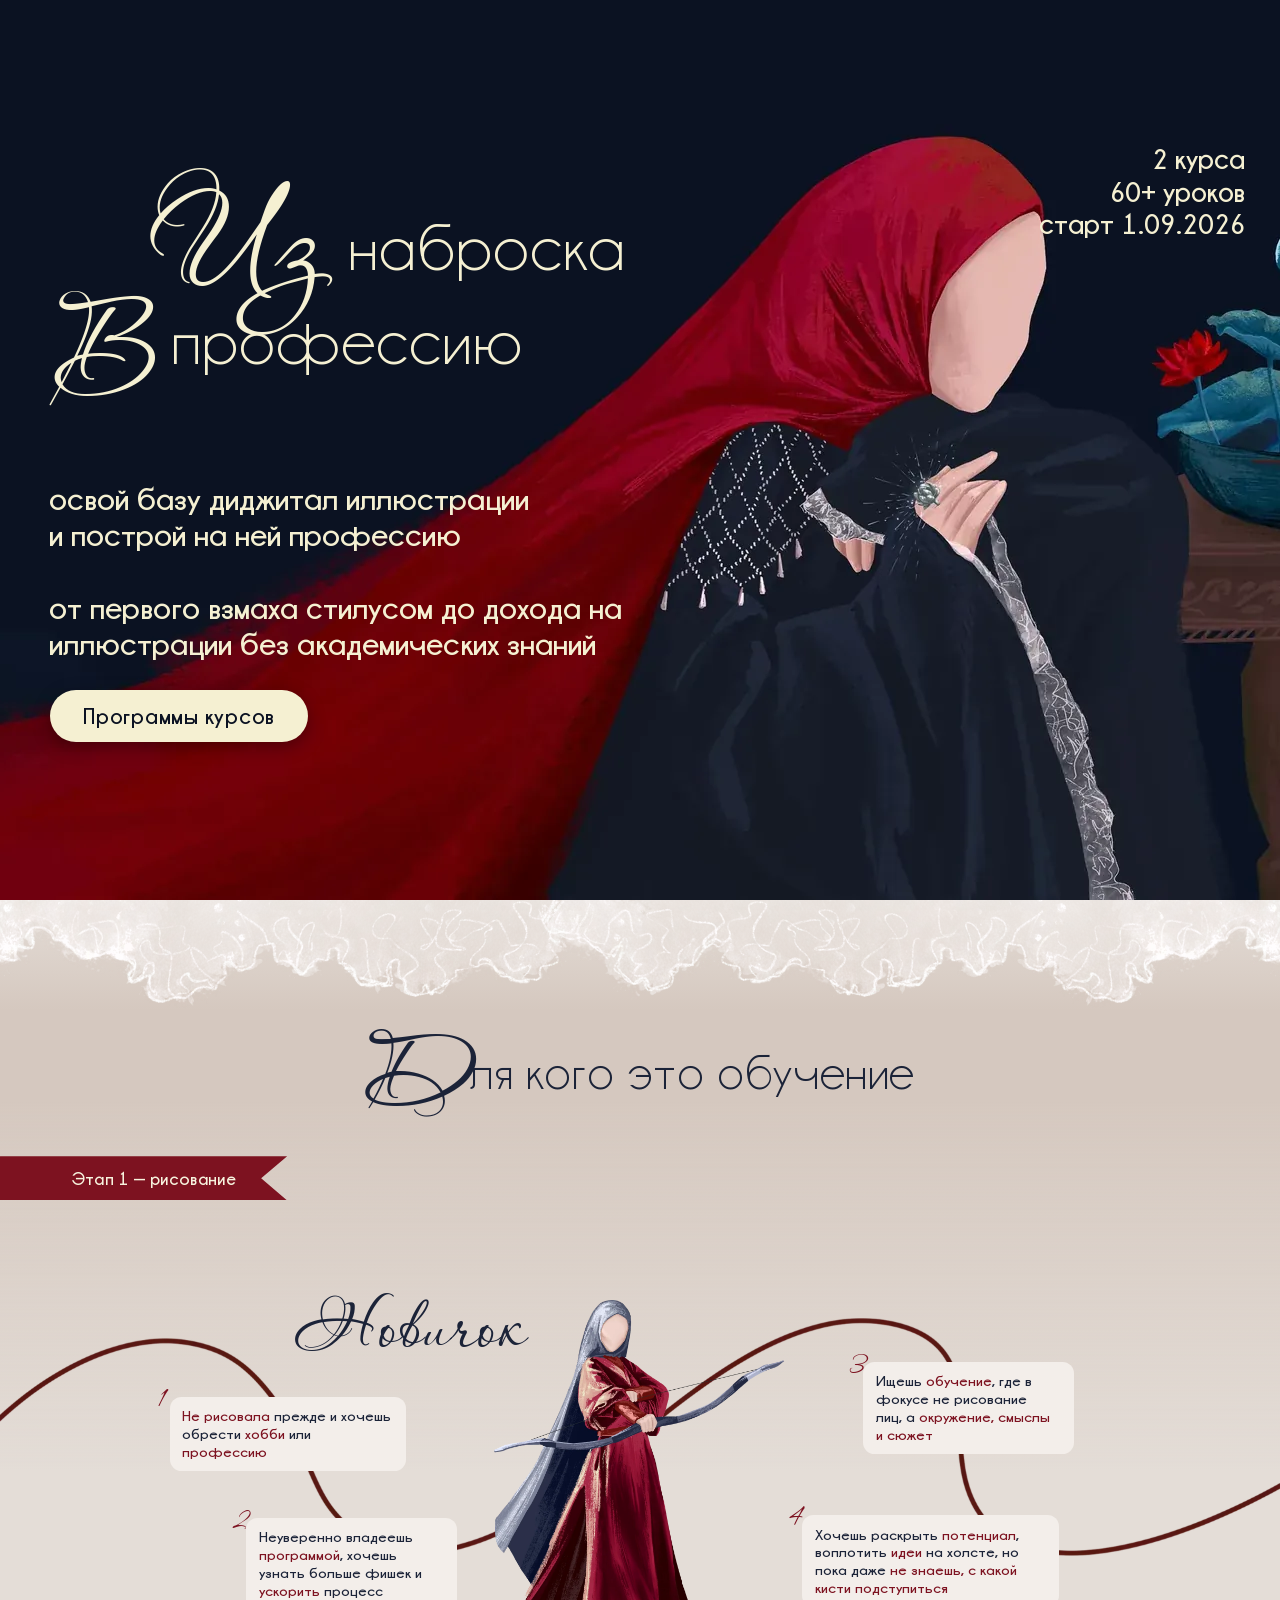
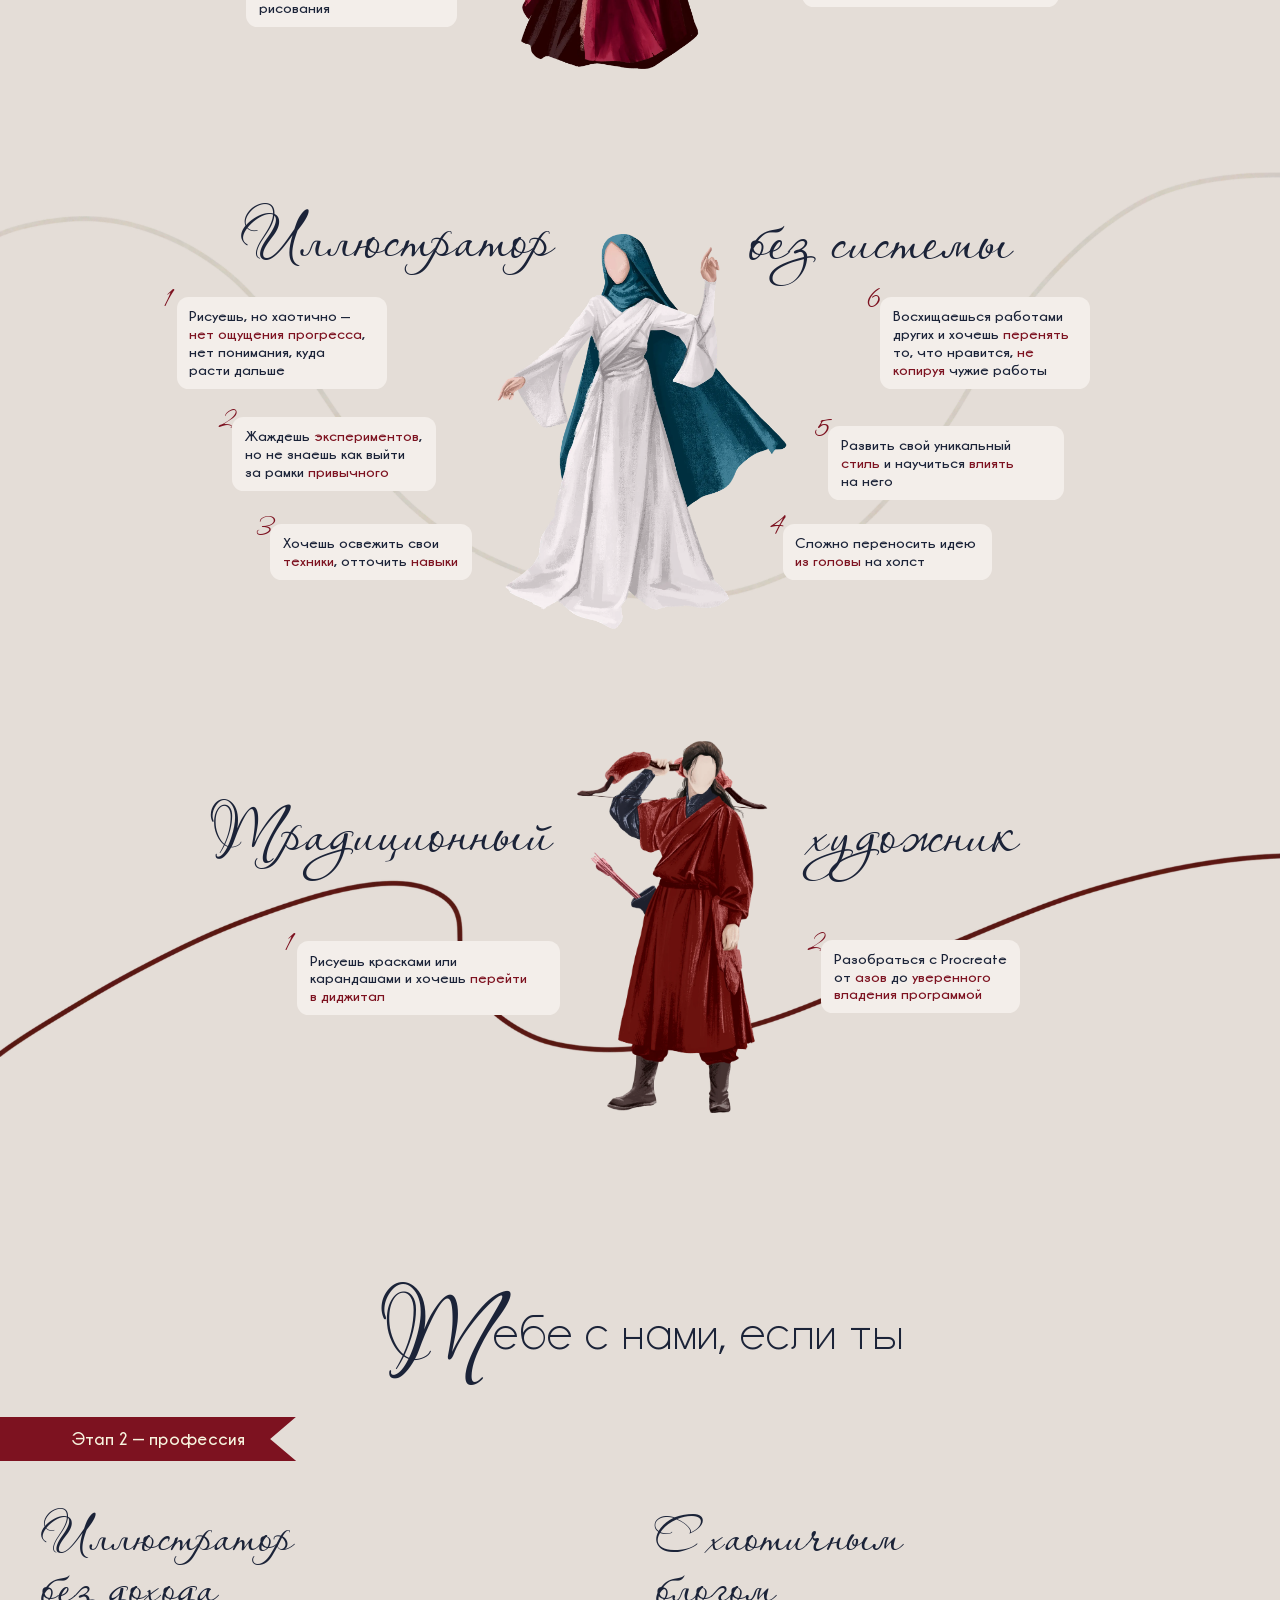
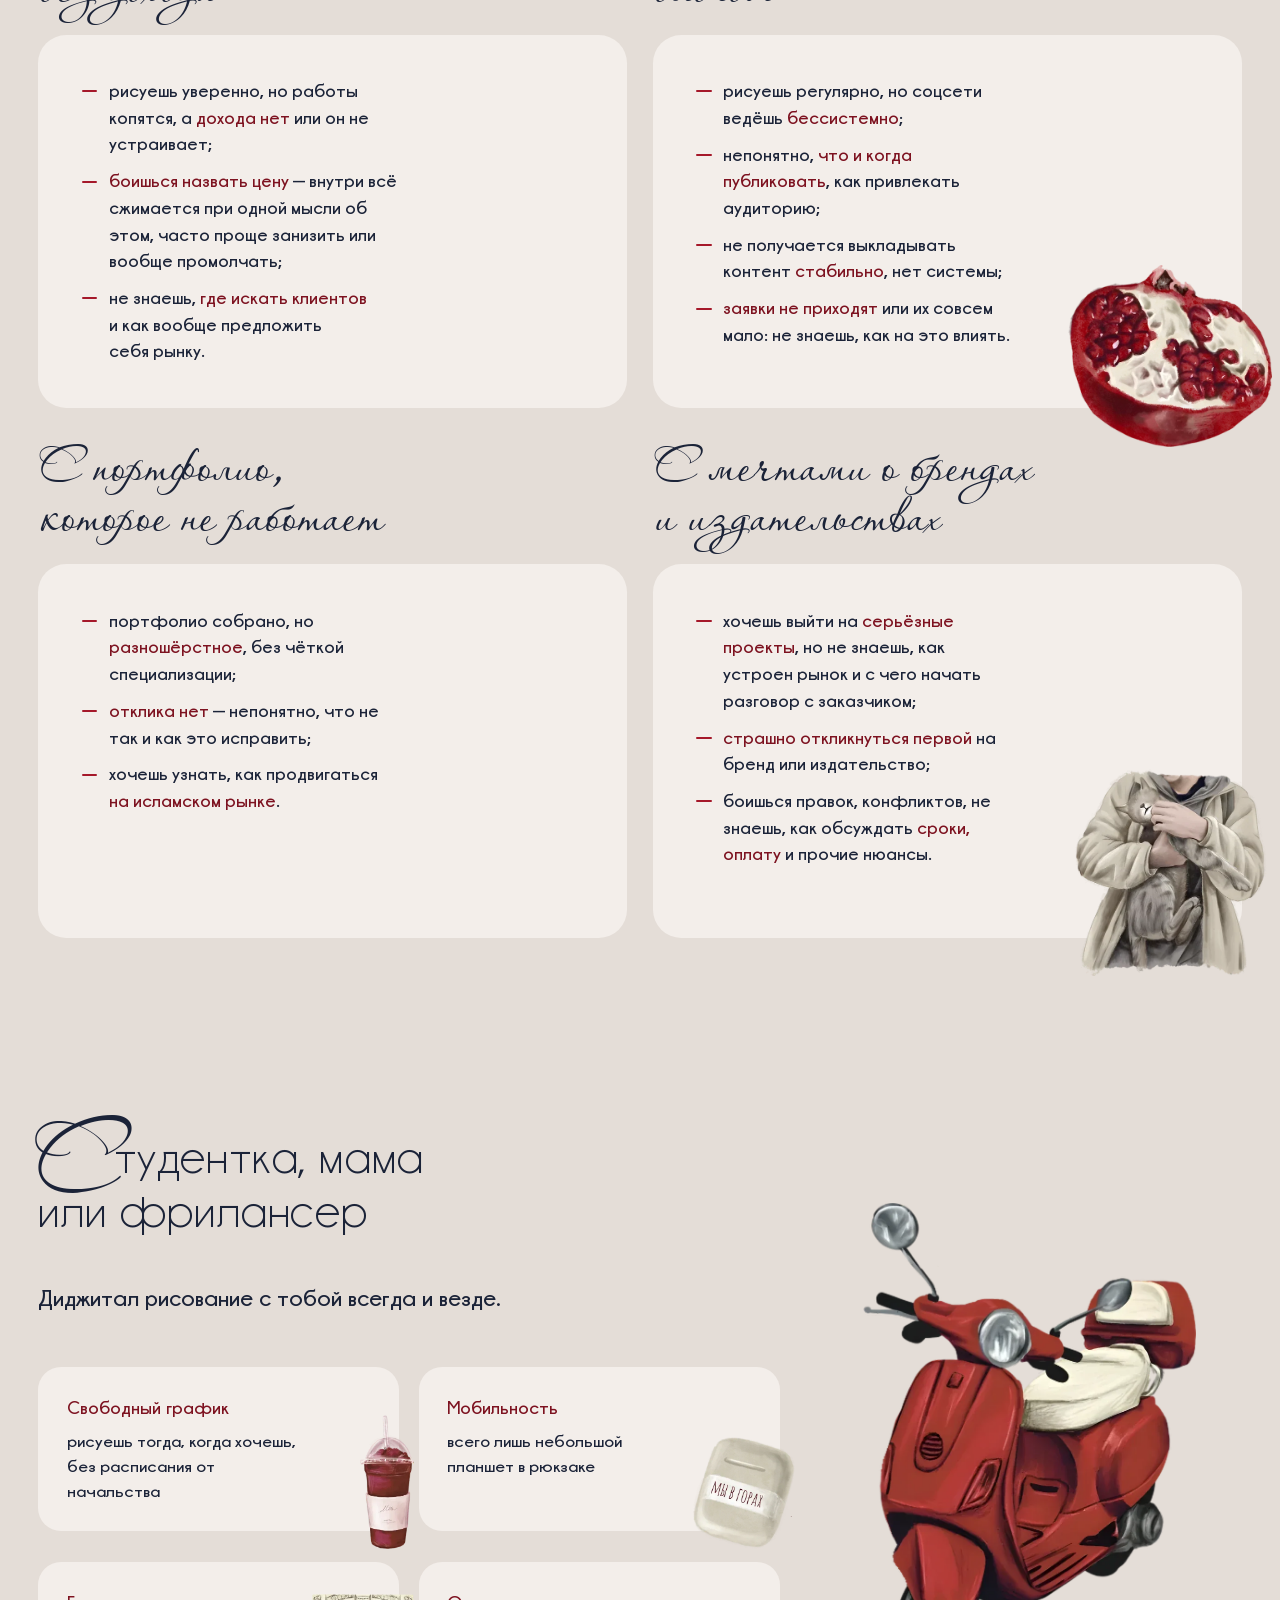
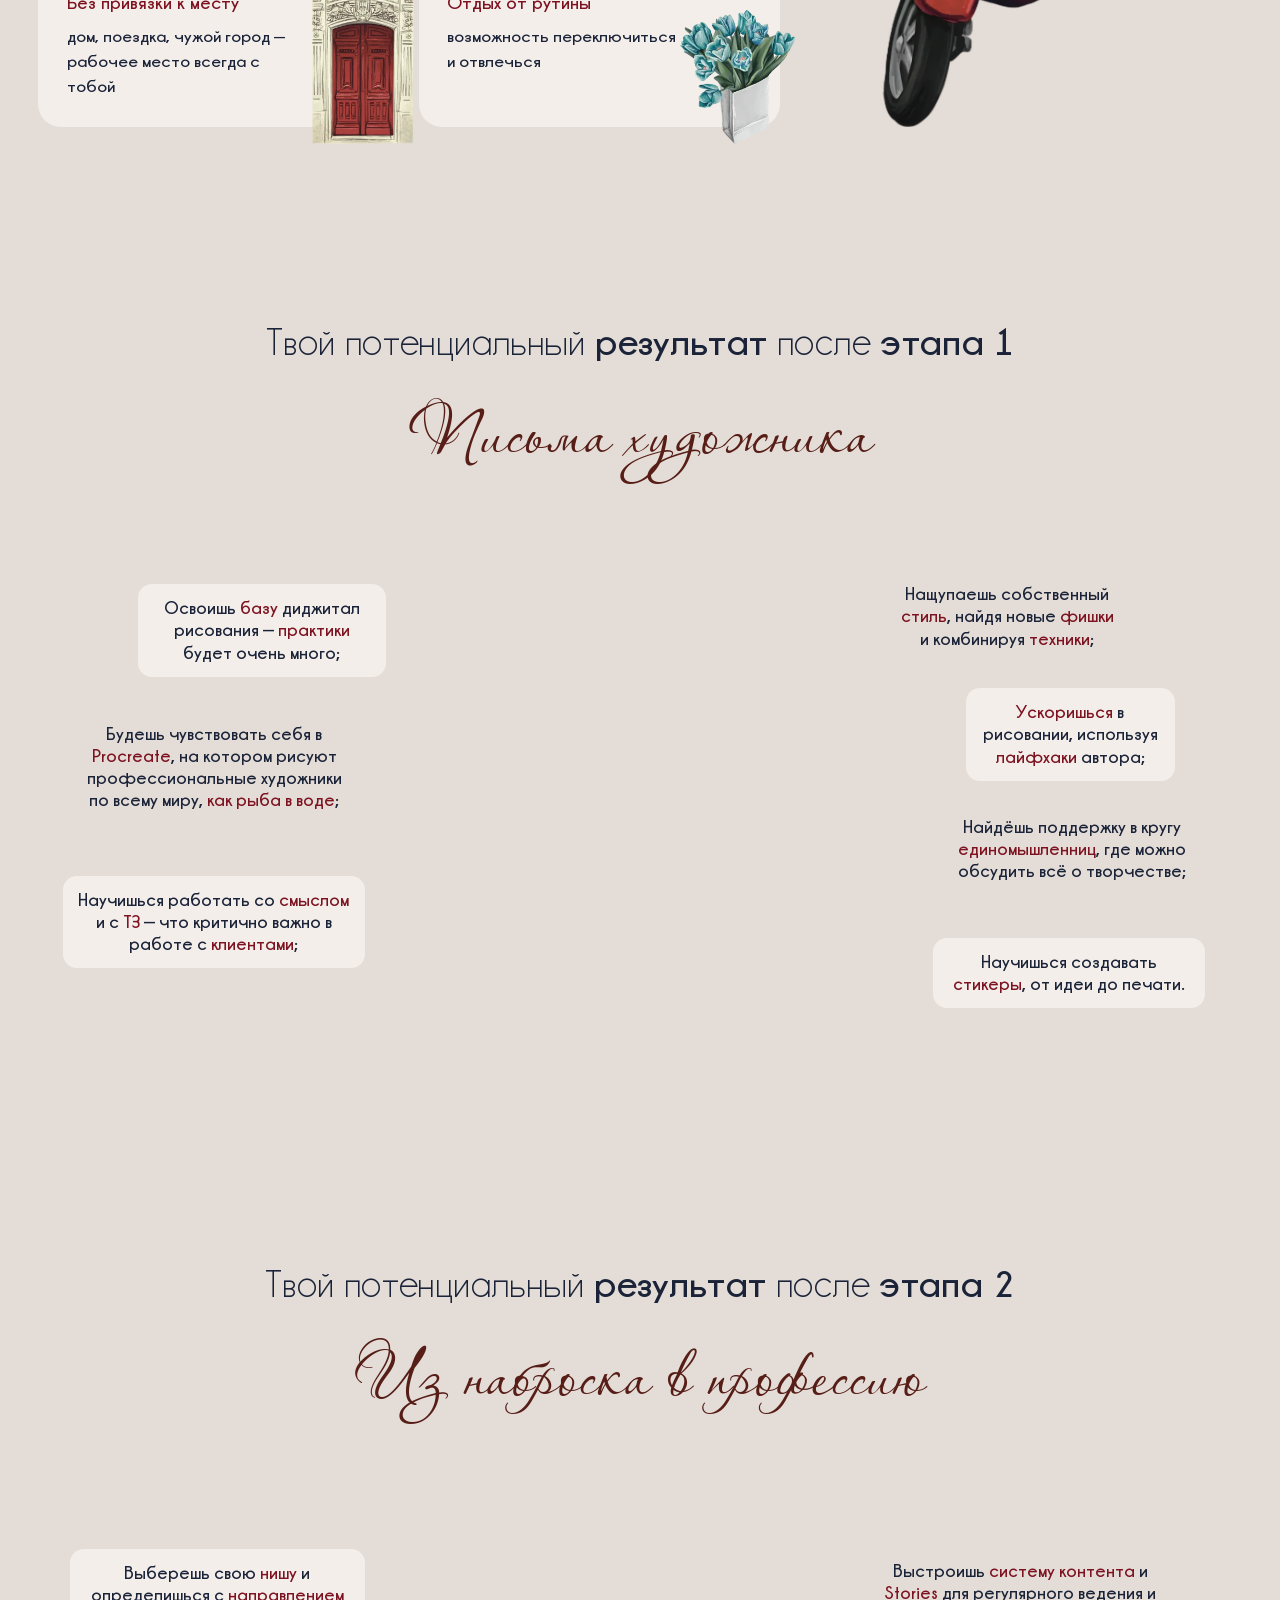
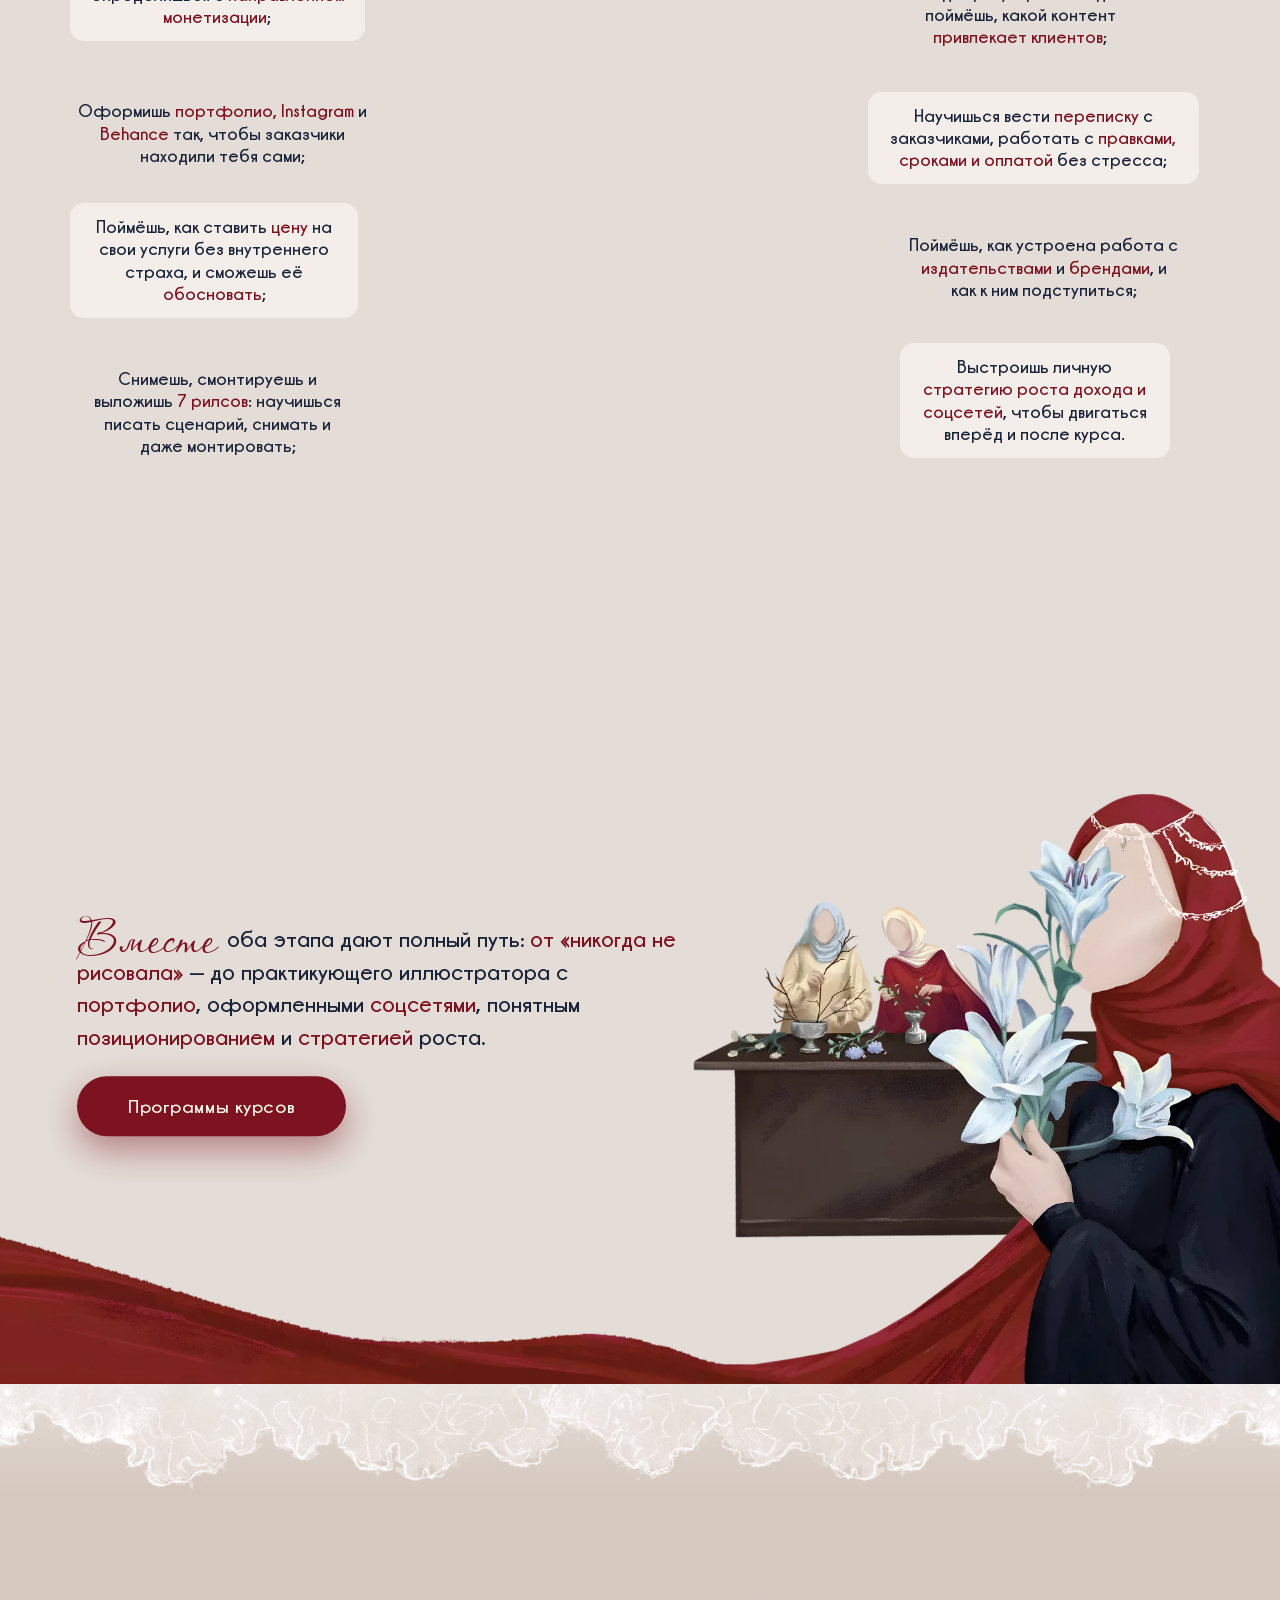
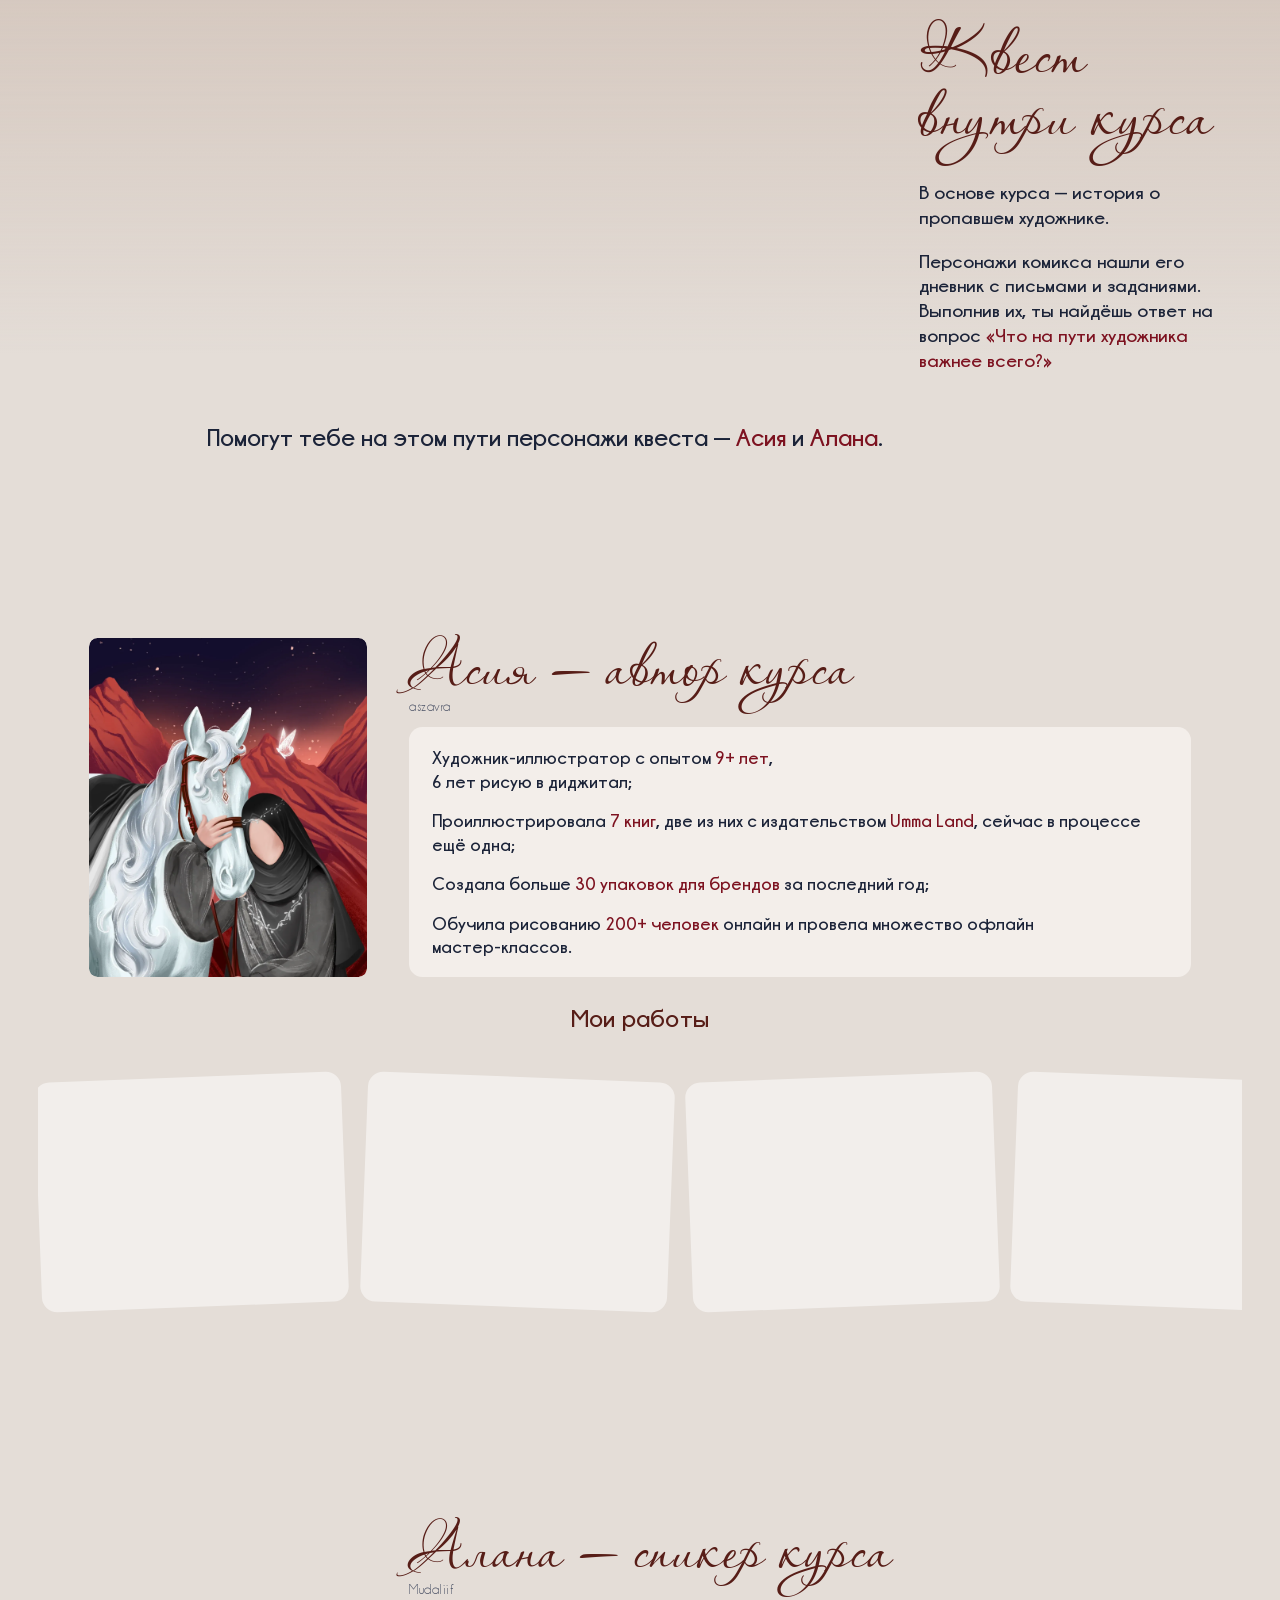
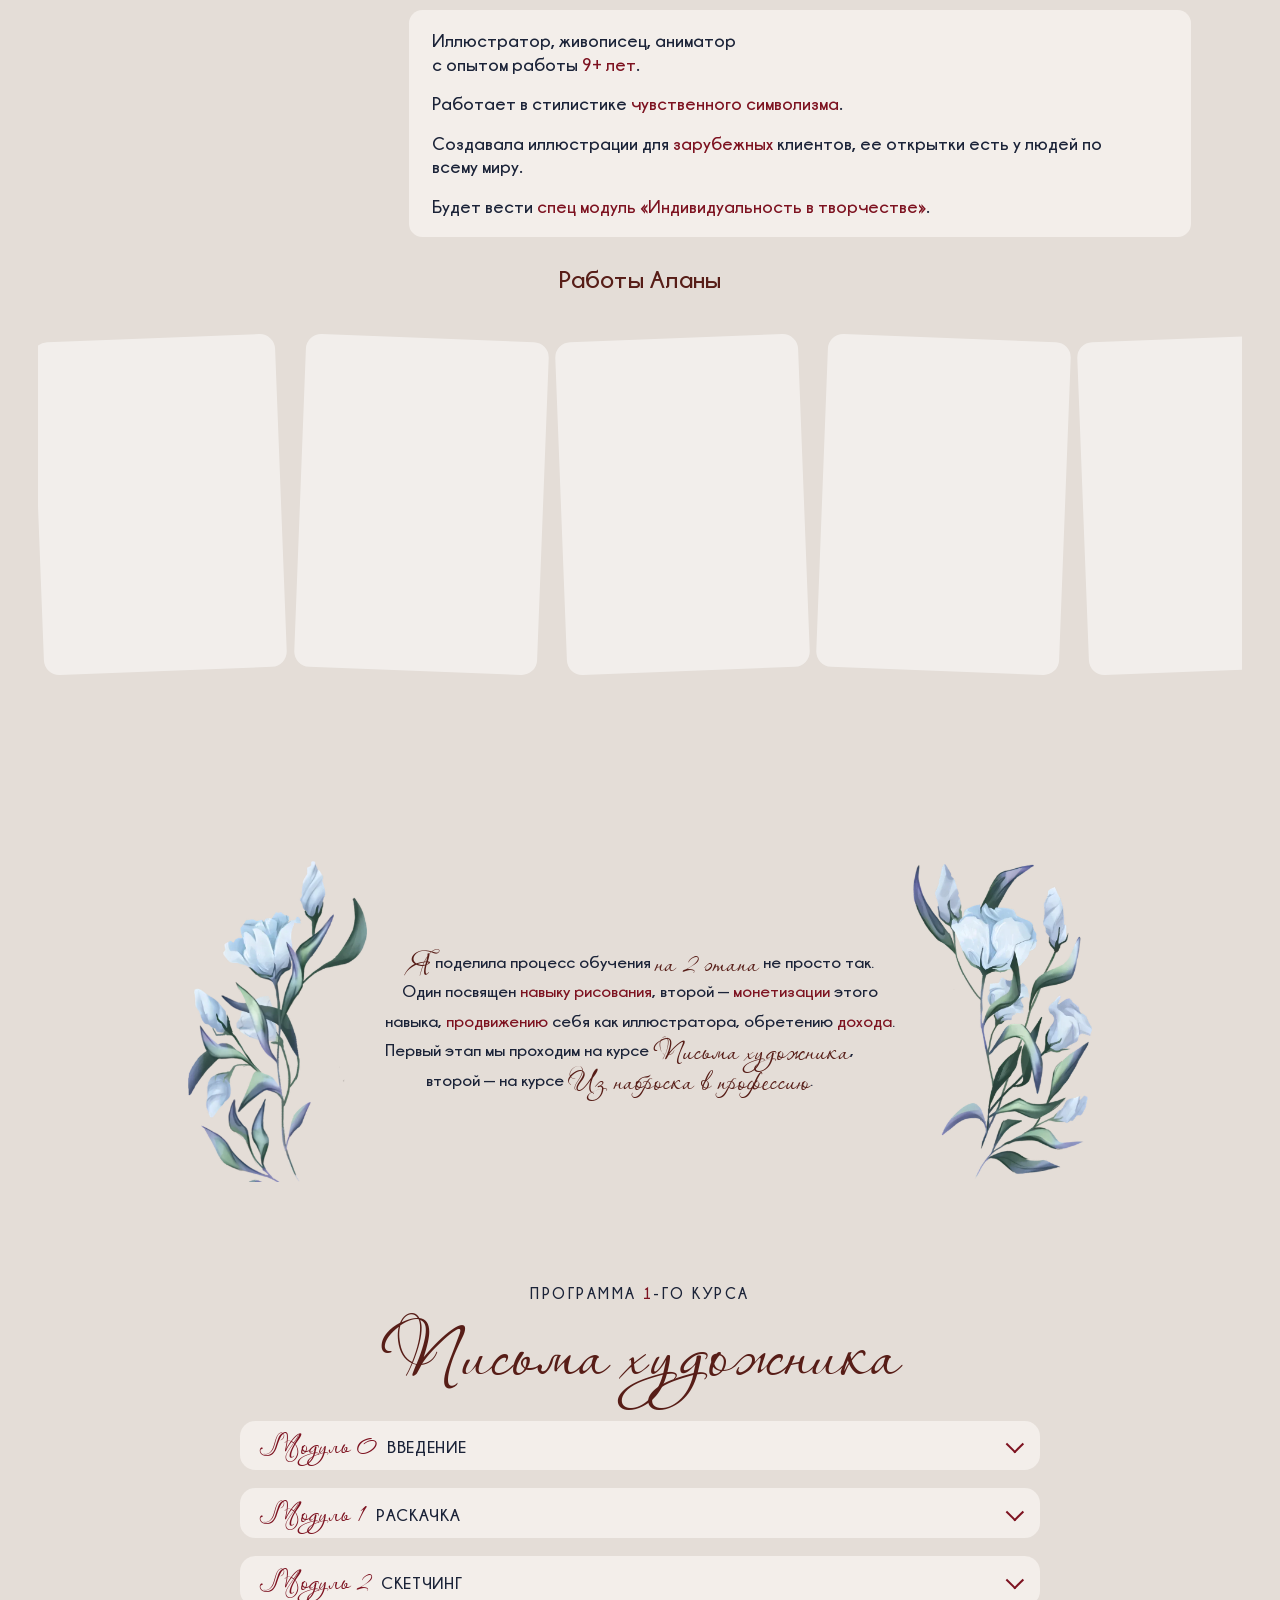
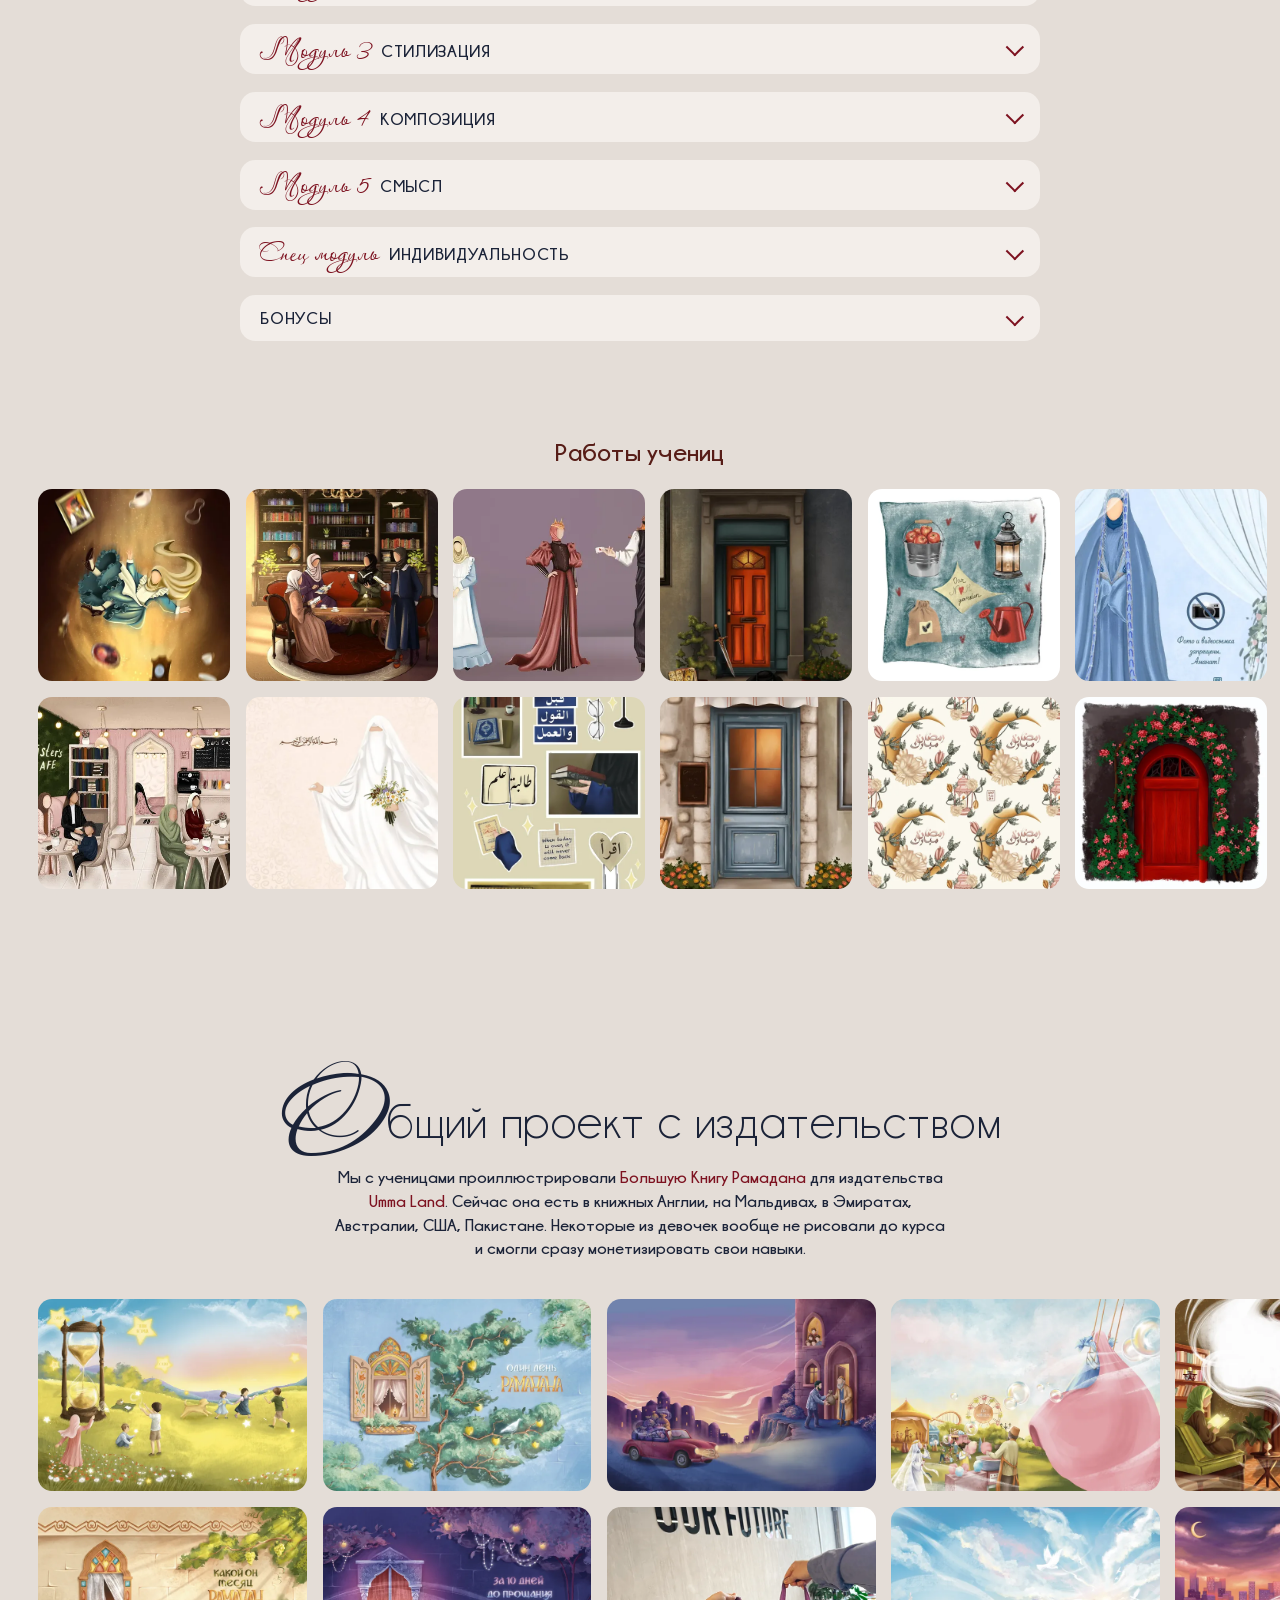
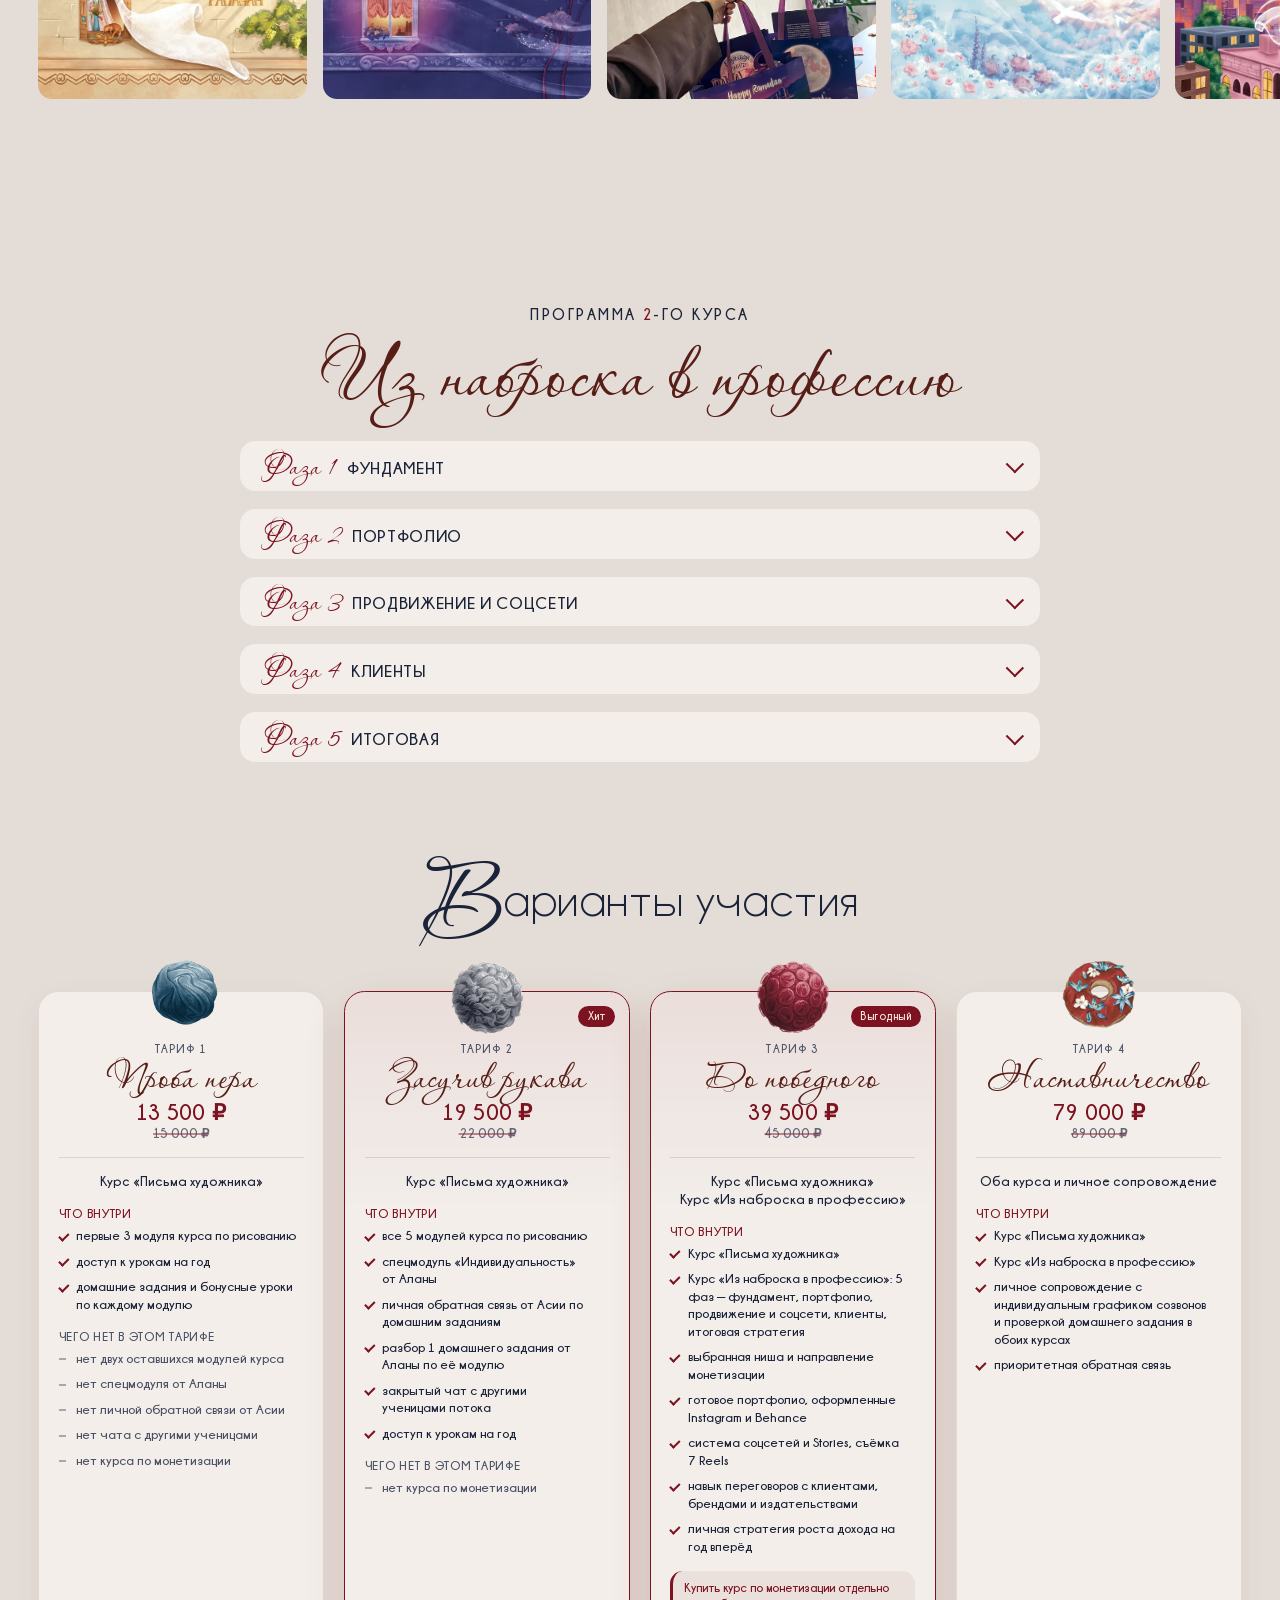
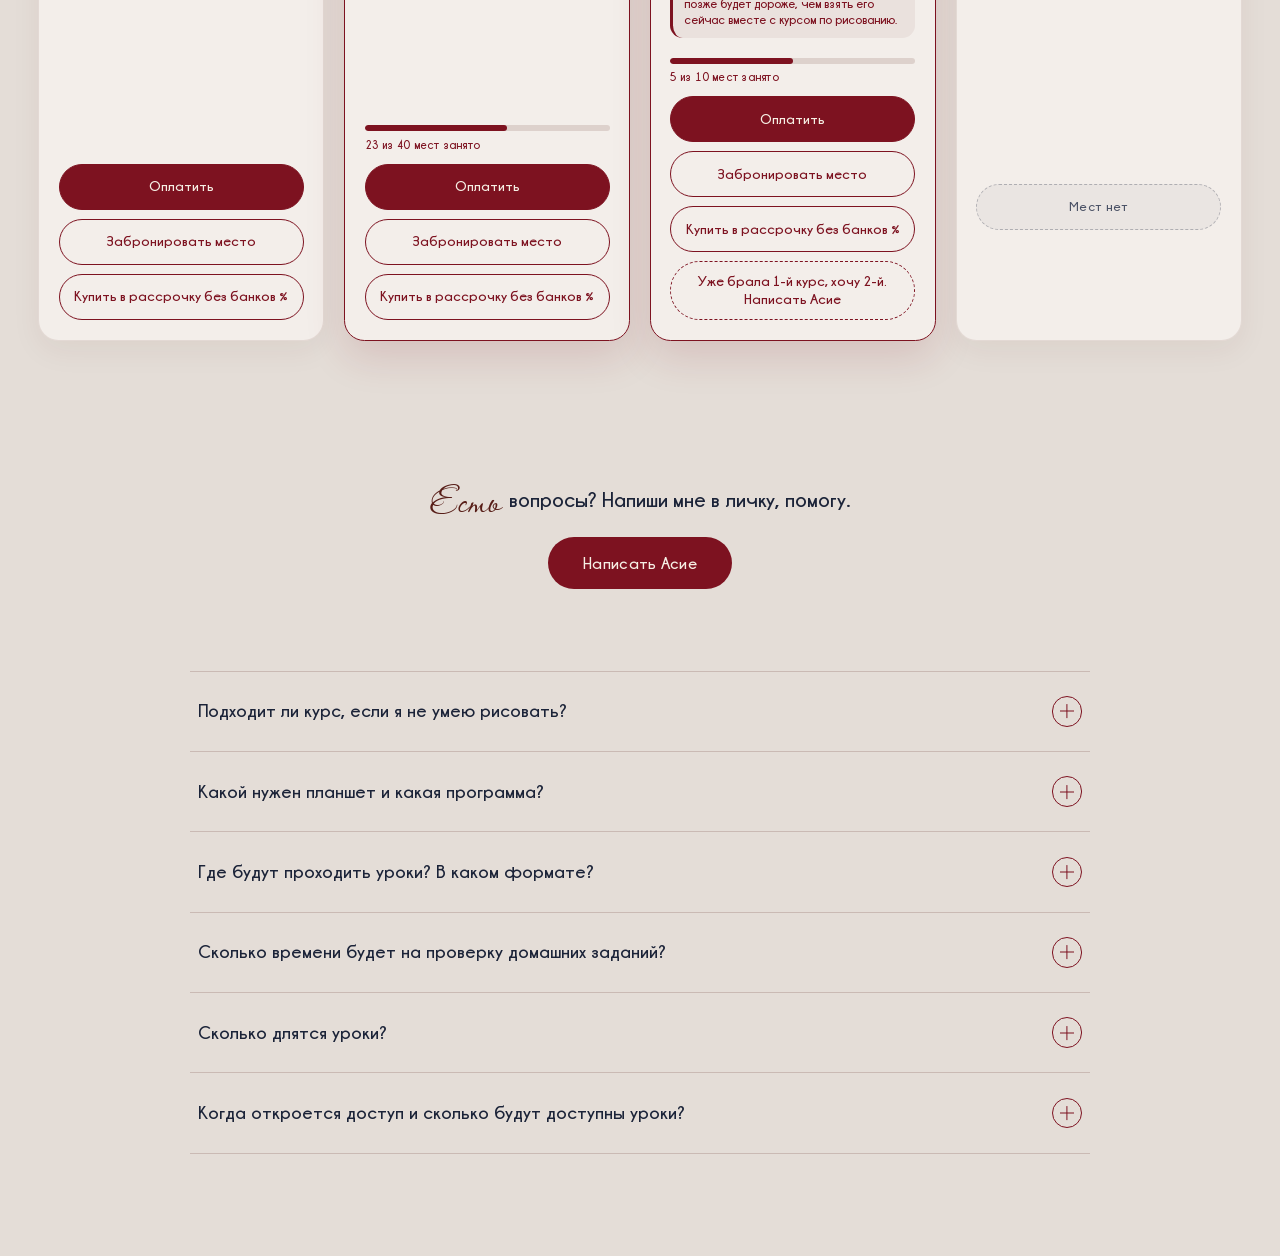
==== commit 00ba1494: "Тариф «Засучив рукава»: 23 из 40 мест занято (полоса 58%)" ====
--- a/predspisok/index.html
+++ b/predspisok/index.html
@@ -984,8 +984,8 @@
       </ul>
       <div class="tar__foot">
         <div class="tar__seats">
-          <div class="tar__bar"><span style="width: 30%"></span></div>
-          <p>12 из 40 мест занято</p>
+          <div class="tar__bar"><span style="width: 58%"></span></div>
+          <p>23 из 40 мест занято</p>
         </div>
                 <button class="tar__btn tar__btn--main" type="button" data-gcm="pay-2">Оплатить</button>
         <button class="tar__btn tar__btn--book" type="button" data-gcm="book">Забронировать место</button>
